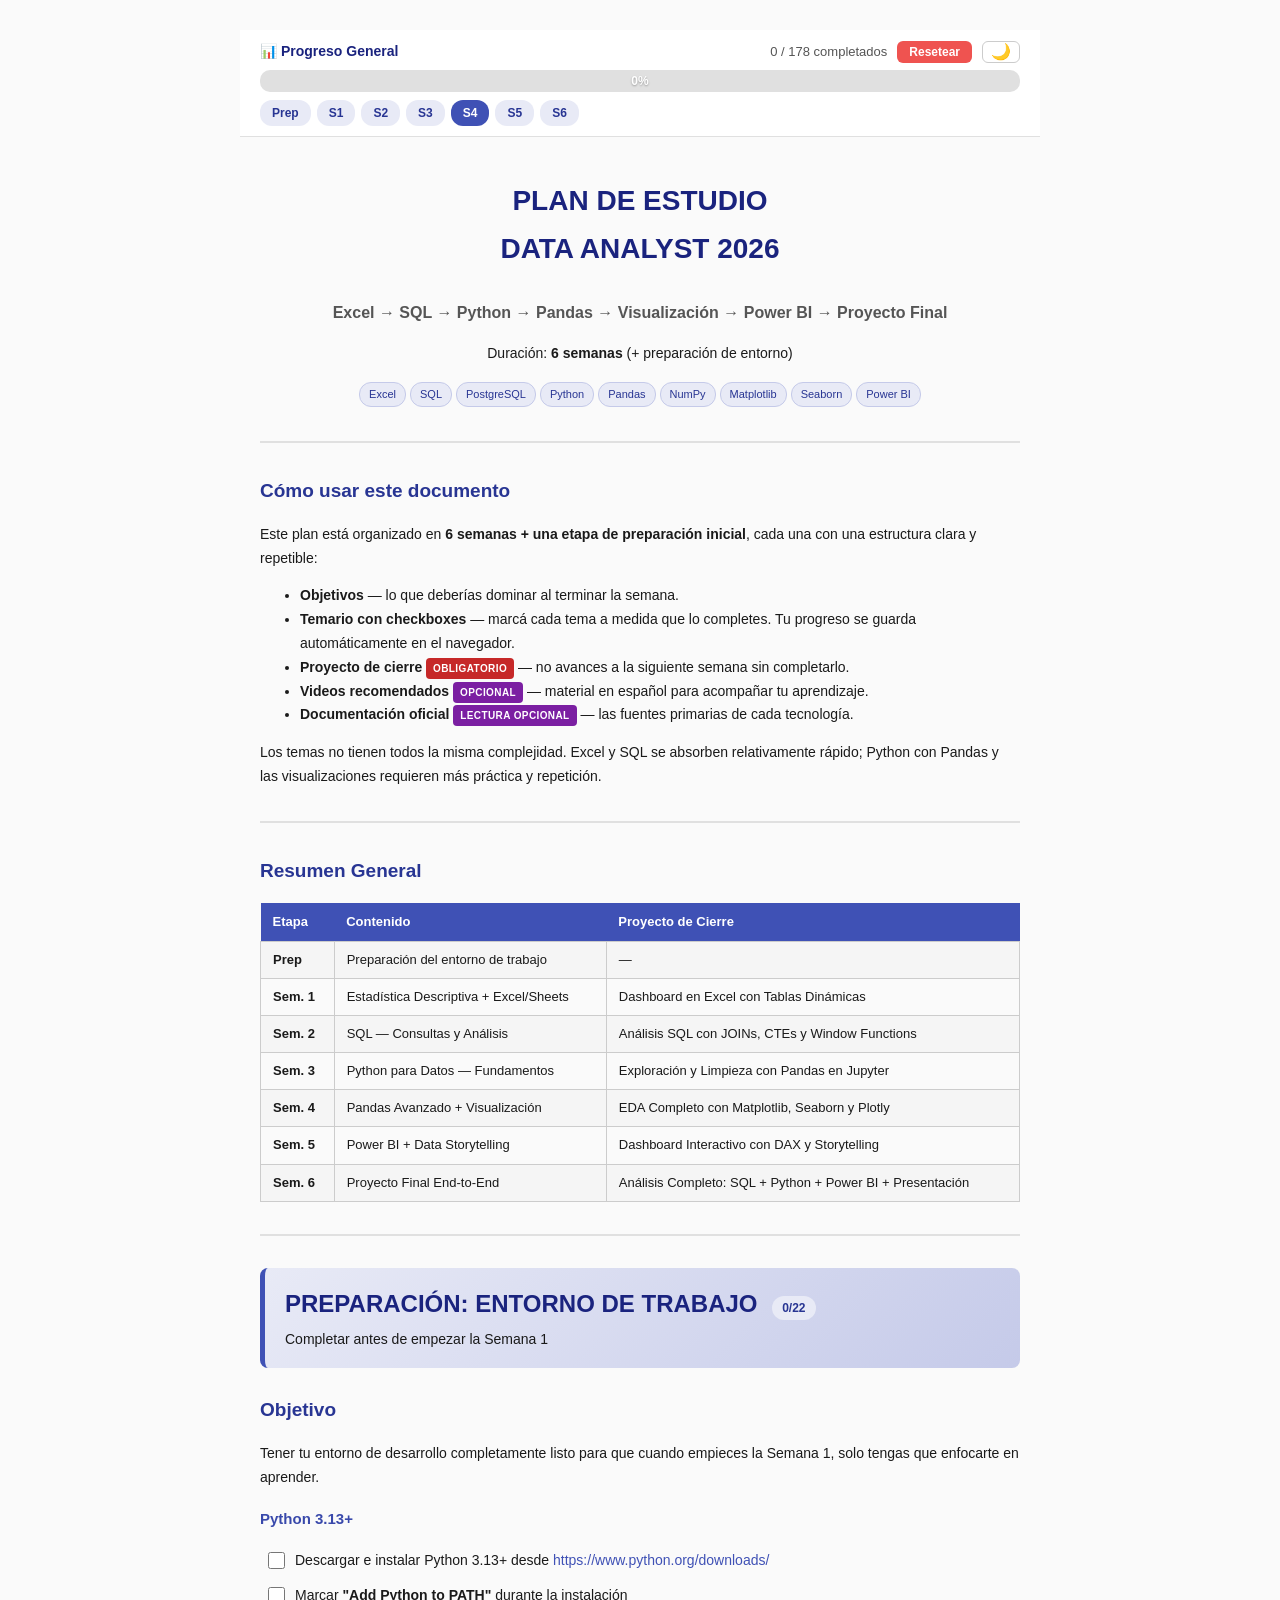
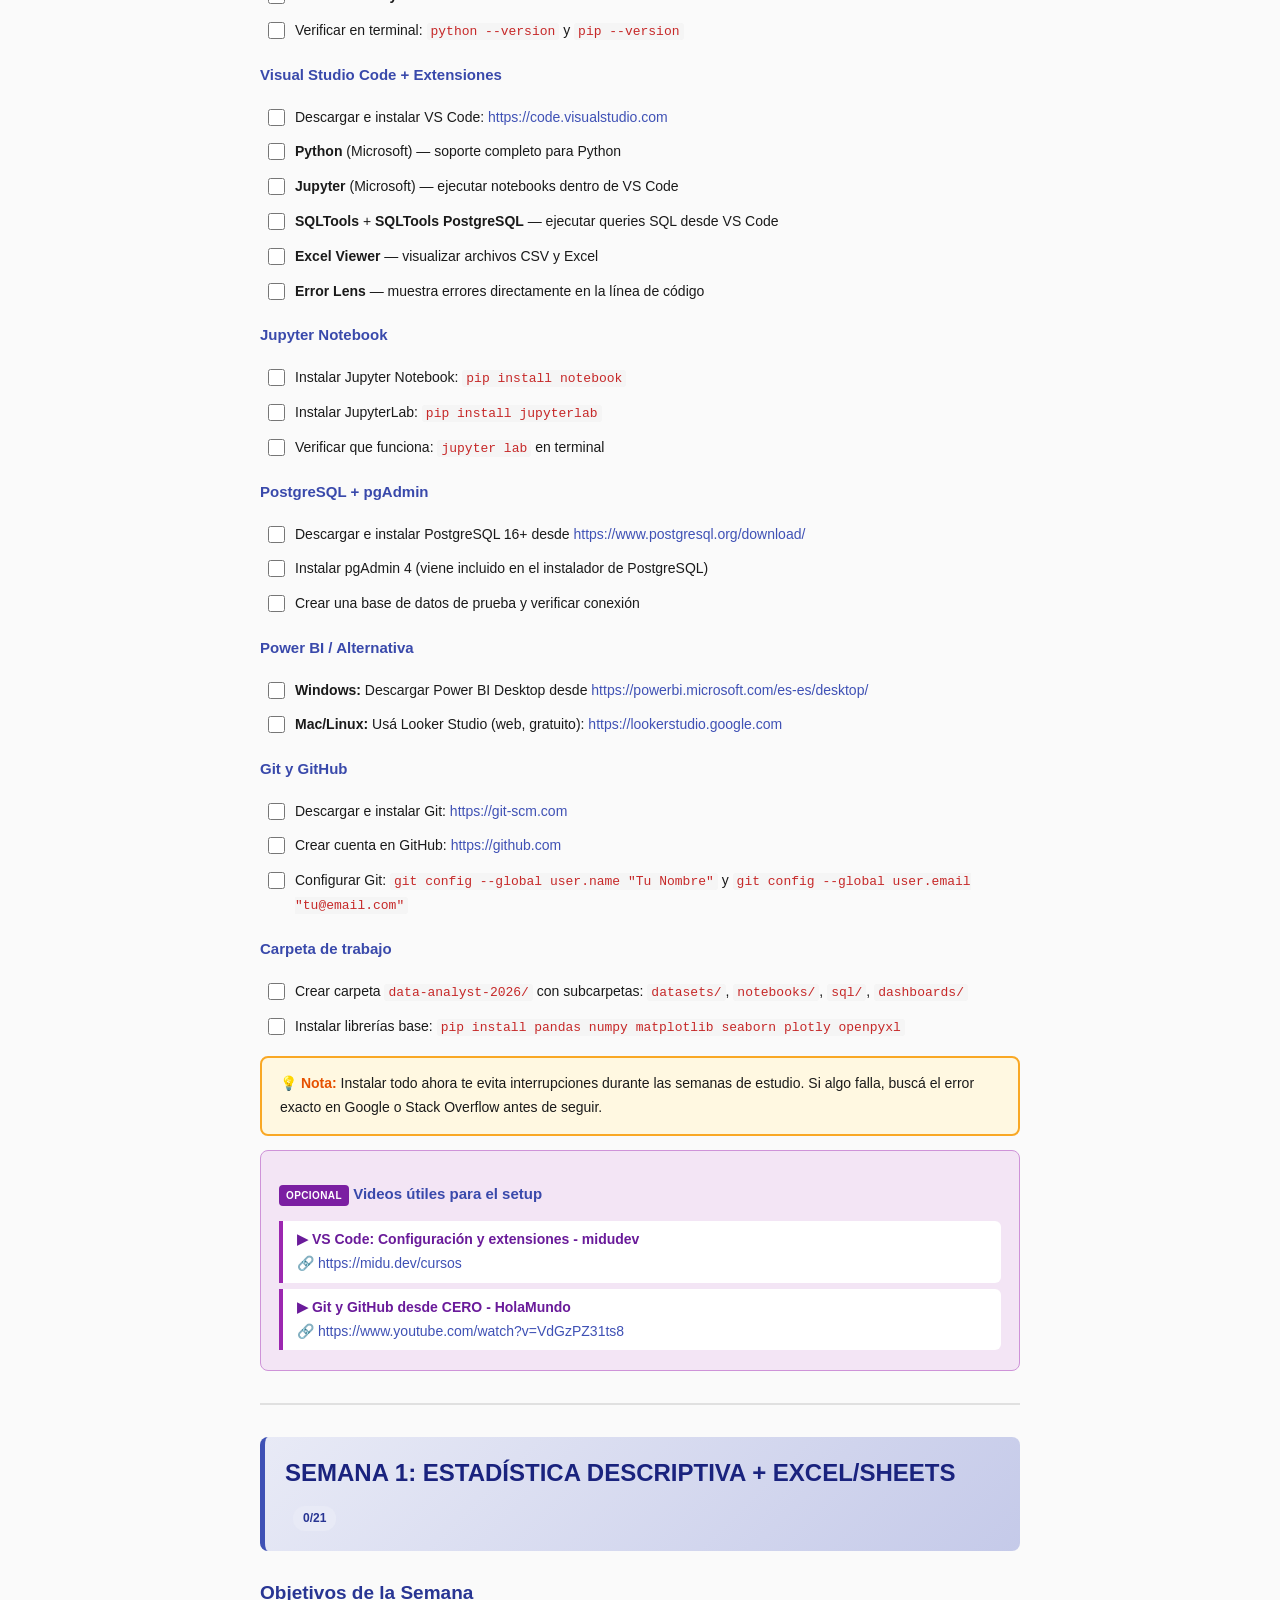
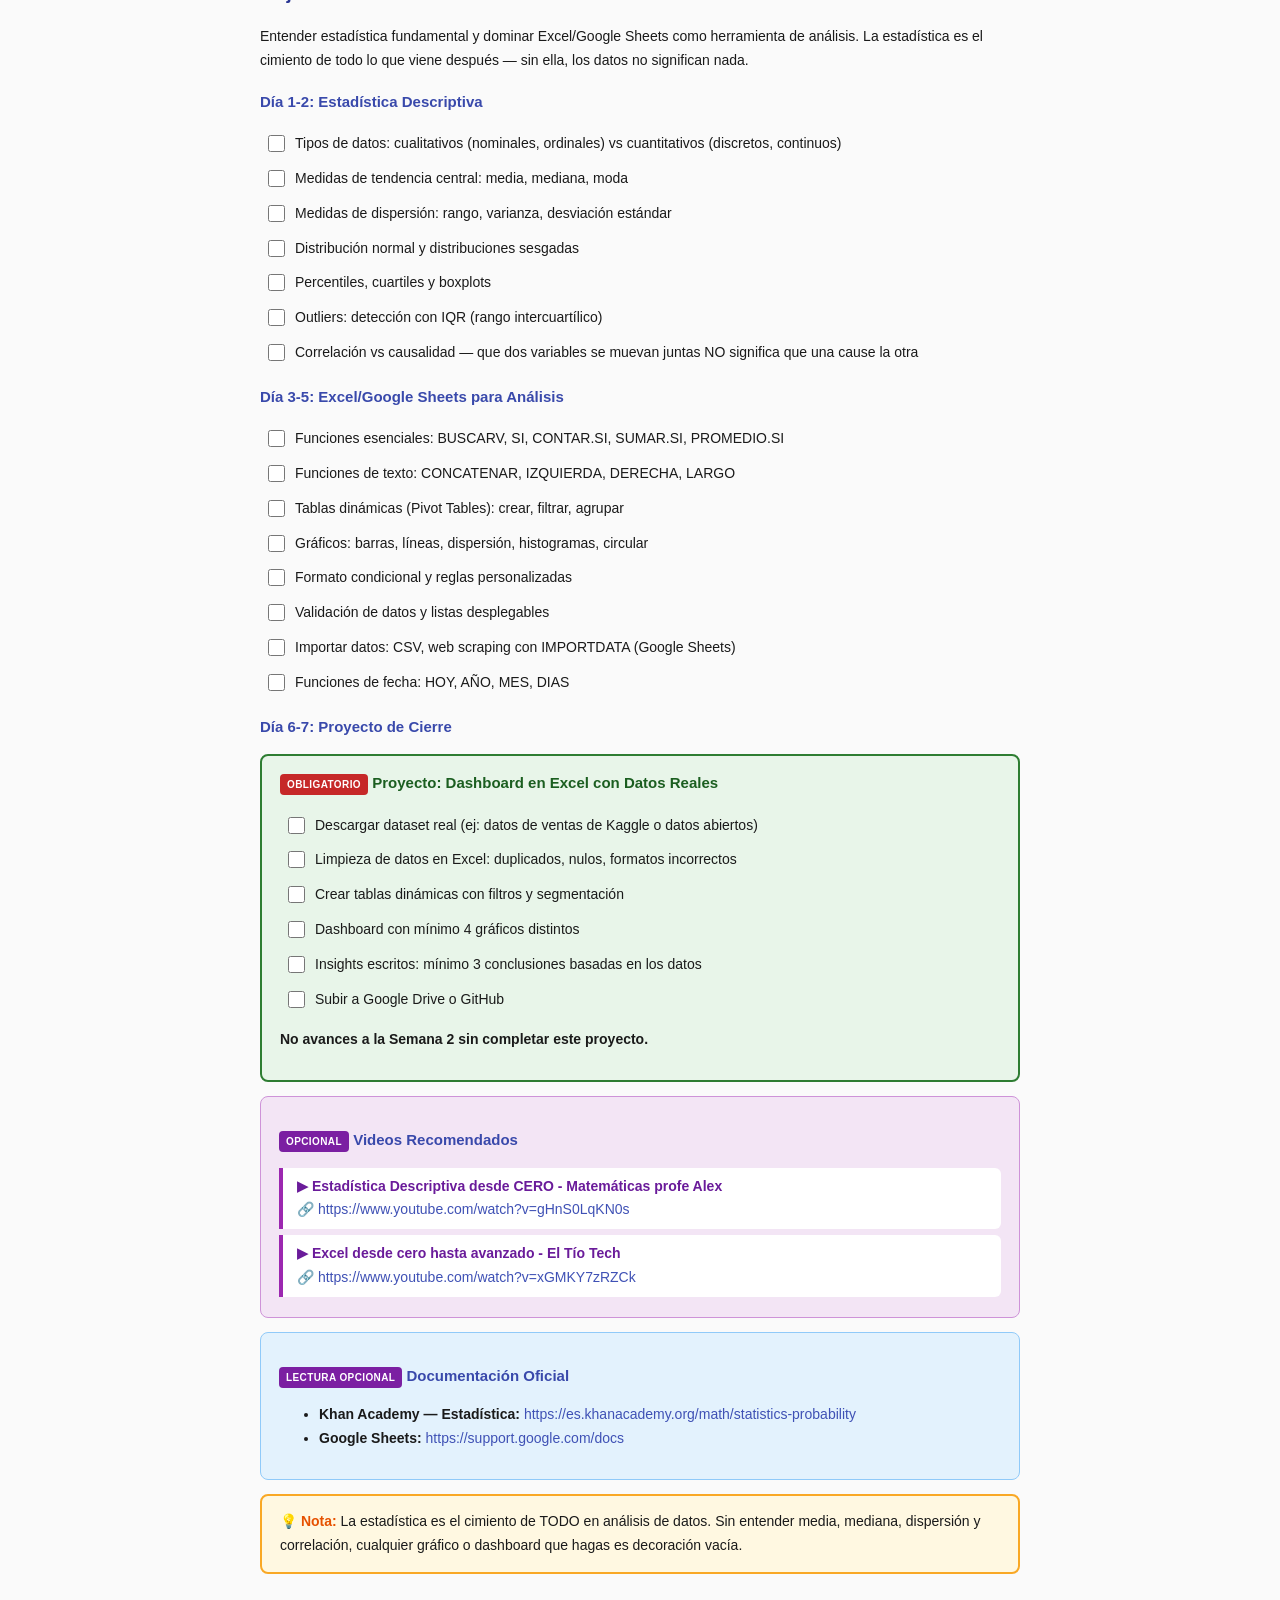
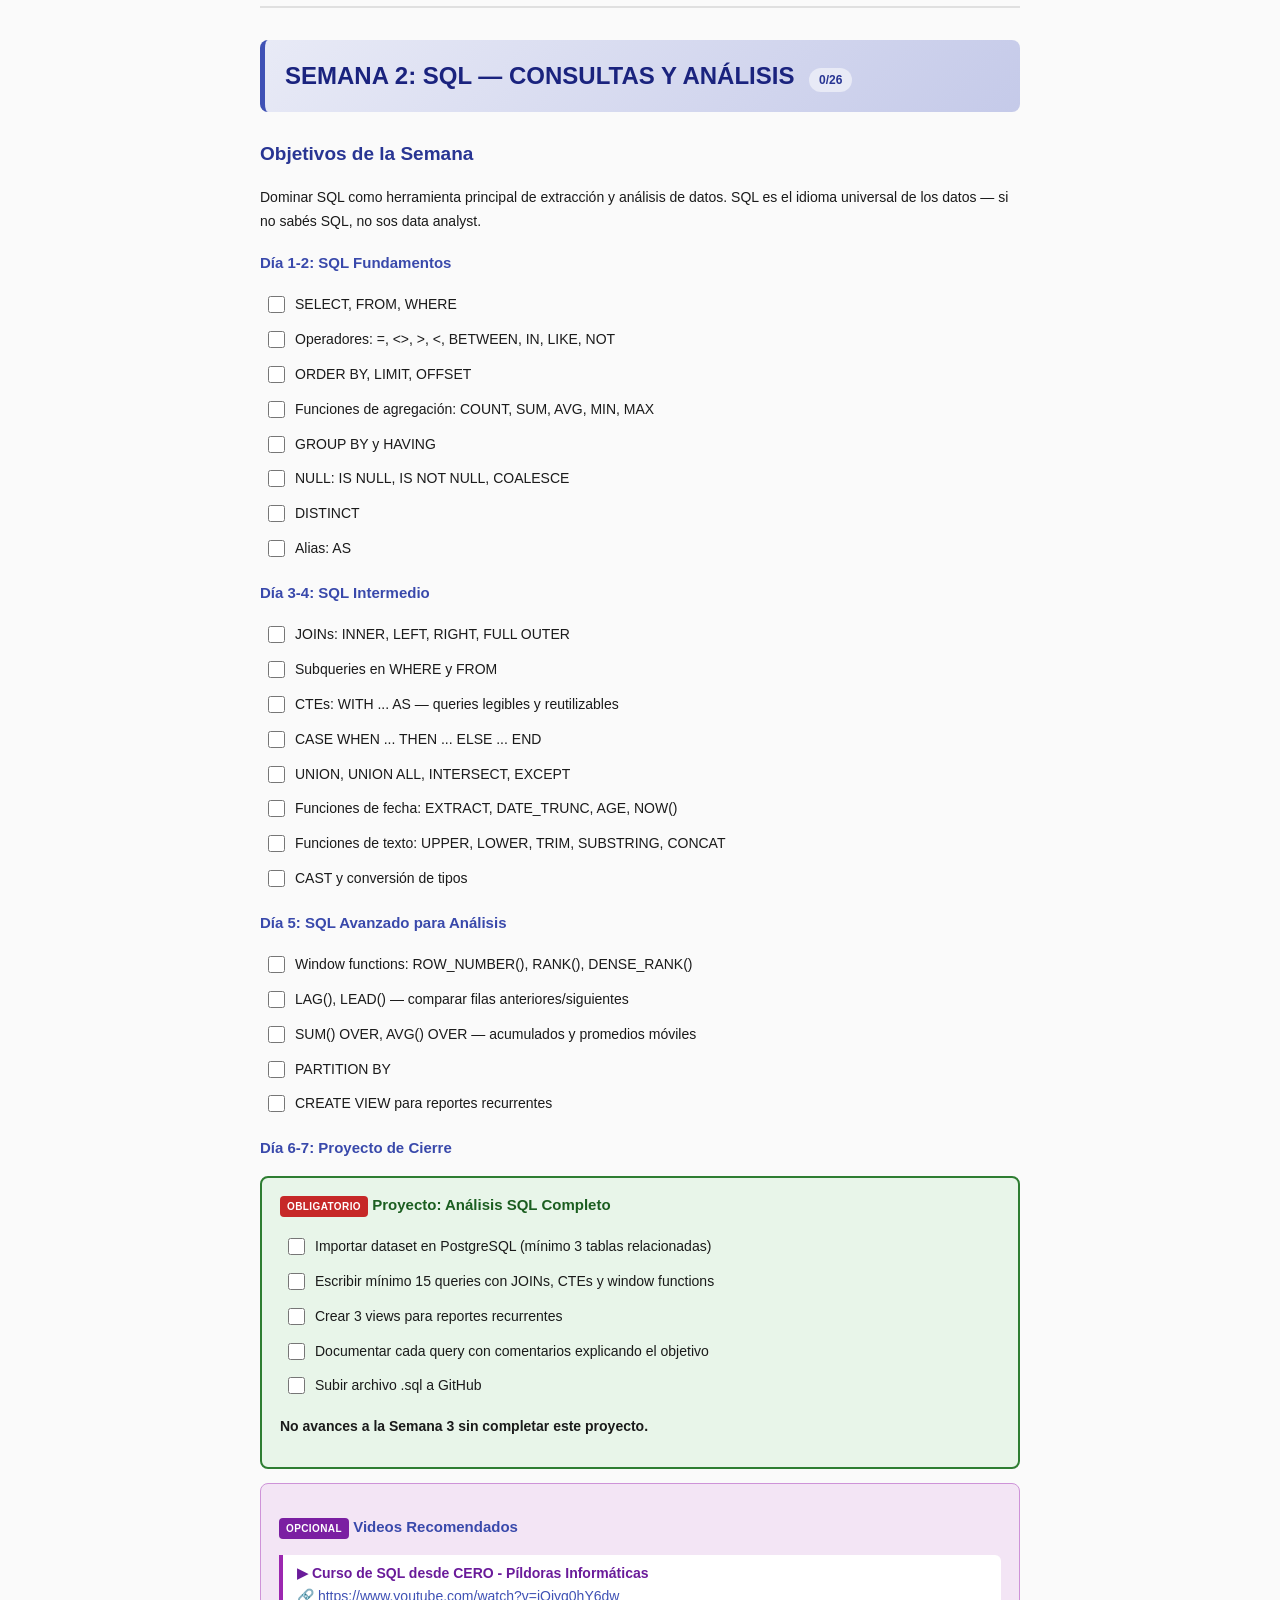
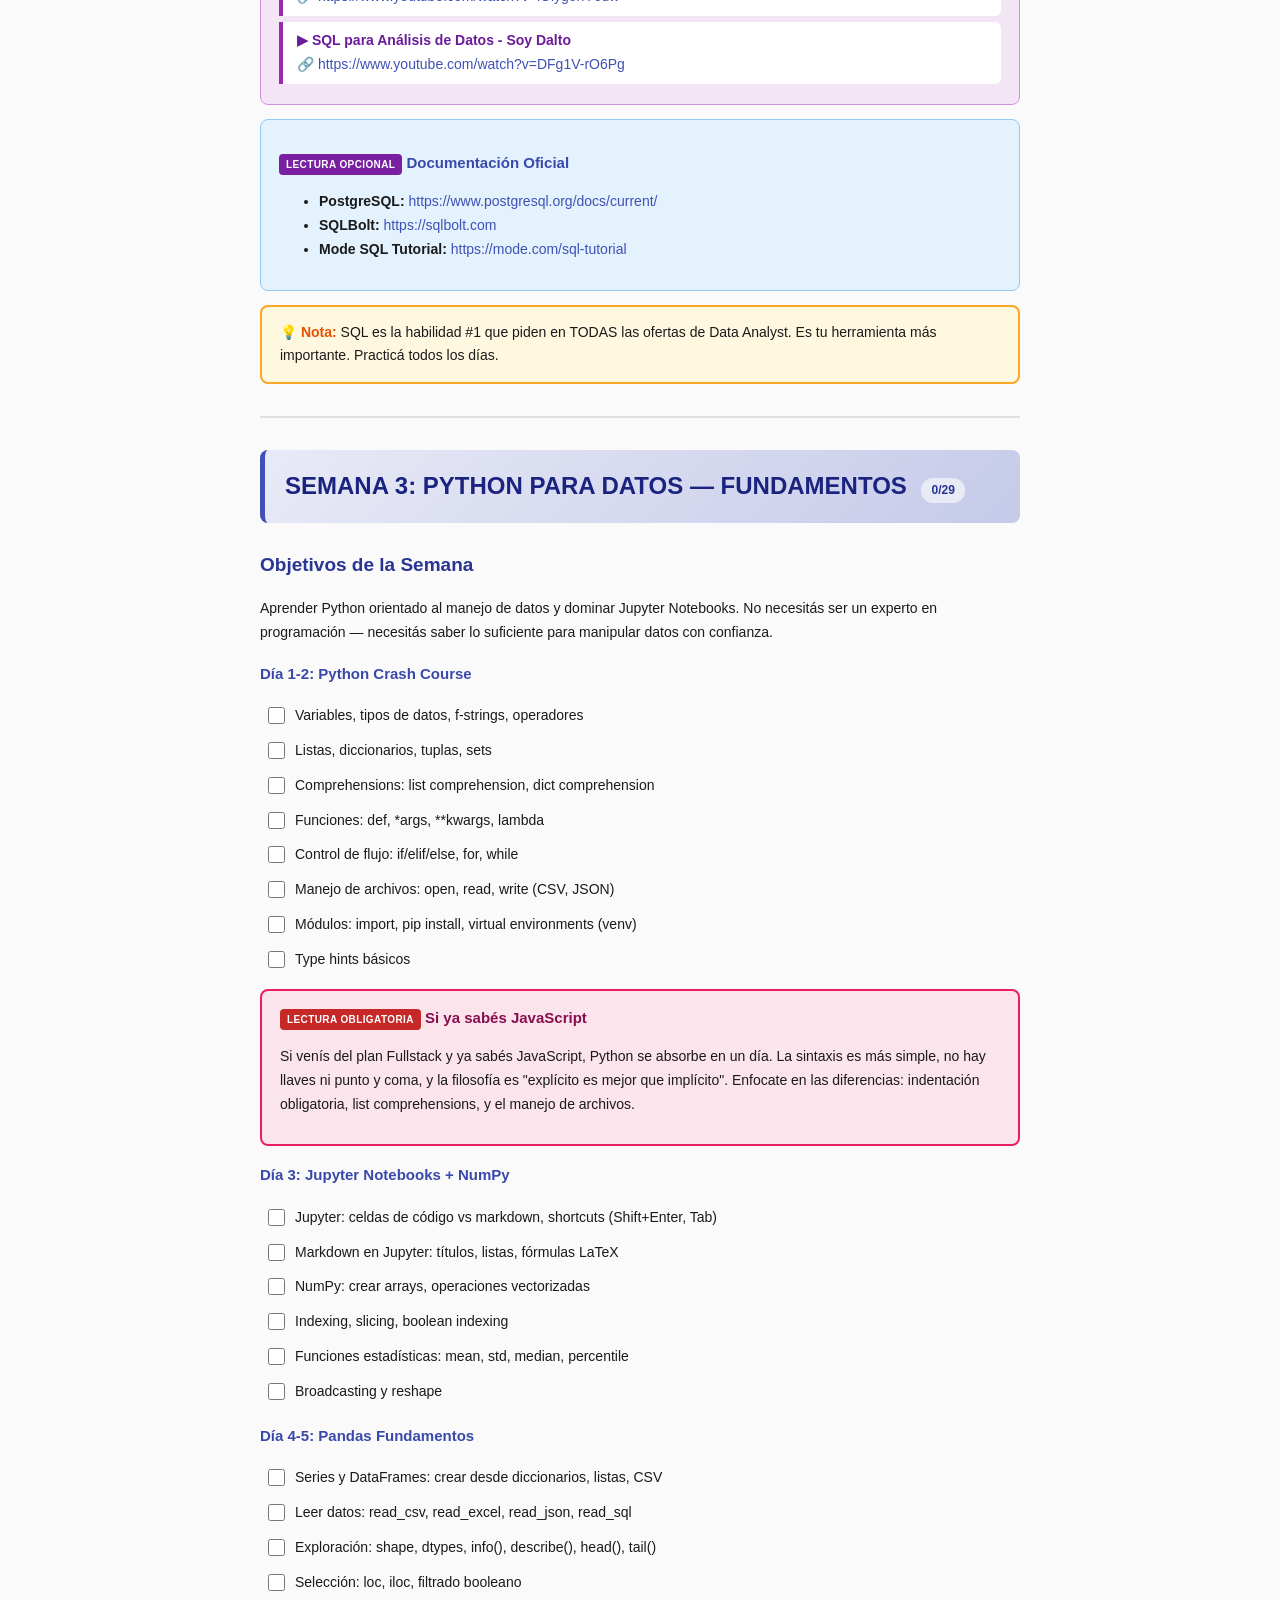
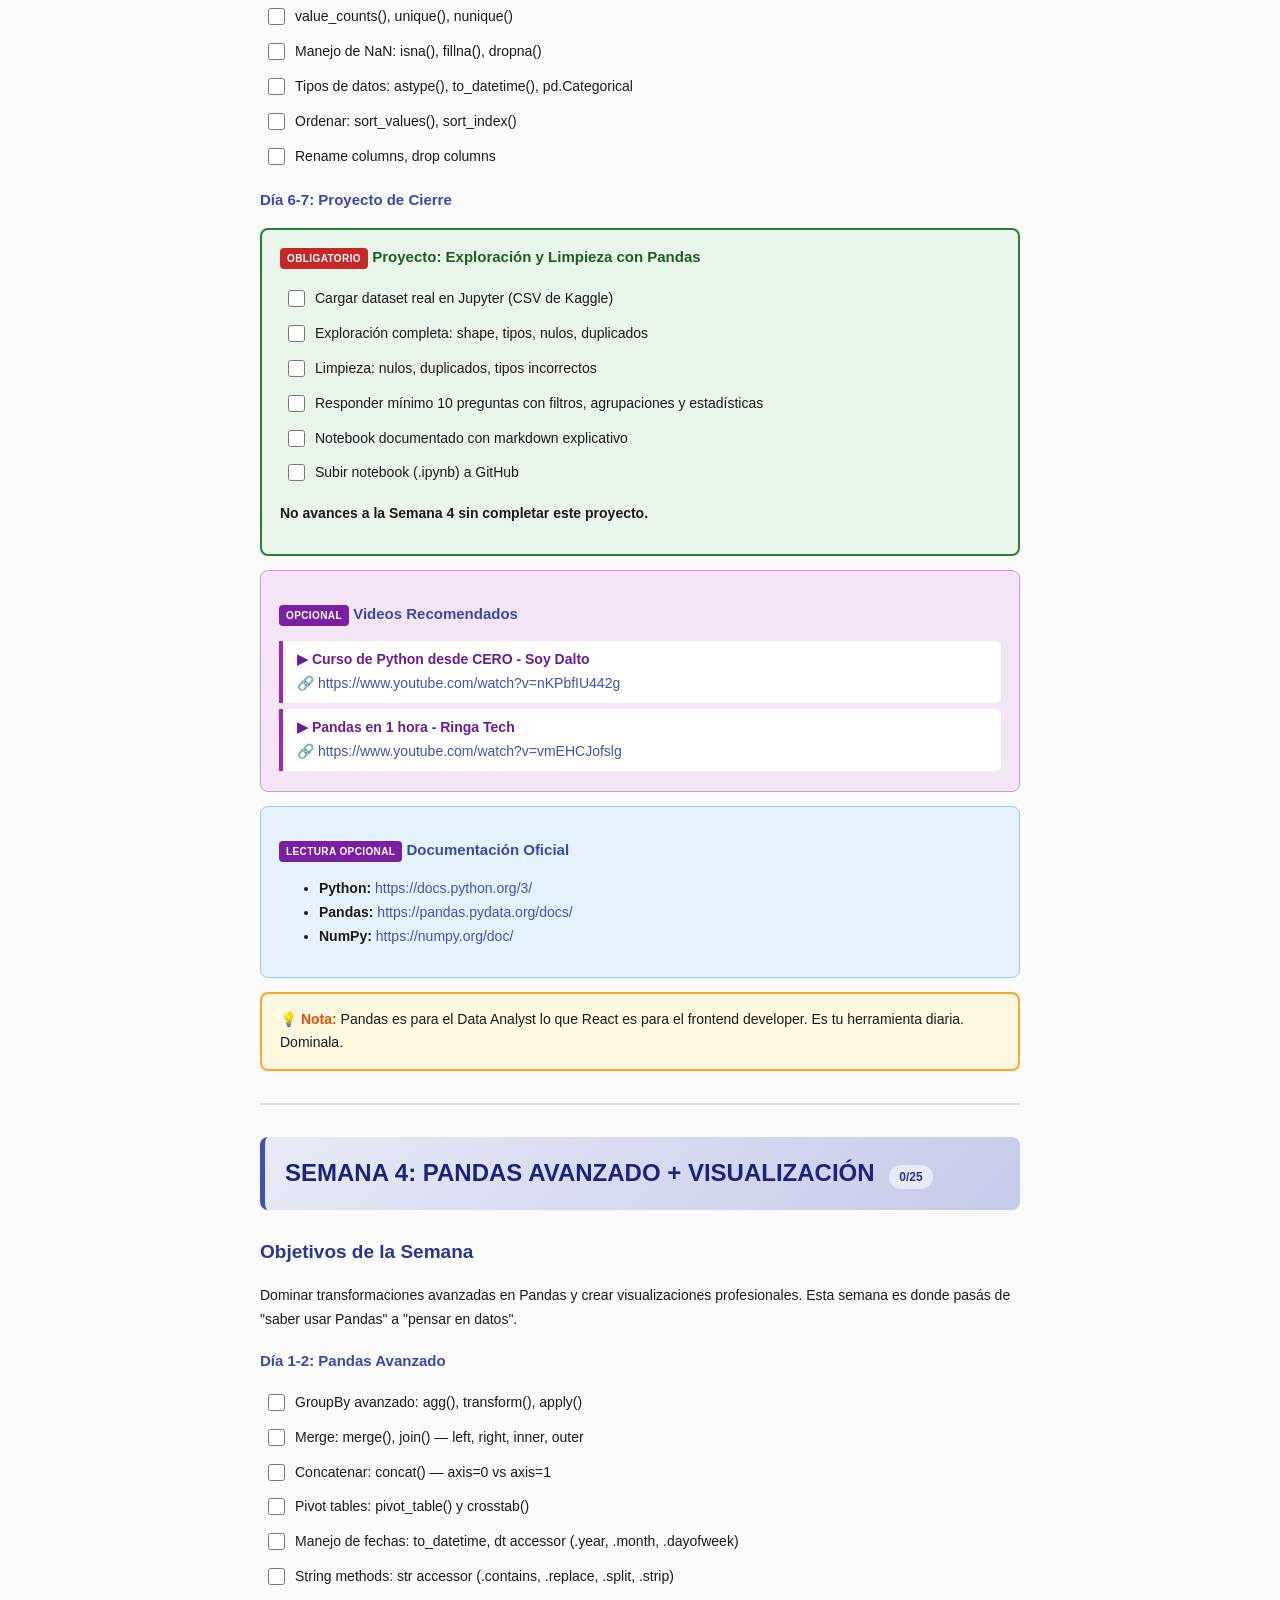
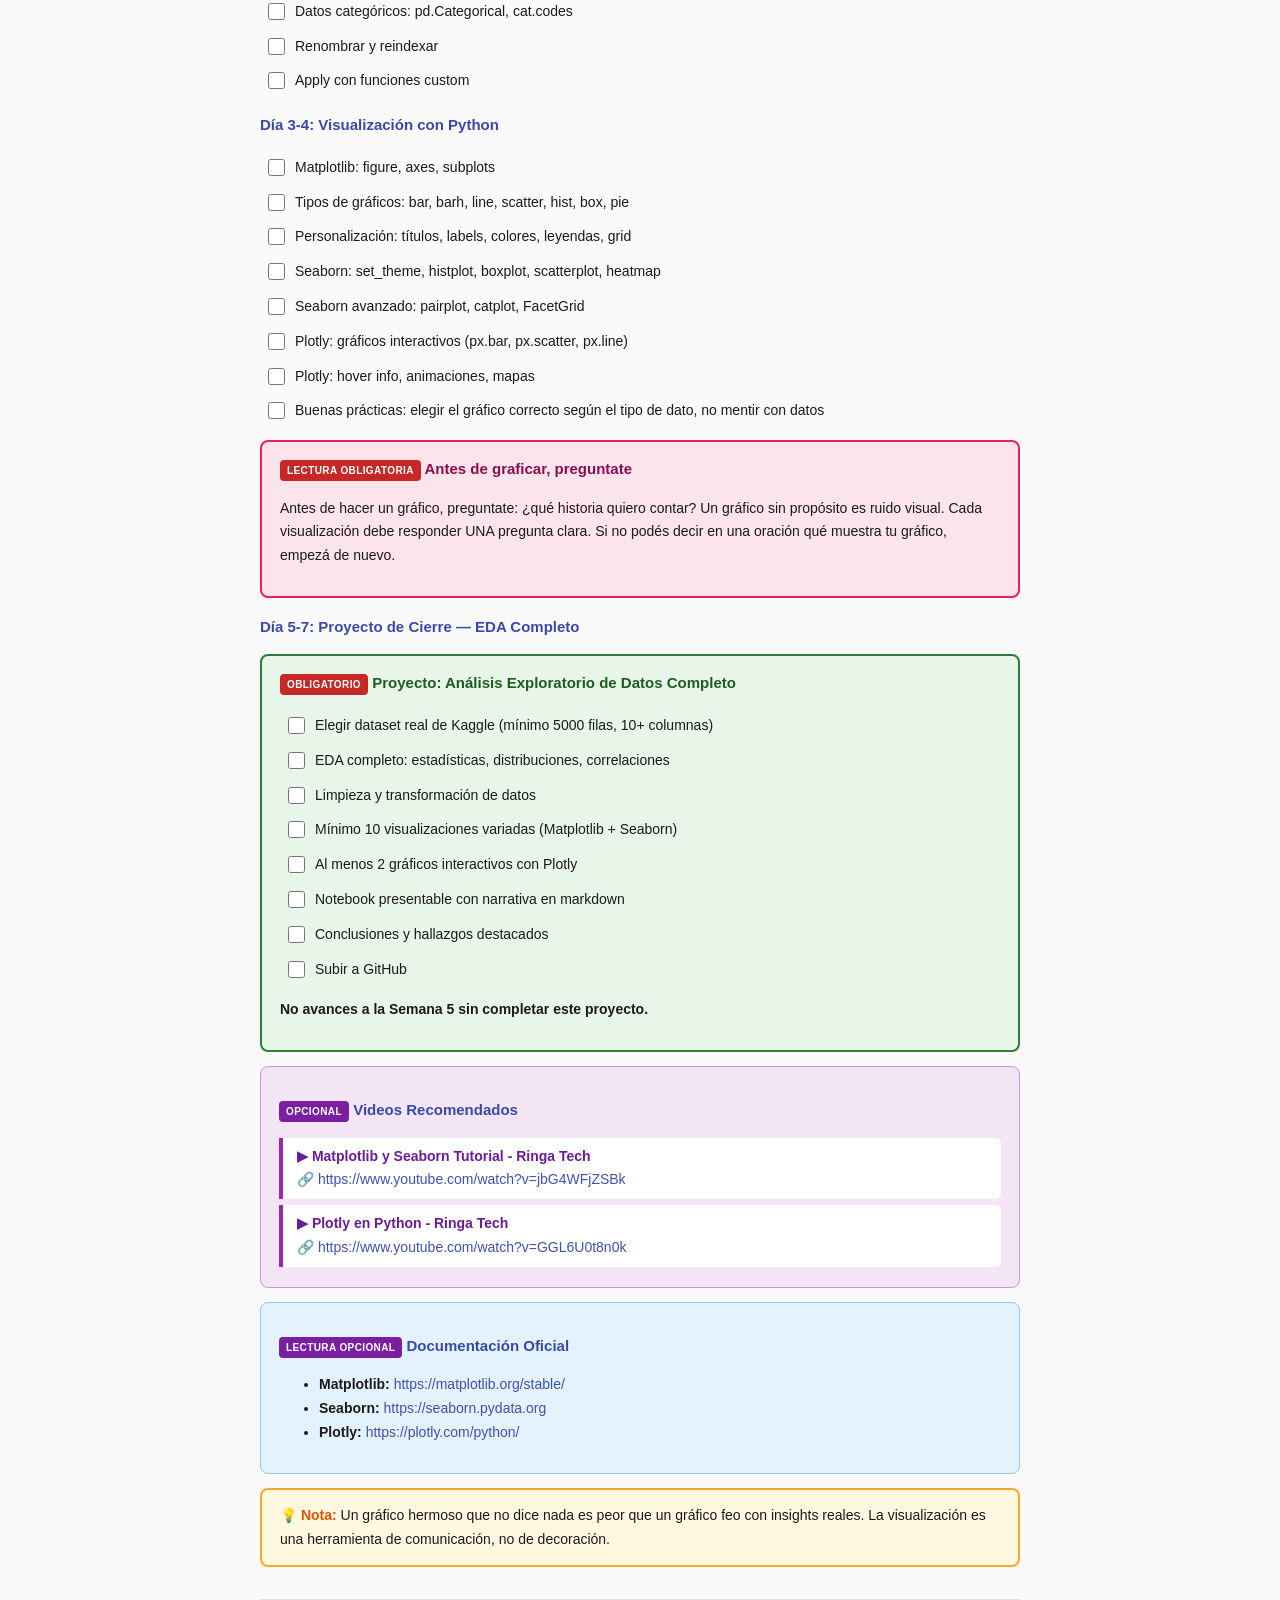
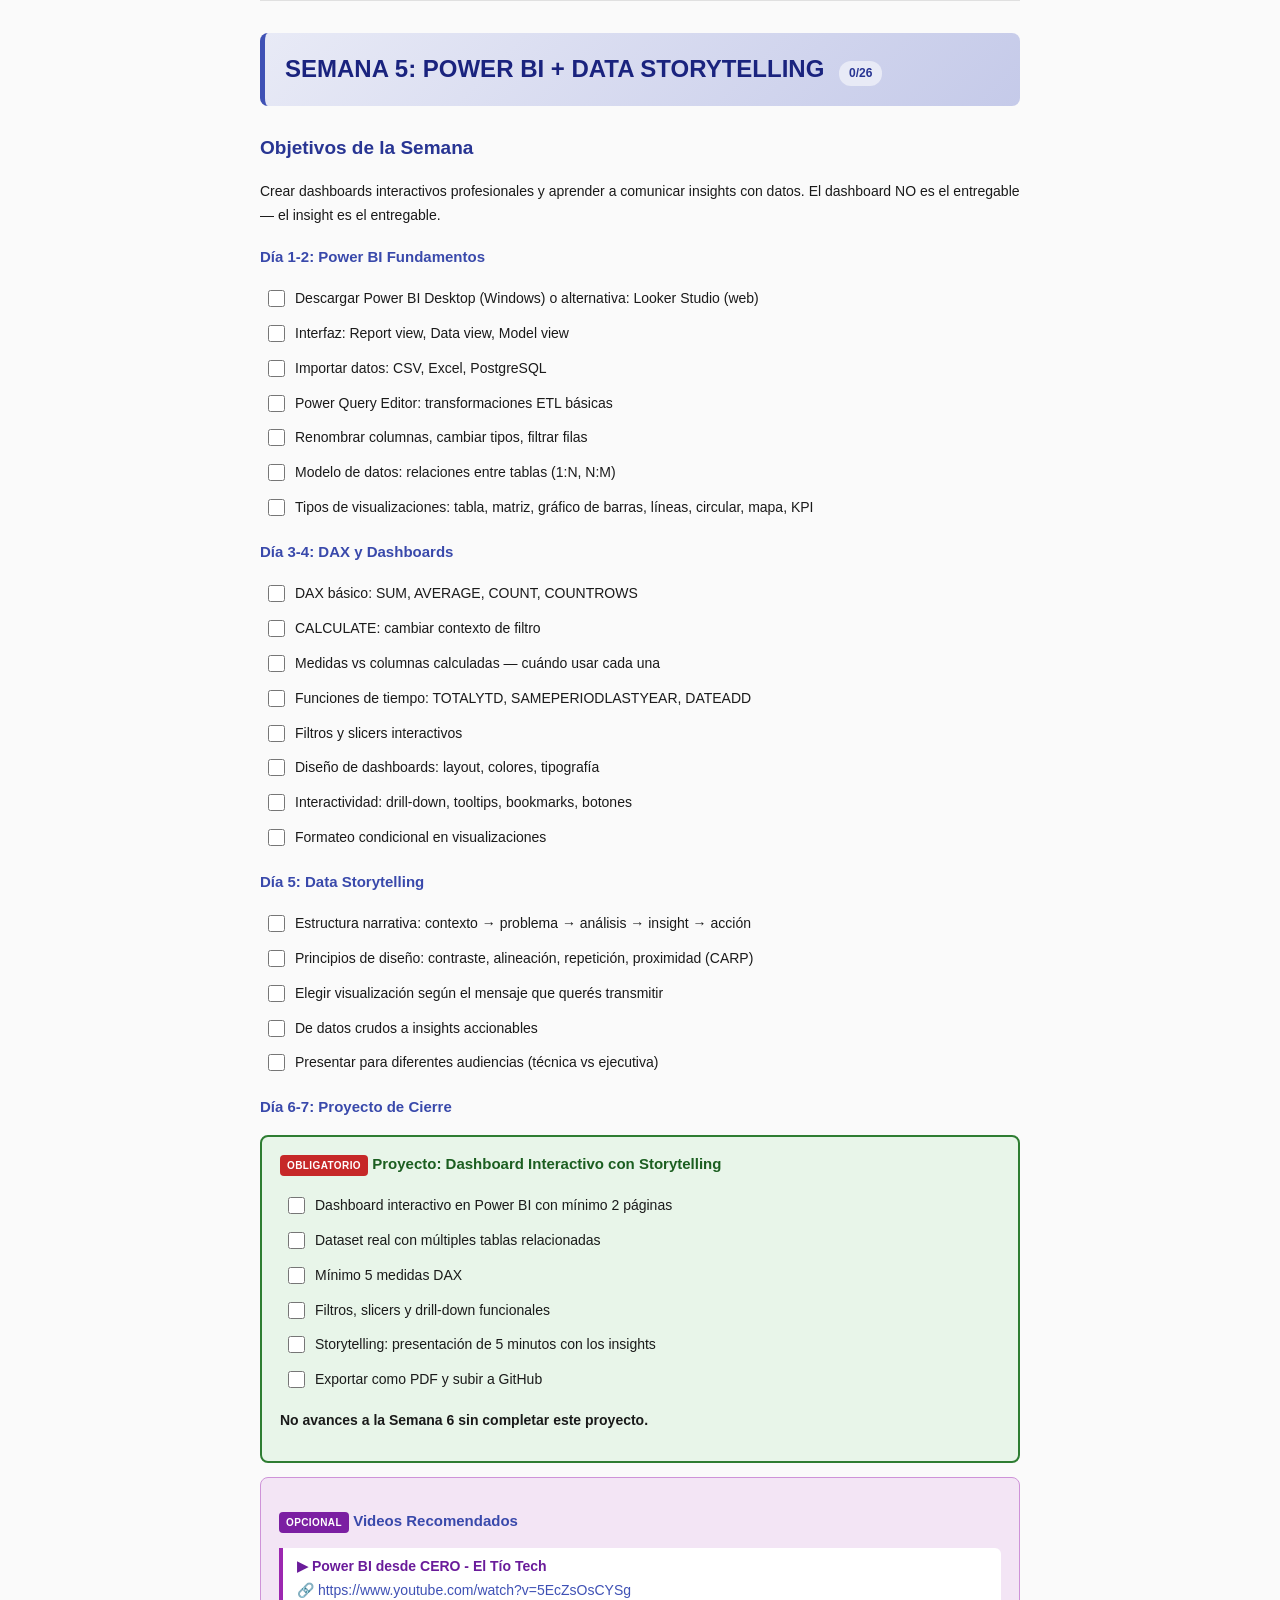
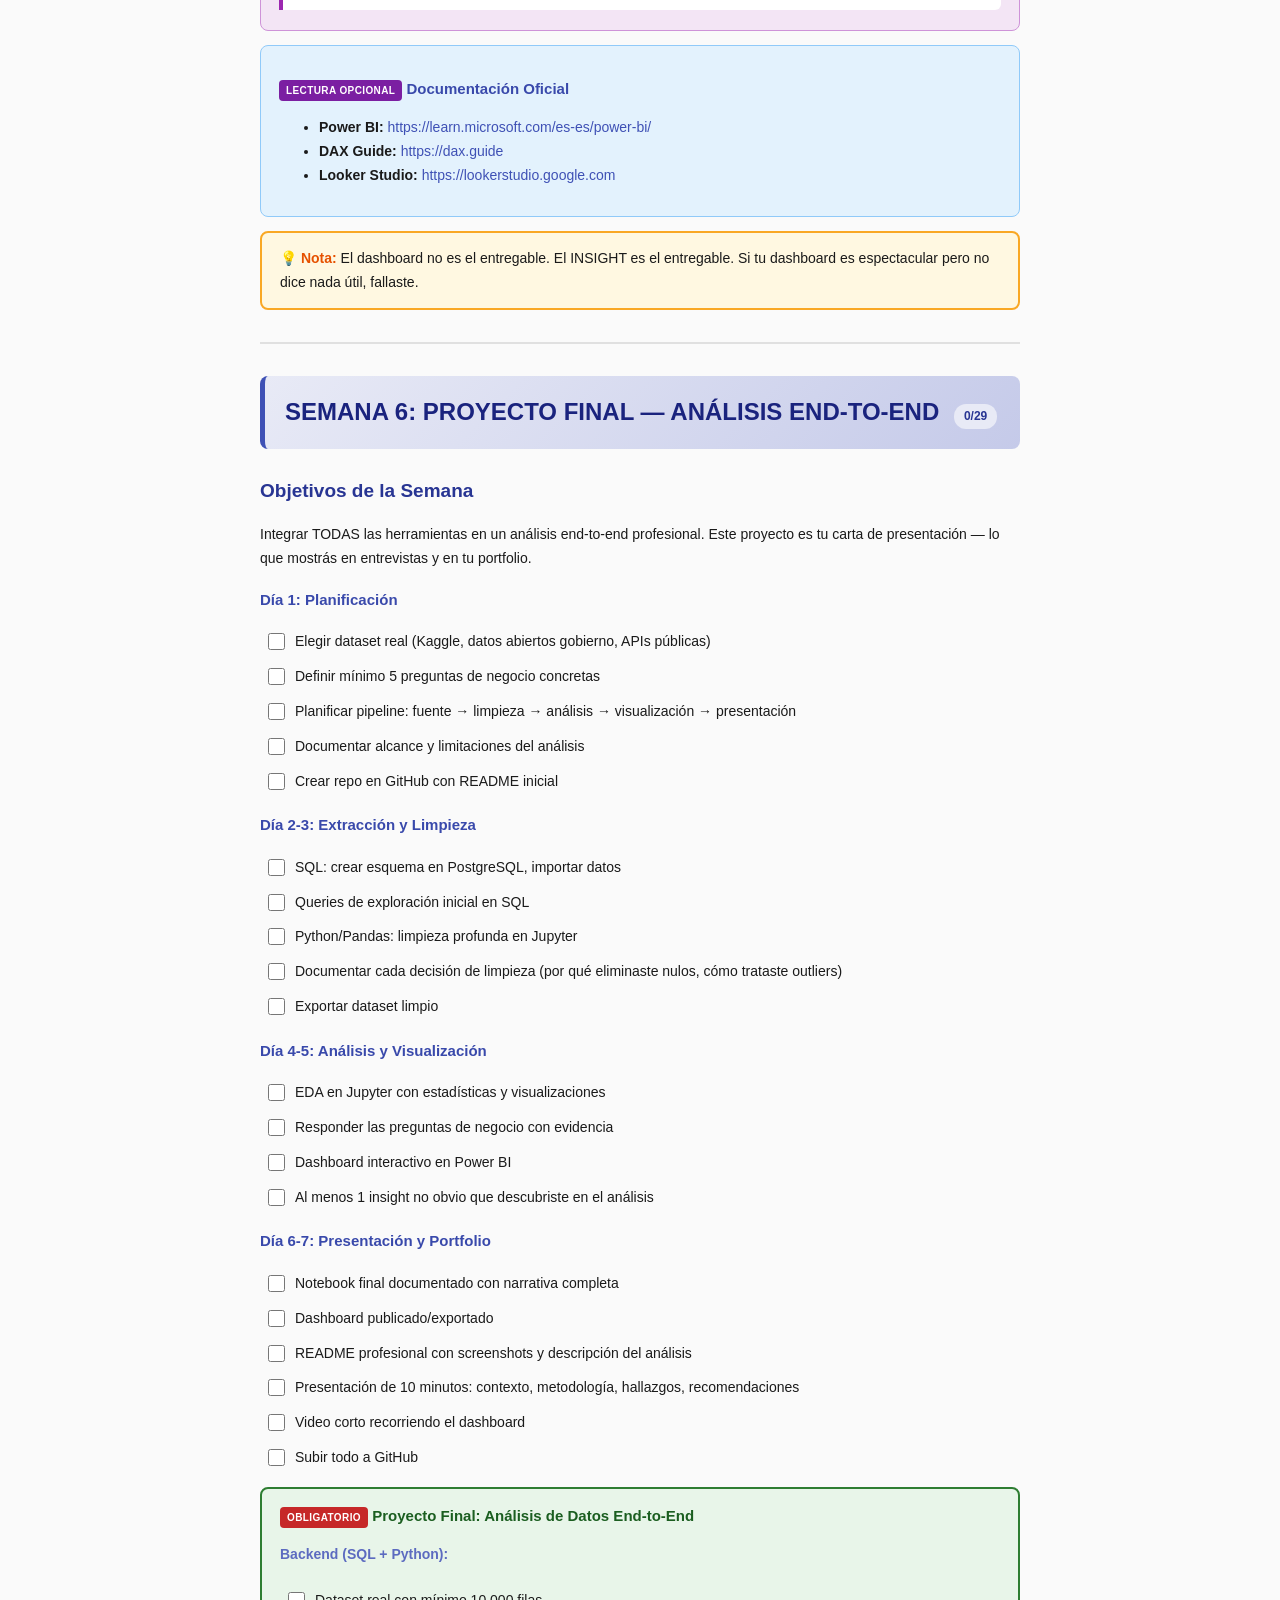
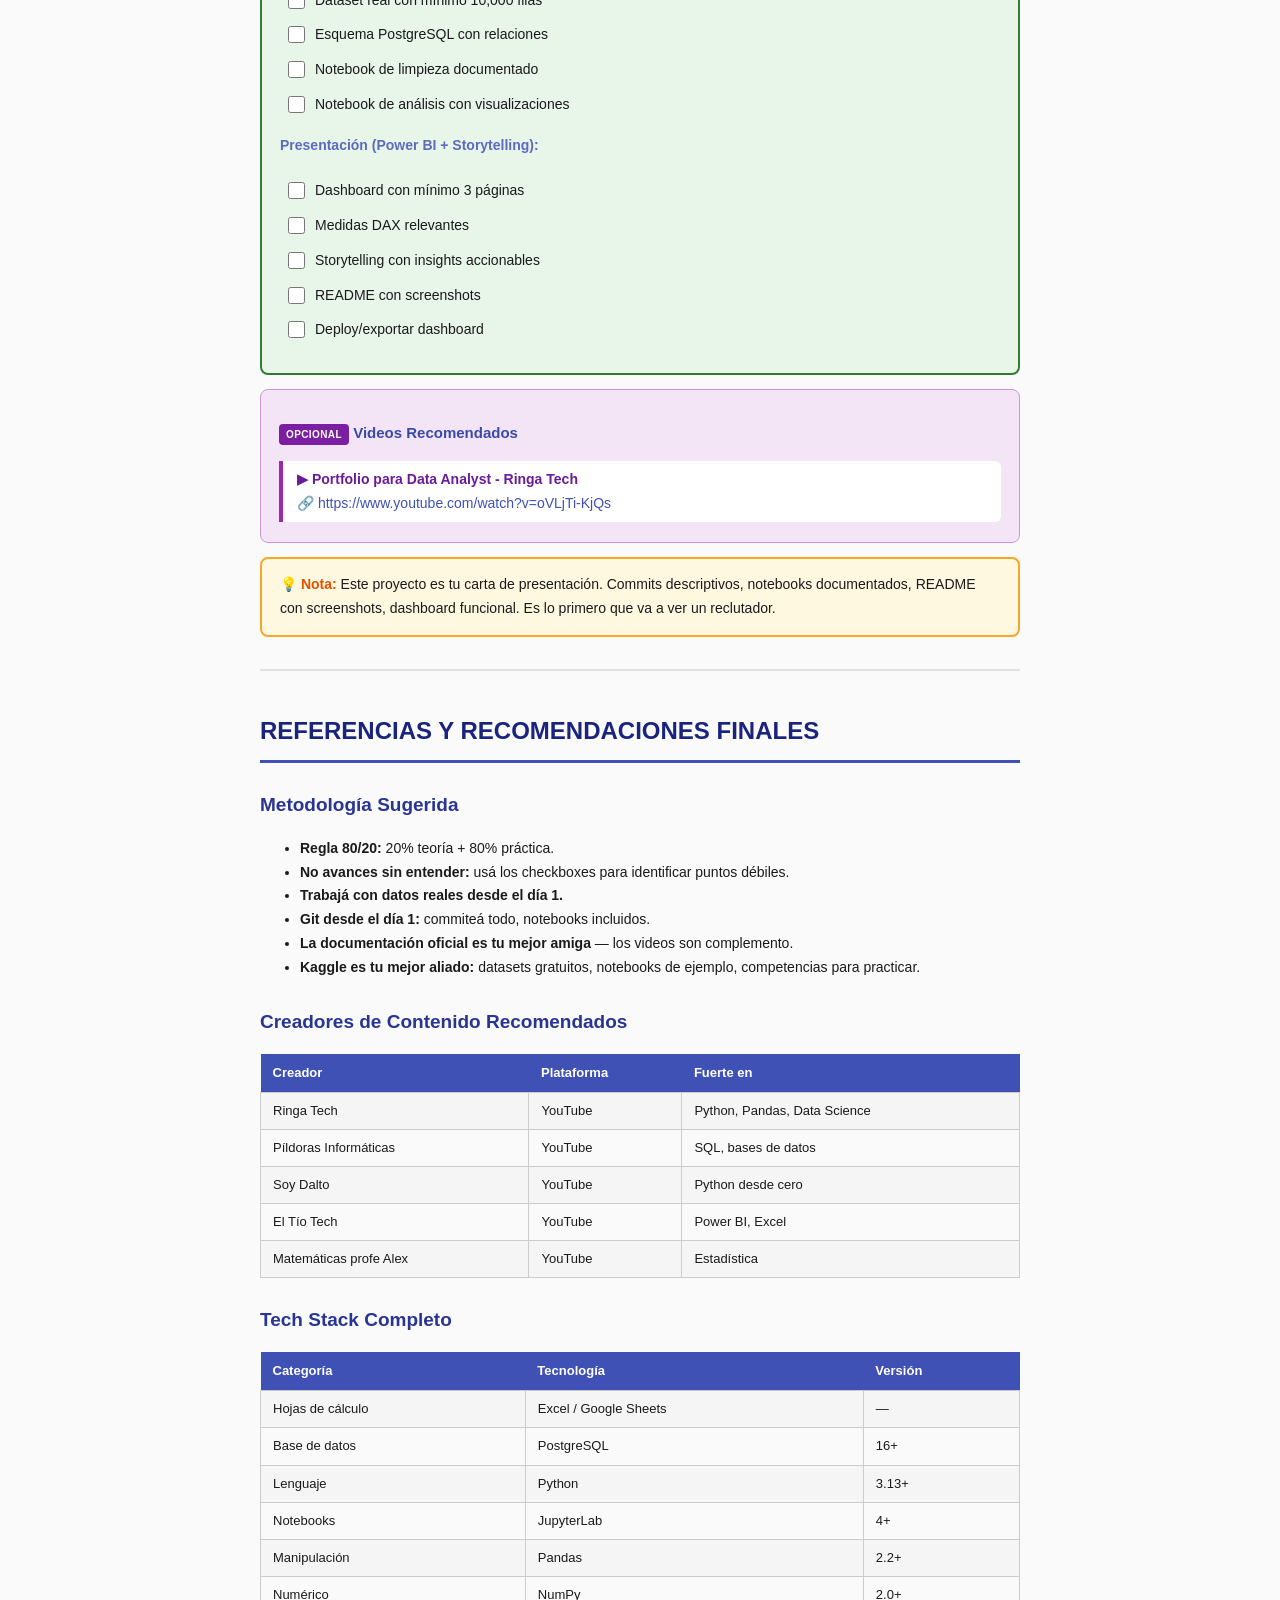
==== data-analyst-2026/index.html @ 5e874040 "feat: add data analyst 2026 guide, per-guide storage keys" ====
<!doctype html>
<html lang="es">
  <head>
    <meta charset="UTF-8" />
    <meta name="viewport" content="width=device-width, initial-scale=1.0" />
    <title>Plan Data Analyst 2026</title>
    <link rel="stylesheet" href="../shared/styles.css" />
  </head>
  <body data-guide="data-analyst-2026">
    <div class="progress-global" id="globalProgress">
      <div class="progress-header">
        <b style="font-size: 14px; color: var(--h1)">📊 Progreso General</b>
        <span class="progress-meta">
          <span id="globalCount" style="font-size: 13px; color: var(--text-muted)"></span>
          <button class="reset-btn" onclick="resetProgress()">Resetear</button>
          <button class="theme-toggle" id="themeToggle" title="Cambiar tema"></button>
        </span>
      </div>
      <div class="progress-bar-wrap">
        <div class="progress-bar-fill" id="globalBar" style="width: 0%"></div>
        <div class="progress-text" id="globalPercent">0%</div>
      </div>
      <nav class="section-nav" id="sectionNav">
        <a href="#sec-prep" class="nav-chip" data-nav="sec-prep">Prep</a>
        <a href="#sec-s1" class="nav-chip" data-nav="sec-s1">S1</a>
        <a href="#sec-s2" class="nav-chip" data-nav="sec-s2">S2</a>
        <a href="#sec-s3" class="nav-chip" data-nav="sec-s3">S3</a>
        <a href="#sec-s4" class="nav-chip" data-nav="sec-s4">S4</a>
        <a href="#sec-s5" class="nav-chip" data-nav="sec-s5">S5</a>
        <a href="#sec-s6" class="nav-chip" data-nav="sec-s6">S6</a>
      </nav>
    </div>

    <div class="ctr">
      <h1 style="font-size: 28px; border: none">
        PLAN DE ESTUDIO<br />DATA ANALYST 2026
      </h1>
      <p style="font-size: 16px; color: var(--text-muted)">
        <b
          >Excel → SQL → Python → Pandas → Visualización → Power BI → Proyecto
          Final</b
        >
      </p>
      <p>Duración: <b>6 semanas</b> (+ preparación de entorno)</p>
      <p>
        <span class="tg">Excel</span><span class="tg">SQL</span
        ><span class="tg">PostgreSQL</span><span class="tg">Python</span
        ><span class="tg">Pandas</span><span class="tg">NumPy</span
        ><span class="tg">Matplotlib</span><span class="tg">Seaborn</span
        ><span class="tg">Power BI</span>
      </p>
    </div>
    <hr />

    <h2>Cómo usar este documento</h2>
    <p>
      Este plan está organizado en
      <b>6 semanas + una etapa de preparación inicial</b>, cada una con una
      estructura clara y repetible:
    </p>
    <ul>
      <li><b>Objetivos</b> — lo que deberías dominar al terminar la semana.</li>
      <li>
        <b>Temario con checkboxes</b> — marcá cada tema a medida que lo
        completes. Tu progreso se guarda automáticamente en el navegador.
      </li>
      <li>
        <b>Proyecto de cierre</b> <span class="mt">Obligatorio</span> — no
        avances a la siguiente semana sin completarlo.
      </li>
      <li>
        <b>Videos recomendados</b> <span class="ot">Opcional</span> — material
        en español para acompañar tu aprendizaje.
      </li>
      <li>
        <b>Documentación oficial</b> <span class="ot">Lectura Opcional</span> —
        las fuentes primarias de cada tecnología.
      </li>
    </ul>
    <p>
      Los temas no tienen todos la misma complejidad. Excel y SQL se absorben
      relativamente rápido; Python con Pandas y las visualizaciones requieren más
      práctica y repetición.
    </p>

    <hr />

    <h2>Resumen General</h2>
    <table>
      <tr>
        <th>Etapa</th>
        <th>Contenido</th>
        <th>Proyecto de Cierre</th>
      </tr>
      <tr>
        <td><b>Prep</b></td>
        <td>Preparación del entorno de trabajo</td>
        <td>—</td>
      </tr>
      <tr>
        <td><b>Sem. 1</b></td>
        <td>Estadística Descriptiva + Excel/Sheets</td>
        <td>Dashboard en Excel con Tablas Dinámicas</td>
      </tr>
      <tr>
        <td><b>Sem. 2</b></td>
        <td>SQL — Consultas y Análisis</td>
        <td>Análisis SQL con JOINs, CTEs y Window Functions</td>
      </tr>
      <tr>
        <td><b>Sem. 3</b></td>
        <td>Python para Datos — Fundamentos</td>
        <td>Exploración y Limpieza con Pandas en Jupyter</td>
      </tr>
      <tr>
        <td><b>Sem. 4</b></td>
        <td>Pandas Avanzado + Visualización</td>
        <td>EDA Completo con Matplotlib, Seaborn y Plotly</td>
      </tr>
      <tr>
        <td><b>Sem. 5</b></td>
        <td>Power BI + Data Storytelling</td>
        <td>Dashboard Interactivo con DAX y Storytelling</td>
      </tr>
      <tr>
        <td><b>Sem. 6</b></td>
        <td>Proyecto Final End-to-End</td>
        <td>Análisis Completo: SQL + Python + Power BI + Presentación</td>
      </tr>
    </table>

    <hr />

    <!-- ===================== PREPARACIÓN ===================== -->
    <div class="mh" id="sec-prep">
      <h1>
        PREPARACIÓN: ENTORNO DE TRABAJO
        <span class="section-progress" id="sp-prep"></span>
      </h1>
      <p>Completar antes de empezar la Semana 1</p>
    </div>

    <h2>Objetivo</h2>
    <p>
      Tener tu entorno de desarrollo completamente listo para que cuando
      empieces la Semana 1, solo tengas que enfocarte en aprender.
    </p>

    <h3>Python 3.13+</h3>
    <ul class="cl" data-section="prep">
      <li>
        <div class="ci">
          <input type="checkbox" id="cb-prep-0" /><label for="cb-prep-0"
            >Descargar e instalar Python 3.13+ desde
            https://www.python.org/downloads/</label
          >
        </div>
      </li>
      <li>
        <div class="ci">
          <input type="checkbox" id="cb-prep-1" /><label for="cb-prep-1"
            >Marcar <b>"Add Python to PATH"</b> durante la instalación</label
          >
        </div>
      </li>
      <li>
        <div class="ci">
          <input type="checkbox" id="cb-prep-2" /><label for="cb-prep-2"
            >Verificar en terminal: <code>python --version</code> y
            <code>pip --version</code></label
          >
        </div>
      </li>
    </ul>

    <h3>Visual Studio Code + Extensiones</h3>
    <ul class="cl" data-section="prep">
      <li>
        <div class="ci">
          <input type="checkbox" id="cb-prep-3" /><label for="cb-prep-3"
            >Descargar e instalar VS Code: https://code.visualstudio.com</label
          >
        </div>
      </li>
      <li>
        <div class="ci">
          <input type="checkbox" id="cb-prep-4" /><label for="cb-prep-4"
            ><b>Python</b> (Microsoft) — soporte completo para Python</label
          >
        </div>
      </li>
      <li>
        <div class="ci">
          <input type="checkbox" id="cb-prep-5" /><label for="cb-prep-5"
            ><b>Jupyter</b> (Microsoft) — ejecutar notebooks dentro de VS
            Code</label
          >
        </div>
      </li>
      <li>
        <div class="ci">
          <input type="checkbox" id="cb-prep-6" /><label for="cb-prep-6"
            ><b>SQLTools</b> + <b>SQLTools PostgreSQL</b> — ejecutar queries
            SQL desde VS Code</label
          >
        </div>
      </li>
      <li>
        <div class="ci">
          <input type="checkbox" id="cb-prep-7" /><label for="cb-prep-7"
            ><b>Excel Viewer</b> — visualizar archivos CSV y Excel</label
          >
        </div>
      </li>
      <li>
        <div class="ci">
          <input type="checkbox" id="cb-prep-8" /><label for="cb-prep-8"
            ><b>Error Lens</b> — muestra errores directamente en la línea de
            código</label
          >
        </div>
      </li>
    </ul>

    <h3>Jupyter Notebook</h3>
    <ul class="cl" data-section="prep">
      <li>
        <div class="ci">
          <input type="checkbox" id="cb-prep-9" /><label for="cb-prep-9"
            >Instalar Jupyter Notebook: <code>pip install notebook</code></label
          >
        </div>
      </li>
      <li>
        <div class="ci">
          <input type="checkbox" id="cb-prep-10" /><label for="cb-prep-10"
            >Instalar JupyterLab: <code>pip install jupyterlab</code></label
          >
        </div>
      </li>
      <li>
        <div class="ci">
          <input type="checkbox" id="cb-prep-11" /><label for="cb-prep-11"
            >Verificar que funciona: <code>jupyter lab</code> en terminal</label
          >
        </div>
      </li>
    </ul>

    <h3>PostgreSQL + pgAdmin</h3>
    <ul class="cl" data-section="prep">
      <li>
        <div class="ci">
          <input type="checkbox" id="cb-prep-12" /><label for="cb-prep-12"
            >Descargar e instalar PostgreSQL 16+ desde
            https://www.postgresql.org/download/</label
          >
        </div>
      </li>
      <li>
        <div class="ci">
          <input type="checkbox" id="cb-prep-13" /><label for="cb-prep-13"
            >Instalar pgAdmin 4 (viene incluido en el instalador de
            PostgreSQL)</label
          >
        </div>
      </li>
      <li>
        <div class="ci">
          <input type="checkbox" id="cb-prep-14" /><label for="cb-prep-14"
            >Crear una base de datos de prueba y verificar conexión</label
          >
        </div>
      </li>
    </ul>

    <h3>Power BI / Alternativa</h3>
    <ul class="cl" data-section="prep">
      <li>
        <div class="ci">
          <input type="checkbox" id="cb-prep-15" /><label for="cb-prep-15"
            ><b>Windows:</b> Descargar Power BI Desktop desde
            https://powerbi.microsoft.com/es-es/desktop/</label
          >
        </div>
      </li>
      <li>
        <div class="ci">
          <input type="checkbox" id="cb-prep-16" /><label for="cb-prep-16"
            ><b>Mac/Linux:</b> Usá Looker Studio (web, gratuito):
            https://lookerstudio.google.com</label
          >
        </div>
      </li>
    </ul>

    <h3>Git y GitHub</h3>
    <ul class="cl" data-section="prep">
      <li>
        <div class="ci">
          <input type="checkbox" id="cb-prep-17" /><label for="cb-prep-17"
            >Descargar e instalar Git: https://git-scm.com</label
          >
        </div>
      </li>
      <li>
        <div class="ci">
          <input type="checkbox" id="cb-prep-18" /><label for="cb-prep-18"
            >Crear cuenta en GitHub: https://github.com</label
          >
        </div>
      </li>
      <li>
        <div class="ci">
          <input type="checkbox" id="cb-prep-19" /><label for="cb-prep-19"
            >Configurar Git:
            <code>git config --global user.name "Tu Nombre"</code> y
            <code>git config --global user.email "tu@email.com"</code></label
          >
        </div>
      </li>
    </ul>

    <h3>Carpeta de trabajo</h3>
    <ul class="cl" data-section="prep">
      <li>
        <div class="ci">
          <input type="checkbox" id="cb-prep-20" /><label for="cb-prep-20"
            >Crear carpeta <code>data-analyst-2026/</code> con subcarpetas:
            <code>datasets/</code>, <code>notebooks/</code>,
            <code>sql/</code>, <code>dashboards/</code></label
          >
        </div>
      </li>
      <li>
        <div class="ci">
          <input type="checkbox" id="cb-prep-21" /><label for="cb-prep-21"
            >Instalar librerías base:
            <code>pip install pandas numpy matplotlib seaborn plotly
            openpyxl</code></label
          >
        </div>
      </li>
    </ul>

    <div class="tb">
      <b>💡 Nota:</b> Instalar todo ahora te evita interrupciones durante las
      semanas de estudio. Si algo falla, buscá el error exacto en Google o
      Stack Overflow antes de seguir.
    </div>

    <div class="vs">
      <h3><span class="ot">Opcional</span> Videos útiles para el setup</h3>
      <div class="vi">
        <b>▶ VS Code: Configuración y extensiones - midudev</b><br />🔗
        https://midu.dev/cursos
      </div>
      <div class="vi">
        <b>▶ Git y GitHub desde CERO - HolaMundo</b><br />🔗
        https://www.youtube.com/watch?v=VdGzPZ31ts8
      </div>
    </div>

    <hr />

    <!-- ===================== SEMANA 1 ===================== -->
    <div class="mh" id="sec-s1">
      <h1>
        SEMANA 1: ESTADÍSTICA DESCRIPTIVA + EXCEL/SHEETS
        <span class="section-progress" id="sp-s1"></span>
      </h1>
    </div>

    <h2>Objetivos de la Semana</h2>
    <p>
      Entender estadística fundamental y dominar Excel/Google Sheets como
      herramienta de análisis. La estadística es el cimiento de todo lo que
      viene después — sin ella, los datos no significan nada.
    </p>

    <h3>Día 1-2: Estadística Descriptiva</h3>
    <ul class="cl" data-section="s1">
      <li>
        <div class="ci">
          <input type="checkbox" id="cb-s1-0" /><label for="cb-s1-0"
            >Tipos de datos: cualitativos (nominales, ordinales) vs
            cuantitativos (discretos, continuos)</label
          >
        </div>
      </li>
      <li>
        <div class="ci">
          <input type="checkbox" id="cb-s1-1" /><label for="cb-s1-1"
            >Medidas de tendencia central: media, mediana, moda</label
          >
        </div>
      </li>
      <li>
        <div class="ci">
          <input type="checkbox" id="cb-s1-2" /><label for="cb-s1-2"
            >Medidas de dispersión: rango, varianza, desviación estándar</label
          >
        </div>
      </li>
      <li>
        <div class="ci">
          <input type="checkbox" id="cb-s1-3" /><label for="cb-s1-3"
            >Distribución normal y distribuciones sesgadas</label
          >
        </div>
      </li>
      <li>
        <div class="ci">
          <input type="checkbox" id="cb-s1-4" /><label for="cb-s1-4"
            >Percentiles, cuartiles y boxplots</label
          >
        </div>
      </li>
      <li>
        <div class="ci">
          <input type="checkbox" id="cb-s1-5" /><label for="cb-s1-5"
            >Outliers: detección con IQR (rango intercuartílico)</label
          >
        </div>
      </li>
      <li>
        <div class="ci">
          <input type="checkbox" id="cb-s1-6" /><label for="cb-s1-6"
            >Correlación vs causalidad — que dos variables se muevan juntas NO
            significa que una cause la otra</label
          >
        </div>
      </li>
    </ul>

    <h3>Día 3-5: Excel/Google Sheets para Análisis</h3>
    <ul class="cl" data-section="s1">
      <li>
        <div class="ci">
          <input type="checkbox" id="cb-s1-7" /><label for="cb-s1-7"
            >Funciones esenciales: BUSCARV, SI, CONTAR.SI, SUMAR.SI,
            PROMEDIO.SI</label
          >
        </div>
      </li>
      <li>
        <div class="ci">
          <input type="checkbox" id="cb-s1-8" /><label for="cb-s1-8"
            >Funciones de texto: CONCATENAR, IZQUIERDA, DERECHA, LARGO</label
          >
        </div>
      </li>
      <li>
        <div class="ci">
          <input type="checkbox" id="cb-s1-9" /><label for="cb-s1-9"
            >Tablas dinámicas (Pivot Tables): crear, filtrar, agrupar</label
          >
        </div>
      </li>
      <li>
        <div class="ci">
          <input type="checkbox" id="cb-s1-10" /><label for="cb-s1-10"
            >Gráficos: barras, líneas, dispersión, histogramas, circular</label
          >
        </div>
      </li>
      <li>
        <div class="ci">
          <input type="checkbox" id="cb-s1-11" /><label for="cb-s1-11"
            >Formato condicional y reglas personalizadas</label
          >
        </div>
      </li>
      <li>
        <div class="ci">
          <input type="checkbox" id="cb-s1-12" /><label for="cb-s1-12"
            >Validación de datos y listas desplegables</label
          >
        </div>
      </li>
      <li>
        <div class="ci">
          <input type="checkbox" id="cb-s1-13" /><label for="cb-s1-13"
            >Importar datos: CSV, web scraping con IMPORTDATA (Google
            Sheets)</label
          >
        </div>
      </li>
      <li>
        <div class="ci">
          <input type="checkbox" id="cb-s1-14" /><label for="cb-s1-14"
            >Funciones de fecha: HOY, AÑO, MES, DIAS</label
          >
        </div>
      </li>
    </ul>

    <h3>Día 6-7: Proyecto de Cierre</h3>
    <div class="pb">
      <h3>
        <span class="mt">Obligatorio</span> Proyecto: Dashboard en Excel con
        Datos Reales
      </h3>
      <ul class="cl" data-section="s1">
        <li>
          <div class="ci">
            <input type="checkbox" id="cb-s1-15" /><label for="cb-s1-15"
              >Descargar dataset real (ej: datos de ventas de Kaggle o datos
              abiertos)</label
            >
          </div>
        </li>
        <li>
          <div class="ci">
            <input type="checkbox" id="cb-s1-16" /><label for="cb-s1-16"
              >Limpieza de datos en Excel: duplicados, nulos, formatos
              incorrectos</label
            >
          </div>
        </li>
        <li>
          <div class="ci">
            <input type="checkbox" id="cb-s1-17" /><label for="cb-s1-17"
              >Crear tablas dinámicas con filtros y segmentación</label
            >
          </div>
        </li>
        <li>
          <div class="ci">
            <input type="checkbox" id="cb-s1-18" /><label for="cb-s1-18"
              >Dashboard con mínimo 4 gráficos distintos</label
            >
          </div>
        </li>
        <li>
          <div class="ci">
            <input type="checkbox" id="cb-s1-19" /><label for="cb-s1-19"
              >Insights escritos: mínimo 3 conclusiones basadas en los
              datos</label
            >
          </div>
        </li>
        <li>
          <div class="ci">
            <input type="checkbox" id="cb-s1-20" /><label for="cb-s1-20"
              >Subir a Google Drive o GitHub</label
            >
          </div>
        </li>
      </ul>
      <p><b>No avances a la Semana 2 sin completar este proyecto.</b></p>
    </div>

    <div class="vs">
      <h3><span class="ot">Opcional</span> Videos Recomendados</h3>
      <div class="vi">
        <b>▶ Estadística Descriptiva desde CERO - Matemáticas profe Alex</b
        ><br />🔗 https://www.youtube.com/watch?v=gHnS0LqKN0s
      </div>
      <div class="vi">
        <b>▶ Excel desde cero hasta avanzado - El Tío Tech</b><br />🔗
        https://www.youtube.com/watch?v=xGMKY7zRZCk
      </div>
    </div>

    <div class="ds">
      <h3><span class="ot">Lectura Opcional</span> Documentación Oficial</h3>
      <ul>
        <li>
          <b>Khan Academy — Estadística:</b>
          https://es.khanacademy.org/math/statistics-probability
        </li>
        <li>
          <b>Google Sheets:</b> https://support.google.com/docs
        </li>
      </ul>
    </div>

    <div class="tb">
      <b>💡 Nota:</b> La estadística es el cimiento de TODO en análisis de
      datos. Sin entender media, mediana, dispersión y correlación, cualquier
      gráfico o dashboard que hagas es decoración vacía.
    </div>

    <hr />

    <!-- ===================== SEMANA 2 ===================== -->
    <div class="mh" id="sec-s2">
      <h1>
        SEMANA 2: SQL — CONSULTAS Y ANÁLISIS
        <span class="section-progress" id="sp-s2"></span>
      </h1>
    </div>

    <h2>Objetivos de la Semana</h2>
    <p>
      Dominar SQL como herramienta principal de extracción y análisis de datos.
      SQL es el idioma universal de los datos — si no sabés SQL, no sos data
      analyst.
    </p>

    <h3>Día 1-2: SQL Fundamentos</h3>
    <ul class="cl" data-section="s2">
      <li>
        <div class="ci">
          <input type="checkbox" id="cb-s2-0" /><label for="cb-s2-0"
            >SELECT, FROM, WHERE</label
          >
        </div>
      </li>
      <li>
        <div class="ci">
          <input type="checkbox" id="cb-s2-1" /><label for="cb-s2-1"
            >Operadores: =, &lt;&gt;, &gt;, &lt;, BETWEEN, IN, LIKE, NOT</label
          >
        </div>
      </li>
      <li>
        <div class="ci">
          <input type="checkbox" id="cb-s2-2" /><label for="cb-s2-2"
            >ORDER BY, LIMIT, OFFSET</label
          >
        </div>
      </li>
      <li>
        <div class="ci">
          <input type="checkbox" id="cb-s2-3" /><label for="cb-s2-3"
            >Funciones de agregación: COUNT, SUM, AVG, MIN, MAX</label
          >
        </div>
      </li>
      <li>
        <div class="ci">
          <input type="checkbox" id="cb-s2-4" /><label for="cb-s2-4"
            >GROUP BY y HAVING</label
          >
        </div>
      </li>
      <li>
        <div class="ci">
          <input type="checkbox" id="cb-s2-5" /><label for="cb-s2-5"
            >NULL: IS NULL, IS NOT NULL, COALESCE</label
          >
        </div>
      </li>
      <li>
        <div class="ci">
          <input type="checkbox" id="cb-s2-6" /><label for="cb-s2-6"
            >DISTINCT</label
          >
        </div>
      </li>
      <li>
        <div class="ci">
          <input type="checkbox" id="cb-s2-7" /><label for="cb-s2-7"
            >Alias: AS</label
          >
        </div>
      </li>
    </ul>

    <h3>Día 3-4: SQL Intermedio</h3>
    <ul class="cl" data-section="s2">
      <li>
        <div class="ci">
          <input type="checkbox" id="cb-s2-8" /><label for="cb-s2-8"
            >JOINs: INNER, LEFT, RIGHT, FULL OUTER</label
          >
        </div>
      </li>
      <li>
        <div class="ci">
          <input type="checkbox" id="cb-s2-9" /><label for="cb-s2-9"
            >Subqueries en WHERE y FROM</label
          >
        </div>
      </li>
      <li>
        <div class="ci">
          <input type="checkbox" id="cb-s2-10" /><label for="cb-s2-10"
            >CTEs: WITH ... AS — queries legibles y reutilizables</label
          >
        </div>
      </li>
      <li>
        <div class="ci">
          <input type="checkbox" id="cb-s2-11" /><label for="cb-s2-11"
            >CASE WHEN ... THEN ... ELSE ... END</label
          >
        </div>
      </li>
      <li>
        <div class="ci">
          <input type="checkbox" id="cb-s2-12" /><label for="cb-s2-12"
            >UNION, UNION ALL, INTERSECT, EXCEPT</label
          >
        </div>
      </li>
      <li>
        <div class="ci">
          <input type="checkbox" id="cb-s2-13" /><label for="cb-s2-13"
            >Funciones de fecha: EXTRACT, DATE_TRUNC, AGE, NOW()</label
          >
        </div>
      </li>
      <li>
        <div class="ci">
          <input type="checkbox" id="cb-s2-14" /><label for="cb-s2-14"
            >Funciones de texto: UPPER, LOWER, TRIM, SUBSTRING, CONCAT</label
          >
        </div>
      </li>
      <li>
        <div class="ci">
          <input type="checkbox" id="cb-s2-15" /><label for="cb-s2-15"
            >CAST y conversión de tipos</label
          >
        </div>
      </li>
    </ul>

    <h3>Día 5: SQL Avanzado para Análisis</h3>
    <ul class="cl" data-section="s2">
      <li>
        <div class="ci">
          <input type="checkbox" id="cb-s2-16" /><label for="cb-s2-16"
            >Window functions: ROW_NUMBER(), RANK(), DENSE_RANK()</label
          >
        </div>
      </li>
      <li>
        <div class="ci">
          <input type="checkbox" id="cb-s2-17" /><label for="cb-s2-17"
            >LAG(), LEAD() — comparar filas anteriores/siguientes</label
          >
        </div>
      </li>
      <li>
        <div class="ci">
          <input type="checkbox" id="cb-s2-18" /><label for="cb-s2-18"
            >SUM() OVER, AVG() OVER — acumulados y promedios móviles</label
          >
        </div>
      </li>
      <li>
        <div class="ci">
          <input type="checkbox" id="cb-s2-19" /><label for="cb-s2-19"
            >PARTITION BY</label
          >
        </div>
      </li>
      <li>
        <div class="ci">
          <input type="checkbox" id="cb-s2-20" /><label for="cb-s2-20"
            >CREATE VIEW para reportes recurrentes</label
          >
        </div>
      </li>
    </ul>

    <h3>Día 6-7: Proyecto de Cierre</h3>
    <div class="pb">
      <h3>
        <span class="mt">Obligatorio</span> Proyecto: Análisis SQL Completo
      </h3>
      <ul class="cl" data-section="s2">
        <li>
          <div class="ci">
            <input type="checkbox" id="cb-s2-21" /><label for="cb-s2-21"
              >Importar dataset en PostgreSQL (mínimo 3 tablas
              relacionadas)</label
            >
          </div>
        </li>
        <li>
          <div class="ci">
            <input type="checkbox" id="cb-s2-22" /><label for="cb-s2-22"
              >Escribir mínimo 15 queries con JOINs, CTEs y window
              functions</label
            >
          </div>
        </li>
        <li>
          <div class="ci">
            <input type="checkbox" id="cb-s2-23" /><label for="cb-s2-23"
              >Crear 3 views para reportes recurrentes</label
            >
          </div>
        </li>
        <li>
          <div class="ci">
            <input type="checkbox" id="cb-s2-24" /><label for="cb-s2-24"
              >Documentar cada query con comentarios explicando el
              objetivo</label
            >
          </div>
        </li>
        <li>
          <div class="ci">
            <input type="checkbox" id="cb-s2-25" /><label for="cb-s2-25"
              >Subir archivo .sql a GitHub</label
            >
          </div>
        </li>
      </ul>
      <p><b>No avances a la Semana 3 sin completar este proyecto.</b></p>
    </div>

    <div class="vs">
      <h3><span class="ot">Opcional</span> Videos Recomendados</h3>
      <div class="vi">
        <b>▶ Curso de SQL desde CERO - Píldoras Informáticas</b><br />🔗
        https://www.youtube.com/watch?v=iOiyg0hY6dw
      </div>
      <div class="vi">
        <b>▶ SQL para Análisis de Datos - Soy Dalto</b><br />🔗
        https://www.youtube.com/watch?v=DFg1V-rO6Pg
      </div>
    </div>

    <div class="ds">
      <h3><span class="ot">Lectura Opcional</span> Documentación Oficial</h3>
      <ul>
        <li>
          <b>PostgreSQL:</b>
          https://www.postgresql.org/docs/current/
        </li>
        <li><b>SQLBolt:</b> https://sqlbolt.com</li>
        <li>
          <b>Mode SQL Tutorial:</b> https://mode.com/sql-tutorial
        </li>
      </ul>
    </div>

    <div class="tb">
      <b>💡 Nota:</b> SQL es la habilidad #1 que piden en TODAS las ofertas de
      Data Analyst. Es tu herramienta más importante. Practicá todos los días.
    </div>

    <hr />

    <!-- ===================== SEMANA 3 ===================== -->
    <div class="mh" id="sec-s3">
      <h1>
        SEMANA 3: PYTHON PARA DATOS — FUNDAMENTOS
        <span class="section-progress" id="sp-s3"></span>
      </h1>
    </div>

    <h2>Objetivos de la Semana</h2>
    <p>
      Aprender Python orientado al manejo de datos y dominar Jupyter Notebooks.
      No necesitás ser un experto en programación — necesitás saber lo
      suficiente para manipular datos con confianza.
    </p>

    <h3>Día 1-2: Python Crash Course</h3>
    <ul class="cl" data-section="s3">
      <li>
        <div class="ci">
          <input type="checkbox" id="cb-s3-0" /><label for="cb-s3-0"
            >Variables, tipos de datos, f-strings, operadores</label
          >
        </div>
      </li>
      <li>
        <div class="ci">
          <input type="checkbox" id="cb-s3-1" /><label for="cb-s3-1"
            >Listas, diccionarios, tuplas, sets</label
          >
        </div>
      </li>
      <li>
        <div class="ci">
          <input type="checkbox" id="cb-s3-2" /><label for="cb-s3-2"
            >Comprehensions: list comprehension, dict comprehension</label
          >
        </div>
      </li>
      <li>
        <div class="ci">
          <input type="checkbox" id="cb-s3-3" /><label for="cb-s3-3"
            >Funciones: def, *args, **kwargs, lambda</label
          >
        </div>
      </li>
      <li>
        <div class="ci">
          <input type="checkbox" id="cb-s3-4" /><label for="cb-s3-4"
            >Control de flujo: if/elif/else, for, while</label
          >
        </div>
      </li>
      <li>
        <div class="ci">
          <input type="checkbox" id="cb-s3-5" /><label for="cb-s3-5"
            >Manejo de archivos: open, read, write (CSV, JSON)</label
          >
        </div>
      </li>
      <li>
        <div class="ci">
          <input type="checkbox" id="cb-s3-6" /><label for="cb-s3-6"
            >Módulos: import, pip install, virtual environments (venv)</label
          >
        </div>
      </li>
      <li>
        <div class="ci">
          <input type="checkbox" id="cb-s3-7" /><label for="cb-s3-7"
            >Type hints básicos</label
          >
        </div>
      </li>
    </ul>

    <div class="sb">
      <h3>
        <span class="mt">Lectura Obligatoria</span> Si ya sabés JavaScript
      </h3>
      <p>
        Si venís del plan Fullstack y ya sabés JavaScript, Python se absorbe en
        un día. La sintaxis es más simple, no hay llaves ni punto y coma, y la
        filosofía es "explícito es mejor que implícito". Enfocate en las
        diferencias: indentación obligatoria, list comprehensions, y el manejo
        de archivos.
      </p>
    </div>

    <h3>Día 3: Jupyter Notebooks + NumPy</h3>
    <ul class="cl" data-section="s3">
      <li>
        <div class="ci">
          <input type="checkbox" id="cb-s3-8" /><label for="cb-s3-8"
            >Jupyter: celdas de código vs markdown, shortcuts (Shift+Enter,
            Tab)</label
          >
        </div>
      </li>
      <li>
        <div class="ci">
          <input type="checkbox" id="cb-s3-9" /><label for="cb-s3-9"
            >Markdown en Jupyter: títulos, listas, fórmulas LaTeX</label
          >
        </div>
      </li>
      <li>
        <div class="ci">
          <input type="checkbox" id="cb-s3-10" /><label for="cb-s3-10"
            >NumPy: crear arrays, operaciones vectorizadas</label
          >
        </div>
      </li>
      <li>
        <div class="ci">
          <input type="checkbox" id="cb-s3-11" /><label for="cb-s3-11"
            >Indexing, slicing, boolean indexing</label
          >
        </div>
      </li>
      <li>
        <div class="ci">
          <input type="checkbox" id="cb-s3-12" /><label for="cb-s3-12"
            >Funciones estadísticas: mean, std, median, percentile</label
          >
        </div>
      </li>
      <li>
        <div class="ci">
          <input type="checkbox" id="cb-s3-13" /><label for="cb-s3-13"
            >Broadcasting y reshape</label
          >
        </div>
      </li>
    </ul>

    <h3>Día 4-5: Pandas Fundamentos</h3>
    <ul class="cl" data-section="s3">
      <li>
        <div class="ci">
          <input type="checkbox" id="cb-s3-14" /><label for="cb-s3-14"
            >Series y DataFrames: crear desde diccionarios, listas, CSV</label
          >
        </div>
      </li>
      <li>
        <div class="ci">
          <input type="checkbox" id="cb-s3-15" /><label for="cb-s3-15"
            >Leer datos: read_csv, read_excel, read_json, read_sql</label
          >
        </div>
      </li>
      <li>
        <div class="ci">
          <input type="checkbox" id="cb-s3-16" /><label for="cb-s3-16"
            >Exploración: shape, dtypes, info(), describe(), head(),
            tail()</label
          >
        </div>
      </li>
      <li>
        <div class="ci">
          <input type="checkbox" id="cb-s3-17" /><label for="cb-s3-17"
            >Selección: loc, iloc, filtrado booleano</label
          >
        </div>
      </li>
      <li>
        <div class="ci">
          <input type="checkbox" id="cb-s3-18" /><label for="cb-s3-18"
            >value_counts(), unique(), nunique()</label
          >
        </div>
      </li>
      <li>
        <div class="ci">
          <input type="checkbox" id="cb-s3-19" /><label for="cb-s3-19"
            >Manejo de NaN: isna(), fillna(), dropna()</label
          >
        </div>
      </li>
      <li>
        <div class="ci">
          <input type="checkbox" id="cb-s3-20" /><label for="cb-s3-20"
            >Tipos de datos: astype(), to_datetime(),
            pd.Categorical</label
          >
        </div>
      </li>
      <li>
        <div class="ci">
          <input type="checkbox" id="cb-s3-21" /><label for="cb-s3-21"
            >Ordenar: sort_values(), sort_index()</label
          >
        </div>
      </li>
      <li>
        <div class="ci">
          <input type="checkbox" id="cb-s3-22" /><label for="cb-s3-22"
            >Rename columns, drop columns</label
          >
        </div>
      </li>
    </ul>

    <h3>Día 6-7: Proyecto de Cierre</h3>
    <div class="pb">
      <h3>
        <span class="mt">Obligatorio</span> Proyecto: Exploración y Limpieza
        con Pandas
      </h3>
      <ul class="cl" data-section="s3">
        <li>
          <div class="ci">
            <input type="checkbox" id="cb-s3-23" /><label for="cb-s3-23"
              >Cargar dataset real en Jupyter (CSV de Kaggle)</label
            >
          </div>
        </li>
        <li>
          <div class="ci">
            <input type="checkbox" id="cb-s3-24" /><label for="cb-s3-24"
              >Exploración completa: shape, tipos, nulos, duplicados</label
            >
          </div>
        </li>
        <li>
          <div class="ci">
            <input type="checkbox" id="cb-s3-25" /><label for="cb-s3-25"
              >Limpieza: nulos, duplicados, tipos incorrectos</label
            >
          </div>
        </li>
        <li>
          <div class="ci">
            <input type="checkbox" id="cb-s3-26" /><label for="cb-s3-26"
              >Responder mínimo 10 preguntas con filtros, agrupaciones y
              estadísticas</label
            >
          </div>
        </li>
        <li>
          <div class="ci">
            <input type="checkbox" id="cb-s3-27" /><label for="cb-s3-27"
              >Notebook documentado con markdown explicativo</label
            >
          </div>
        </li>
        <li>
          <div class="ci">
            <input type="checkbox" id="cb-s3-28" /><label for="cb-s3-28"
              >Subir notebook (.ipynb) a GitHub</label
            >
          </div>
        </li>
      </ul>
      <p><b>No avances a la Semana 4 sin completar este proyecto.</b></p>
    </div>

    <div class="vs">
      <h3><span class="ot">Opcional</span> Videos Recomendados</h3>
      <div class="vi">
        <b>▶ Curso de Python desde CERO - Soy Dalto</b><br />🔗
        https://www.youtube.com/watch?v=nKPbfIU442g
      </div>
      <div class="vi">
        <b>▶ Pandas en 1 hora - Ringa Tech</b><br />🔗
        https://www.youtube.com/watch?v=vmEHCJofslg
      </div>
    </div>

    <div class="ds">
      <h3><span class="ot">Lectura Opcional</span> Documentación Oficial</h3>
      <ul>
        <li><b>Python:</b> https://docs.python.org/3/</li>
        <li><b>Pandas:</b> https://pandas.pydata.org/docs/</li>
        <li><b>NumPy:</b> https://numpy.org/doc/</li>
      </ul>
    </div>

    <div class="tb">
      <b>💡 Nota:</b> Pandas es para el Data Analyst lo que React es para el
      frontend developer. Es tu herramienta diaria. Dominala.
    </div>

    <hr />

    <!-- ===================== SEMANA 4 ===================== -->
    <div class="mh" id="sec-s4">
      <h1>
        SEMANA 4: PANDAS AVANZADO + VISUALIZACIÓN
        <span class="section-progress" id="sp-s4"></span>
      </h1>
    </div>

    <h2>Objetivos de la Semana</h2>
    <p>
      Dominar transformaciones avanzadas en Pandas y crear visualizaciones
      profesionales. Esta semana es donde pasás de "saber usar Pandas" a
      "pensar en datos".
    </p>

    <h3>Día 1-2: Pandas Avanzado</h3>
    <ul class="cl" data-section="s4">
      <li>
        <div class="ci">
          <input type="checkbox" id="cb-s4-0" /><label for="cb-s4-0"
            >GroupBy avanzado: agg(), transform(), apply()</label
          >
        </div>
      </li>
      <li>
        <div class="ci">
          <input type="checkbox" id="cb-s4-1" /><label for="cb-s4-1"
            >Merge: merge(), join() — left, right, inner, outer</label
          >
        </div>
      </li>
      <li>
        <div class="ci">
          <input type="checkbox" id="cb-s4-2" /><label for="cb-s4-2"
            >Concatenar: concat() — axis=0 vs axis=1</label
          >
        </div>
      </li>
      <li>
        <div class="ci">
          <input type="checkbox" id="cb-s4-3" /><label for="cb-s4-3"
            >Pivot tables: pivot_table() y crosstab()</label
          >
        </div>
      </li>
      <li>
        <div class="ci">
          <input type="checkbox" id="cb-s4-4" /><label for="cb-s4-4"
            >Manejo de fechas: to_datetime, dt accessor (.year, .month,
            .dayofweek)</label
          >
        </div>
      </li>
      <li>
        <div class="ci">
          <input type="checkbox" id="cb-s4-5" /><label for="cb-s4-5"
            >String methods: str accessor (.contains, .replace, .split,
            .strip)</label
          >
        </div>
      </li>
      <li>
        <div class="ci">
          <input type="checkbox" id="cb-s4-6" /><label for="cb-s4-6"
            >Datos categóricos: pd.Categorical, cat.codes</label
          >
        </div>
      </li>
      <li>
        <div class="ci">
          <input type="checkbox" id="cb-s4-7" /><label for="cb-s4-7"
            >Renombrar y reindexar</label
          >
        </div>
      </li>
      <li>
        <div class="ci">
          <input type="checkbox" id="cb-s4-8" /><label for="cb-s4-8"
            >Apply con funciones custom</label
          >
        </div>
      </li>
    </ul>

    <h3>Día 3-4: Visualización con Python</h3>
    <ul class="cl" data-section="s4">
      <li>
        <div class="ci">
          <input type="checkbox" id="cb-s4-9" /><label for="cb-s4-9"
            >Matplotlib: figure, axes, subplots</label
          >
        </div>
      </li>
      <li>
        <div class="ci">
          <input type="checkbox" id="cb-s4-10" /><label for="cb-s4-10"
            >Tipos de gráficos: bar, barh, line, scatter, hist, box, pie</label
          >
        </div>
      </li>
      <li>
        <div class="ci">
          <input type="checkbox" id="cb-s4-11" /><label for="cb-s4-11"
            >Personalización: títulos, labels, colores, leyendas, grid</label
          >
        </div>
      </li>
      <li>
        <div class="ci">
          <input type="checkbox" id="cb-s4-12" /><label for="cb-s4-12"
            >Seaborn: set_theme, histplot, boxplot, scatterplot, heatmap</label
          >
        </div>
      </li>
      <li>
        <div class="ci">
          <input type="checkbox" id="cb-s4-13" /><label for="cb-s4-13"
            >Seaborn avanzado: pairplot, catplot, FacetGrid</label
          >
        </div>
      </li>
      <li>
        <div class="ci">
          <input type="checkbox" id="cb-s4-14" /><label for="cb-s4-14"
            >Plotly: gráficos interactivos (px.bar, px.scatter, px.line)</label
          >
        </div>
      </li>
      <li>
        <div class="ci">
          <input type="checkbox" id="cb-s4-15" /><label for="cb-s4-15"
            >Plotly: hover info, animaciones, mapas</label
          >
        </div>
      </li>
      <li>
        <div class="ci">
          <input type="checkbox" id="cb-s4-16" /><label for="cb-s4-16"
            >Buenas prácticas: elegir el gráfico correcto según el tipo de
            dato, no mentir con datos</label
          >
        </div>
      </li>
    </ul>

    <div class="sb">
      <h3>
        <span class="mt">Lectura Obligatoria</span> Antes de graficar,
        preguntate
      </h3>
      <p>
        Antes de hacer un gráfico, preguntate: ¿qué historia quiero contar?
        Un gráfico sin propósito es ruido visual. Cada visualización debe
        responder UNA pregunta clara. Si no podés decir en una oración qué
        muestra tu gráfico, empezá de nuevo.
      </p>
    </div>

    <h3>Día 5-7: Proyecto de Cierre — EDA Completo</h3>
    <div class="pb">
      <h3>
        <span class="mt">Obligatorio</span> Proyecto: Análisis Exploratorio de
        Datos Completo
      </h3>
      <ul class="cl" data-section="s4">
        <li>
          <div class="ci">
            <input type="checkbox" id="cb-s4-17" /><label for="cb-s4-17"
              >Elegir dataset real de Kaggle (mínimo 5000 filas, 10+
              columnas)</label
            >
          </div>
        </li>
        <li>
          <div class="ci">
            <input type="checkbox" id="cb-s4-18" /><label for="cb-s4-18"
              >EDA completo: estadísticas, distribuciones,
              correlaciones</label
            >
          </div>
        </li>
        <li>
          <div class="ci">
            <input type="checkbox" id="cb-s4-19" /><label for="cb-s4-19"
              >Limpieza y transformación de datos</label
            >
          </div>
        </li>
        <li>
          <div class="ci">
            <input type="checkbox" id="cb-s4-20" /><label for="cb-s4-20"
              >Mínimo 10 visualizaciones variadas (Matplotlib +
              Seaborn)</label
            >
          </div>
        </li>
        <li>
          <div class="ci">
            <input type="checkbox" id="cb-s4-21" /><label for="cb-s4-21"
              >Al menos 2 gráficos interactivos con Plotly</label
            >
          </div>
        </li>
        <li>
          <div class="ci">
            <input type="checkbox" id="cb-s4-22" /><label for="cb-s4-22"
              >Notebook presentable con narrativa en markdown</label
            >
          </div>
        </li>
        <li>
          <div class="ci">
            <input type="checkbox" id="cb-s4-23" /><label for="cb-s4-23"
              >Conclusiones y hallazgos destacados</label
            >
          </div>
        </li>
        <li>
          <div class="ci">
            <input type="checkbox" id="cb-s4-24" /><label for="cb-s4-24"
              >Subir a GitHub</label
            >
          </div>
        </li>
      </ul>
      <p><b>No avances a la Semana 5 sin completar este proyecto.</b></p>
    </div>

    <div class="vs">
      <h3><span class="ot">Opcional</span> Videos Recomendados</h3>
      <div class="vi">
        <b>▶ Matplotlib y Seaborn Tutorial - Ringa Tech</b><br />🔗
        https://www.youtube.com/watch?v=jbG4WFjZSBk
      </div>
      <div class="vi">
        <b>▶ Plotly en Python - Ringa Tech</b><br />🔗
        https://www.youtube.com/watch?v=GGL6U0t8n0k
      </div>
    </div>

    <div class="ds">
      <h3><span class="ot">Lectura Opcional</span> Documentación Oficial</h3>
      <ul>
        <li><b>Matplotlib:</b> https://matplotlib.org/stable/</li>
        <li><b>Seaborn:</b> https://seaborn.pydata.org</li>
        <li><b>Plotly:</b> https://plotly.com/python/</li>
      </ul>
    </div>

    <div class="tb">
      <b>💡 Nota:</b> Un gráfico hermoso que no dice nada es peor que un
      gráfico feo con insights reales. La visualización es una herramienta de
      comunicación, no de decoración.
    </div>

    <hr />

    <!-- ===================== SEMANA 5 ===================== -->
    <div class="mh" id="sec-s5">
      <h1>
        SEMANA 5: POWER BI + DATA STORYTELLING
        <span class="section-progress" id="sp-s5"></span>
      </h1>
    </div>

    <h2>Objetivos de la Semana</h2>
    <p>
      Crear dashboards interactivos profesionales y aprender a comunicar
      insights con datos. El dashboard NO es el entregable — el insight es el
      entregable.
    </p>

    <h3>Día 1-2: Power BI Fundamentos</h3>
    <ul class="cl" data-section="s5">
      <li>
        <div class="ci">
          <input type="checkbox" id="cb-s5-0" /><label for="cb-s5-0"
            >Descargar Power BI Desktop (Windows) o alternativa: Looker Studio
            (web)</label
          >
        </div>
      </li>
      <li>
        <div class="ci">
          <input type="checkbox" id="cb-s5-1" /><label for="cb-s5-1"
            >Interfaz: Report view, Data view, Model view</label
          >
        </div>
      </li>
      <li>
        <div class="ci">
          <input type="checkbox" id="cb-s5-2" /><label for="cb-s5-2"
            >Importar datos: CSV, Excel, PostgreSQL</label
          >
        </div>
      </li>
      <li>
        <div class="ci">
          <input type="checkbox" id="cb-s5-3" /><label for="cb-s5-3"
            >Power Query Editor: transformaciones ETL básicas</label
          >
        </div>
      </li>
      <li>
        <div class="ci">
          <input type="checkbox" id="cb-s5-4" /><label for="cb-s5-4"
            >Renombrar columnas, cambiar tipos, filtrar filas</label
          >
        </div>
      </li>
      <li>
        <div class="ci">
          <input type="checkbox" id="cb-s5-5" /><label for="cb-s5-5"
            >Modelo de datos: relaciones entre tablas (1:N, N:M)</label
          >
        </div>
      </li>
      <li>
        <div class="ci">
          <input type="checkbox" id="cb-s5-6" /><label for="cb-s5-6"
            >Tipos de visualizaciones: tabla, matriz, gráfico de barras,
            líneas, circular, mapa, KPI</label
          >
        </div>
      </li>
    </ul>

    <h3>Día 3-4: DAX y Dashboards</h3>
    <ul class="cl" data-section="s5">
      <li>
        <div class="ci">
          <input type="checkbox" id="cb-s5-7" /><label for="cb-s5-7"
            >DAX básico: SUM, AVERAGE, COUNT, COUNTROWS</label
          >
        </div>
      </li>
      <li>
        <div class="ci">
          <input type="checkbox" id="cb-s5-8" /><label for="cb-s5-8"
            >CALCULATE: cambiar contexto de filtro</label
          >
        </div>
      </li>
      <li>
        <div class="ci">
          <input type="checkbox" id="cb-s5-9" /><label for="cb-s5-9"
            >Medidas vs columnas calculadas — cuándo usar cada una</label
          >
        </div>
      </li>
      <li>
        <div class="ci">
          <input type="checkbox" id="cb-s5-10" /><label for="cb-s5-10"
            >Funciones de tiempo: TOTALYTD, SAMEPERIODLASTYEAR,
            DATEADD</label
          >
        </div>
      </li>
      <li>
        <div class="ci">
          <input type="checkbox" id="cb-s5-11" /><label for="cb-s5-11"
            >Filtros y slicers interactivos</label
          >
        </div>
      </li>
      <li>
        <div class="ci">
          <input type="checkbox" id="cb-s5-12" /><label for="cb-s5-12"
            >Diseño de dashboards: layout, colores, tipografía</label
          >
        </div>
      </li>
      <li>
        <div class="ci">
          <input type="checkbox" id="cb-s5-13" /><label for="cb-s5-13"
            >Interactividad: drill-down, tooltips, bookmarks, botones</label
          >
        </div>
      </li>
      <li>
        <div class="ci">
          <input type="checkbox" id="cb-s5-14" /><label for="cb-s5-14"
            >Formateo condicional en visualizaciones</label
          >
        </div>
      </li>
    </ul>

    <h3>Día 5: Data Storytelling</h3>
    <ul class="cl" data-section="s5">
      <li>
        <div class="ci">
          <input type="checkbox" id="cb-s5-15" /><label for="cb-s5-15"
            >Estructura narrativa: contexto → problema → análisis → insight →
            acción</label
          >
        </div>
      </li>
      <li>
        <div class="ci">
          <input type="checkbox" id="cb-s5-16" /><label for="cb-s5-16"
            >Principios de diseño: contraste, alineación, repetición,
            proximidad (CARP)</label
          >
        </div>
      </li>
      <li>
        <div class="ci">
          <input type="checkbox" id="cb-s5-17" /><label for="cb-s5-17"
            >Elegir visualización según el mensaje que querés transmitir</label
          >
        </div>
      </li>
      <li>
        <div class="ci">
          <input type="checkbox" id="cb-s5-18" /><label for="cb-s5-18"
            >De datos crudos a insights accionables</label
          >
        </div>
      </li>
      <li>
        <div class="ci">
          <input type="checkbox" id="cb-s5-19" /><label for="cb-s5-19"
            >Presentar para diferentes audiencias (técnica vs
            ejecutiva)</label
          >
        </div>
      </li>
    </ul>

    <h3>Día 6-7: Proyecto de Cierre</h3>
    <div class="pb">
      <h3>
        <span class="mt">Obligatorio</span> Proyecto: Dashboard Interactivo
        con Storytelling
      </h3>
      <ul class="cl" data-section="s5">
        <li>
          <div class="ci">
            <input type="checkbox" id="cb-s5-20" /><label for="cb-s5-20"
              >Dashboard interactivo en Power BI con mínimo 2 páginas</label
            >
          </div>
        </li>
        <li>
          <div class="ci">
            <input type="checkbox" id="cb-s5-21" /><label for="cb-s5-21"
              >Dataset real con múltiples tablas relacionadas</label
            >
          </div>
        </li>
        <li>
          <div class="ci">
            <input type="checkbox" id="cb-s5-22" /><label for="cb-s5-22"
              >Mínimo 5 medidas DAX</label
            >
          </div>
        </li>
        <li>
          <div class="ci">
            <input type="checkbox" id="cb-s5-23" /><label for="cb-s5-23"
              >Filtros, slicers y drill-down funcionales</label
            >
          </div>
        </li>
        <li>
          <div class="ci">
            <input type="checkbox" id="cb-s5-24" /><label for="cb-s5-24"
              >Storytelling: presentación de 5 minutos con los insights</label
            >
          </div>
        </li>
        <li>
          <div class="ci">
            <input type="checkbox" id="cb-s5-25" /><label for="cb-s5-25"
              >Exportar como PDF y subir a GitHub</label
            >
          </div>
        </li>
      </ul>
      <p><b>No avances a la Semana 6 sin completar este proyecto.</b></p>
    </div>

    <div class="vs">
      <h3><span class="ot">Opcional</span> Videos Recomendados</h3>
      <div class="vi">
        <b>▶ Power BI desde CERO - El Tío Tech</b><br />🔗
        https://www.youtube.com/watch?v=5EcZsOsCYSg
      </div>
    </div>

    <div class="ds">
      <h3><span class="ot">Lectura Opcional</span> Documentación Oficial</h3>
      <ul>
        <li>
          <b>Power BI:</b>
          https://learn.microsoft.com/es-es/power-bi/
        </li>
        <li><b>DAX Guide:</b> https://dax.guide</li>
        <li>
          <b>Looker Studio:</b> https://lookerstudio.google.com
        </li>
      </ul>
    </div>

    <div class="tb">
      <b>💡 Nota:</b> El dashboard no es el entregable. El INSIGHT es el
      entregable. Si tu dashboard es espectacular pero no dice nada útil,
      fallaste.
    </div>

    <hr />

    <!-- ===================== SEMANA 6 ===================== -->
    <div class="mh" id="sec-s6">
      <h1>
        SEMANA 6: PROYECTO FINAL — ANÁLISIS END-TO-END
        <span class="section-progress" id="sp-s6"></span>
      </h1>
    </div>

    <h2>Objetivos de la Semana</h2>
    <p>
      Integrar TODAS las herramientas en un análisis end-to-end profesional.
      Este proyecto es tu carta de presentación — lo que mostrás en entrevistas
      y en tu portfolio.
    </p>

    <h3>Día 1: Planificación</h3>
    <ul class="cl" data-section="s6">
      <li>
        <div class="ci">
          <input type="checkbox" id="cb-s6-0" /><label for="cb-s6-0"
            >Elegir dataset real (Kaggle, datos abiertos gobierno, APIs
            públicas)</label
          >
        </div>
      </li>
      <li>
        <div class="ci">
          <input type="checkbox" id="cb-s6-1" /><label for="cb-s6-1"
            >Definir mínimo 5 preguntas de negocio concretas</label
          >
        </div>
      </li>
      <li>
        <div class="ci">
          <input type="checkbox" id="cb-s6-2" /><label for="cb-s6-2"
            >Planificar pipeline: fuente → limpieza → análisis →
            visualización → presentación</label
          >
        </div>
      </li>
      <li>
        <div class="ci">
          <input type="checkbox" id="cb-s6-3" /><label for="cb-s6-3"
            >Documentar alcance y limitaciones del análisis</label
          >
        </div>
      </li>
      <li>
        <div class="ci">
          <input type="checkbox" id="cb-s6-4" /><label for="cb-s6-4"
            >Crear repo en GitHub con README inicial</label
          >
        </div>
      </li>
    </ul>

    <h3>Día 2-3: Extracción y Limpieza</h3>
    <ul class="cl" data-section="s6">
      <li>
        <div class="ci">
          <input type="checkbox" id="cb-s6-5" /><label for="cb-s6-5"
            >SQL: crear esquema en PostgreSQL, importar datos</label
          >
        </div>
      </li>
      <li>
        <div class="ci">
          <input type="checkbox" id="cb-s6-6" /><label for="cb-s6-6"
            >Queries de exploración inicial en SQL</label
          >
        </div>
      </li>
      <li>
        <div class="ci">
          <input type="checkbox" id="cb-s6-7" /><label for="cb-s6-7"
            >Python/Pandas: limpieza profunda en Jupyter</label
          >
        </div>
      </li>
      <li>
        <div class="ci">
          <input type="checkbox" id="cb-s6-8" /><label for="cb-s6-8"
            >Documentar cada decisión de limpieza (por qué eliminaste nulos,
            cómo trataste outliers)</label
          >
        </div>
      </li>
      <li>
        <div class="ci">
          <input type="checkbox" id="cb-s6-9" /><label for="cb-s6-9"
            >Exportar dataset limpio</label
          >
        </div>
      </li>
    </ul>

    <h3>Día 4-5: Análisis y Visualización</h3>
    <ul class="cl" data-section="s6">
      <li>
        <div class="ci">
          <input type="checkbox" id="cb-s6-10" /><label for="cb-s6-10"
            >EDA en Jupyter con estadísticas y visualizaciones</label
          >
        </div>
      </li>
      <li>
        <div class="ci">
          <input type="checkbox" id="cb-s6-11" /><label for="cb-s6-11"
            >Responder las preguntas de negocio con evidencia</label
          >
        </div>
      </li>
      <li>
        <div class="ci">
          <input type="checkbox" id="cb-s6-12" /><label for="cb-s6-12"
            >Dashboard interactivo en Power BI</label
          >
        </div>
      </li>
      <li>
        <div class="ci">
          <input type="checkbox" id="cb-s6-13" /><label for="cb-s6-13"
            >Al menos 1 insight no obvio que descubriste en el
            análisis</label
          >
        </div>
      </li>
    </ul>

    <h3>Día 6-7: Presentación y Portfolio</h3>
    <ul class="cl" data-section="s6">
      <li>
        <div class="ci">
          <input type="checkbox" id="cb-s6-14" /><label for="cb-s6-14"
            >Notebook final documentado con narrativa completa</label
          >
        </div>
      </li>
      <li>
        <div class="ci">
          <input type="checkbox" id="cb-s6-15" /><label for="cb-s6-15"
            >Dashboard publicado/exportado</label
          >
        </div>
      </li>
      <li>
        <div class="ci">
          <input type="checkbox" id="cb-s6-16" /><label for="cb-s6-16"
            >README profesional con screenshots y descripción del
            análisis</label
          >
        </div>
      </li>
      <li>
        <div class="ci">
          <input type="checkbox" id="cb-s6-17" /><label for="cb-s6-17"
            >Presentación de 10 minutos: contexto, metodología, hallazgos,
            recomendaciones</label
          >
        </div>
      </li>
      <li>
        <div class="ci">
          <input type="checkbox" id="cb-s6-18" /><label for="cb-s6-18"
            >Video corto recorriendo el dashboard</label
          >
        </div>
      </li>
      <li>
        <div class="ci">
          <input type="checkbox" id="cb-s6-19" /><label for="cb-s6-19"
            >Subir todo a GitHub</label
          >
        </div>
      </li>
    </ul>

    <div class="pb">
      <h3>
        <span class="mt">Obligatorio</span> Proyecto Final: Análisis de Datos
        End-to-End
      </h3>
      <h4>Backend (SQL + Python):</h4>
      <ul class="cl" data-section="s6">
        <li>
          <div class="ci">
            <input type="checkbox" id="cb-s6-20" /><label for="cb-s6-20"
              >Dataset real con mínimo 10,000 filas</label
            >
          </div>
        </li>
        <li>
          <div class="ci">
            <input type="checkbox" id="cb-s6-21" /><label for="cb-s6-21"
              >Esquema PostgreSQL con relaciones</label
            >
          </div>
        </li>
        <li>
          <div class="ci">
            <input type="checkbox" id="cb-s6-22" /><label for="cb-s6-22"
              >Notebook de limpieza documentado</label
            >
          </div>
        </li>
        <li>
          <div class="ci">
            <input type="checkbox" id="cb-s6-23" /><label for="cb-s6-23"
              >Notebook de análisis con visualizaciones</label
            >
          </div>
        </li>
      </ul>
      <h4>Presentación (Power BI + Storytelling):</h4>
      <ul class="cl" data-section="s6">
        <li>
          <div class="ci">
            <input type="checkbox" id="cb-s6-24" /><label for="cb-s6-24"
              >Dashboard con mínimo 3 páginas</label
            >
          </div>
        </li>
        <li>
          <div class="ci">
            <input type="checkbox" id="cb-s6-25" /><label for="cb-s6-25"
              >Medidas DAX relevantes</label
            >
          </div>
        </li>
        <li>
          <div class="ci">
            <input type="checkbox" id="cb-s6-26" /><label for="cb-s6-26"
              >Storytelling con insights accionables</label
            >
          </div>
        </li>
        <li>
          <div class="ci">
            <input type="checkbox" id="cb-s6-27" /><label for="cb-s6-27"
              >README con screenshots</label
            >
          </div>
        </li>
        <li>
          <div class="ci">
            <input type="checkbox" id="cb-s6-28" /><label for="cb-s6-28"
              >Deploy/exportar dashboard</label
            >
          </div>
        </li>
      </ul>
    </div>

    <div class="vs">
      <h3><span class="ot">Opcional</span> Videos Recomendados</h3>
      <div class="vi">
        <b>▶ Portfolio para Data Analyst - Ringa Tech</b><br />🔗
        https://www.youtube.com/watch?v=oVLjTi-KjQs
      </div>
    </div>

    <div class="tb">
      <b>💡 Nota:</b> Este proyecto es tu carta de presentación. Commits
      descriptivos, notebooks documentados, README con screenshots, dashboard
      funcional. Es lo primero que va a ver un reclutador.
    </div>

    <hr />

    <h1>REFERENCIAS Y RECOMENDACIONES FINALES</h1>

    <h2>Metodología Sugerida</h2>
    <ul>
      <li><b>Regla 80/20:</b> 20% teoría + 80% práctica.</li>
      <li>
        <b>No avances sin entender:</b> usá los checkboxes para identificar
        puntos débiles.
      </li>
      <li><b>Trabajá con datos reales desde el día 1.</b></li>
      <li><b>Git desde el día 1:</b> commiteá todo, notebooks incluidos.</li>
      <li>
        <b>La documentación oficial es tu mejor amiga</b> — los videos son
        complemento.
      </li>
      <li>
        <b>Kaggle es tu mejor aliado:</b> datasets gratuitos, notebooks de
        ejemplo, competencias para practicar.
      </li>
    </ul>

    <h2>Creadores de Contenido Recomendados</h2>
    <table>
      <tr>
        <th>Creador</th>
        <th>Plataforma</th>
        <th>Fuerte en</th>
      </tr>
      <tr>
        <td>Ringa Tech</td>
        <td>YouTube</td>
        <td>Python, Pandas, Data Science</td>
      </tr>
      <tr>
        <td>Píldoras Informáticas</td>
        <td>YouTube</td>
        <td>SQL, bases de datos</td>
      </tr>
      <tr>
        <td>Soy Dalto</td>
        <td>YouTube</td>
        <td>Python desde cero</td>
      </tr>
      <tr>
        <td>El Tío Tech</td>
        <td>YouTube</td>
        <td>Power BI, Excel</td>
      </tr>
      <tr>
        <td>Matemáticas profe Alex</td>
        <td>YouTube</td>
        <td>Estadística</td>
      </tr>
    </table>

    <h2>Tech Stack Completo</h2>
    <table>
      <tr>
        <th>Categoría</th>
        <th>Tecnología</th>
        <th>Versión</th>
      </tr>
      <tr>
        <td>Hojas de cálculo</td>
        <td>Excel / Google Sheets</td>
        <td>—</td>
      </tr>
      <tr>
        <td>Base de datos</td>
        <td>PostgreSQL</td>
        <td>16+</td>
      </tr>
      <tr>
        <td>Lenguaje</td>
        <td>Python</td>
        <td>3.13+</td>
      </tr>
      <tr>
        <td>Notebooks</td>
        <td>JupyterLab</td>
        <td>4+</td>
      </tr>
      <tr>
        <td>Manipulación</td>
        <td>Pandas</td>
        <td>2.2+</td>
      </tr>
      <tr>
        <td>Numérico</td>
        <td>NumPy</td>
        <td>2.0+</td>
      </tr>
      <tr>
        <td>Visualización</td>
        <td>Matplotlib</td>
        <td>3.9+</td>
      </tr>
      <tr>
        <td>Vis. Estadística</td>
        <td>Seaborn</td>
        <td>0.13+</td>
      </tr>
      <tr>
        <td>Vis. Interactiva</td>
        <td>Plotly</td>
        <td>6+</td>
      </tr>
      <tr>
        <td>BI / Dashboards</td>
        <td>Power BI Desktop</td>
        <td>—</td>
      </tr>
      <tr>
        <td>Alternativa BI</td>
        <td>Looker Studio</td>
        <td>—</td>
      </tr>
    </table>

    <br />
    <div
      style="
        text-align: center;
        padding: 28px;
        background: var(--accent-light);
        border-radius: 12px;
      "
    >
      <p style="font-size: 18px; font-weight: 700; color: var(--h2)">
        ¡Éxitos en tu camino como Data Analyst! 📊
      </p>
      <p style="color: var(--h4)">
        Tu progreso se guarda automáticamente en este navegador
      </p>
    </div>

    <script src="../shared/app.js"></script>
  </body>
</html>
---- shared/styles.css ----
/* ===== Theme variables ===== */
:root {
  --bg: #fafafa;
  --bg-surface: #fff;
  --text: #1a1a1a;
  --text-muted: #555;
  --text-faded: #999;
  --border: #e0e0e0;
  --border-light: #ccc;

  /* Headings */
  --h1: #1a237e;
  --h2: #283593;
  --h3: #3949ab;
  --h4: #5c6bc0;

  /* Accent */
  --accent: #3f51b5;
  --accent-light: #e8eaf6;
  --accent-mid: #c5cae9;
  --accent-dark: #1a237e;
  --accent-fill: linear-gradient(90deg, #3f51b5, #7c4dff);

  /* Blocks */
  --mh-bg: linear-gradient(135deg, #e8eaf6, #c5cae9);
  --pb-bg: #e8f5e9;
  --pb-border: #2e7d32;
  --pb-title: #1b5e20;
  --tb-bg: #fff8e1;
  --tb-border: #f9a825;
  --tb-accent: #e65100;
  --vs-bg: #f3e5f5;
  --vs-border: #ce93d8;
  --vi-bg: #fff;
  --vi-border: #9c27b0;
  --vi-title: #6a1b9a;
  --ds-bg: #e3f2fd;
  --ds-border: #90caf9;
  --sb-bg: #fce4ec;
  --sb-border: #e91e63;
  --sb-title: #880e4f;

  /* Table */
  --th-bg: #3f51b5;
  --tr-even: #f5f5f5;

  /* Code */
  --code-bg: #f5f5f5;
  --code-color: #c62828;

  /* Tags */
  --tg-bg: #e8eaf6;
  --tg-color: #283593;
  --tg-border: #c5cae9;
}

[data-theme='dark'] {
  --bg: #121212;
  --bg-surface: #1e1e1e;
  --text: #e0e0e0;
  --text-muted: #aaa;
  --text-faded: #666;
  --border: #333;
  --border-light: #444;

  --h1: #9fa8da;
  --h2: #b0bec5;
  --h3: #90caf9;
  --h4: #b39ddb;

  --accent: #7c4dff;
  --accent-light: #1a1a2e;
  --accent-mid: #2a2a4a;
  --accent-dark: #b39ddb;
  --accent-fill: linear-gradient(90deg, #7c4dff, #b388ff);

  --mh-bg: linear-gradient(135deg, #1a1a2e, #2a2a4a);
  --pb-bg: #1b2e1b;
  --pb-border: #4caf50;
  --pb-title: #81c784;
  --tb-bg: #2e2a1b;
  --tb-border: #ffc107;
  --tb-accent: #ffb74d;
  --vs-bg: #2a1a2e;
  --vs-border: #ab47bc;
  --vi-bg: #1e1e1e;
  --vi-border: #ce93d8;
  --vi-title: #ce93d8;
  --ds-bg: #1a2a3e;
  --ds-border: #42a5f5;
  --sb-bg: #2e1a1e;
  --sb-border: #f06292;
  --sb-title: #f48fb1;

  --th-bg: #37474f;
  --tr-even: #252525;

  --code-bg: #2a2a2a;
  --code-color: #ff8a80;

  --tg-bg: #1a1a2e;
  --tg-color: #b0bec5;
  --tg-border: #444;
}

/* ===== Base ===== */
* {
  box-sizing: border-box;
}
body {
  font-family: 'Segoe UI', Calibri, Arial, sans-serif;
  max-width: 800px;
  margin: 30px auto;
  padding: 0 20px;
  color: var(--text);
  line-height: 1.7;
  font-size: 14px;
  background: var(--bg);
  transition: background 0.3s, color 0.3s;
}
h1 {
  color: var(--h1);
  border-bottom: 3px solid var(--accent);
  padding-bottom: 8px;
  font-size: 24px;
  margin-top: 40px;
}
h2 {
  color: var(--h2);
  font-size: 19px;
  margin-top: 26px;
}
h3 {
  color: var(--h3);
  font-size: 15px;
  margin-top: 16px;
}
h4 {
  color: var(--h4);
  font-size: 14px;
  margin-top: 12px;
}
table {
  border-collapse: collapse;
  width: 100%;
  margin: 12px 0;
}
th {
  background: var(--th-bg);
  color: #fff;
  padding: 8px 12px;
  text-align: left;
  font-size: 13px;
}
td {
  padding: 7px 12px;
  border: 1px solid var(--border-light);
  font-size: 13px;
}
tr:nth-child(even) {
  background: var(--tr-even);
}
a {
  color: var(--accent);
  text-decoration: none;
  word-break: break-all;
}
a:hover {
  text-decoration: underline;
  color: var(--accent-dark);
}
code {
  background: var(--code-bg);
  padding: 1px 4px;
  border-radius: 3px;
  font-size: 13px;
  color: var(--code-color);
}
hr {
  border: none;
  border-top: 2px solid var(--border);
  margin: 32px 0;
}

/* ===== Content blocks ===== */
.mh {
  background: var(--mh-bg);
  padding: 16px 20px;
  border-radius: 8px;
  margin: 32px 0 12px;
  border-left: 5px solid var(--accent);
}
.mh h1 {
  border: none;
  margin: 0;
  padding: 0;
}
.mh p {
  margin: 4px 0 0;
}
.pb {
  background: var(--pb-bg);
  border: 2px solid var(--pb-border);
  border-radius: 8px;
  padding: 14px 18px;
  margin: 14px 0;
}
.pb h3 {
  color: var(--pb-title);
  margin-top: 0;
}
.tb {
  background: var(--tb-bg);
  border: 2px solid var(--tb-border);
  border-radius: 8px;
  padding: 14px 18px;
  margin: 14px 0;
}
.tb b {
  color: var(--tb-accent);
}
.vs {
  background: var(--vs-bg);
  border: 1px solid var(--vs-border);
  border-radius: 8px;
  padding: 14px 18px;
  margin: 14px 0;
}
.vi {
  border-left: 4px solid var(--vi-border);
  padding: 7px 14px;
  margin: 6px 0;
  background: var(--vi-bg);
  border-radius: 0 6px 6px 0;
}
.vi b {
  color: var(--vi-title);
}
.ds {
  background: var(--ds-bg);
  border: 1px solid var(--ds-border);
  border-radius: 8px;
  padding: 14px 18px;
  margin: 14px 0;
}
.sb {
  background: var(--sb-bg);
  border: 2px solid var(--sb-border);
  border-radius: 8px;
  padding: 14px 18px;
  margin: 14px 0;
}
.sb h3 {
  color: var(--sb-title);
  margin-top: 0;
}

/* ===== Tags & badges ===== */
.mt {
  display: inline-block;
  background: #c62828;
  color: #fff;
  font-size: 10px;
  font-weight: 700;
  padding: 2px 7px;
  border-radius: 4px;
  text-transform: uppercase;
  letter-spacing: 0.4px;
}
.ot {
  display: inline-block;
  background: #7b1fa2;
  color: #fff;
  font-size: 10px;
  font-weight: 700;
  padding: 2px 7px;
  border-radius: 4px;
  text-transform: uppercase;
  letter-spacing: 0.4px;
}
.nt {
  display: inline-block;
  background: #e91e63;
  color: #fff;
  font-size: 10px;
  font-weight: 700;
  padding: 2px 7px;
  border-radius: 4px;
}
.st {
  display: inline-block;
  background: #00695c;
  color: #fff;
  font-size: 10px;
  font-weight: 700;
  padding: 2px 7px;
  border-radius: 4px;
  text-transform: uppercase;
}
.tg {
  display: inline-block;
  background: var(--tg-bg);
  color: var(--tg-color);
  padding: 2px 9px;
  border-radius: 12px;
  font-size: 11px;
  margin: 2px;
  border: 1px solid var(--tg-border);
}

/* ===== Checklist ===== */
.cl {
  list-style: none;
  padding-left: 4px;
}
.cl li {
  margin-bottom: 5px;
}
.ci {
  display: flex;
  align-items: flex-start;
  gap: 7px;
  padding: 3px 0;
}
.ci input[type='checkbox'] {
  margin-top: 3px;
  width: 17px;
  height: 17px;
  cursor: pointer;
  accent-color: var(--accent);
}
.ci label {
  cursor: pointer;
  flex: 1;
}
.ci.done label {
  text-decoration: line-through;
  color: var(--text-faded);
}
.ctr {
  text-align: center;
}

/* ===== Progress bar ===== */
.progress-global {
  position: sticky;
  top: 0;
  z-index: 100;
  background: var(--bg-surface);
  border-bottom: 1px solid var(--border);
  padding: 10px 20px;
  margin: 0 -20px;
  transition: background 0.3s;
}
.progress-bar-wrap {
  background: var(--border);
  border-radius: 10px;
  height: 22px;
  overflow: hidden;
  position: relative;
}
.progress-bar-fill {
  background: var(--accent-fill);
  height: 100%;
  border-radius: 10px;
  transition: width 0.4s ease;
  min-width: 0;
}
.progress-text {
  position: absolute;
  top: 0;
  left: 0;
  right: 0;
  text-align: center;
  line-height: 22px;
  font-size: 12px;
  font-weight: 700;
  color: #fff;
  text-shadow: 0 1px 2px rgba(0, 0, 0, 0.3);
}
.section-progress {
  display: inline-block;
  background: var(--accent-light);
  color: var(--h2);
  font-size: 12px;
  font-weight: 600;
  padding: 2px 10px;
  border-radius: 12px;
  margin-left: 8px;
}

/* ===== Progress header ===== */
.progress-header {
  display: flex;
  align-items: center;
  justify-content: space-between;
  margin-bottom: 6px;
}
.progress-meta {
  display: flex;
  align-items: center;
  gap: 10px;
}

/* ===== Section nav ===== */
.section-nav {
  display: flex;
  gap: 6px;
  margin-top: 8px;
  overflow-x: auto;
}
.nav-chip {
  padding: 3px 12px;
  border-radius: 12px;
  font-size: 12px;
  font-weight: 600;
  background: var(--accent-light);
  color: var(--h2);
  text-decoration: none;
  white-space: nowrap;
  transition: background 0.2s, color 0.2s;
}
.nav-chip:hover {
  background: var(--accent-mid);
  text-decoration: none;
}
.nav-chip.active {
  background: var(--accent);
  color: #fff;
}

/* ===== Buttons ===== */
.reset-btn {
  background: #ef5350;
  color: #fff;
  border: none;
  padding: 4px 12px;
  border-radius: 6px;
  cursor: pointer;
  font-size: 12px;
  font-weight: 600;
}
.reset-btn:hover {
  background: #c62828;
}

/* ===== Landing page ===== */
.landing-body {
  position: relative;
  max-width: 960px;
}
.landing-hero {
  text-align: center;
  padding: 60px 20px 40px;
  background: var(--accent-fill);
  border-radius: 0 0 24px 24px;
  margin: -30px -20px 0;
  position: relative;
  overflow: hidden;
}
.landing-hero::before {
  content: '';
  position: absolute;
  inset: 0;
  background: radial-gradient(circle at 30% 20%, rgba(255,255,255,0.12) 0%, transparent 60%),
              radial-gradient(circle at 80% 80%, rgba(255,255,255,0.08) 0%, transparent 50%);
}
.landing-hero h1 {
  border: none;
  font-size: 32px;
  margin: 0;
  color: #fff;
  font-weight: 800;
  letter-spacing: -0.5px;
  position: relative;
}
.landing-hero .subtitle {
  color: rgba(255,255,255,0.85);
  font-size: 15px;
  margin-top: 10px;
  position: relative;
}
.landing-hero .landing-theme {
  position: absolute;
  top: 16px;
  right: 16px;
  border-color: rgba(255,255,255,0.3);
  color: #fff;
}
.landing-hero .landing-theme:hover {
  border-color: rgba(255,255,255,0.6);
}
.landing-section-title {
  font-size: 13px;
  text-transform: uppercase;
  letter-spacing: 1.5px;
  color: var(--text-muted);
  font-weight: 700;
  margin: 40px 0 16px;
}
.guides-grid {
  display: grid;
  grid-template-columns: repeat(auto-fill, minmax(320px, 1fr));
  gap: 20px;
}
.guide-card {
  background: var(--bg-surface);
  border: 1px solid var(--border);
  border-radius: 16px;
  padding: 28px;
  transition: border-color 0.2s, transform 0.2s, box-shadow 0.2s;
  text-decoration: none;
  color: var(--text);
  display: flex;
  flex-direction: column;
  gap: 12px;
}
.guide-card:hover {
  border-color: var(--accent);
  transform: translateY(-3px);
  box-shadow: 0 8px 24px rgba(0,0,0,0.08);
  text-decoration: none;
}
[data-theme='dark'] .guide-card:hover {
  box-shadow: 0 8px 24px rgba(0,0,0,0.3);
}
.guide-card-header {
  display: flex;
  align-items: center;
  gap: 12px;
}
.guide-icon {
  width: 44px;
  height: 44px;
  border-radius: 12px;
  display: flex;
  align-items: center;
  justify-content: center;
  font-size: 22px;
  flex-shrink: 0;
}
.guide-card h2 {
  margin: 0;
  font-size: 18px;
  color: var(--h1);
  font-weight: 700;
}
.guide-card-meta {
  font-size: 12px;
  color: var(--text-muted);
  margin: 0;
}
.guide-card p {
  margin: 0;
  font-size: 13px;
  color: var(--text-muted);
  line-height: 1.6;
}
.guide-tags {
  display: flex;
  flex-wrap: wrap;
  gap: 5px;
  margin-top: auto;
}
.guide-card-footer {
  display: flex;
  align-items: center;
  justify-content: space-between;
  margin-top: 4px;
}
.guide-status {
  display: inline-block;
  font-size: 10px;
  font-weight: 700;
  padding: 3px 10px;
  border-radius: 20px;
  text-transform: uppercase;
  letter-spacing: 0.5px;
}
.guide-status.active {
  background: #e8f5e9;
  color: #2e7d32;
}
[data-theme='dark'] .guide-status.active {
  background: #1b2e1b;
  color: #81c784;
}
.guide-status.soon {
  background: var(--accent-light);
  color: var(--text-muted);
}
.guide-arrow {
  font-size: 18px;
  color: var(--accent);
  transition: transform 0.2s;
}
.guide-card:hover .guide-arrow {
  transform: translateX(4px);
}
.landing-footer {
  text-align: center;
  padding: 40px 0 20px;
  font-size: 12px;
  color: var(--text-faded);
}

/* ===== Theme toggle ===== */
.theme-toggle {
  background: none;
  border: 1px solid var(--border-light);
  border-radius: 6px;
  cursor: pointer;
  font-size: 16px;
  padding: 2px 8px;
  line-height: 1;
  transition: border-color 0.2s;
}
.theme-toggle:hover {
  border-color: var(--accent);
}
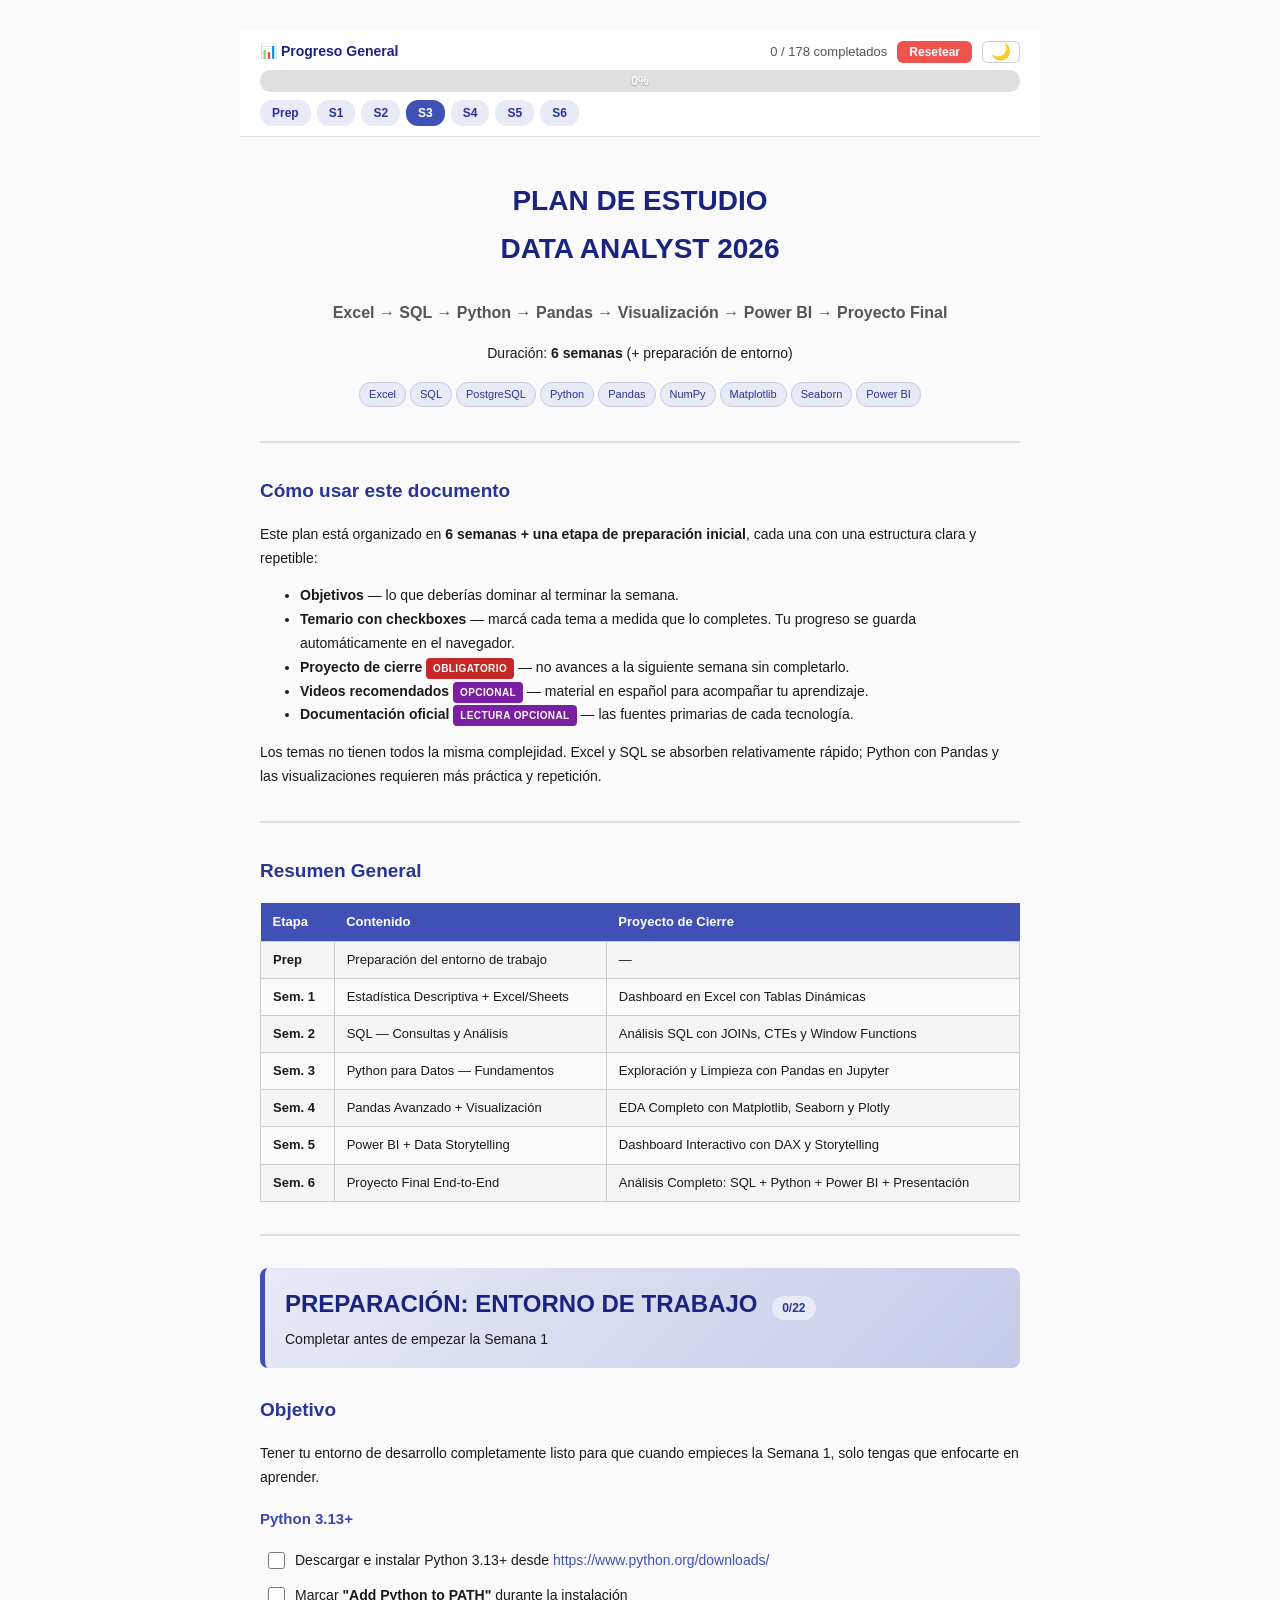
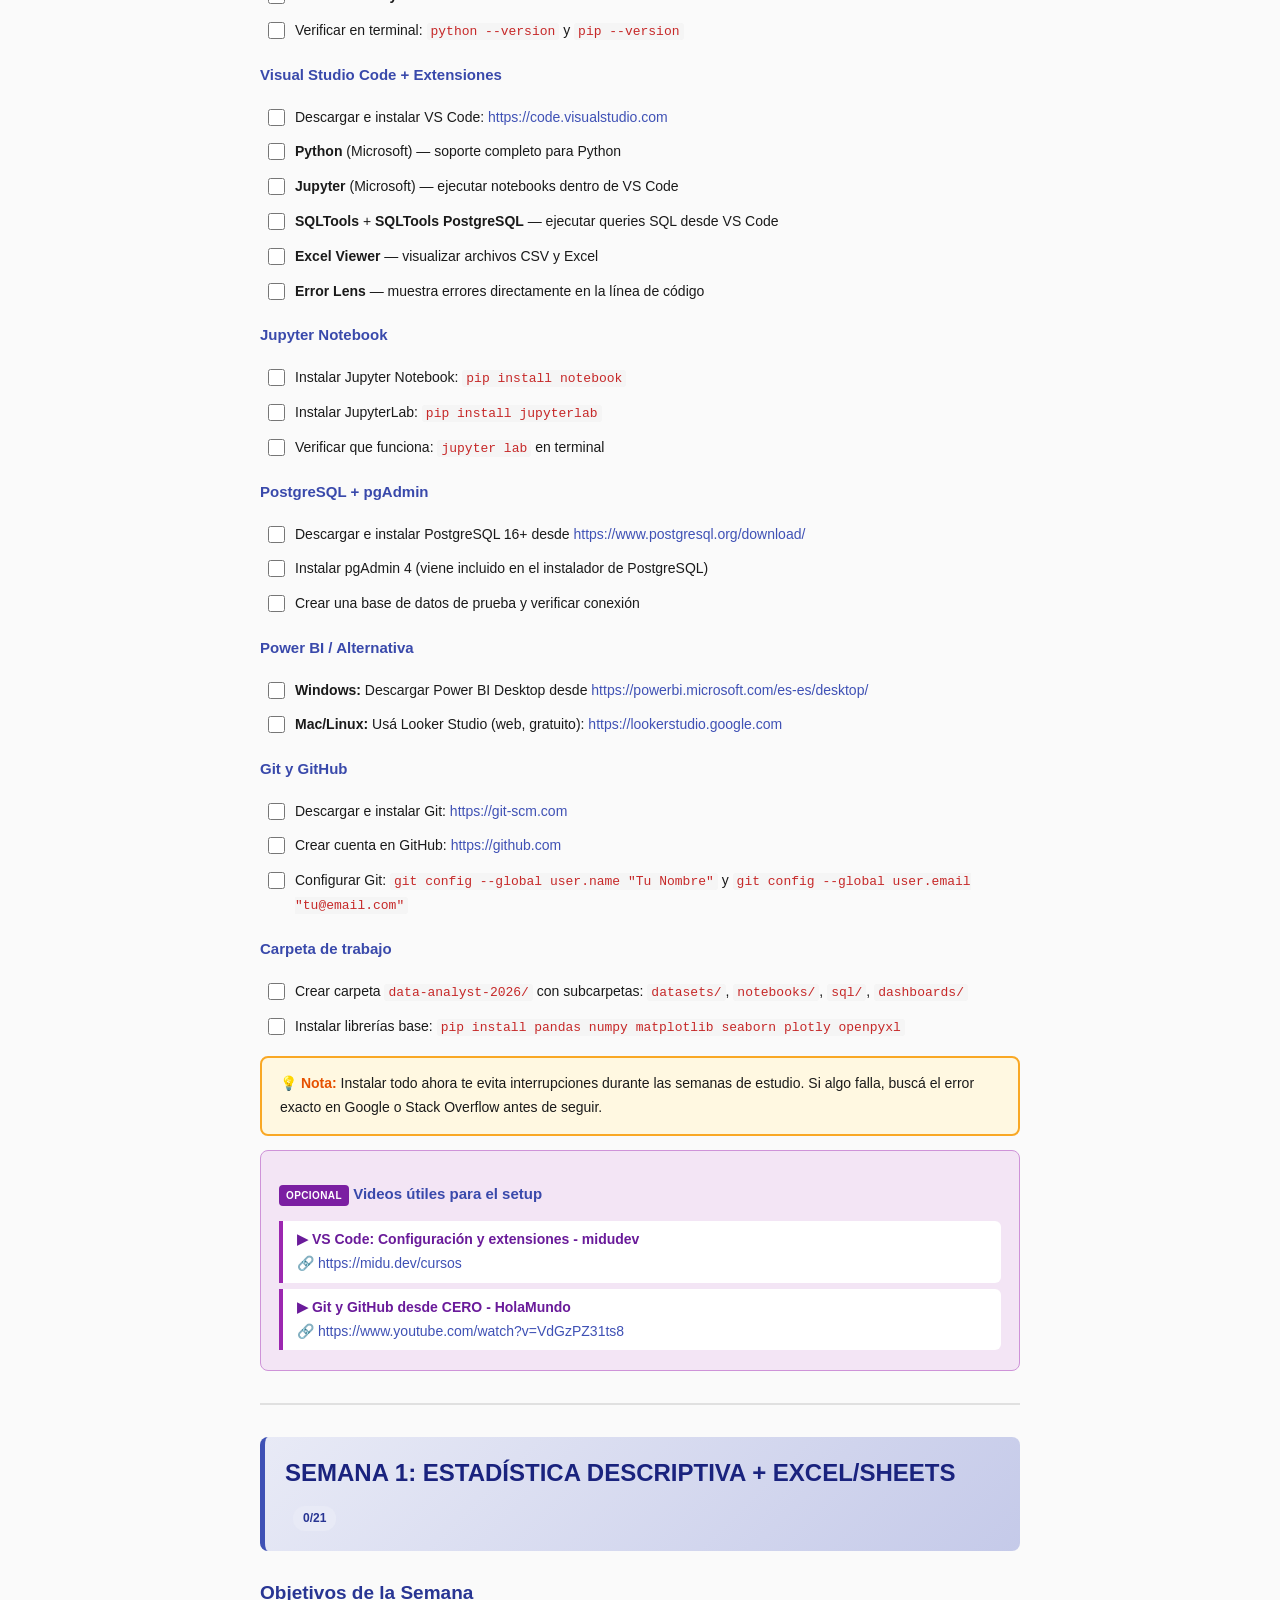
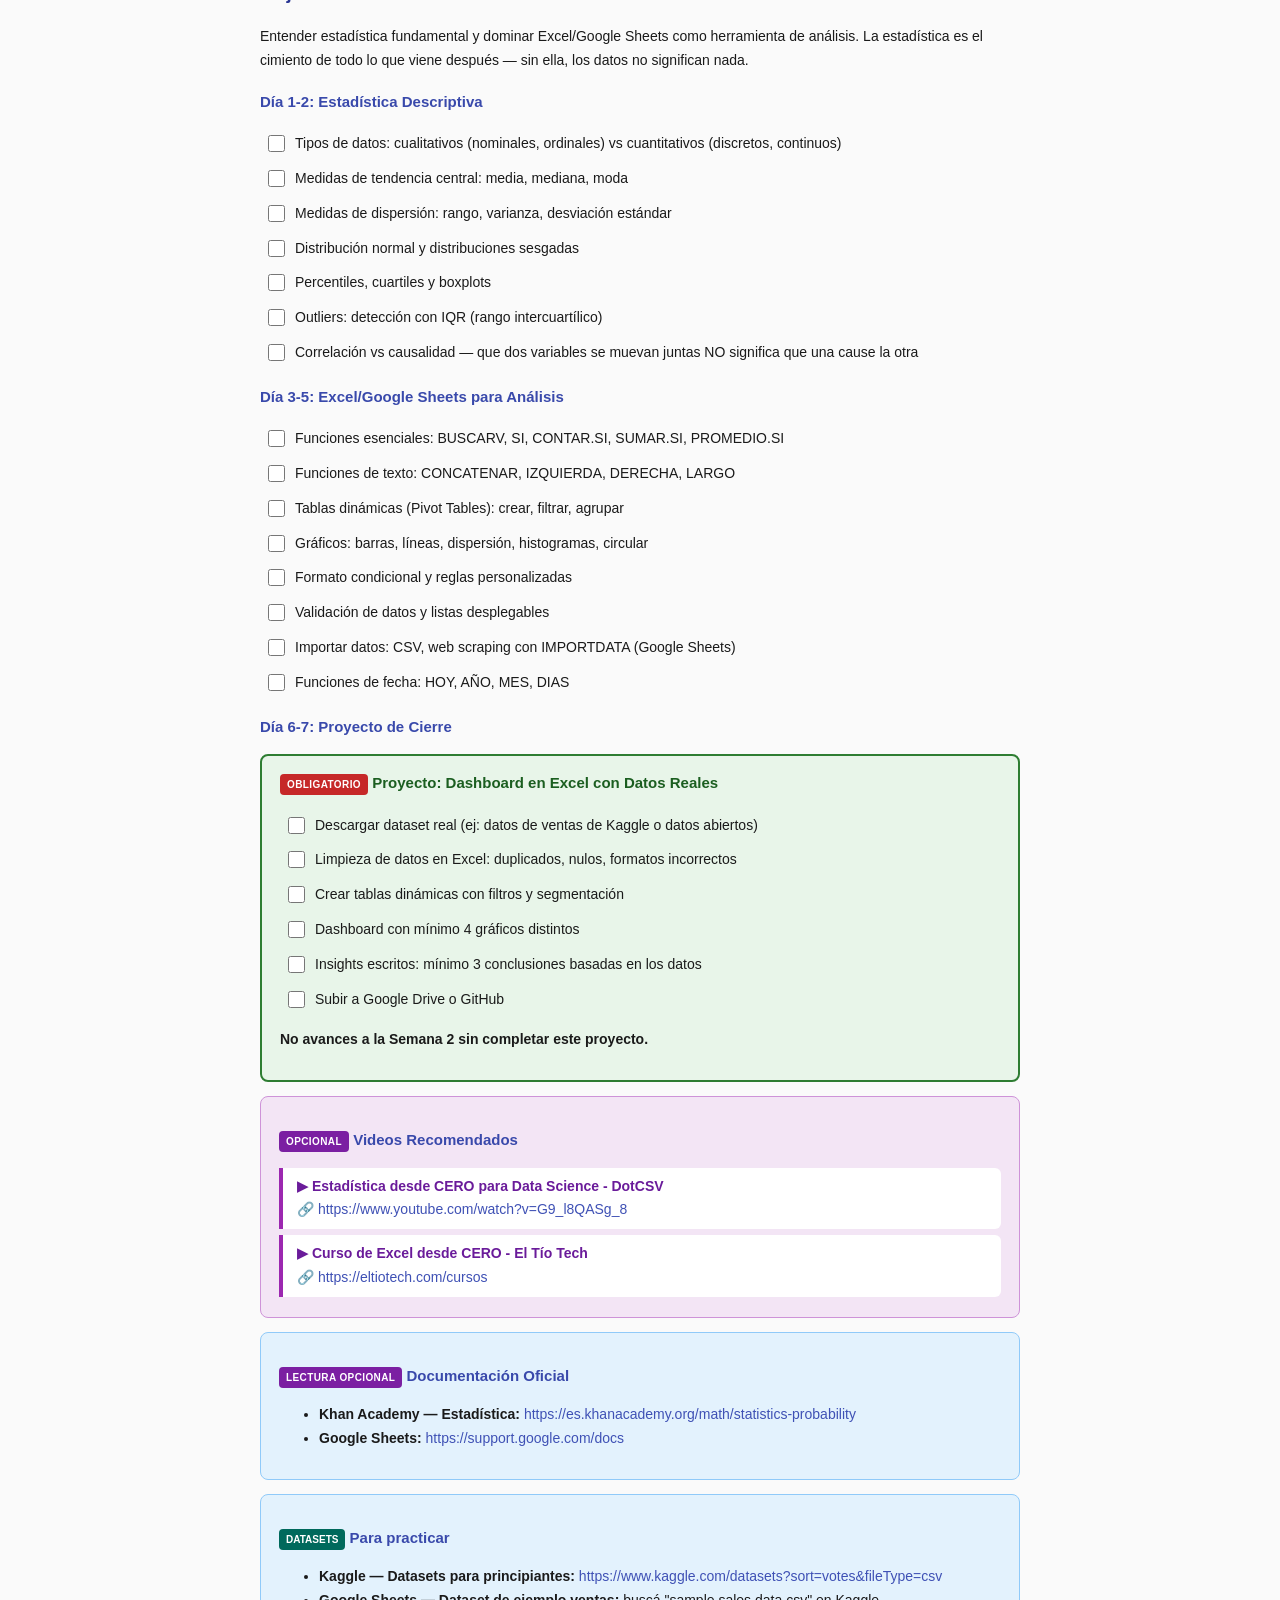
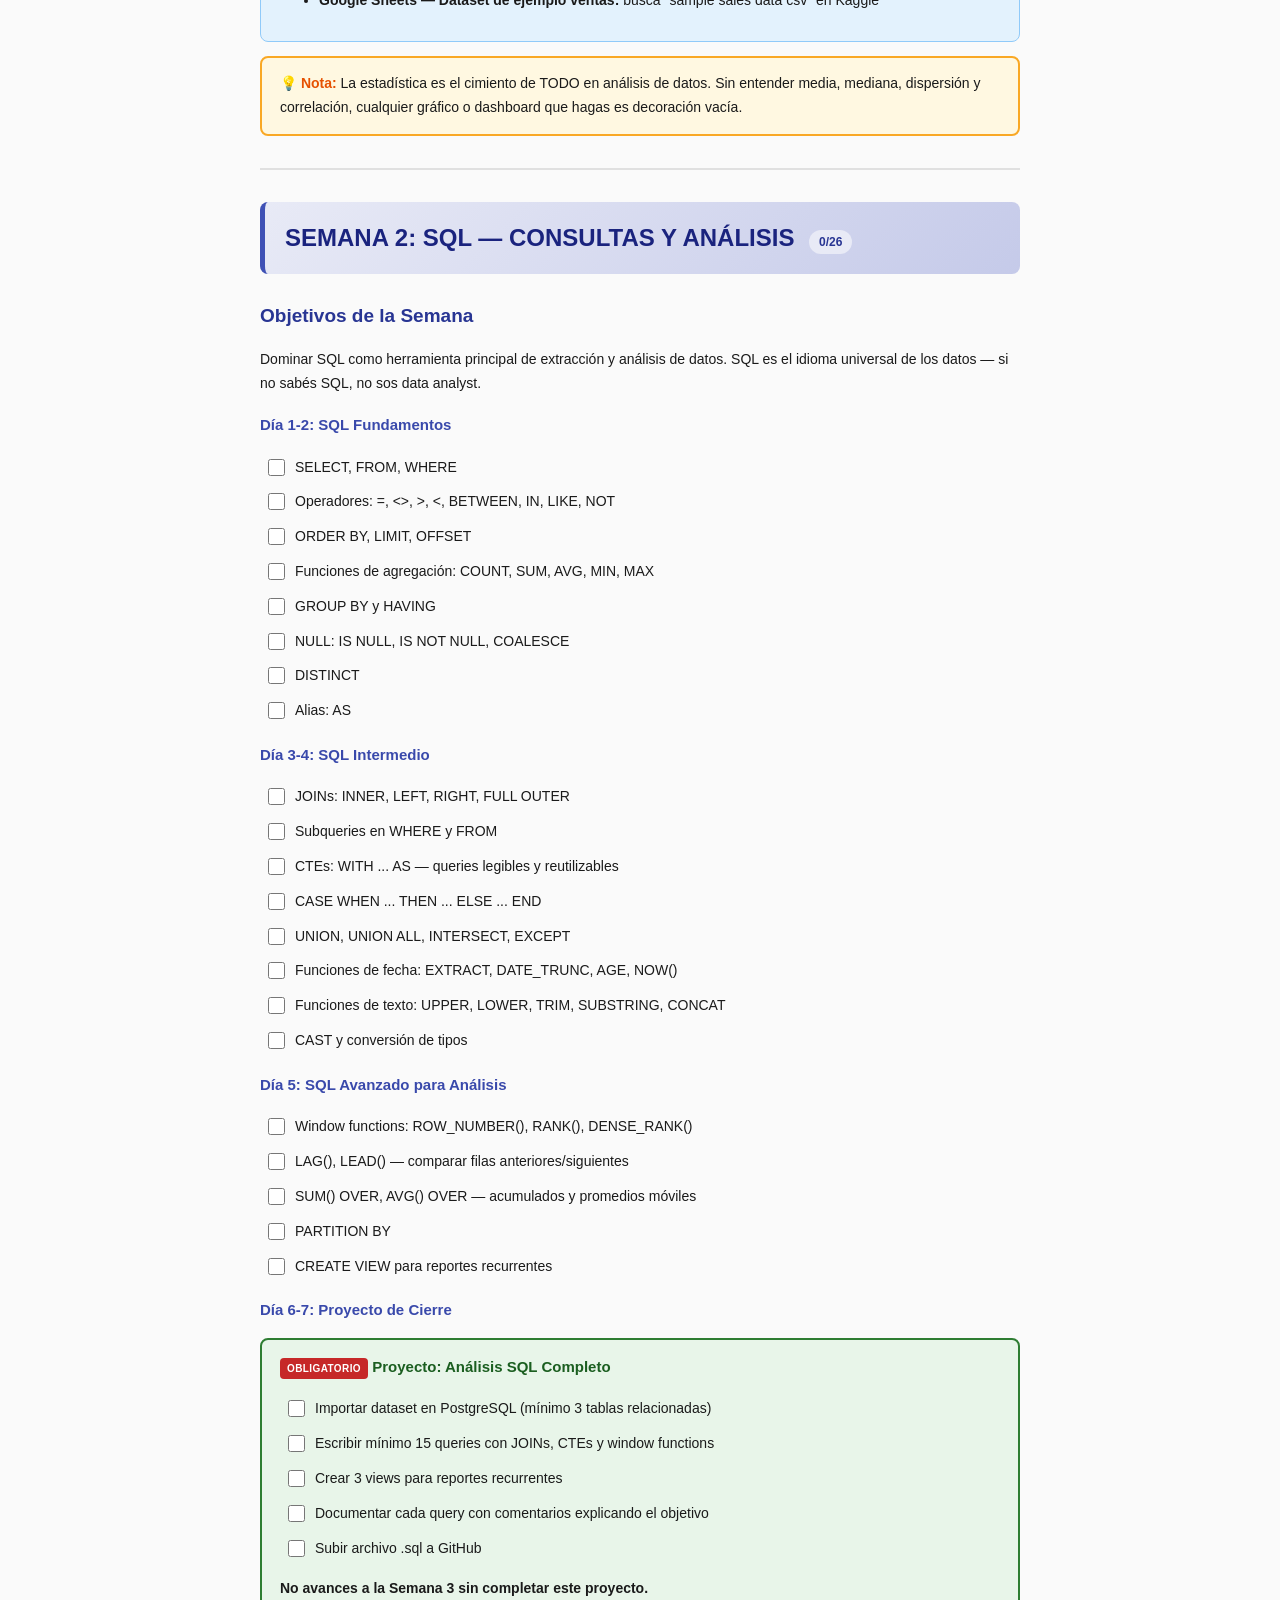
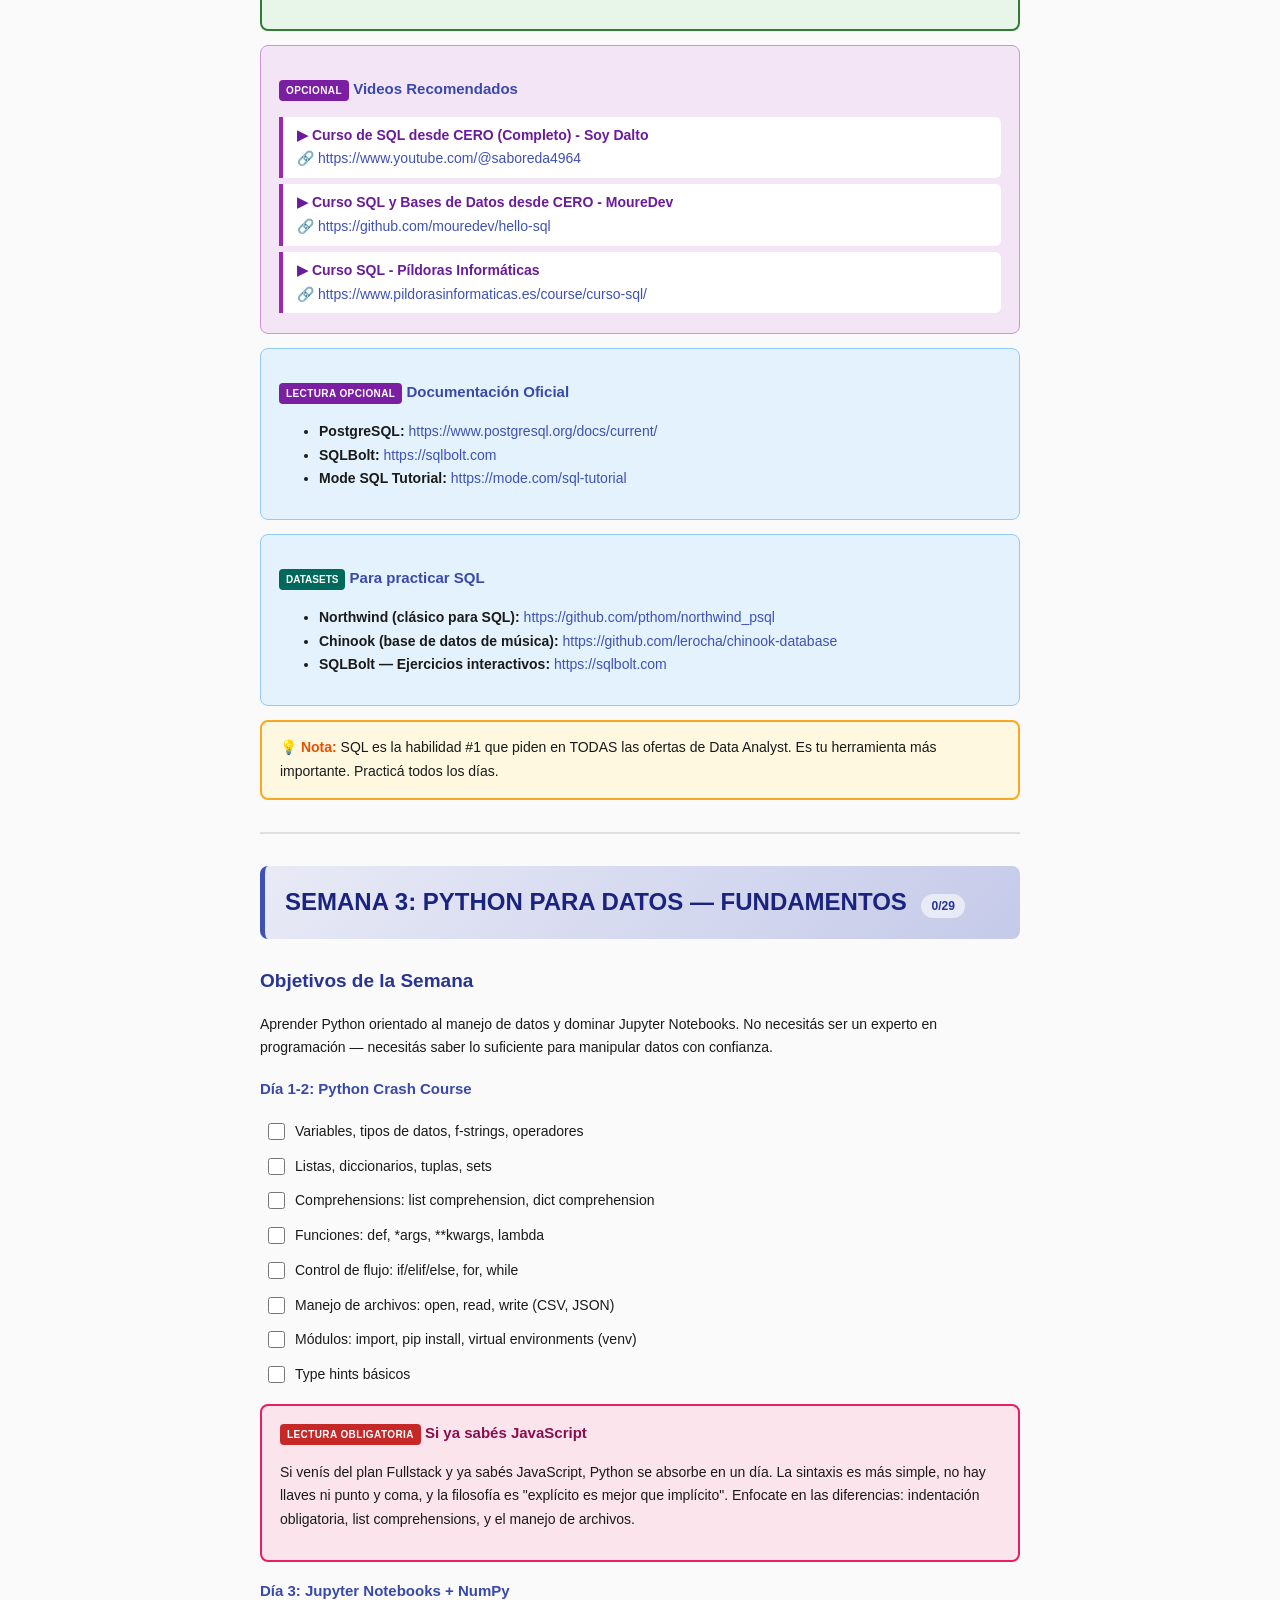
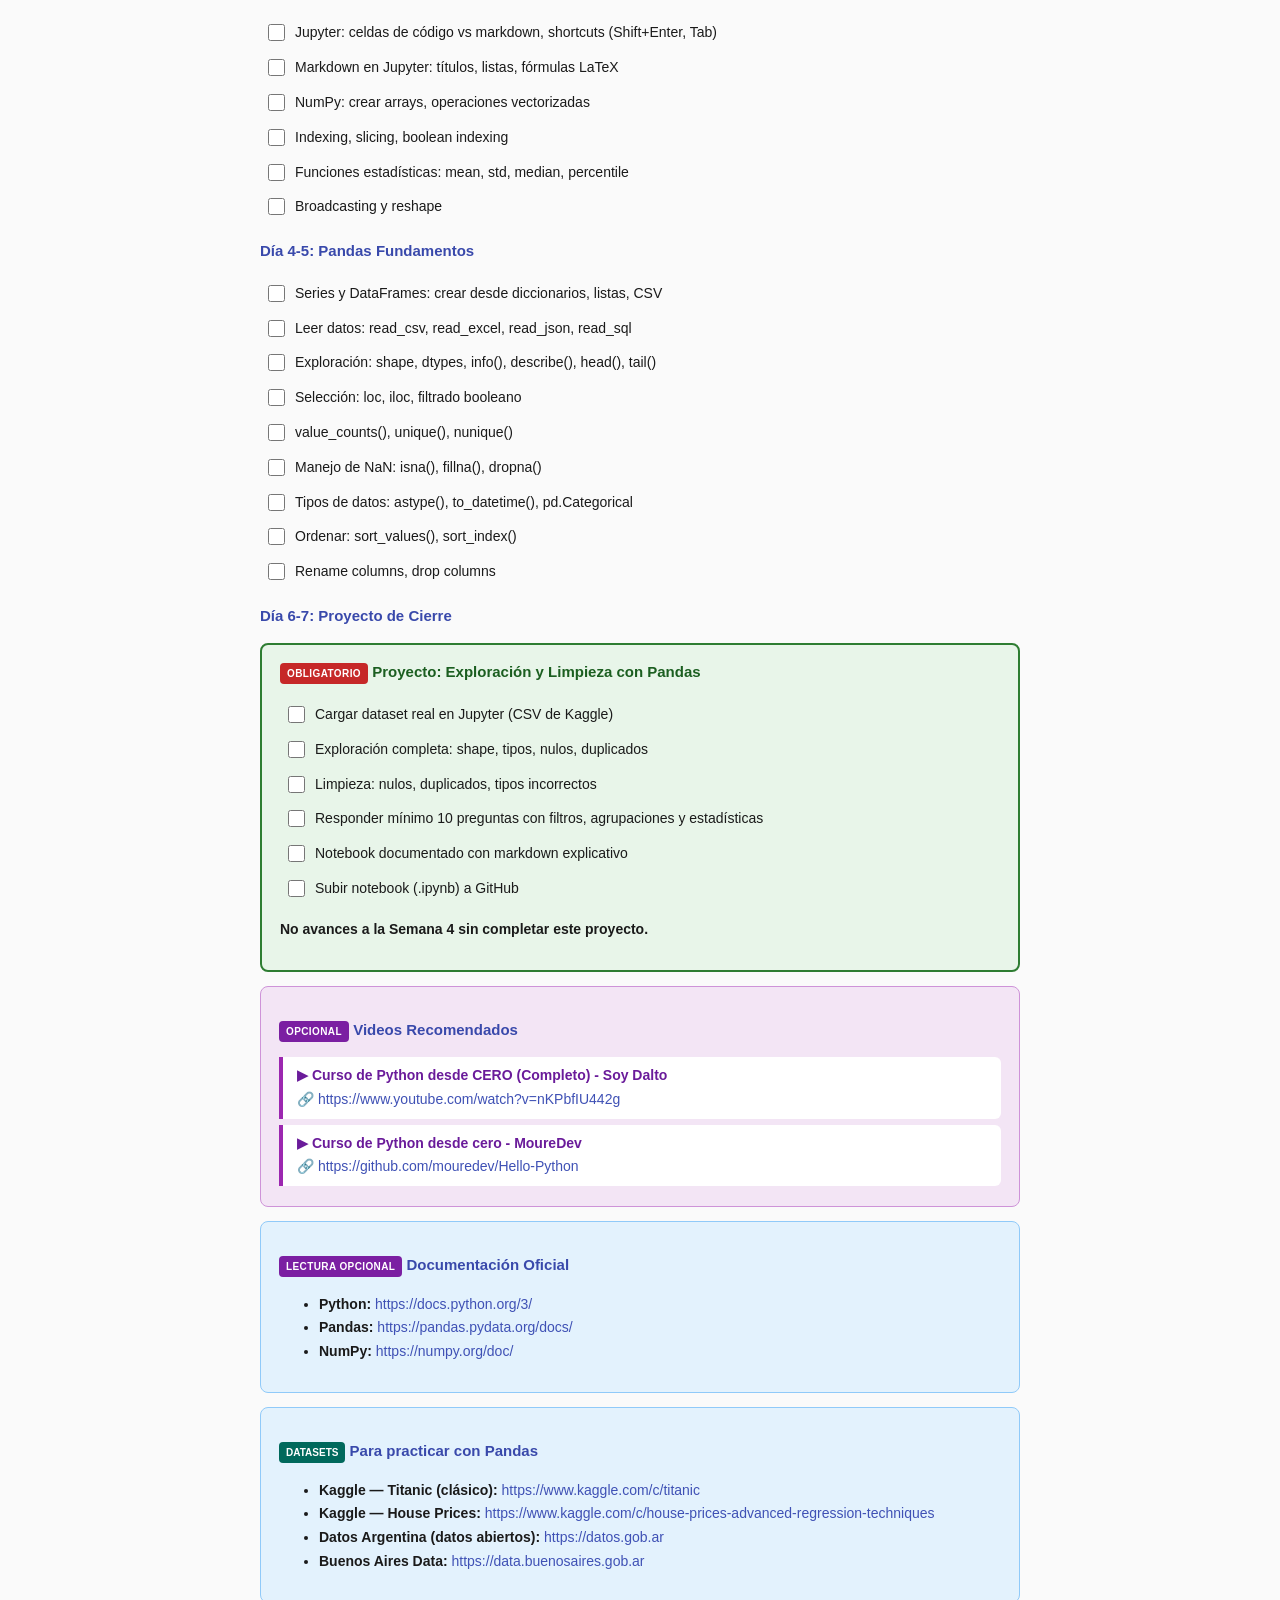
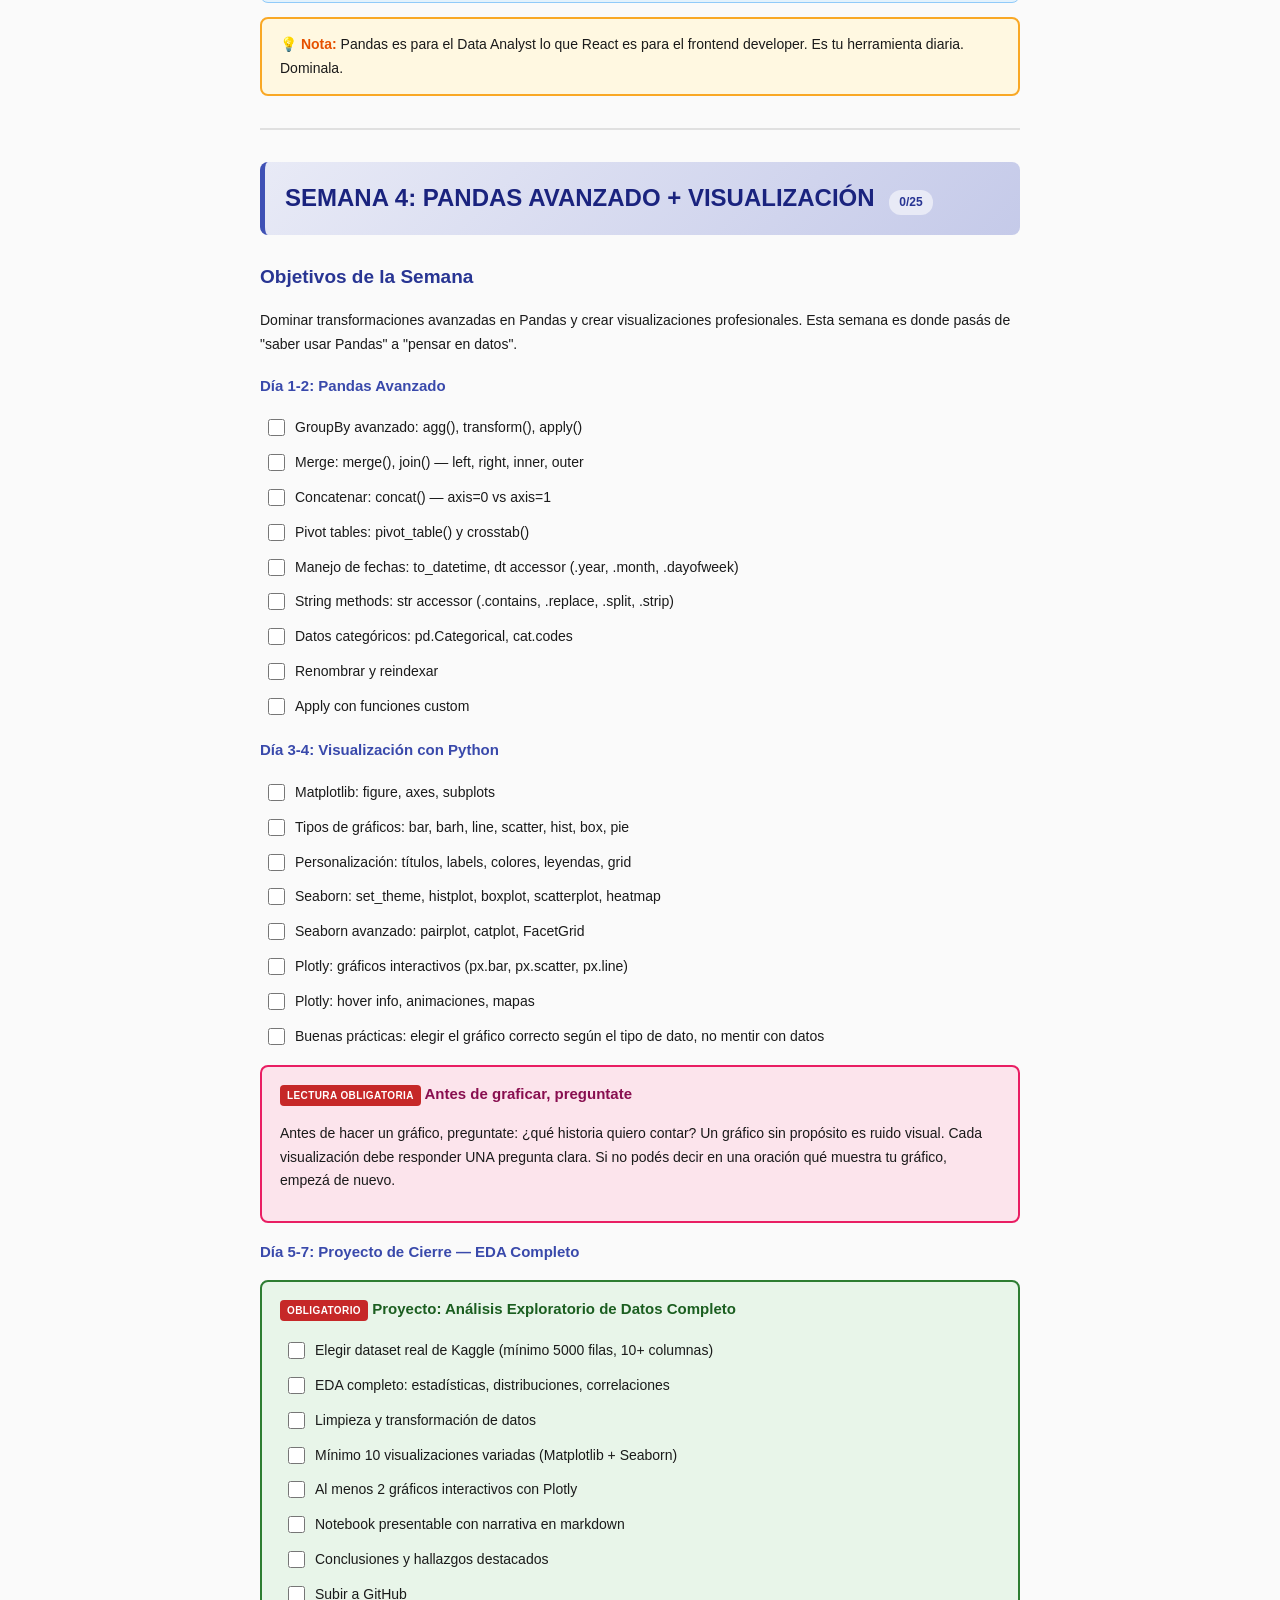
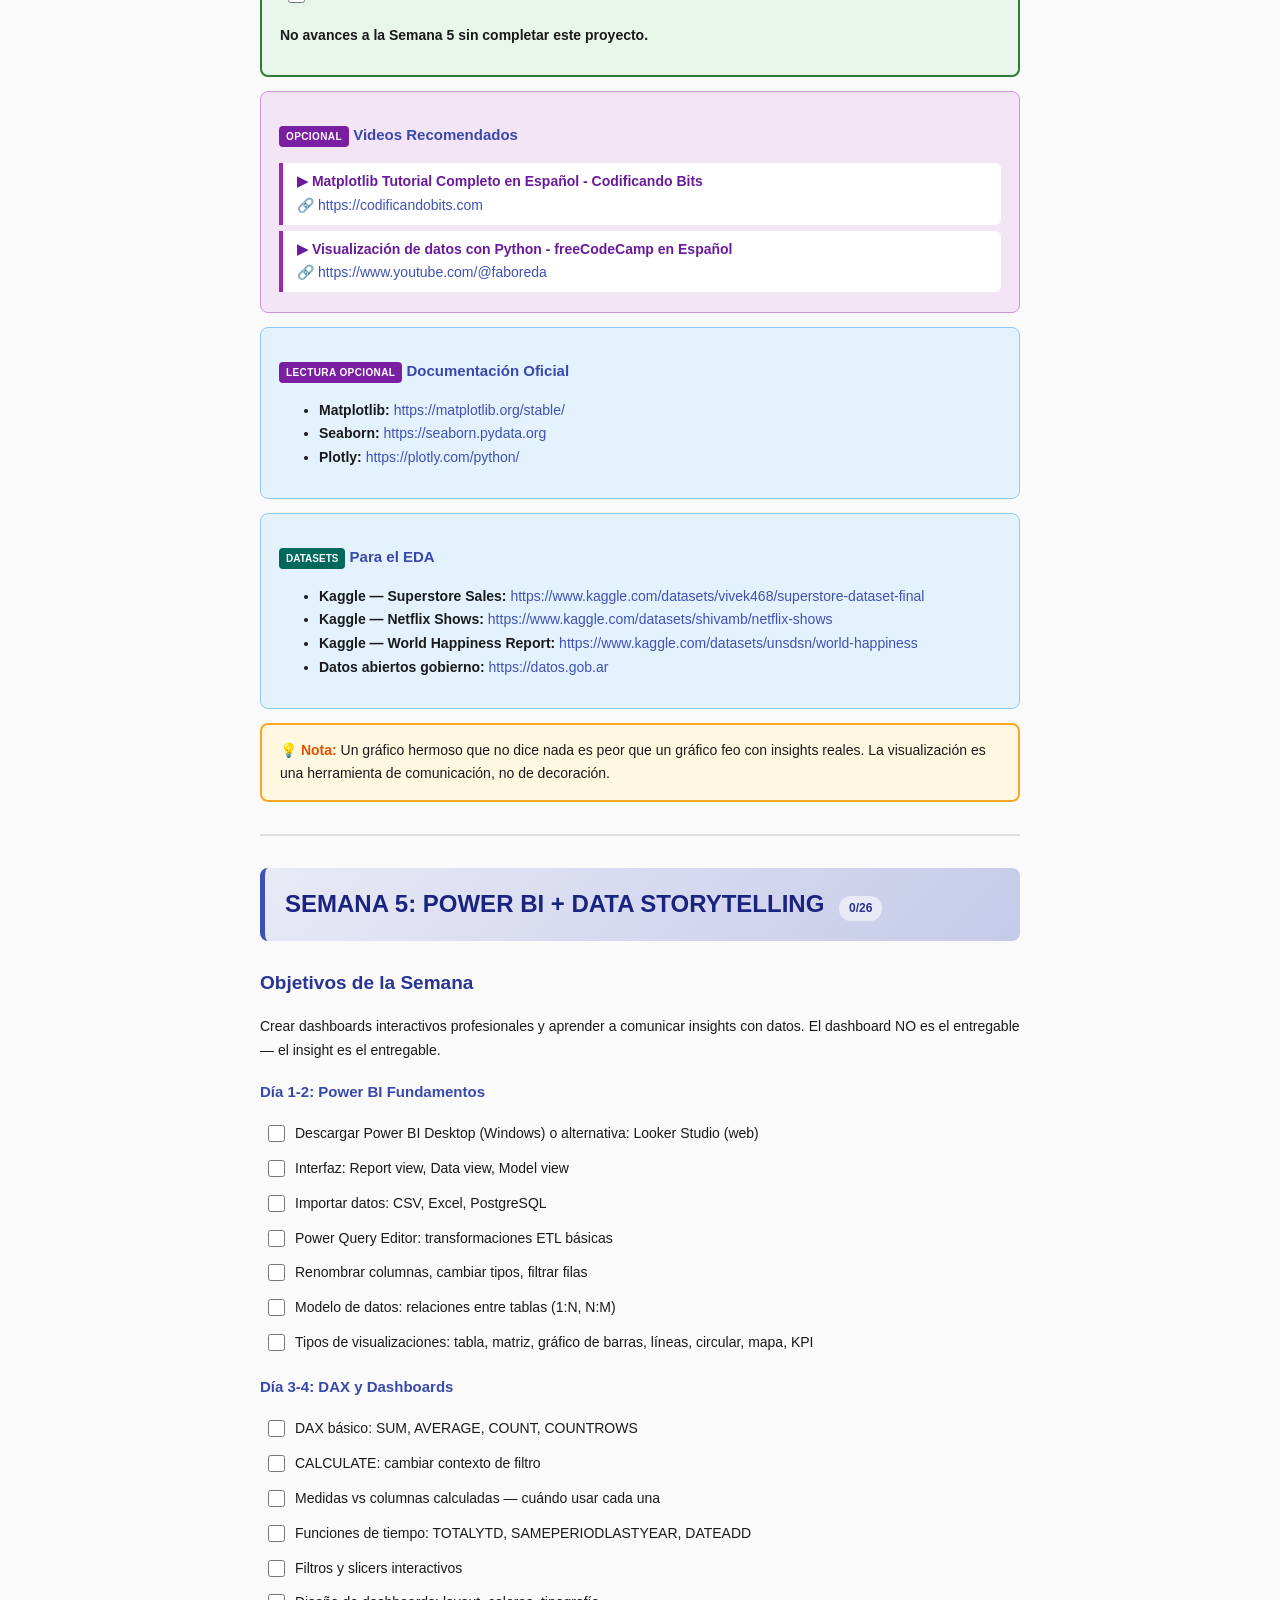
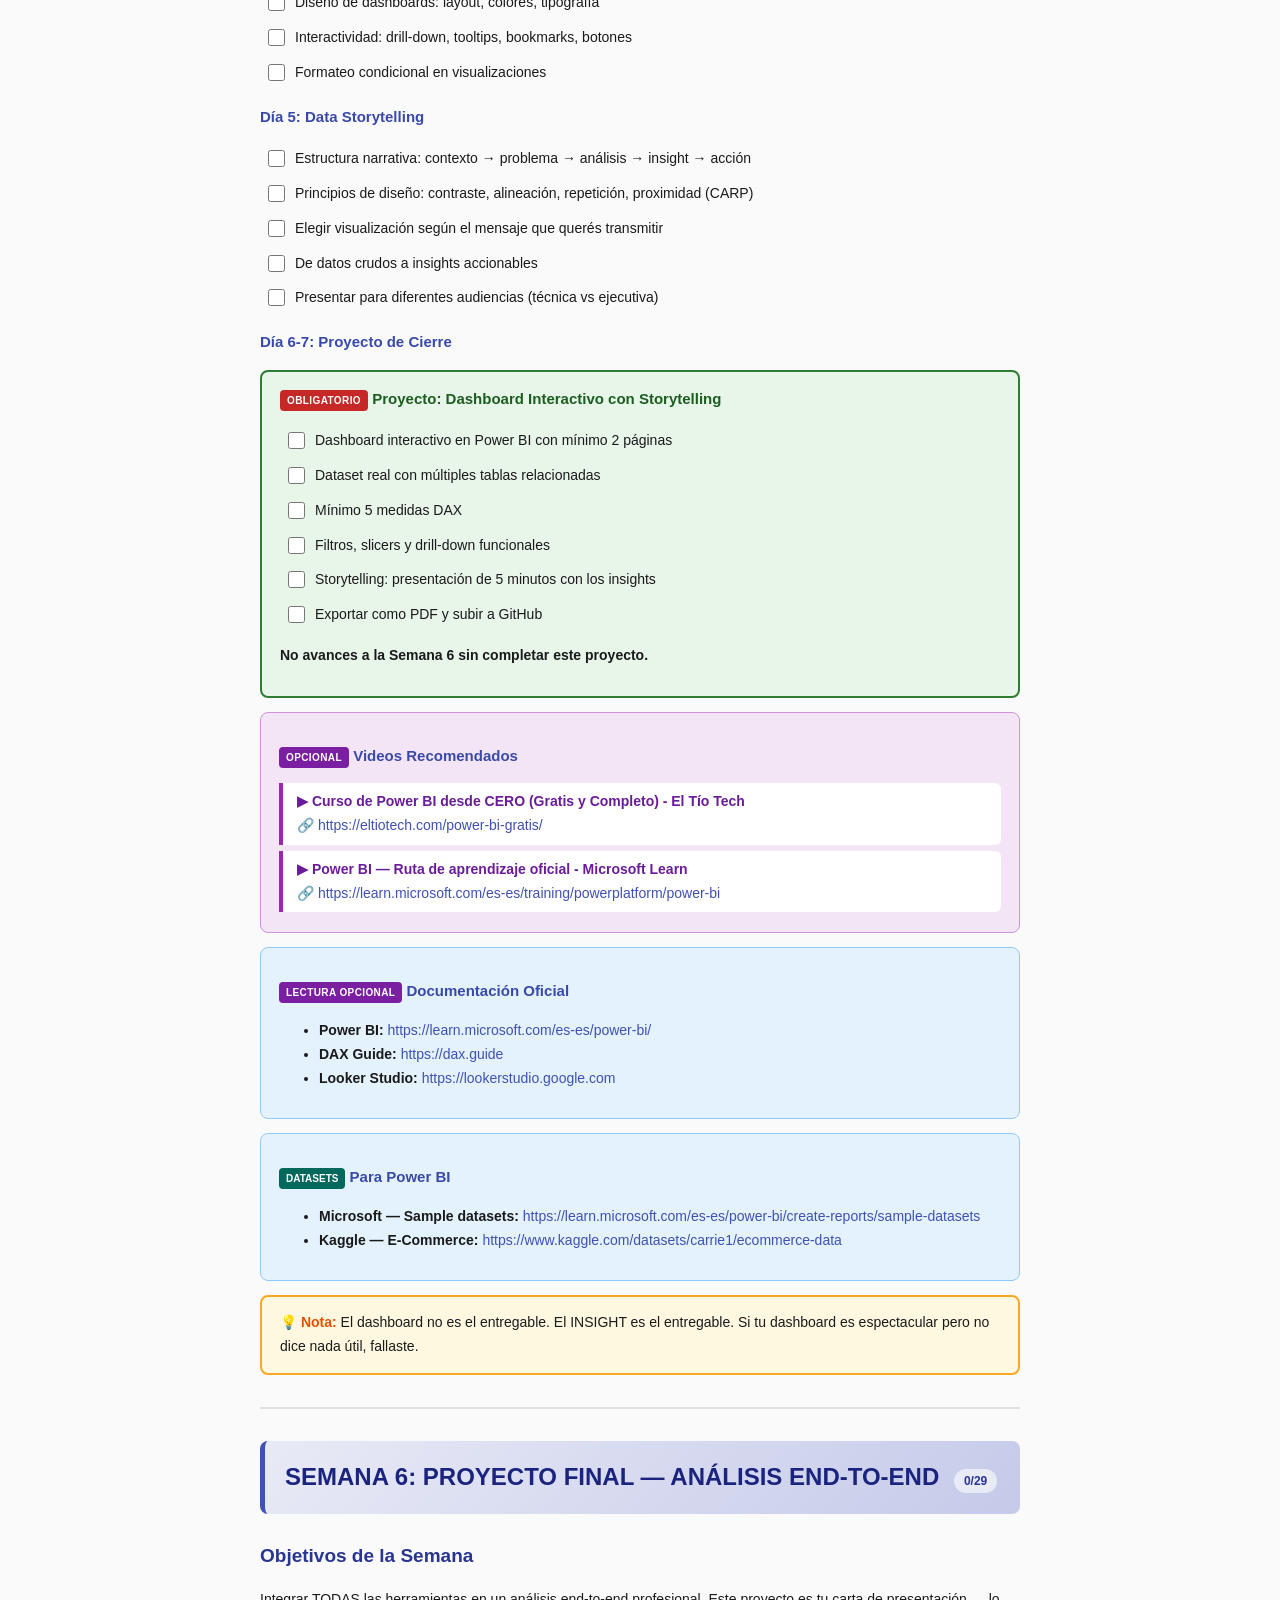
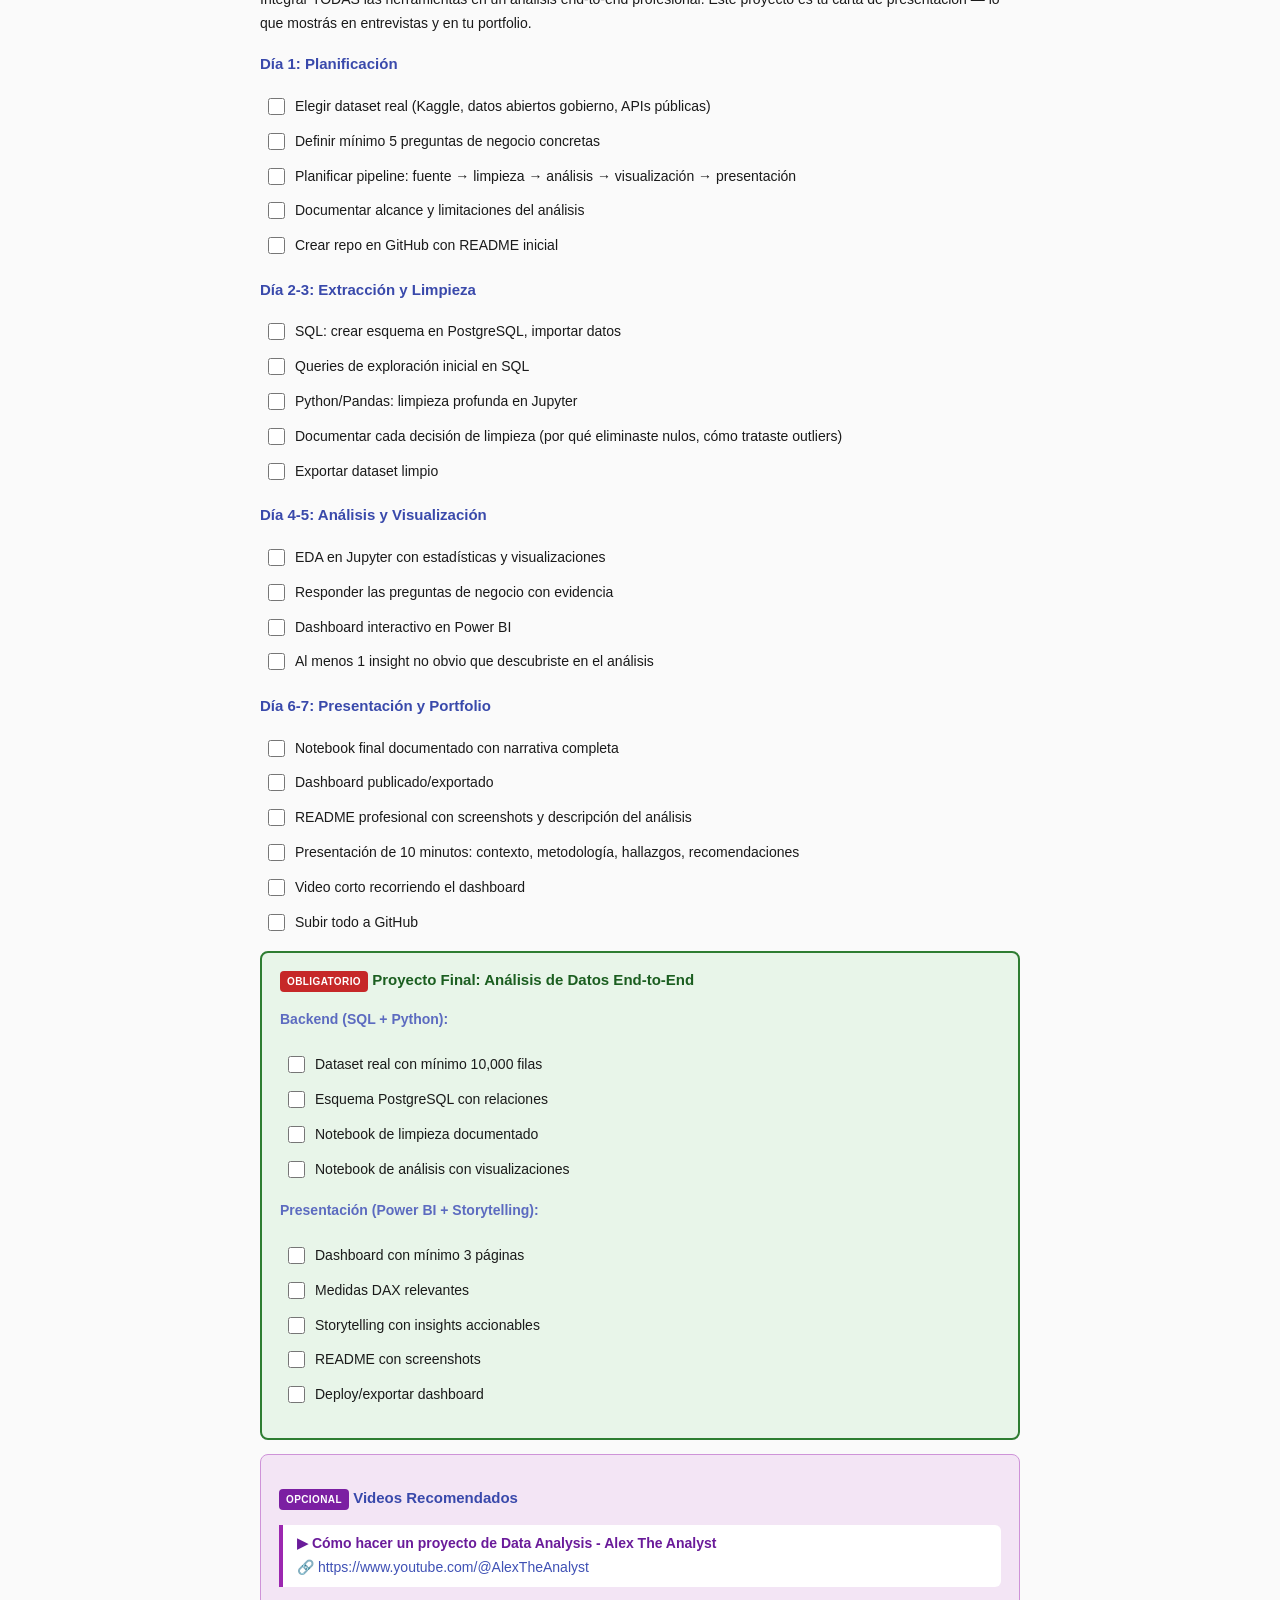
==== commit fed301d0: "fix: replace broken video links, add dataset resources to data analyst guide" ====
--- a/data-analyst-2026/index.html
+++ b/data-analyst-2026/index.html
@@ -554,12 +554,12 @@
     <div class="vs">
       <h3><span class="ot">Opcional</span> Videos Recomendados</h3>
       <div class="vi">
-        <b>▶ Estadística Descriptiva desde CERO - Matemáticas profe Alex</b
-        ><br />🔗 https://www.youtube.com/watch?v=gHnS0LqKN0s
+        <b>▶ Estadística desde CERO para Data Science - DotCSV</b><br />🔗
+        https://www.youtube.com/watch?v=G9_l8QASg_8
       </div>
       <div class="vi">
-        <b>▶ Excel desde cero hasta avanzado - El Tío Tech</b><br />🔗
-        https://www.youtube.com/watch?v=xGMKY7zRZCk
+        <b>▶ Curso de Excel desde CERO - El Tío Tech</b><br />🔗
+        https://eltiotech.com/cursos
       </div>
     </div>
 
@@ -573,6 +573,14 @@
         <li>
           <b>Google Sheets:</b> https://support.google.com/docs
         </li>
+      </ul>
+    </div>
+
+    <div class="ds">
+      <h3><span class="st">Datasets</span> Para practicar</h3>
+      <ul>
+        <li><b>Kaggle — Datasets para principiantes:</b> https://www.kaggle.com/datasets?sort=votes&fileType=csv</li>
+        <li><b>Google Sheets — Dataset de ejemplo ventas:</b> buscá "sample sales data csv" en Kaggle</li>
       </ul>
     </div>
 
@@ -809,12 +817,16 @@
     <div class="vs">
       <h3><span class="ot">Opcional</span> Videos Recomendados</h3>
       <div class="vi">
-        <b>▶ Curso de SQL desde CERO - Píldoras Informáticas</b><br />🔗
-        https://www.youtube.com/watch?v=iOiyg0hY6dw
+        <b>▶ Curso de SQL desde CERO (Completo) - Soy Dalto</b><br />🔗
+        https://www.youtube.com/@saboreda4964
       </div>
       <div class="vi">
-        <b>▶ SQL para Análisis de Datos - Soy Dalto</b><br />🔗
-        https://www.youtube.com/watch?v=DFg1V-rO6Pg
+        <b>▶ Curso SQL y Bases de Datos desde CERO - MoureDev</b><br />🔗
+        https://github.com/mouredev/hello-sql
+      </div>
+      <div class="vi">
+        <b>▶ Curso SQL - Píldoras Informáticas</b><br />🔗
+        https://www.pildorasinformaticas.es/course/curso-sql/
       </div>
     </div>
 
@@ -829,6 +841,15 @@
         <li>
           <b>Mode SQL Tutorial:</b> https://mode.com/sql-tutorial
         </li>
+      </ul>
+    </div>
+
+    <div class="ds">
+      <h3><span class="st">Datasets</span> Para practicar SQL</h3>
+      <ul>
+        <li><b>Northwind (clásico para SQL):</b> https://github.com/pthom/northwind_psql</li>
+        <li><b>Chinook (base de datos de música):</b> https://github.com/lerocha/chinook-database</li>
+        <li><b>SQLBolt — Ejercicios interactivos:</b> https://sqlbolt.com</li>
       </ul>
     </div>
 
@@ -1100,12 +1121,12 @@
     <div class="vs">
       <h3><span class="ot">Opcional</span> Videos Recomendados</h3>
       <div class="vi">
-        <b>▶ Curso de Python desde CERO - Soy Dalto</b><br />🔗
+        <b>▶ Curso de Python desde CERO (Completo) - Soy Dalto</b><br />🔗
         https://www.youtube.com/watch?v=nKPbfIU442g
       </div>
       <div class="vi">
-        <b>▶ Pandas en 1 hora - Ringa Tech</b><br />🔗
-        https://www.youtube.com/watch?v=vmEHCJofslg
+        <b>▶ Curso de Python desde cero - MoureDev</b><br />🔗
+        https://github.com/mouredev/Hello-Python
       </div>
     </div>
 
@@ -1115,6 +1136,16 @@
         <li><b>Python:</b> https://docs.python.org/3/</li>
         <li><b>Pandas:</b> https://pandas.pydata.org/docs/</li>
         <li><b>NumPy:</b> https://numpy.org/doc/</li>
+      </ul>
+    </div>
+
+    <div class="ds">
+      <h3><span class="st">Datasets</span> Para practicar con Pandas</h3>
+      <ul>
+        <li><b>Kaggle — Titanic (clásico):</b> https://www.kaggle.com/c/titanic</li>
+        <li><b>Kaggle — House Prices:</b> https://www.kaggle.com/c/house-prices-advanced-regression-techniques</li>
+        <li><b>Datos Argentina (datos abiertos):</b> https://datos.gob.ar</li>
+        <li><b>Buenos Aires Data:</b> https://data.buenosaires.gob.ar</li>
       </ul>
     </div>
 
@@ -1356,12 +1387,12 @@
     <div class="vs">
       <h3><span class="ot">Opcional</span> Videos Recomendados</h3>
       <div class="vi">
-        <b>▶ Matplotlib y Seaborn Tutorial - Ringa Tech</b><br />🔗
-        https://www.youtube.com/watch?v=jbG4WFjZSBk
+        <b>▶ Matplotlib Tutorial Completo en Español - Codificando Bits</b><br />🔗
+        https://codificandobits.com
       </div>
       <div class="vi">
-        <b>▶ Plotly en Python - Ringa Tech</b><br />🔗
-        https://www.youtube.com/watch?v=GGL6U0t8n0k
+        <b>▶ Visualización de datos con Python - freeCodeCamp en Español</b><br />🔗
+        https://www.youtube.com/@faboreda
       </div>
     </div>
 
@@ -1374,6 +1405,16 @@
       </ul>
     </div>
 
+    <div class="ds">
+      <h3><span class="st">Datasets</span> Para el EDA</h3>
+      <ul>
+        <li><b>Kaggle — Superstore Sales:</b> https://www.kaggle.com/datasets/vivek468/superstore-dataset-final</li>
+        <li><b>Kaggle — Netflix Shows:</b> https://www.kaggle.com/datasets/shivamb/netflix-shows</li>
+        <li><b>Kaggle — World Happiness Report:</b> https://www.kaggle.com/datasets/unsdsn/world-happiness</li>
+        <li><b>Datos abiertos gobierno:</b> https://datos.gob.ar</li>
+      </ul>
+    </div>
+
     <div class="tb">
       <b>💡 Nota:</b> Un gráfico hermoso que no dice nada es peor que un
       gráfico feo con insights reales. La visualización es una herramienta de
@@ -1611,8 +1652,12 @@
     <div class="vs">
       <h3><span class="ot">Opcional</span> Videos Recomendados</h3>
       <div class="vi">
-        <b>▶ Power BI desde CERO - El Tío Tech</b><br />🔗
-        https://www.youtube.com/watch?v=5EcZsOsCYSg
+        <b>▶ Curso de Power BI desde CERO (Gratis y Completo) - El Tío Tech</b><br />🔗
+        https://eltiotech.com/power-bi-gratis/
+      </div>
+      <div class="vi">
+        <b>▶ Power BI — Ruta de aprendizaje oficial - Microsoft Learn</b><br />🔗
+        https://learn.microsoft.com/es-es/training/powerplatform/power-bi
       </div>
     </div>
 
@@ -1627,6 +1672,14 @@
         <li>
           <b>Looker Studio:</b> https://lookerstudio.google.com
         </li>
+      </ul>
+    </div>
+
+    <div class="ds">
+      <h3><span class="st">Datasets</span> Para Power BI</h3>
+      <ul>
+        <li><b>Microsoft — Sample datasets:</b> https://learn.microsoft.com/es-es/power-bi/create-reports/sample-datasets</li>
+        <li><b>Kaggle — E-Commerce:</b> https://www.kaggle.com/datasets/carrie1/ecommerce-data</li>
       </ul>
     </div>
 
@@ -1894,9 +1947,22 @@
     <div class="vs">
       <h3><span class="ot">Opcional</span> Videos Recomendados</h3>
       <div class="vi">
-        <b>▶ Portfolio para Data Analyst - Ringa Tech</b><br />🔗
-        https://www.youtube.com/watch?v=oVLjTi-KjQs
+        <b>▶ Cómo hacer un proyecto de Data Analysis - Alex The Analyst</b><br />🔗
+        https://www.youtube.com/@AlexTheAnalyst
       </div>
+    </div>
+
+    <div class="ds">
+      <h3><span class="st">Datasets</span> Fuentes para el Proyecto Final</h3>
+      <ul>
+        <li><b>Kaggle Datasets:</b> https://www.kaggle.com/datasets</li>
+        <li><b>Datos Argentina:</b> https://datos.gob.ar</li>
+        <li><b>Buenos Aires Data:</b> https://data.buenosaires.gob.ar</li>
+        <li><b>Datos abiertos Colombia:</b> https://www.datos.gov.co</li>
+        <li><b>Datos abiertos México:</b> https://datos.gob.mx</li>
+        <li><b>Our World in Data:</b> https://ourworldindata.org</li>
+        <li><b>Google Dataset Search:</b> https://datasetsearch.research.google.com</li>
+      </ul>
     </div>
 
     <div class="tb">
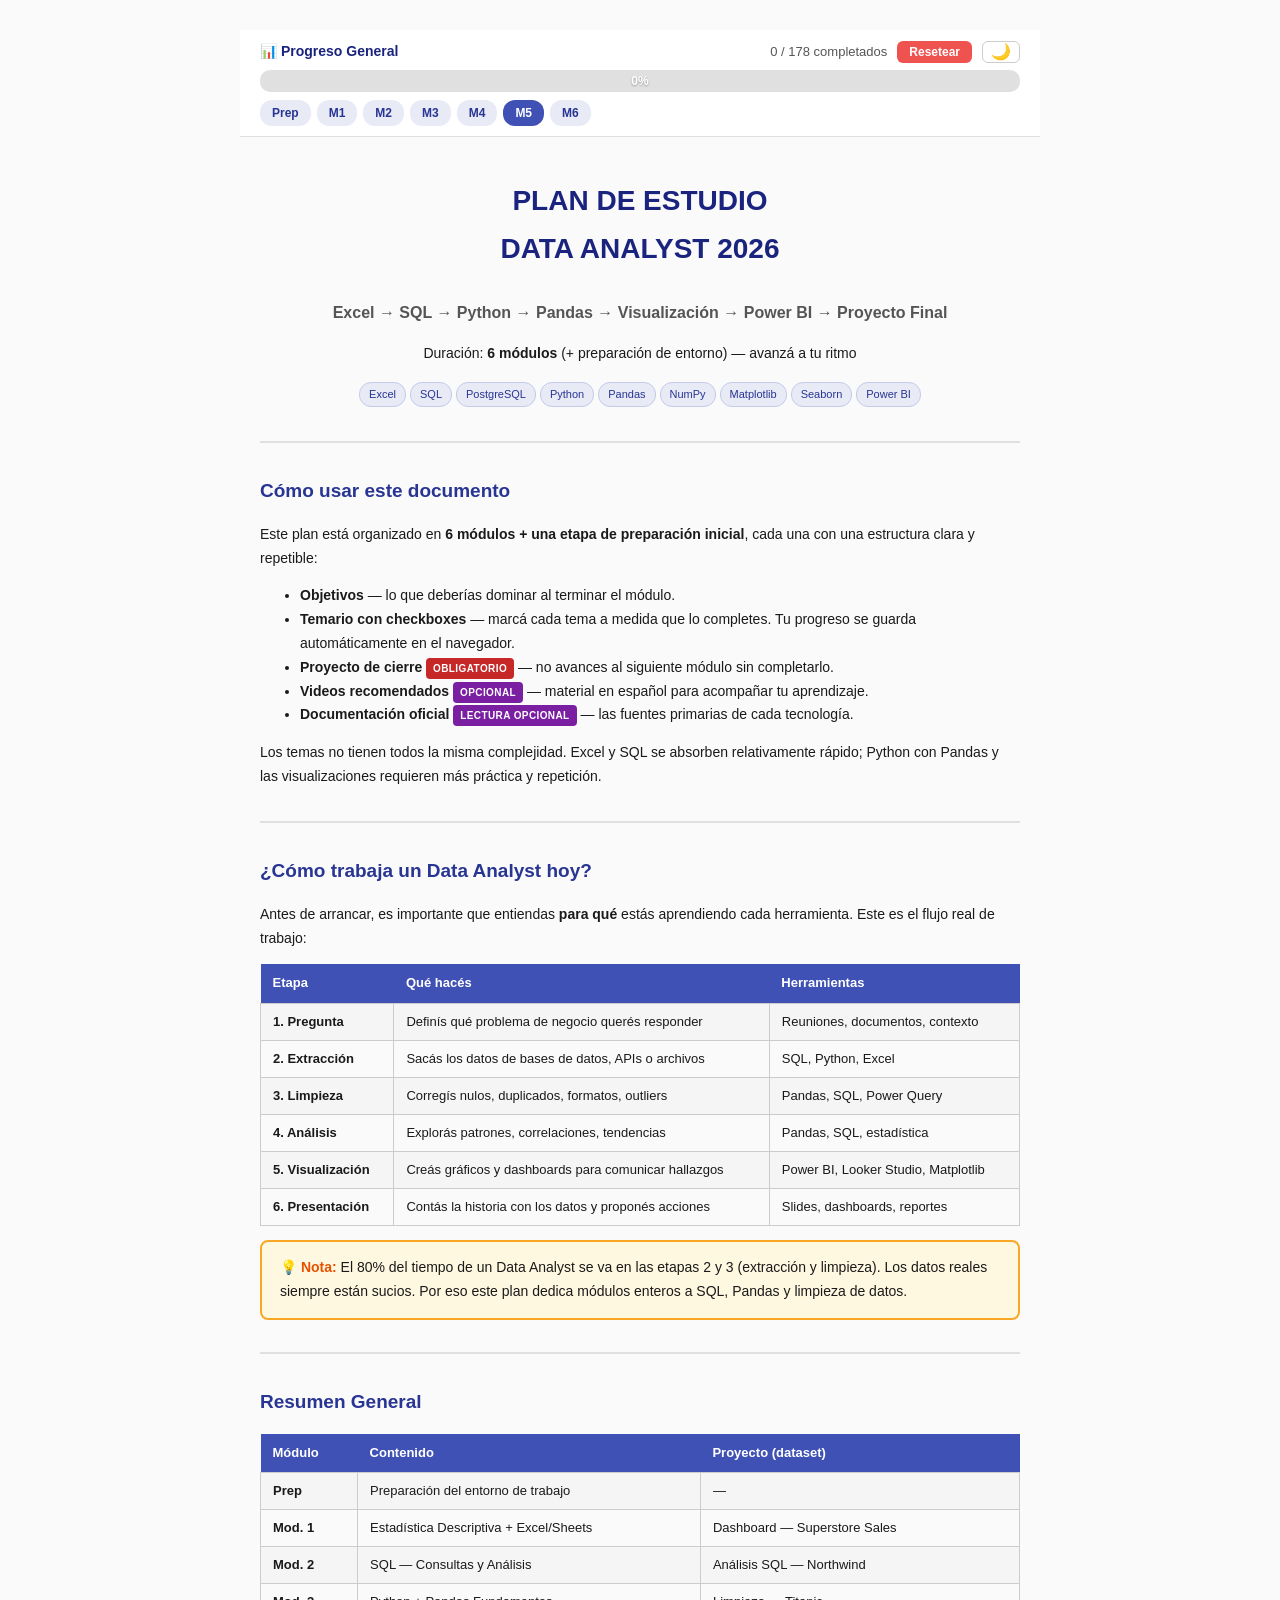
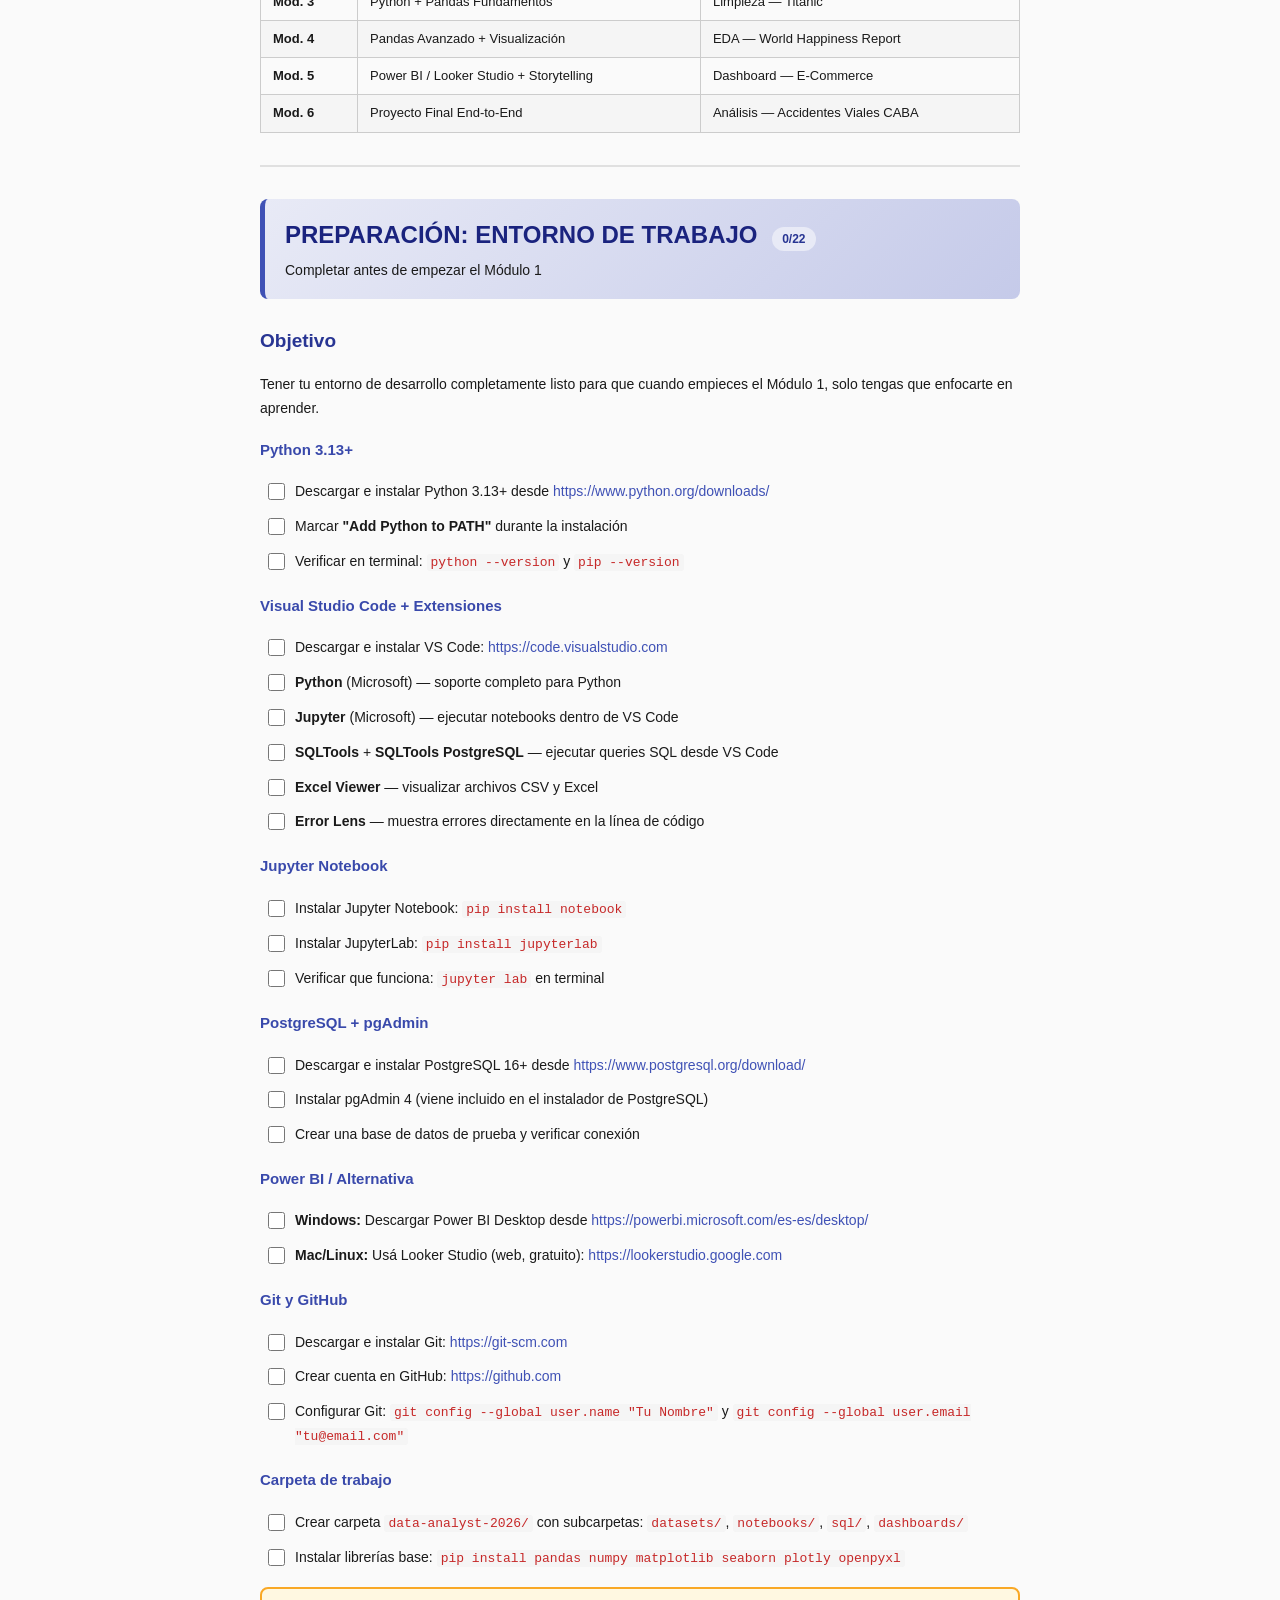
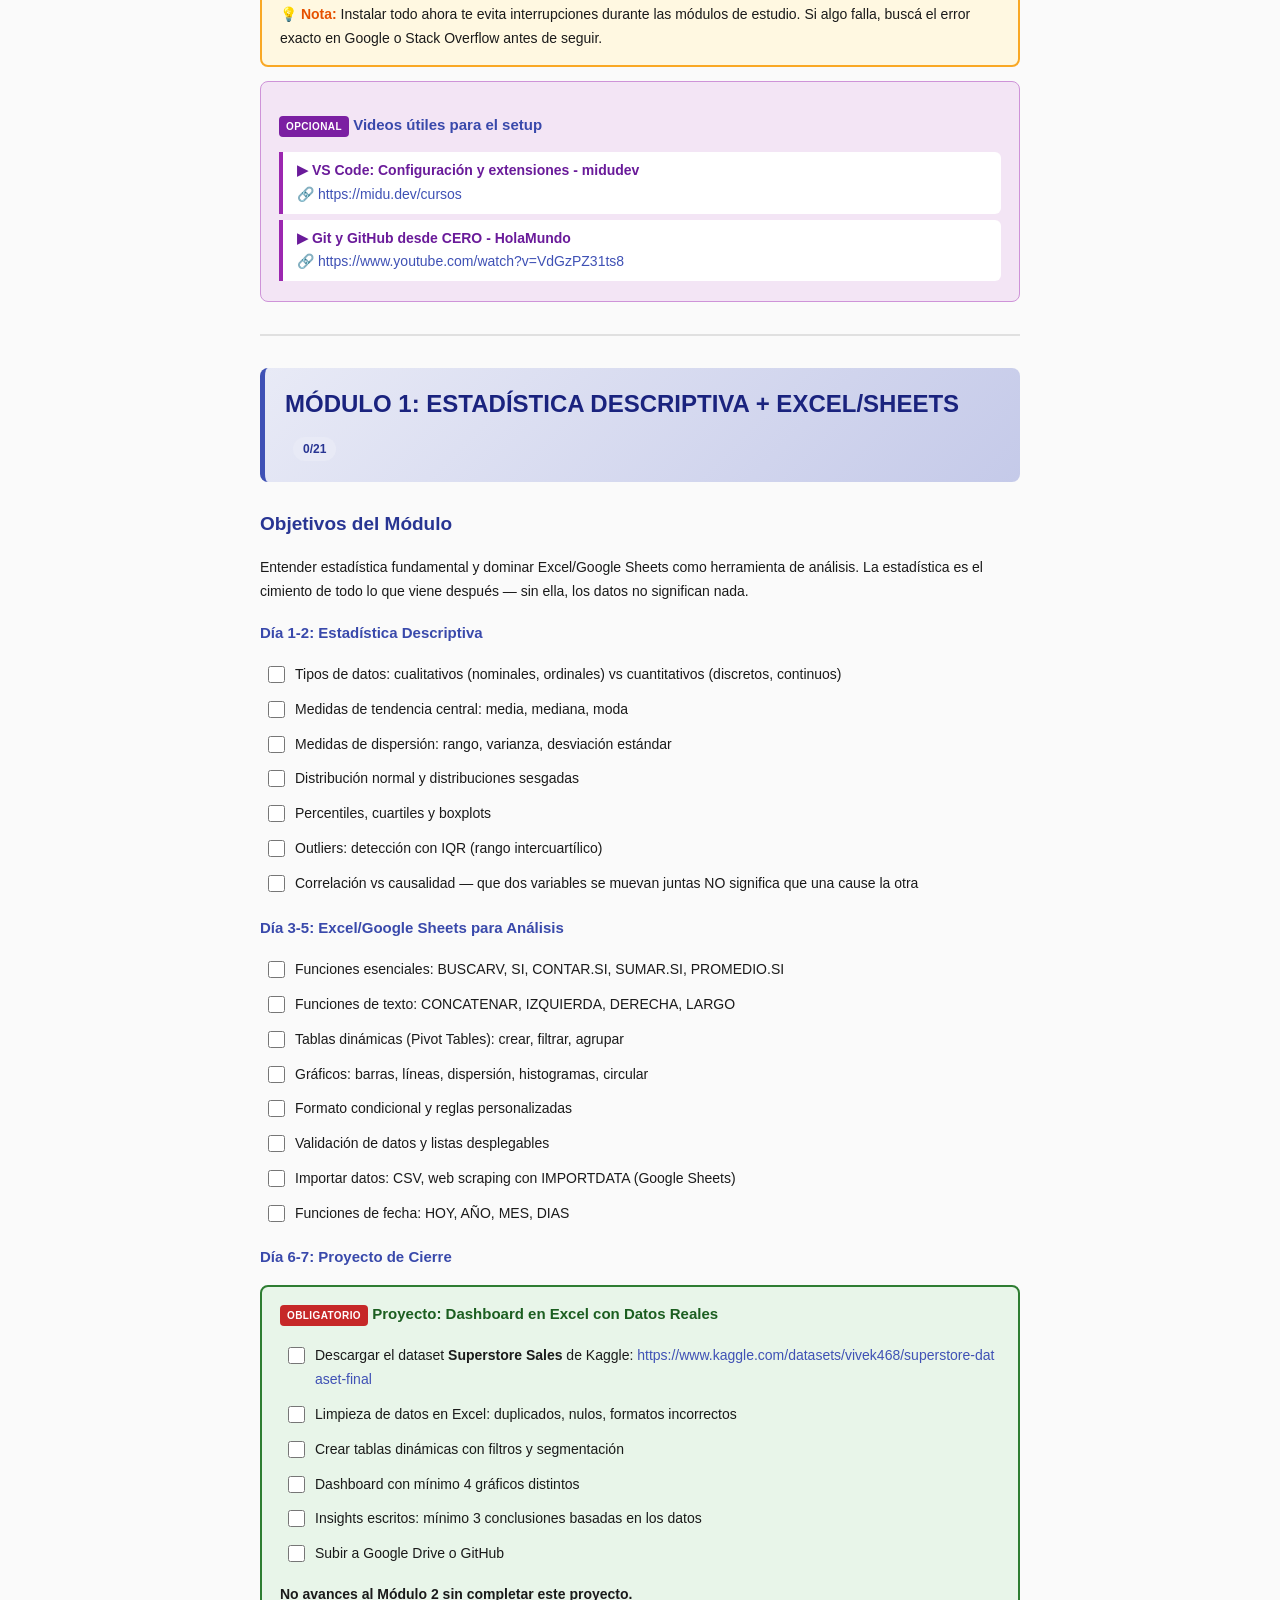
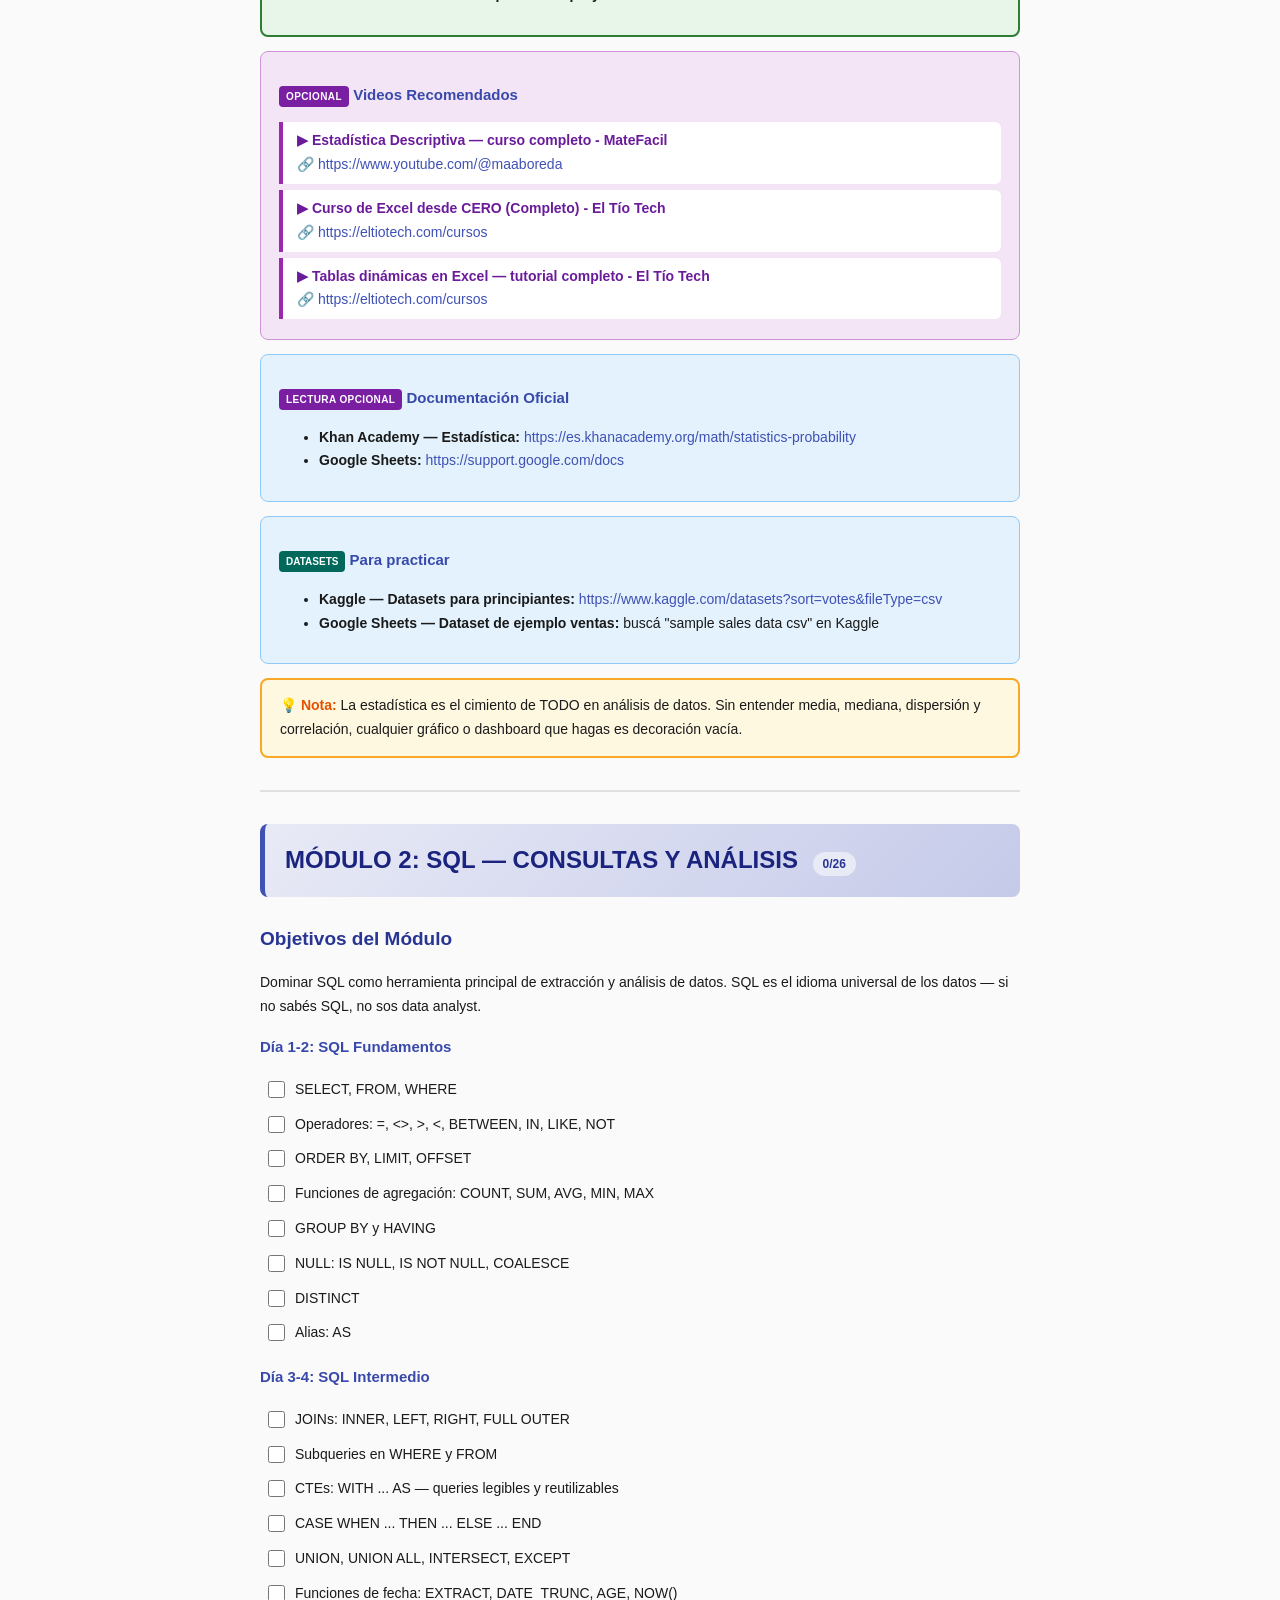
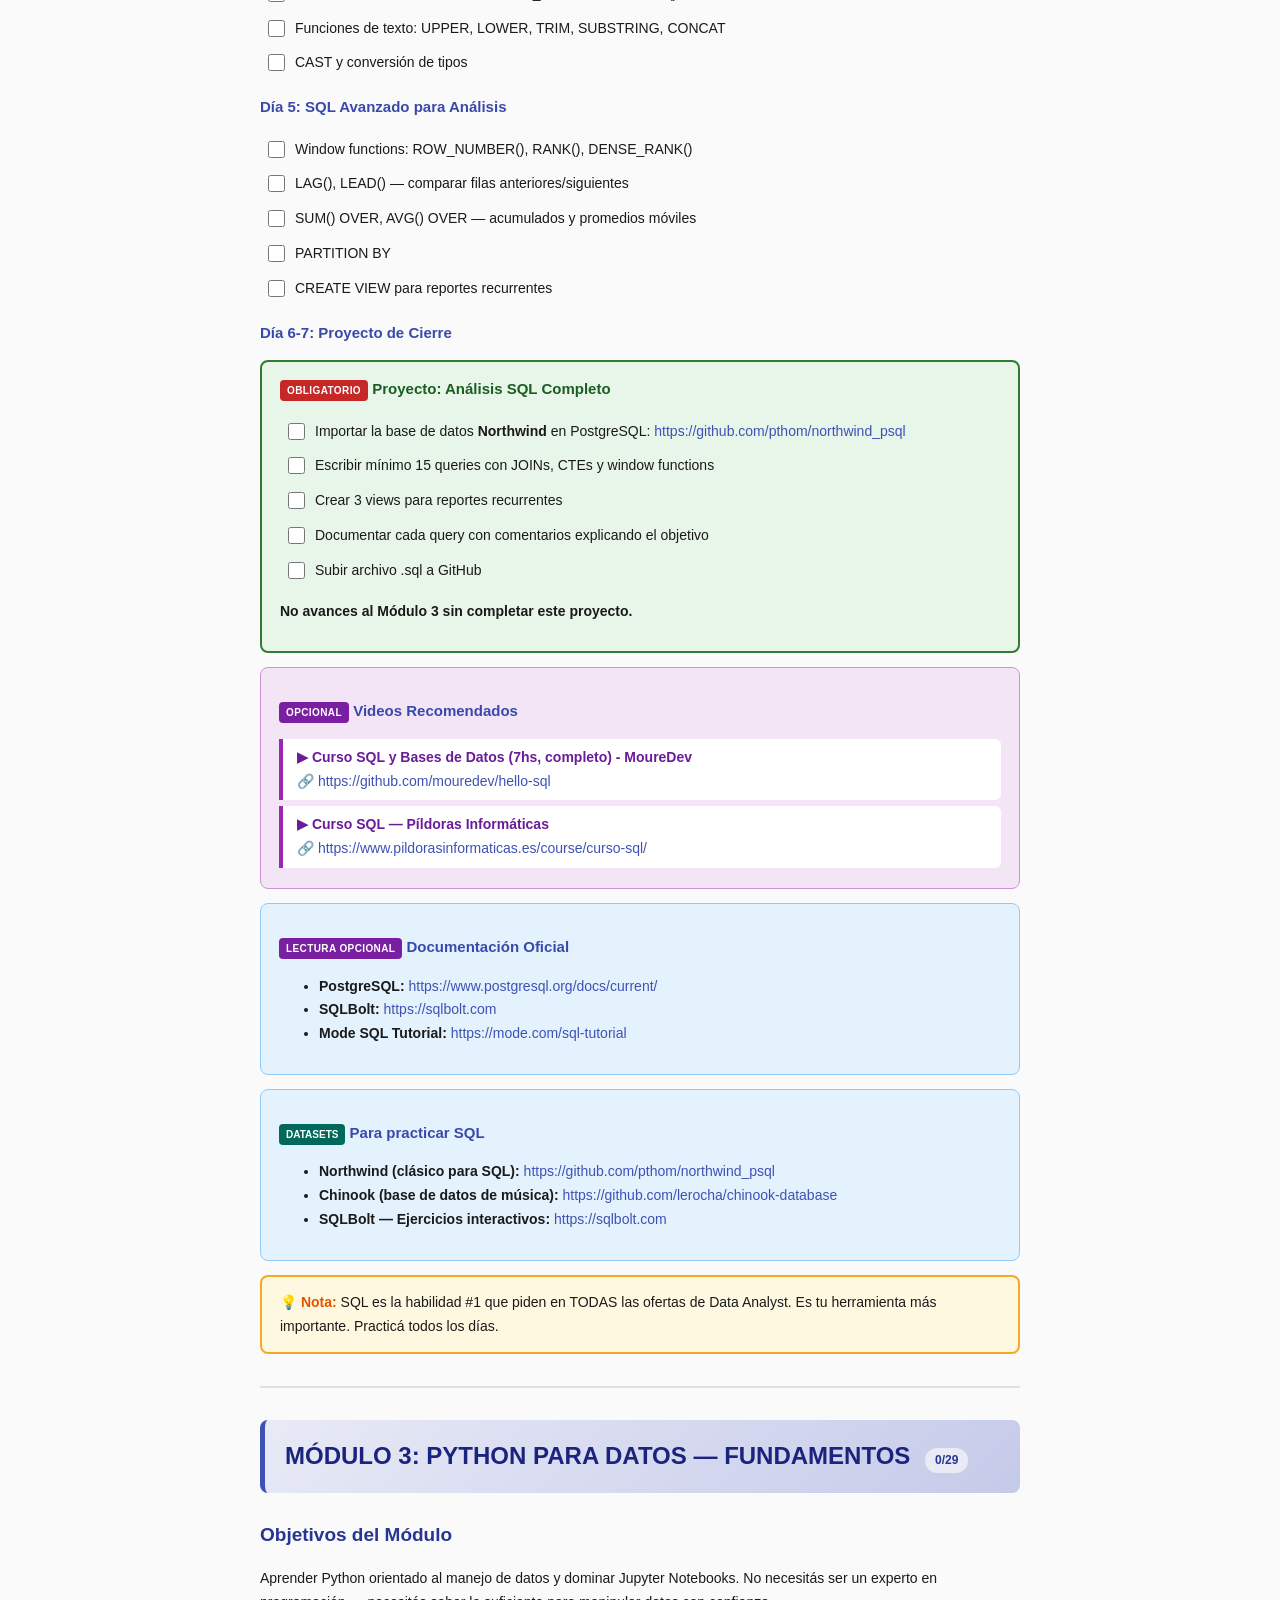
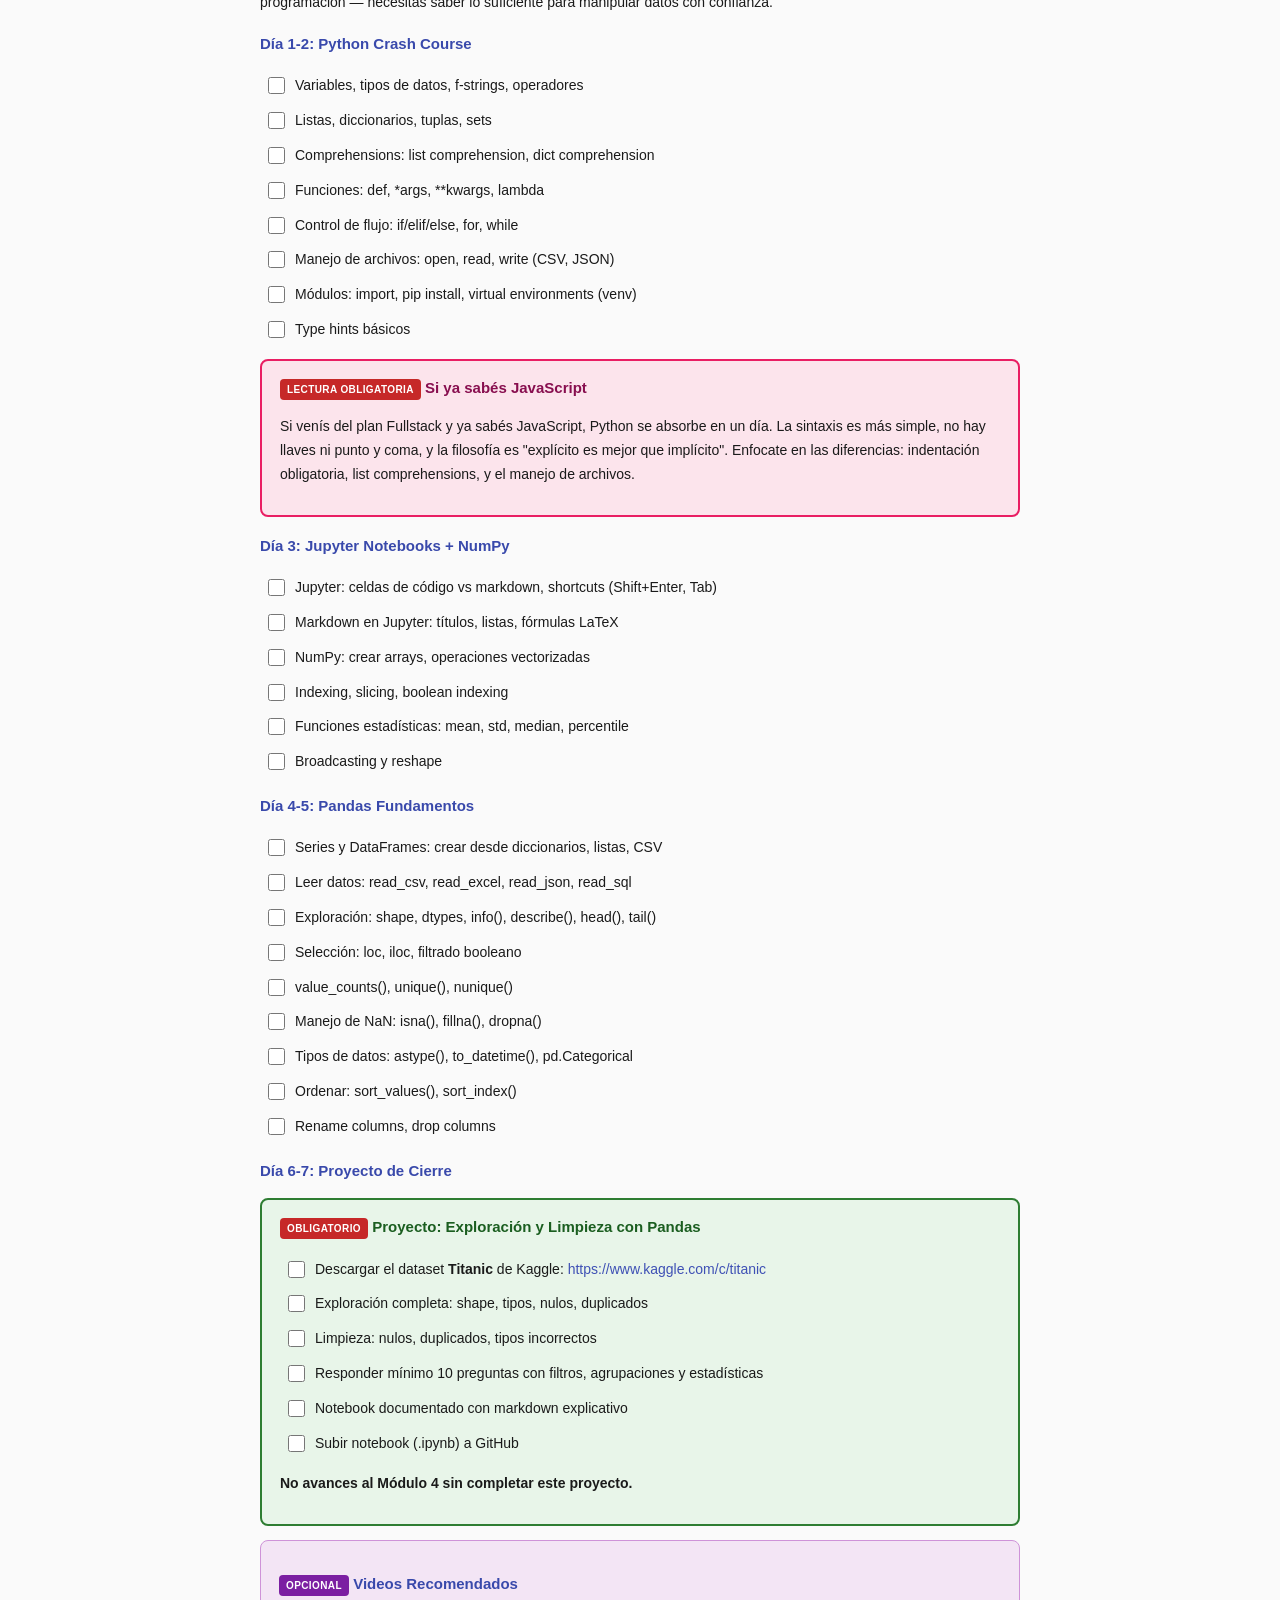
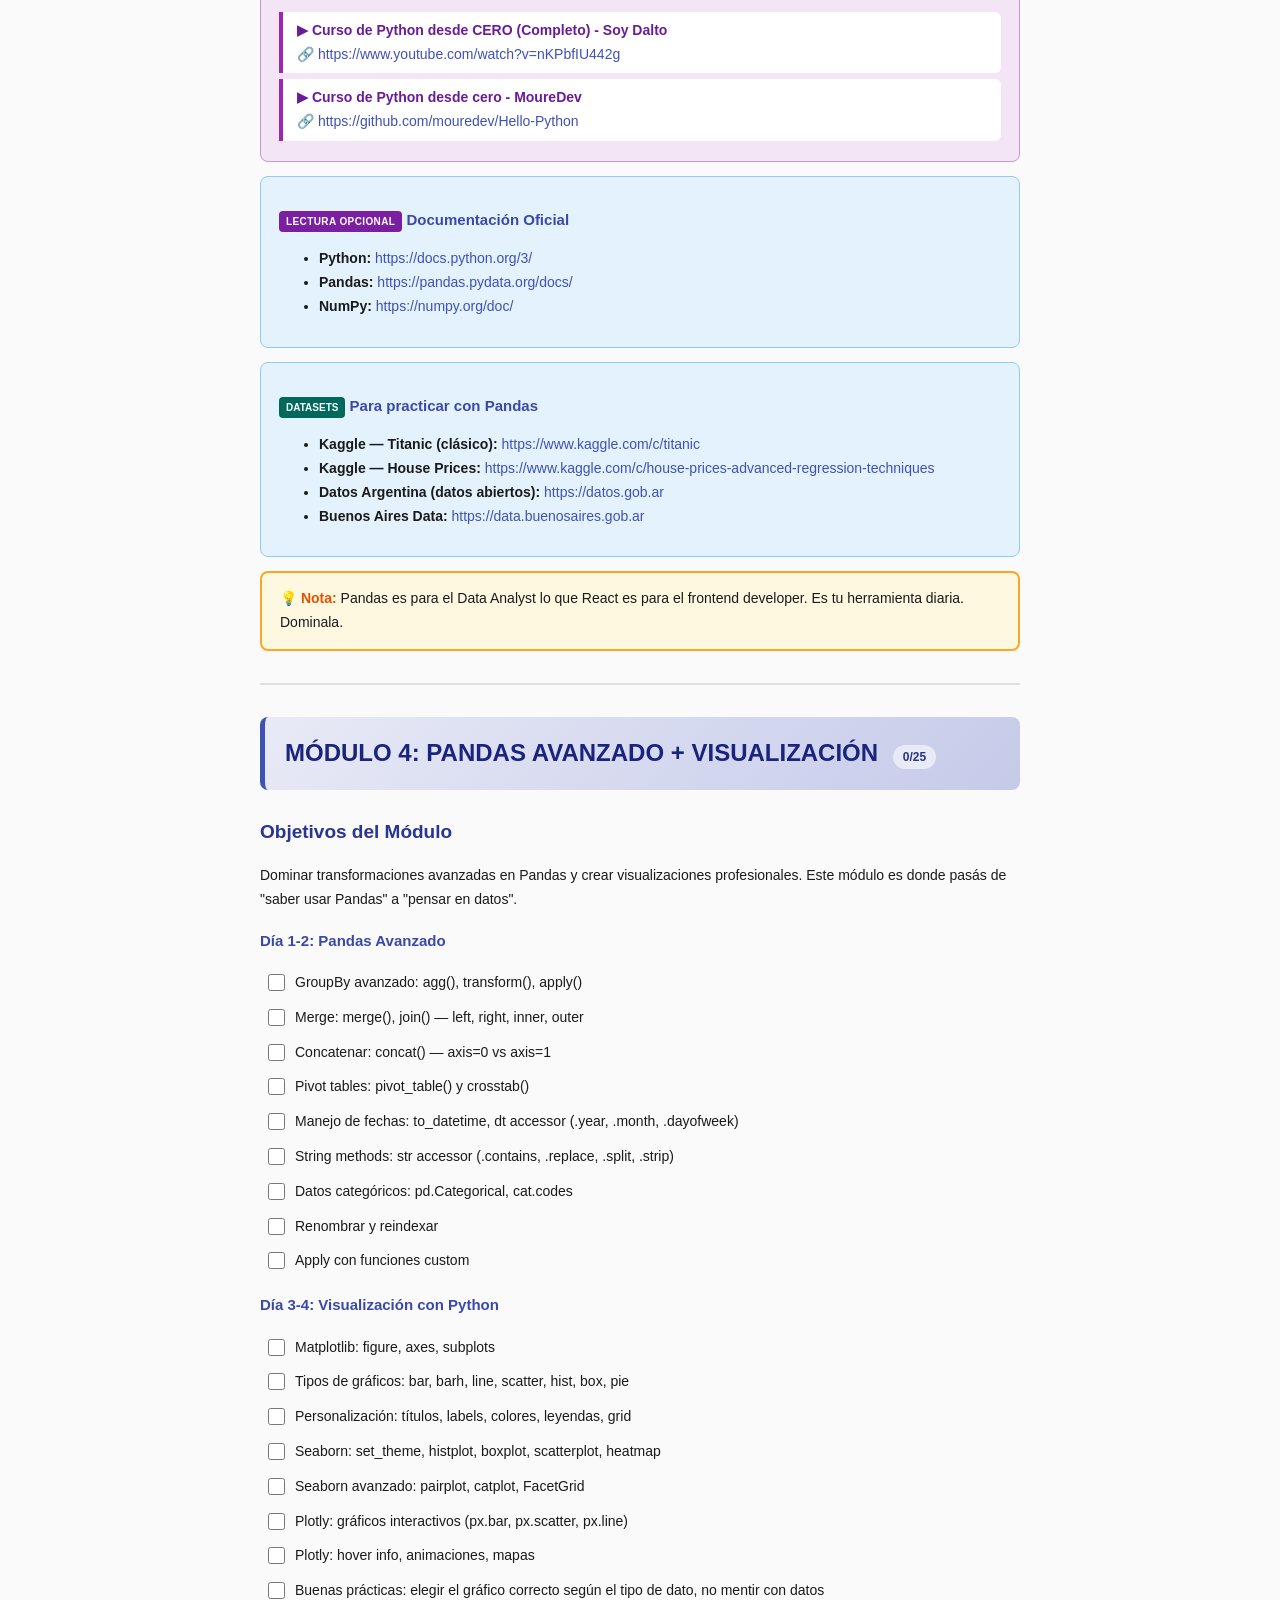
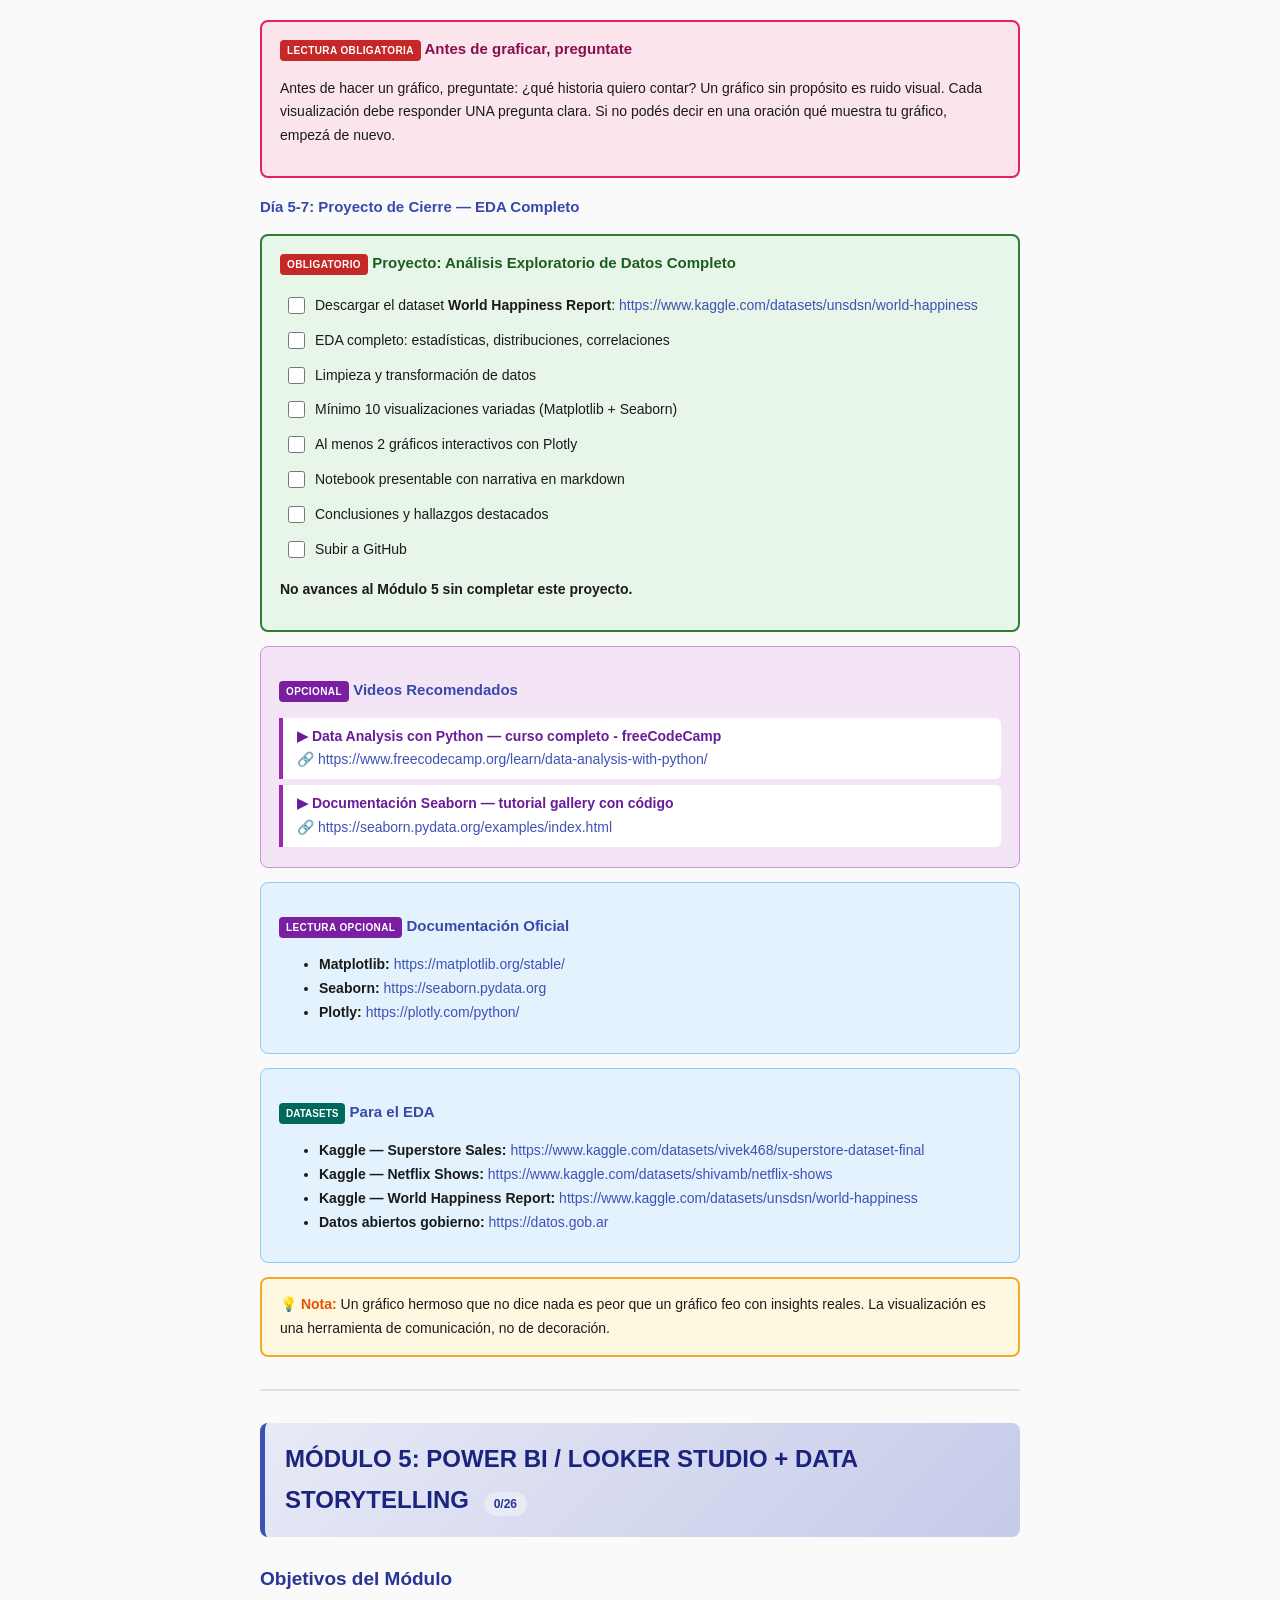
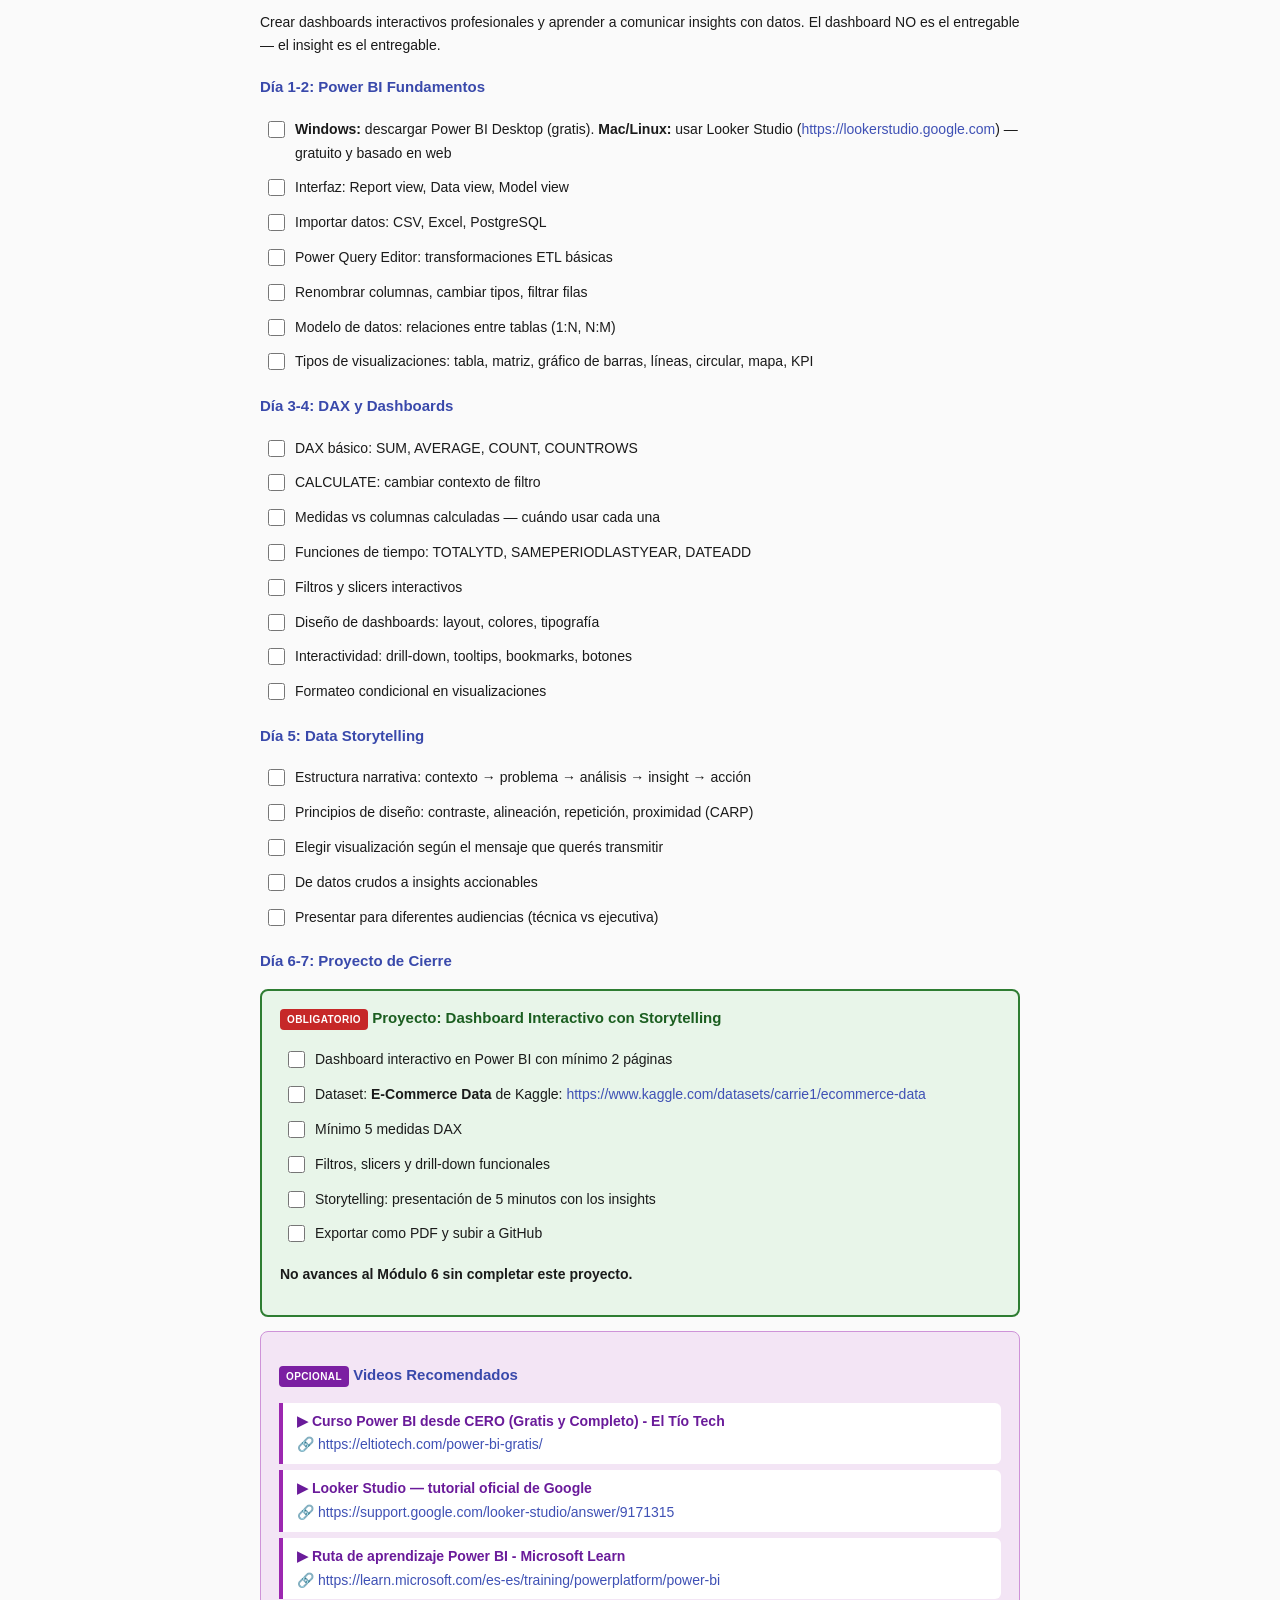
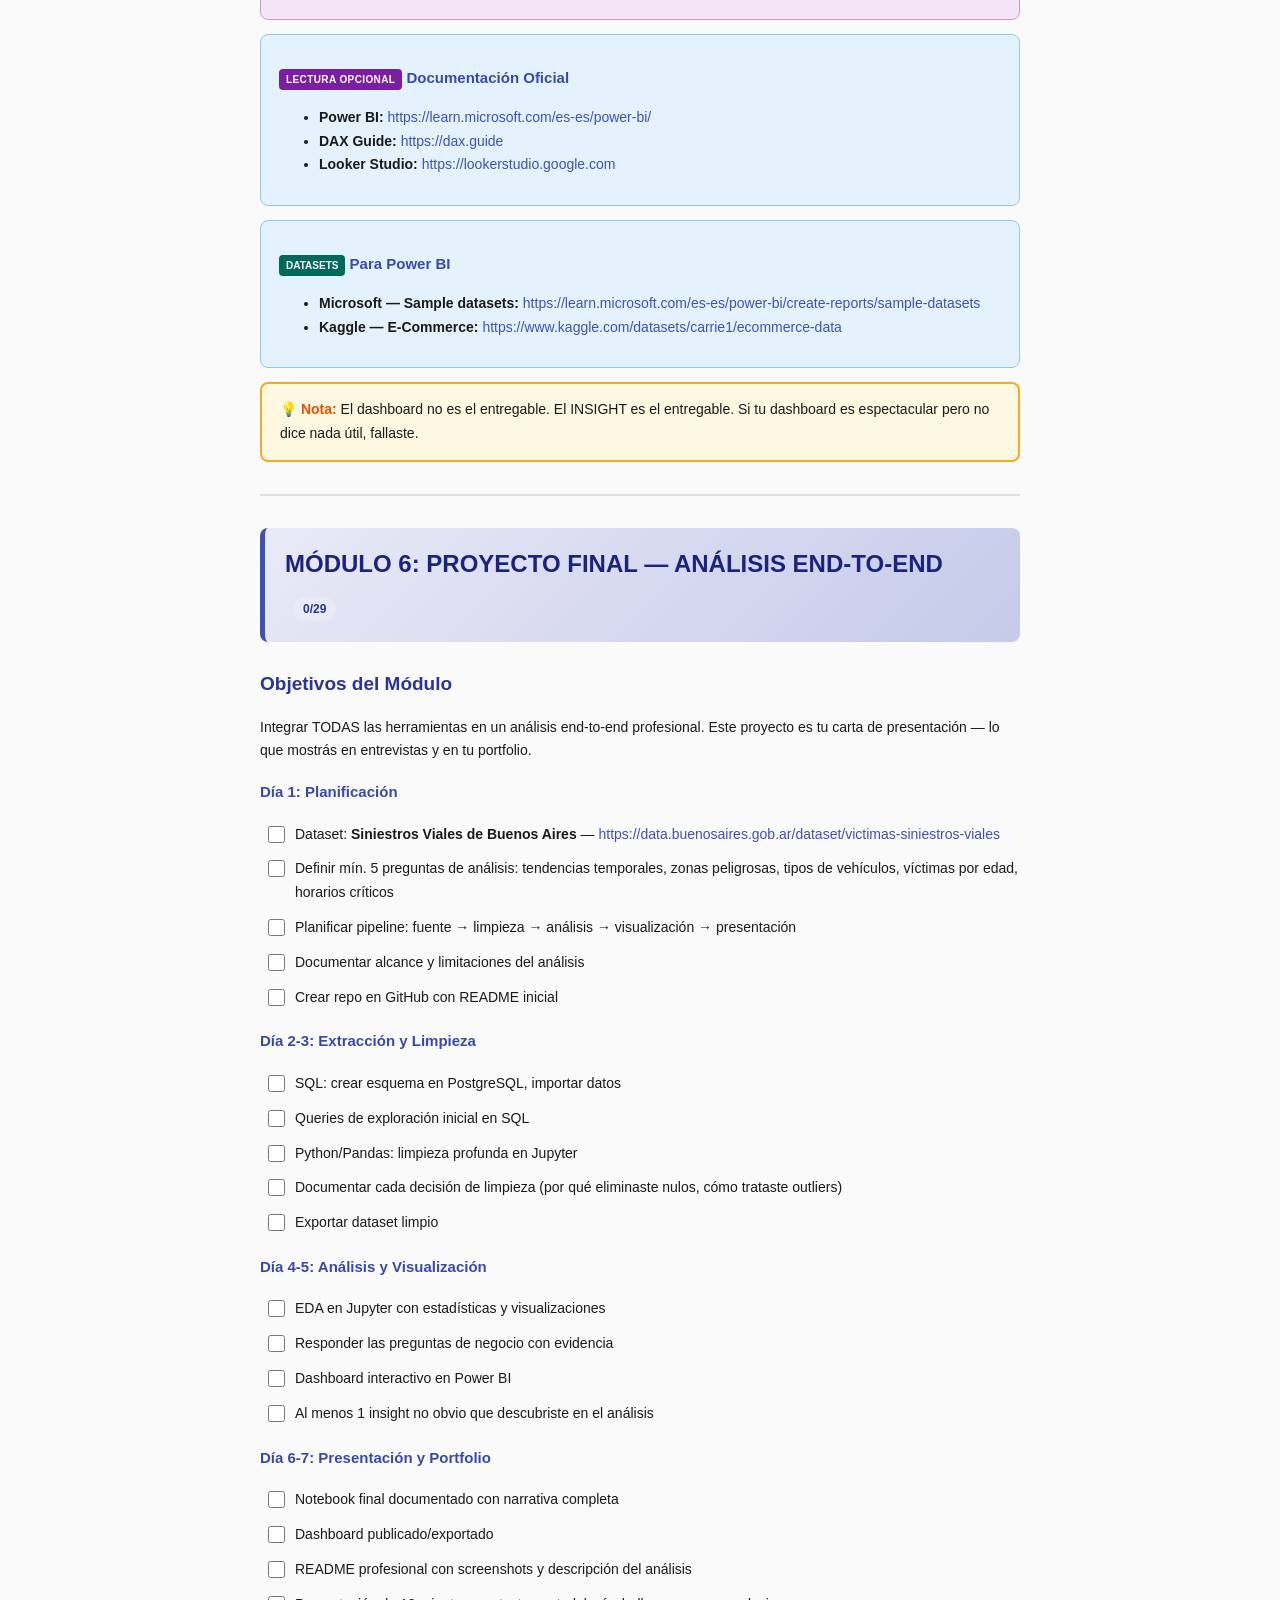
==== commit 5172519a: "refactor: modules instead of weeks, specific datasets, real-world workflow section, verified videos" ====
--- a/data-analyst-2026/index.html
+++ b/data-analyst-2026/index.html
@@ -22,12 +22,12 @@
       </div>
       <nav class="section-nav" id="sectionNav">
         <a href="#sec-prep" class="nav-chip" data-nav="sec-prep">Prep</a>
-        <a href="#sec-s1" class="nav-chip" data-nav="sec-s1">S1</a>
-        <a href="#sec-s2" class="nav-chip" data-nav="sec-s2">S2</a>
-        <a href="#sec-s3" class="nav-chip" data-nav="sec-s3">S3</a>
-        <a href="#sec-s4" class="nav-chip" data-nav="sec-s4">S4</a>
-        <a href="#sec-s5" class="nav-chip" data-nav="sec-s5">S5</a>
-        <a href="#sec-s6" class="nav-chip" data-nav="sec-s6">S6</a>
+        <a href="#sec-s1" class="nav-chip" data-nav="sec-s1">M1</a>
+        <a href="#sec-s2" class="nav-chip" data-nav="sec-s2">M2</a>
+        <a href="#sec-s3" class="nav-chip" data-nav="sec-s3">M3</a>
+        <a href="#sec-s4" class="nav-chip" data-nav="sec-s4">M4</a>
+        <a href="#sec-s5" class="nav-chip" data-nav="sec-s5">M5</a>
+        <a href="#sec-s6" class="nav-chip" data-nav="sec-s6">M6</a>
       </nav>
     </div>
 
@@ -41,7 +41,7 @@
           Final</b
         >
       </p>
-      <p>Duración: <b>6 semanas</b> (+ preparación de entorno)</p>
+      <p>Duración: <b>6 módulos</b> (+ preparación de entorno) — avanzá a tu ritmo</p>
       <p>
         <span class="tg">Excel</span><span class="tg">SQL</span
         ><span class="tg">PostgreSQL</span><span class="tg">Python</span
@@ -55,18 +55,18 @@
     <h2>Cómo usar este documento</h2>
     <p>
       Este plan está organizado en
-      <b>6 semanas + una etapa de preparación inicial</b>, cada una con una
+      <b>6 módulos + una etapa de preparación inicial</b>, cada una con una
       estructura clara y repetible:
     </p>
     <ul>
-      <li><b>Objetivos</b> — lo que deberías dominar al terminar la semana.</li>
+      <li><b>Objetivos</b> — lo que deberías dominar al terminar el módulo.</li>
       <li>
         <b>Temario con checkboxes</b> — marcá cada tema a medida que lo
         completes. Tu progreso se guarda automáticamente en el navegador.
       </li>
       <li>
         <b>Proyecto de cierre</b> <span class="mt">Obligatorio</span> — no
-        avances a la siguiente semana sin completarlo.
+        avances al siguiente módulo sin completarlo.
       </li>
       <li>
         <b>Videos recomendados</b> <span class="ot">Opcional</span> — material
@@ -85,12 +85,62 @@
 
     <hr />
 
+    <h2>¿Cómo trabaja un Data Analyst hoy?</h2>
+    <p>
+      Antes de arrancar, es importante que entiendas <b>para qué</b> estás
+      aprendiendo cada herramienta. Este es el flujo real de trabajo:
+    </p>
+    <table>
+      <tr>
+        <th>Etapa</th>
+        <th>Qué hacés</th>
+        <th>Herramientas</th>
+      </tr>
+      <tr>
+        <td><b>1. Pregunta</b></td>
+        <td>Definís qué problema de negocio querés responder</td>
+        <td>Reuniones, documentos, contexto</td>
+      </tr>
+      <tr>
+        <td><b>2. Extracción</b></td>
+        <td>Sacás los datos de bases de datos, APIs o archivos</td>
+        <td>SQL, Python, Excel</td>
+      </tr>
+      <tr>
+        <td><b>3. Limpieza</b></td>
+        <td>Corregís nulos, duplicados, formatos, outliers</td>
+        <td>Pandas, SQL, Power Query</td>
+      </tr>
+      <tr>
+        <td><b>4. Análisis</b></td>
+        <td>Explorás patrones, correlaciones, tendencias</td>
+        <td>Pandas, SQL, estadística</td>
+      </tr>
+      <tr>
+        <td><b>5. Visualización</b></td>
+        <td>Creás gráficos y dashboards para comunicar hallazgos</td>
+        <td>Power BI, Looker Studio, Matplotlib</td>
+      </tr>
+      <tr>
+        <td><b>6. Presentación</b></td>
+        <td>Contás la historia con los datos y proponés acciones</td>
+        <td>Slides, dashboards, reportes</td>
+      </tr>
+    </table>
+    <div class="tb">
+      <b>💡 Nota:</b> El 80% del tiempo de un Data Analyst se va en las etapas
+      2 y 3 (extracción y limpieza). Los datos reales siempre están sucios.
+      Por eso este plan dedica módulos enteros a SQL, Pandas y limpieza de datos.
+    </div>
+
+    <hr />
+
     <h2>Resumen General</h2>
     <table>
       <tr>
-        <th>Etapa</th>
+        <th>Módulo</th>
         <th>Contenido</th>
-        <th>Proyecto de Cierre</th>
+        <th>Proyecto (dataset)</th>
       </tr>
       <tr>
         <td><b>Prep</b></td>
@@ -98,34 +148,34 @@
         <td>—</td>
       </tr>
       <tr>
-        <td><b>Sem. 1</b></td>
+        <td><b>Mod. 1</b></td>
         <td>Estadística Descriptiva + Excel/Sheets</td>
-        <td>Dashboard en Excel con Tablas Dinámicas</td>
-      </tr>
-      <tr>
-        <td><b>Sem. 2</b></td>
+        <td>Dashboard — Superstore Sales</td>
+      </tr>
+      <tr>
+        <td><b>Mod. 2</b></td>
         <td>SQL — Consultas y Análisis</td>
-        <td>Análisis SQL con JOINs, CTEs y Window Functions</td>
-      </tr>
-      <tr>
-        <td><b>Sem. 3</b></td>
-        <td>Python para Datos — Fundamentos</td>
-        <td>Exploración y Limpieza con Pandas en Jupyter</td>
-      </tr>
-      <tr>
-        <td><b>Sem. 4</b></td>
+        <td>Análisis SQL — Northwind</td>
+      </tr>
+      <tr>
+        <td><b>Mod. 3</b></td>
+        <td>Python + Pandas Fundamentos</td>
+        <td>Limpieza — Titanic</td>
+      </tr>
+      <tr>
+        <td><b>Mod. 4</b></td>
         <td>Pandas Avanzado + Visualización</td>
-        <td>EDA Completo con Matplotlib, Seaborn y Plotly</td>
-      </tr>
-      <tr>
-        <td><b>Sem. 5</b></td>
-        <td>Power BI + Data Storytelling</td>
-        <td>Dashboard Interactivo con DAX y Storytelling</td>
-      </tr>
-      <tr>
-        <td><b>Sem. 6</b></td>
+        <td>EDA — World Happiness Report</td>
+      </tr>
+      <tr>
+        <td><b>Mod. 5</b></td>
+        <td>Power BI / Looker Studio + Storytelling</td>
+        <td>Dashboard — E-Commerce</td>
+      </tr>
+      <tr>
+        <td><b>Mod. 6</b></td>
         <td>Proyecto Final End-to-End</td>
-        <td>Análisis Completo: SQL + Python + Power BI + Presentación</td>
+        <td>Análisis — Accidentes Viales CABA</td>
       </tr>
     </table>
 
@@ -137,13 +187,13 @@
         PREPARACIÓN: ENTORNO DE TRABAJO
         <span class="section-progress" id="sp-prep"></span>
       </h1>
-      <p>Completar antes de empezar la Semana 1</p>
+      <p>Completar antes de empezar el Módulo 1</p>
     </div>
 
     <h2>Objetivo</h2>
     <p>
       Tener tu entorno de desarrollo completamente listo para que cuando
-      empieces la Semana 1, solo tengas que enfocarte en aprender.
+      empieces el Módulo 1, solo tengas que enfocarte en aprender.
     </p>
 
     <h3>Python 3.13+</h3>
@@ -345,7 +395,7 @@
 
     <div class="tb">
       <b>💡 Nota:</b> Instalar todo ahora te evita interrupciones durante las
-      semanas de estudio. Si algo falla, buscá el error exacto en Google o
+      módulos de estudio. Si algo falla, buscá el error exacto en Google o
       Stack Overflow antes de seguir.
     </div>
 
@@ -363,15 +413,15 @@
 
     <hr />
 
-    <!-- ===================== SEMANA 1 ===================== -->
+    <!-- ===================== MÓDULO 1 ===================== -->
     <div class="mh" id="sec-s1">
       <h1>
-        SEMANA 1: ESTADÍSTICA DESCRIPTIVA + EXCEL/SHEETS
+        MÓDULO 1: ESTADÍSTICA DESCRIPTIVA + EXCEL/SHEETS
         <span class="section-progress" id="sp-s1"></span>
       </h1>
     </div>
 
-    <h2>Objetivos de la Semana</h2>
+    <h2>Objetivos del Módulo</h2>
     <p>
       Entender estadística fundamental y dominar Excel/Google Sheets como
       herramienta de análisis. La estadística es el cimiento de todo lo que
@@ -505,8 +555,7 @@
         <li>
           <div class="ci">
             <input type="checkbox" id="cb-s1-15" /><label for="cb-s1-15"
-              >Descargar dataset real (ej: datos de ventas de Kaggle o datos
-              abiertos)</label
+              >Descargar el dataset <b>Superstore Sales</b> de Kaggle: https://www.kaggle.com/datasets/vivek468/superstore-dataset-final</label
             >
           </div>
         </li>
@@ -548,17 +597,21 @@
           </div>
         </li>
       </ul>
-      <p><b>No avances a la Semana 2 sin completar este proyecto.</b></p>
+      <p><b>No avances al Módulo 2 sin completar este proyecto.</b></p>
     </div>
 
     <div class="vs">
       <h3><span class="ot">Opcional</span> Videos Recomendados</h3>
       <div class="vi">
-        <b>▶ Estadística desde CERO para Data Science - DotCSV</b><br />🔗
-        https://www.youtube.com/watch?v=G9_l8QASg_8
+        <b>▶ Estadística Descriptiva — curso completo - MateFacil</b><br />🔗
+        https://www.youtube.com/@maaboreda
       </div>
       <div class="vi">
-        <b>▶ Curso de Excel desde CERO - El Tío Tech</b><br />🔗
+        <b>▶ Curso de Excel desde CERO (Completo) - El Tío Tech</b><br />🔗
+        https://eltiotech.com/cursos
+      </div>
+      <div class="vi">
+        <b>▶ Tablas dinámicas en Excel — tutorial completo - El Tío Tech</b><br />🔗
         https://eltiotech.com/cursos
       </div>
     </div>
@@ -592,15 +645,15 @@
 
     <hr />
 
-    <!-- ===================== SEMANA 2 ===================== -->
+    <!-- ===================== MÓDULO 2 ===================== -->
     <div class="mh" id="sec-s2">
       <h1>
-        SEMANA 2: SQL — CONSULTAS Y ANÁLISIS
+        MÓDULO 2: SQL — CONSULTAS Y ANÁLISIS
         <span class="section-progress" id="sp-s2"></span>
       </h1>
     </div>
 
-    <h2>Objetivos de la Semana</h2>
+    <h2>Objetivos del Módulo</h2>
     <p>
       Dominar SQL como herramienta principal de extracción y análisis de datos.
       SQL es el idioma universal de los datos — si no sabés SQL, no sos data
@@ -775,8 +828,7 @@
         <li>
           <div class="ci">
             <input type="checkbox" id="cb-s2-21" /><label for="cb-s2-21"
-              >Importar dataset en PostgreSQL (mínimo 3 tablas
-              relacionadas)</label
+              >Importar la base de datos <b>Northwind</b> en PostgreSQL: https://github.com/pthom/northwind_psql</label
             >
           </div>
         </li>
@@ -811,21 +863,17 @@
           </div>
         </li>
       </ul>
-      <p><b>No avances a la Semana 3 sin completar este proyecto.</b></p>
+      <p><b>No avances al Módulo 3 sin completar este proyecto.</b></p>
     </div>
 
     <div class="vs">
       <h3><span class="ot">Opcional</span> Videos Recomendados</h3>
       <div class="vi">
-        <b>▶ Curso de SQL desde CERO (Completo) - Soy Dalto</b><br />🔗
-        https://www.youtube.com/@saboreda4964
-      </div>
-      <div class="vi">
-        <b>▶ Curso SQL y Bases de Datos desde CERO - MoureDev</b><br />🔗
+        <b>▶ Curso SQL y Bases de Datos (7hs, completo) - MoureDev</b><br />🔗
         https://github.com/mouredev/hello-sql
       </div>
       <div class="vi">
-        <b>▶ Curso SQL - Píldoras Informáticas</b><br />🔗
+        <b>▶ Curso SQL — Píldoras Informáticas</b><br />🔗
         https://www.pildorasinformaticas.es/course/curso-sql/
       </div>
     </div>
@@ -860,15 +908,15 @@
 
     <hr />
 
-    <!-- ===================== SEMANA 3 ===================== -->
+    <!-- ===================== MÓDULO 3 ===================== -->
     <div class="mh" id="sec-s3">
       <h1>
-        SEMANA 3: PYTHON PARA DATOS — FUNDAMENTOS
+        MÓDULO 3: PYTHON PARA DATOS — FUNDAMENTOS
         <span class="section-progress" id="sp-s3"></span>
       </h1>
     </div>
 
-    <h2>Objetivos de la Semana</h2>
+    <h2>Objetivos del Módulo</h2>
     <p>
       Aprender Python orientado al manejo de datos y dominar Jupyter Notebooks.
       No necesitás ser un experto en programación — necesitás saber lo
@@ -1074,7 +1122,7 @@
         <li>
           <div class="ci">
             <input type="checkbox" id="cb-s3-23" /><label for="cb-s3-23"
-              >Cargar dataset real en Jupyter (CSV de Kaggle)</label
+              >Descargar el dataset <b>Titanic</b> de Kaggle: https://www.kaggle.com/c/titanic</label
             >
           </div>
         </li>
@@ -1115,7 +1163,7 @@
           </div>
         </li>
       </ul>
-      <p><b>No avances a la Semana 4 sin completar este proyecto.</b></p>
+      <p><b>No avances al Módulo 4 sin completar este proyecto.</b></p>
     </div>
 
     <div class="vs">
@@ -1156,18 +1204,18 @@
 
     <hr />
 
-    <!-- ===================== SEMANA 4 ===================== -->
+    <!-- ===================== MÓDULO 4 ===================== -->
     <div class="mh" id="sec-s4">
       <h1>
-        SEMANA 4: PANDAS AVANZADO + VISUALIZACIÓN
+        MÓDULO 4: PANDAS AVANZADO + VISUALIZACIÓN
         <span class="section-progress" id="sp-s4"></span>
       </h1>
     </div>
 
-    <h2>Objetivos de la Semana</h2>
+    <h2>Objetivos del Módulo</h2>
     <p>
       Dominar transformaciones avanzadas en Pandas y crear visualizaciones
-      profesionales. Esta semana es donde pasás de "saber usar Pandas" a
+      profesionales. Este módulo es donde pasás de "saber usar Pandas" a
       "pensar en datos".
     </p>
 
@@ -1324,8 +1372,7 @@
         <li>
           <div class="ci">
             <input type="checkbox" id="cb-s4-17" /><label for="cb-s4-17"
-              >Elegir dataset real de Kaggle (mínimo 5000 filas, 10+
-              columnas)</label
+              >Descargar el dataset <b>World Happiness Report</b>: https://www.kaggle.com/datasets/unsdsn/world-happiness</label
             >
           </div>
         </li>
@@ -1381,18 +1428,18 @@
           </div>
         </li>
       </ul>
-      <p><b>No avances a la Semana 5 sin completar este proyecto.</b></p>
+      <p><b>No avances al Módulo 5 sin completar este proyecto.</b></p>
     </div>
 
     <div class="vs">
       <h3><span class="ot">Opcional</span> Videos Recomendados</h3>
       <div class="vi">
-        <b>▶ Matplotlib Tutorial Completo en Español - Codificando Bits</b><br />🔗
-        https://codificandobits.com
+        <b>▶ Data Analysis con Python — curso completo - freeCodeCamp</b><br />🔗
+        https://www.freecodecamp.org/learn/data-analysis-with-python/
       </div>
       <div class="vi">
-        <b>▶ Visualización de datos con Python - freeCodeCamp en Español</b><br />🔗
-        https://www.youtube.com/@faboreda
+        <b>▶ Documentación Seaborn — tutorial gallery con código</b><br />🔗
+        https://seaborn.pydata.org/examples/index.html
       </div>
     </div>
 
@@ -1423,15 +1470,15 @@
 
     <hr />
 
-    <!-- ===================== SEMANA 5 ===================== -->
+    <!-- ===================== MÓDULO 5 ===================== -->
     <div class="mh" id="sec-s5">
       <h1>
-        SEMANA 5: POWER BI + DATA STORYTELLING
+        MÓDULO 5: POWER BI / LOOKER STUDIO + DATA STORYTELLING
         <span class="section-progress" id="sp-s5"></span>
       </h1>
     </div>
 
-    <h2>Objetivos de la Semana</h2>
+    <h2>Objetivos del Módulo</h2>
     <p>
       Crear dashboards interactivos profesionales y aprender a comunicar
       insights con datos. El dashboard NO es el entregable — el insight es el
@@ -1443,8 +1490,7 @@
       <li>
         <div class="ci">
           <input type="checkbox" id="cb-s5-0" /><label for="cb-s5-0"
-            >Descargar Power BI Desktop (Windows) o alternativa: Looker Studio
-            (web)</label
+            ><b>Windows:</b> descargar Power BI Desktop (gratis). <b>Mac/Linux:</b> usar Looker Studio (https://lookerstudio.google.com) — gratuito y basado en web</label
           >
         </div>
       </li>
@@ -1613,7 +1659,7 @@
         <li>
           <div class="ci">
             <input type="checkbox" id="cb-s5-21" /><label for="cb-s5-21"
-              >Dataset real con múltiples tablas relacionadas</label
+              >Dataset: <b>E-Commerce Data</b> de Kaggle: https://www.kaggle.com/datasets/carrie1/ecommerce-data</label
             >
           </div>
         </li>
@@ -1646,17 +1692,21 @@
           </div>
         </li>
       </ul>
-      <p><b>No avances a la Semana 6 sin completar este proyecto.</b></p>
+      <p><b>No avances al Módulo 6 sin completar este proyecto.</b></p>
     </div>
 
     <div class="vs">
       <h3><span class="ot">Opcional</span> Videos Recomendados</h3>
       <div class="vi">
-        <b>▶ Curso de Power BI desde CERO (Gratis y Completo) - El Tío Tech</b><br />🔗
+        <b>▶ Curso Power BI desde CERO (Gratis y Completo) - El Tío Tech</b><br />🔗
         https://eltiotech.com/power-bi-gratis/
       </div>
       <div class="vi">
-        <b>▶ Power BI — Ruta de aprendizaje oficial - Microsoft Learn</b><br />🔗
+        <b>▶ Looker Studio — tutorial oficial de Google</b><br />🔗
+        https://support.google.com/looker-studio/answer/9171315
+      </div>
+      <div class="vi">
+        <b>▶ Ruta de aprendizaje Power BI - Microsoft Learn</b><br />🔗
         https://learn.microsoft.com/es-es/training/powerplatform/power-bi
       </div>
     </div>
@@ -1691,15 +1741,15 @@
 
     <hr />
 
-    <!-- ===================== SEMANA 6 ===================== -->
+    <!-- ===================== MÓDULO 6 ===================== -->
     <div class="mh" id="sec-s6">
       <h1>
-        SEMANA 6: PROYECTO FINAL — ANÁLISIS END-TO-END
+        MÓDULO 6: PROYECTO FINAL — ANÁLISIS END-TO-END
         <span class="section-progress" id="sp-s6"></span>
       </h1>
     </div>
 
-    <h2>Objetivos de la Semana</h2>
+    <h2>Objetivos del Módulo</h2>
     <p>
       Integrar TODAS las herramientas en un análisis end-to-end profesional.
       Este proyecto es tu carta de presentación — lo que mostrás en entrevistas
@@ -1711,15 +1761,14 @@
       <li>
         <div class="ci">
           <input type="checkbox" id="cb-s6-0" /><label for="cb-s6-0"
-            >Elegir dataset real (Kaggle, datos abiertos gobierno, APIs
-            públicas)</label
+            >Dataset: <b>Siniestros Viales de Buenos Aires</b> — https://data.buenosaires.gob.ar/dataset/victimas-siniestros-viales</label
           >
         </div>
       </li>
       <li>
         <div class="ci">
           <input type="checkbox" id="cb-s6-1" /><label for="cb-s6-1"
-            >Definir mínimo 5 preguntas de negocio concretas</label
+            >Definir mín. 5 preguntas de análisis: tendencias temporales, zonas peligrosas, tipos de vehículos, víctimas por edad, horarios críticos</label
           >
         </div>
       </li>
@@ -1947,8 +1996,12 @@
     <div class="vs">
       <h3><span class="ot">Opcional</span> Videos Recomendados</h3>
       <div class="vi">
-        <b>▶ Cómo hacer un proyecto de Data Analysis - Alex The Analyst</b><br />🔗
+        <b>▶ Data Analyst portfolio — Alex The Analyst (canal)</b><br />🔗
         https://www.youtube.com/@AlexTheAnalyst
+      </div>
+      <div class="vi">
+        <b>▶ Buenos Aires Data — portal de datos abiertos</b><br />🔗
+        https://data.buenosaires.gob.ar
       </div>
     </div>
 
@@ -2002,29 +2055,29 @@
         <th>Fuerte en</th>
       </tr>
       <tr>
-        <td>Ringa Tech</td>
-        <td>YouTube</td>
-        <td>Python, Pandas, Data Science</td>
-      </tr>
-      <tr>
-        <td>Píldoras Informáticas</td>
-        <td>YouTube</td>
-        <td>SQL, bases de datos</td>
-      </tr>
-      <tr>
         <td>Soy Dalto</td>
         <td>YouTube</td>
-        <td>Python desde cero</td>
+        <td>Python, SQL desde cero</td>
+      </tr>
+      <tr>
+        <td>MoureDev</td>
+        <td>YouTube / GitHub</td>
+        <td>Python, SQL, Git</td>
       </tr>
       <tr>
         <td>El Tío Tech</td>
-        <td>YouTube</td>
-        <td>Power BI, Excel</td>
-      </tr>
-      <tr>
-        <td>Matemáticas profe Alex</td>
-        <td>YouTube</td>
-        <td>Estadística</td>
+        <td>YouTube / Web</td>
+        <td>Excel, Power BI</td>
+      </tr>
+      <tr>
+        <td>Píldoras Informáticas</td>
+        <td>YouTube / Web</td>
+        <td>SQL, bases de datos</td>
+      </tr>
+      <tr>
+        <td>freeCodeCamp</td>
+        <td>YouTube / Web</td>
+        <td>Data Analysis con Python</td>
       </tr>
     </table>
 
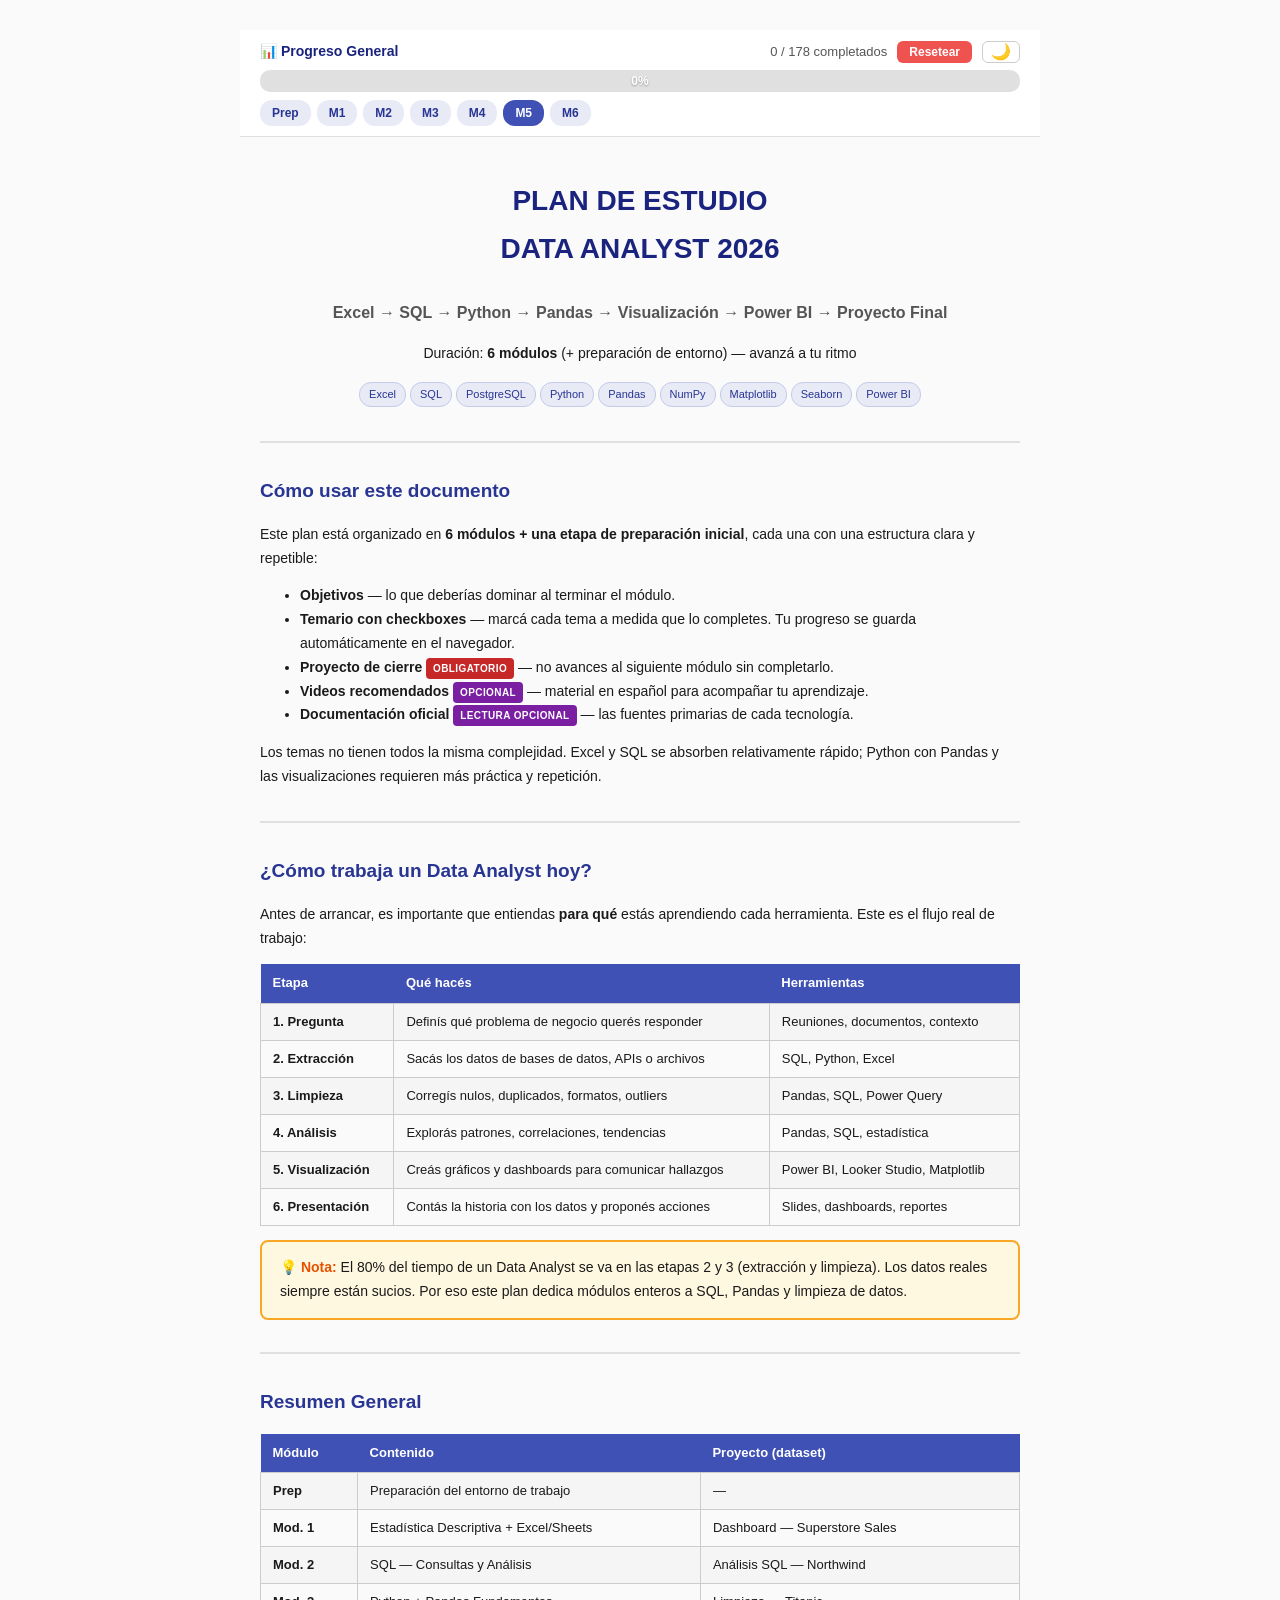
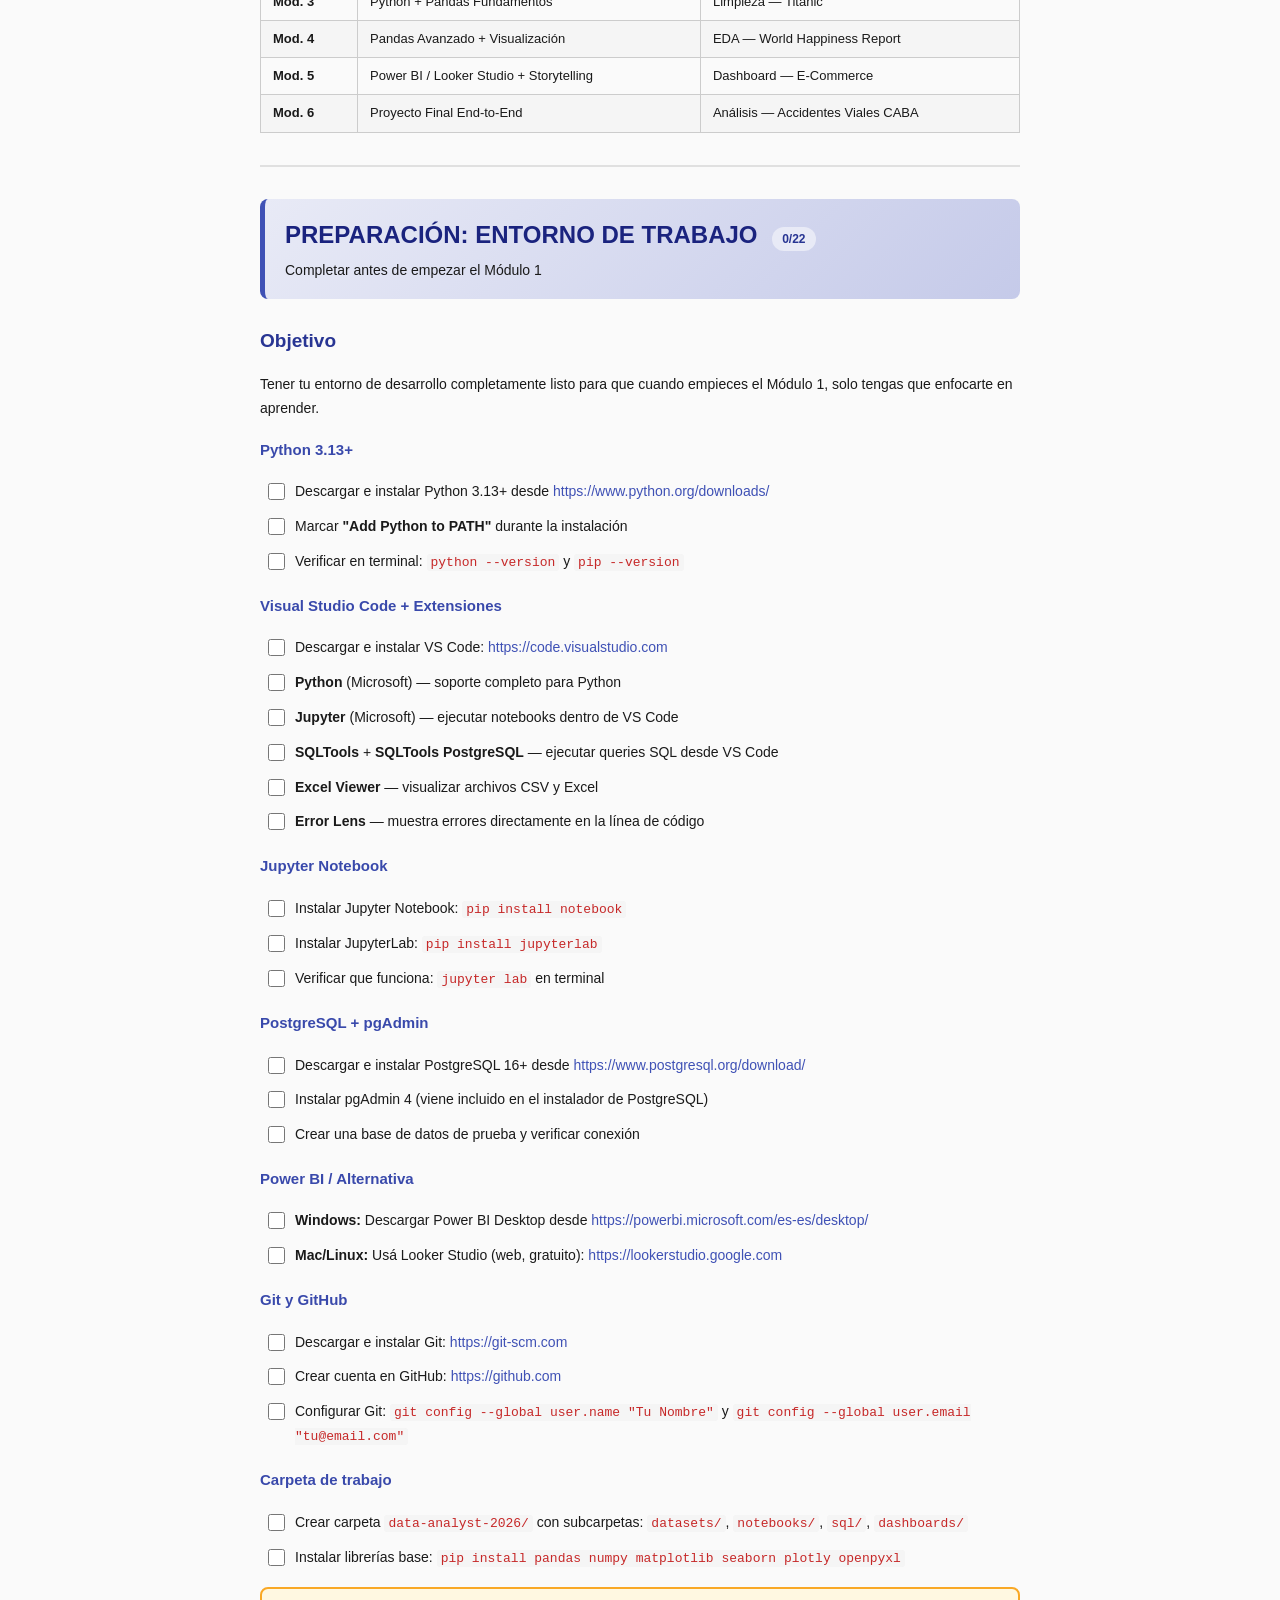
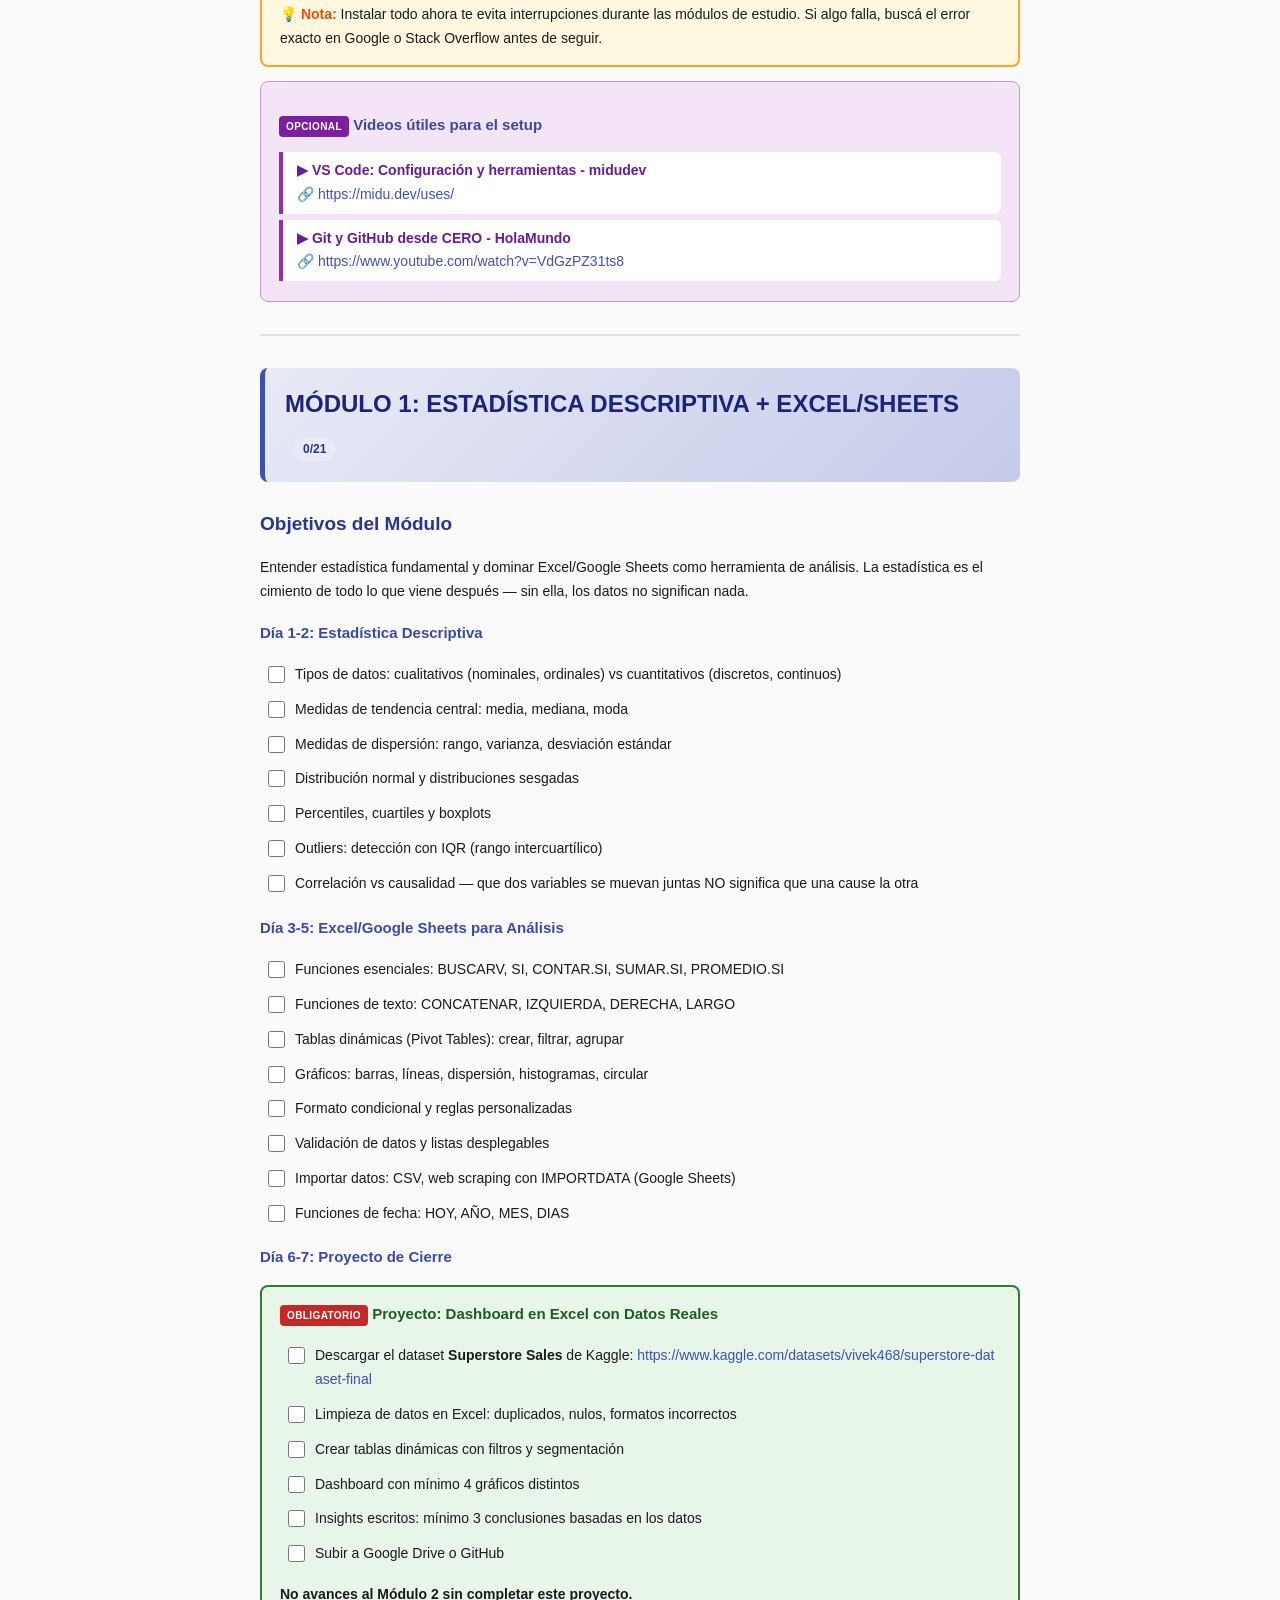
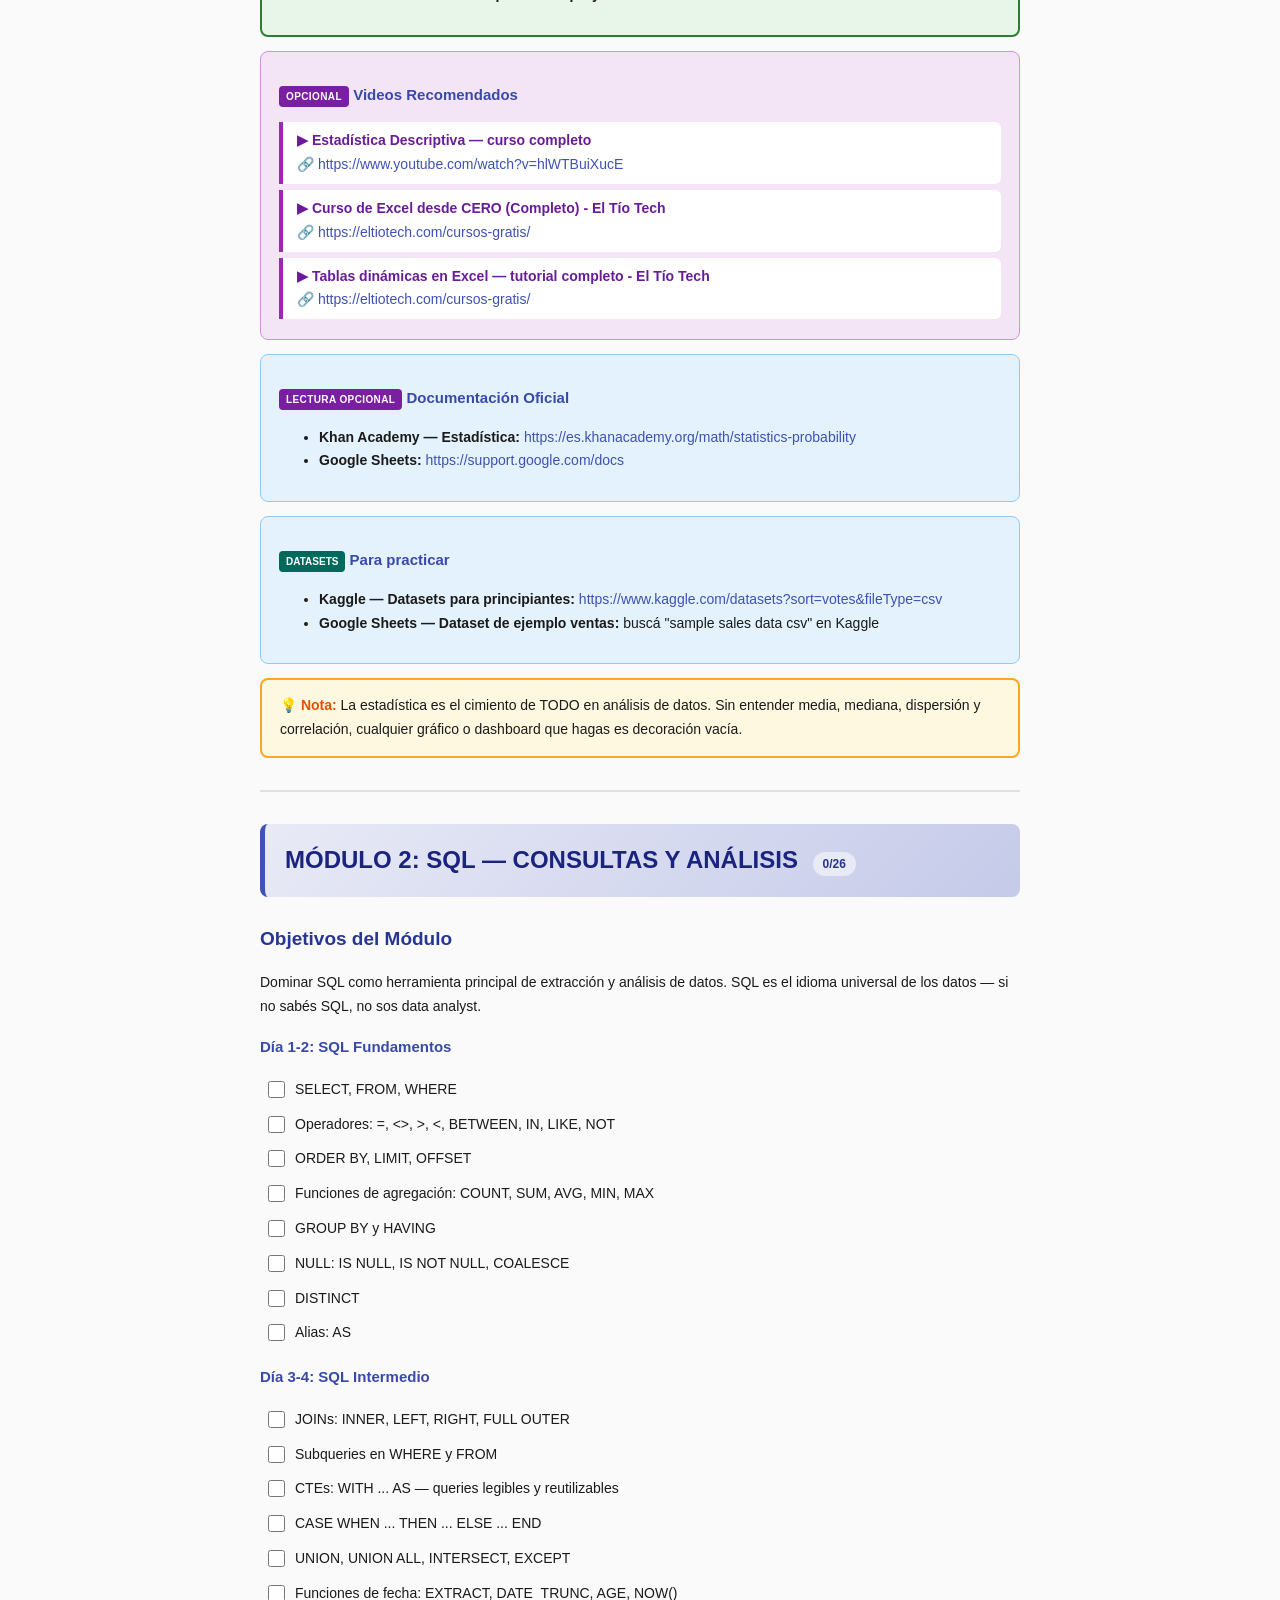
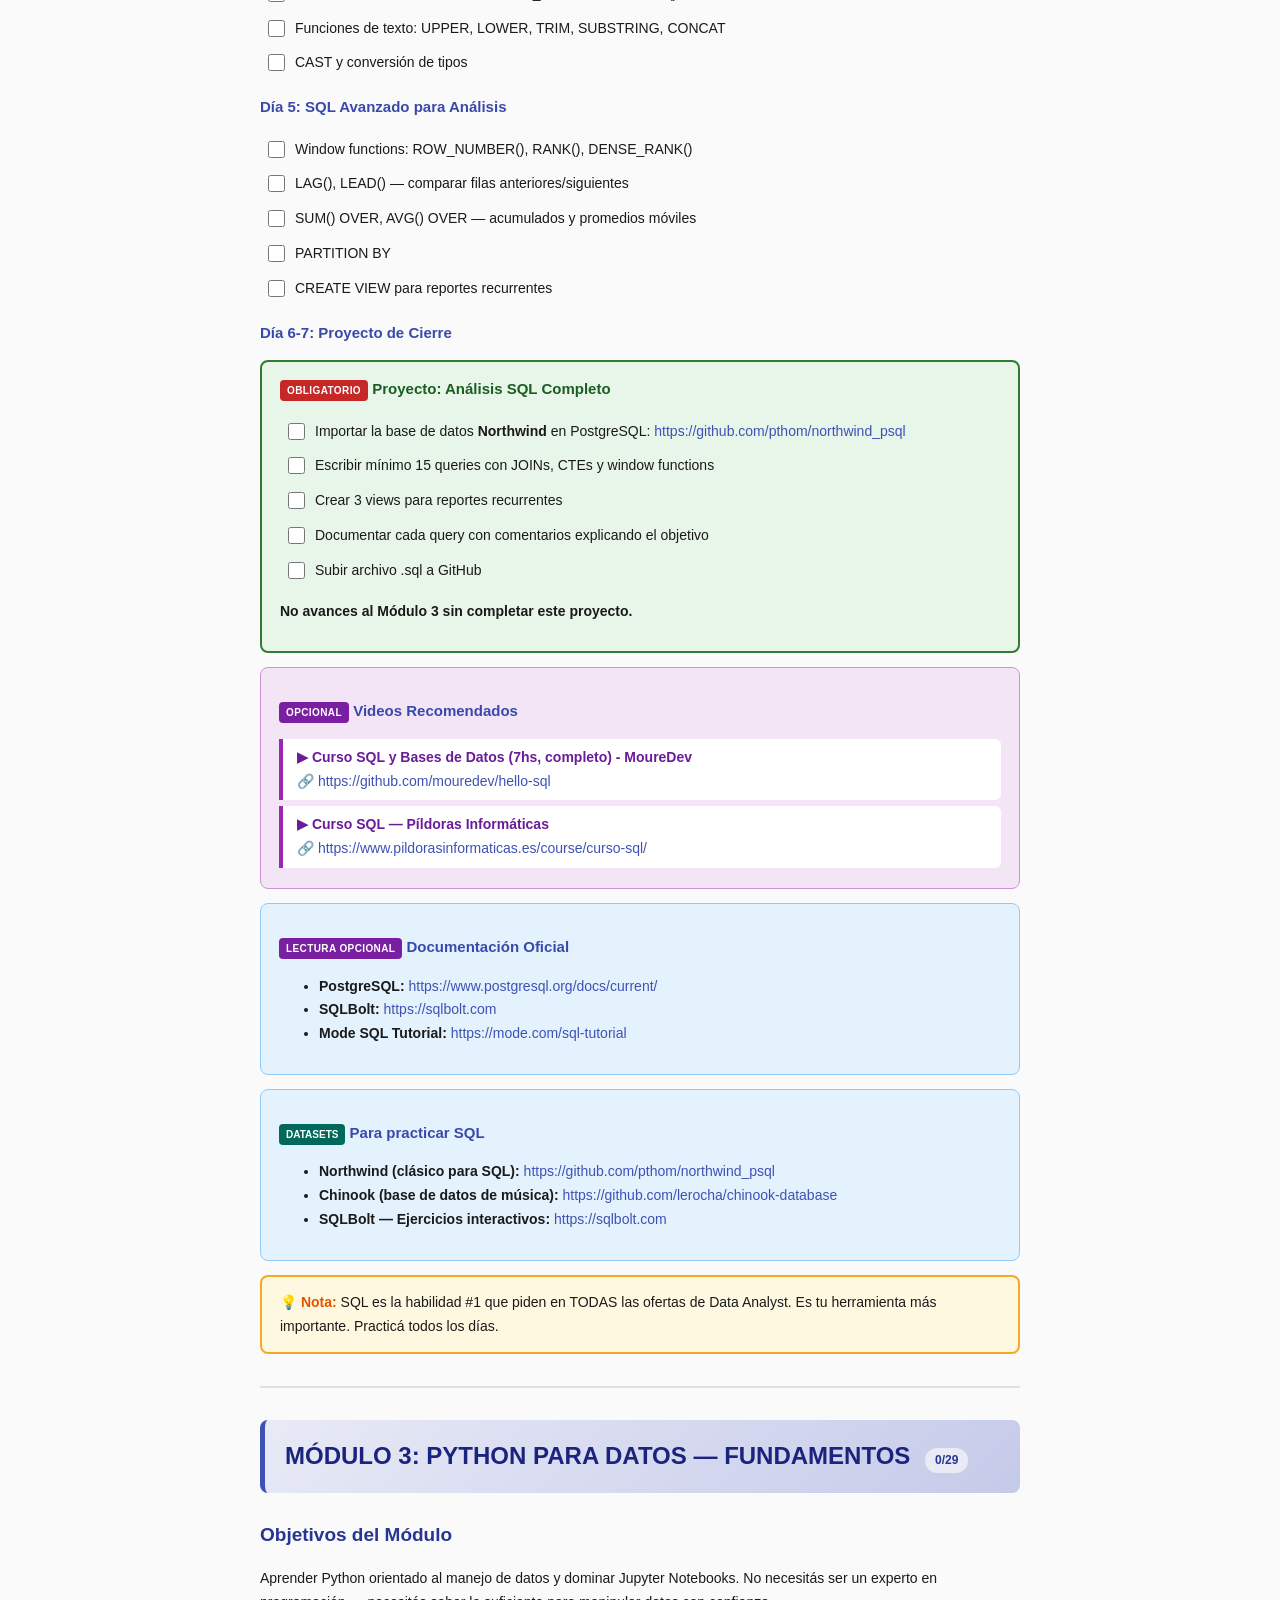
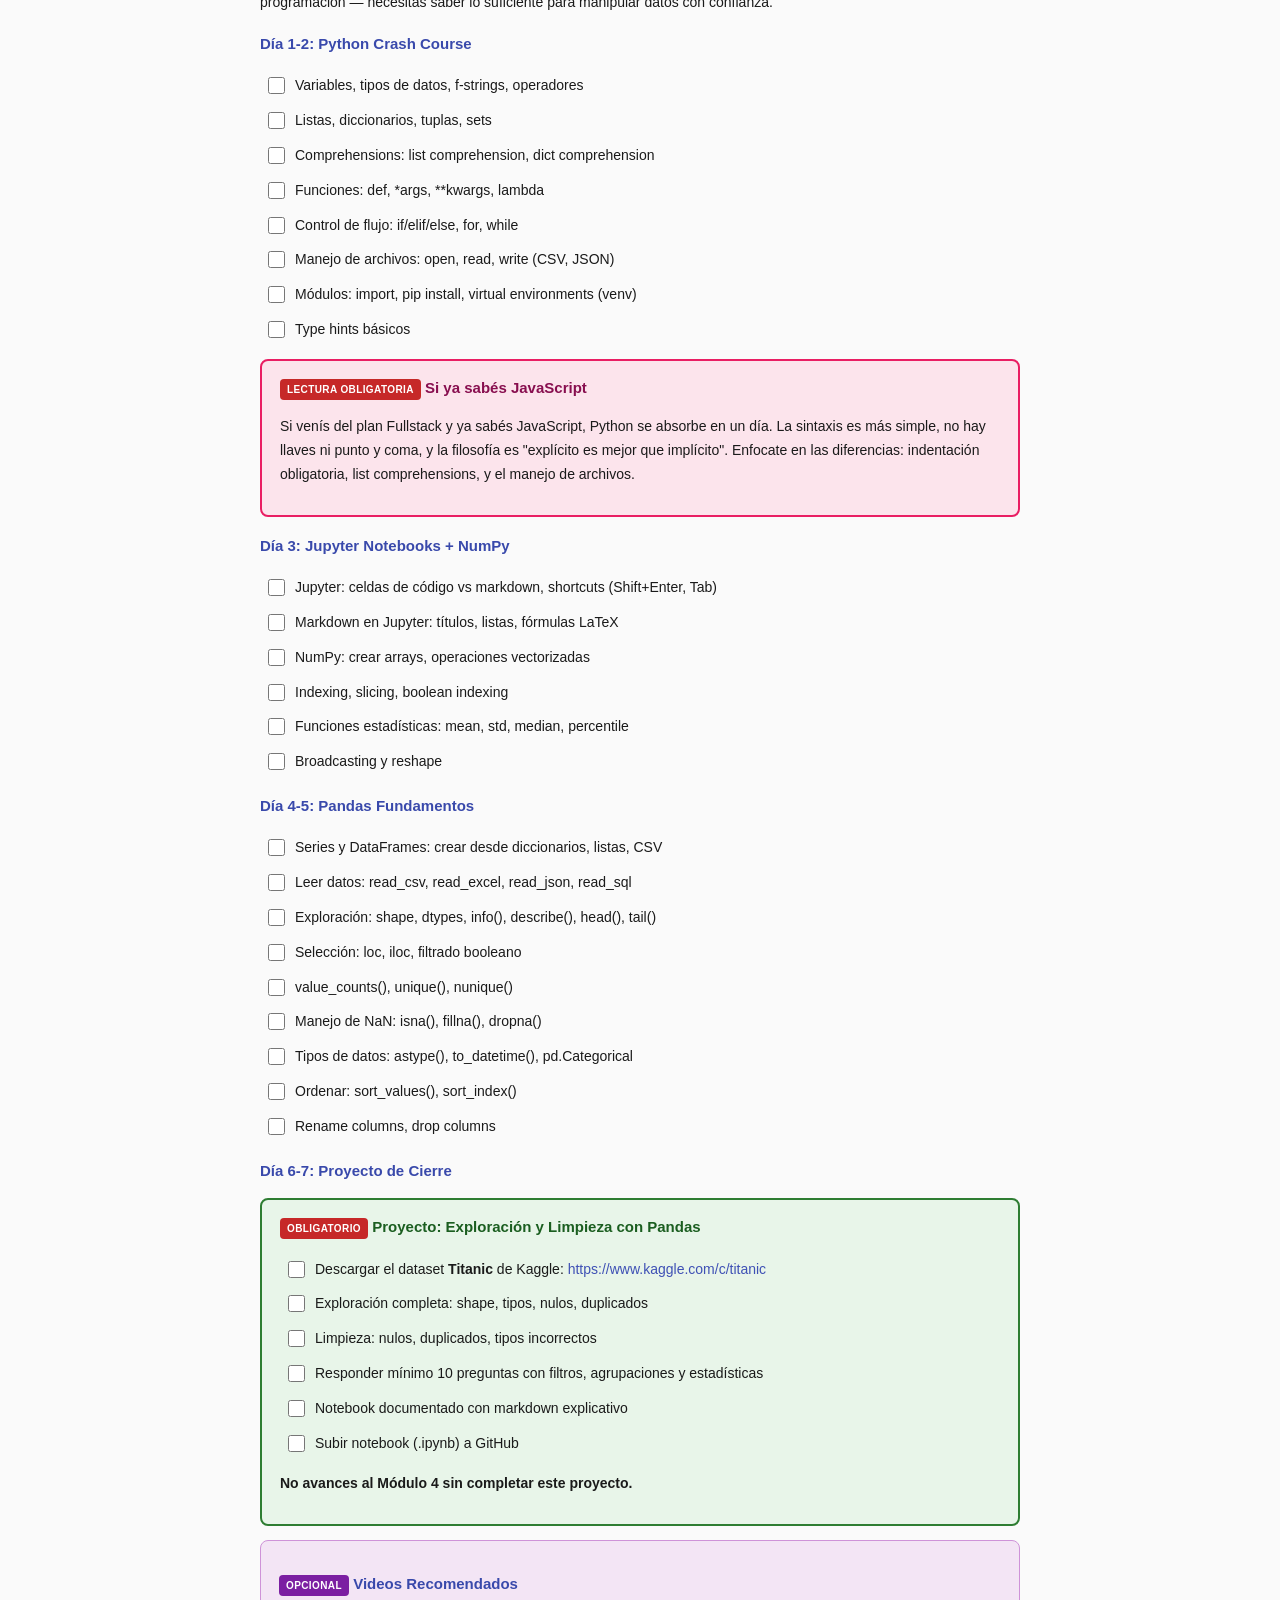
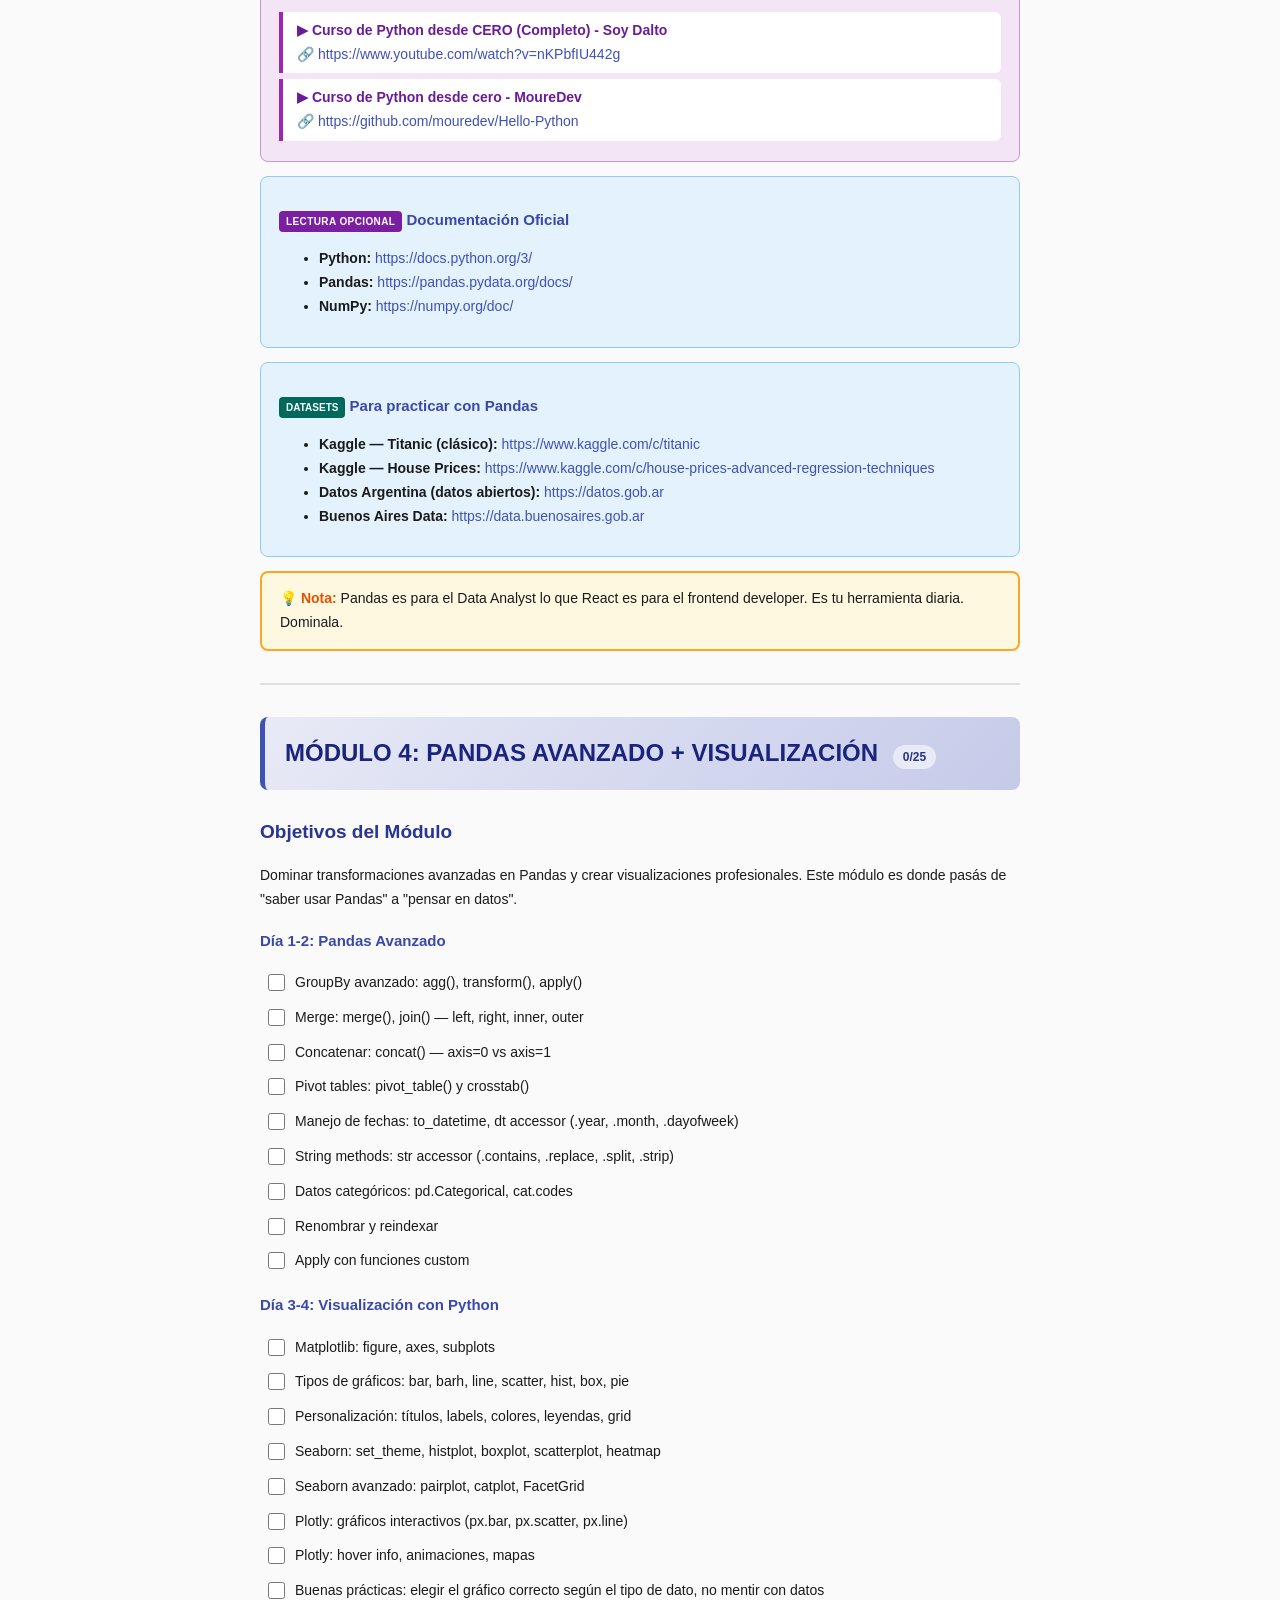
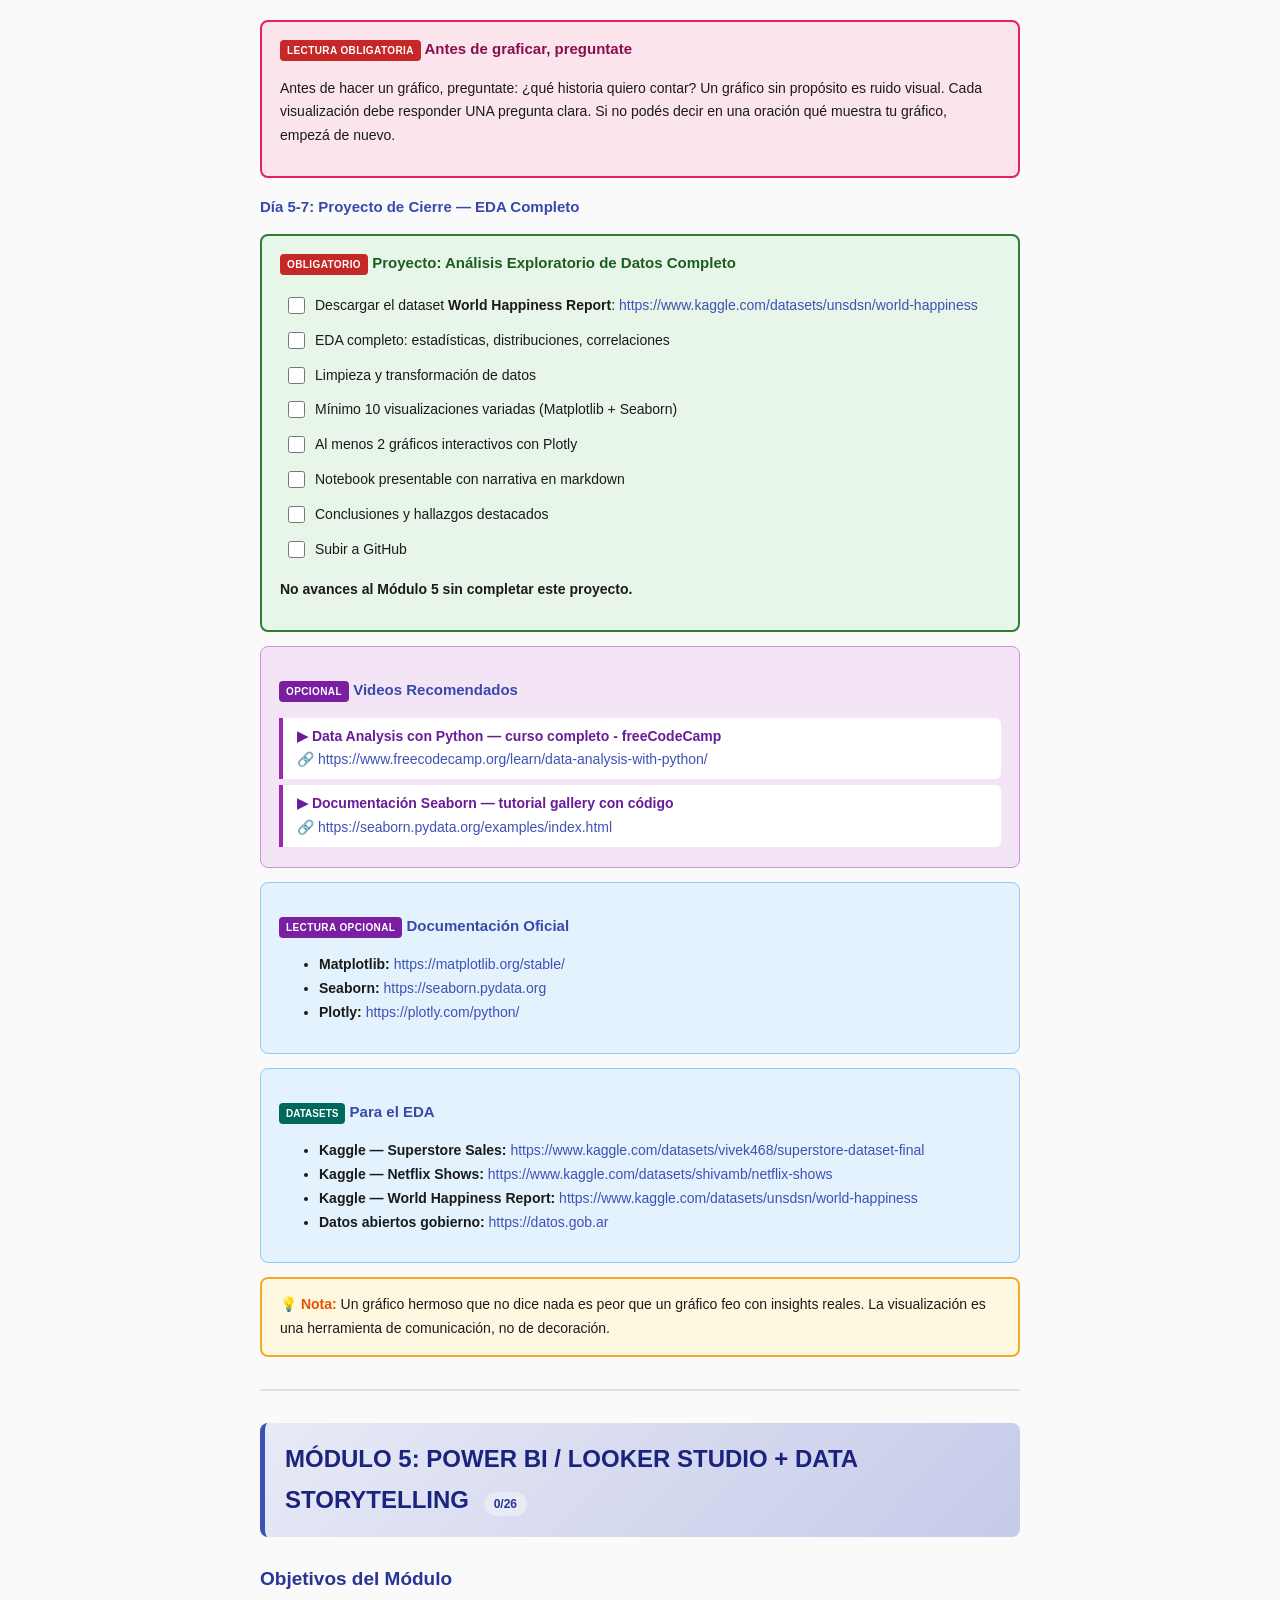
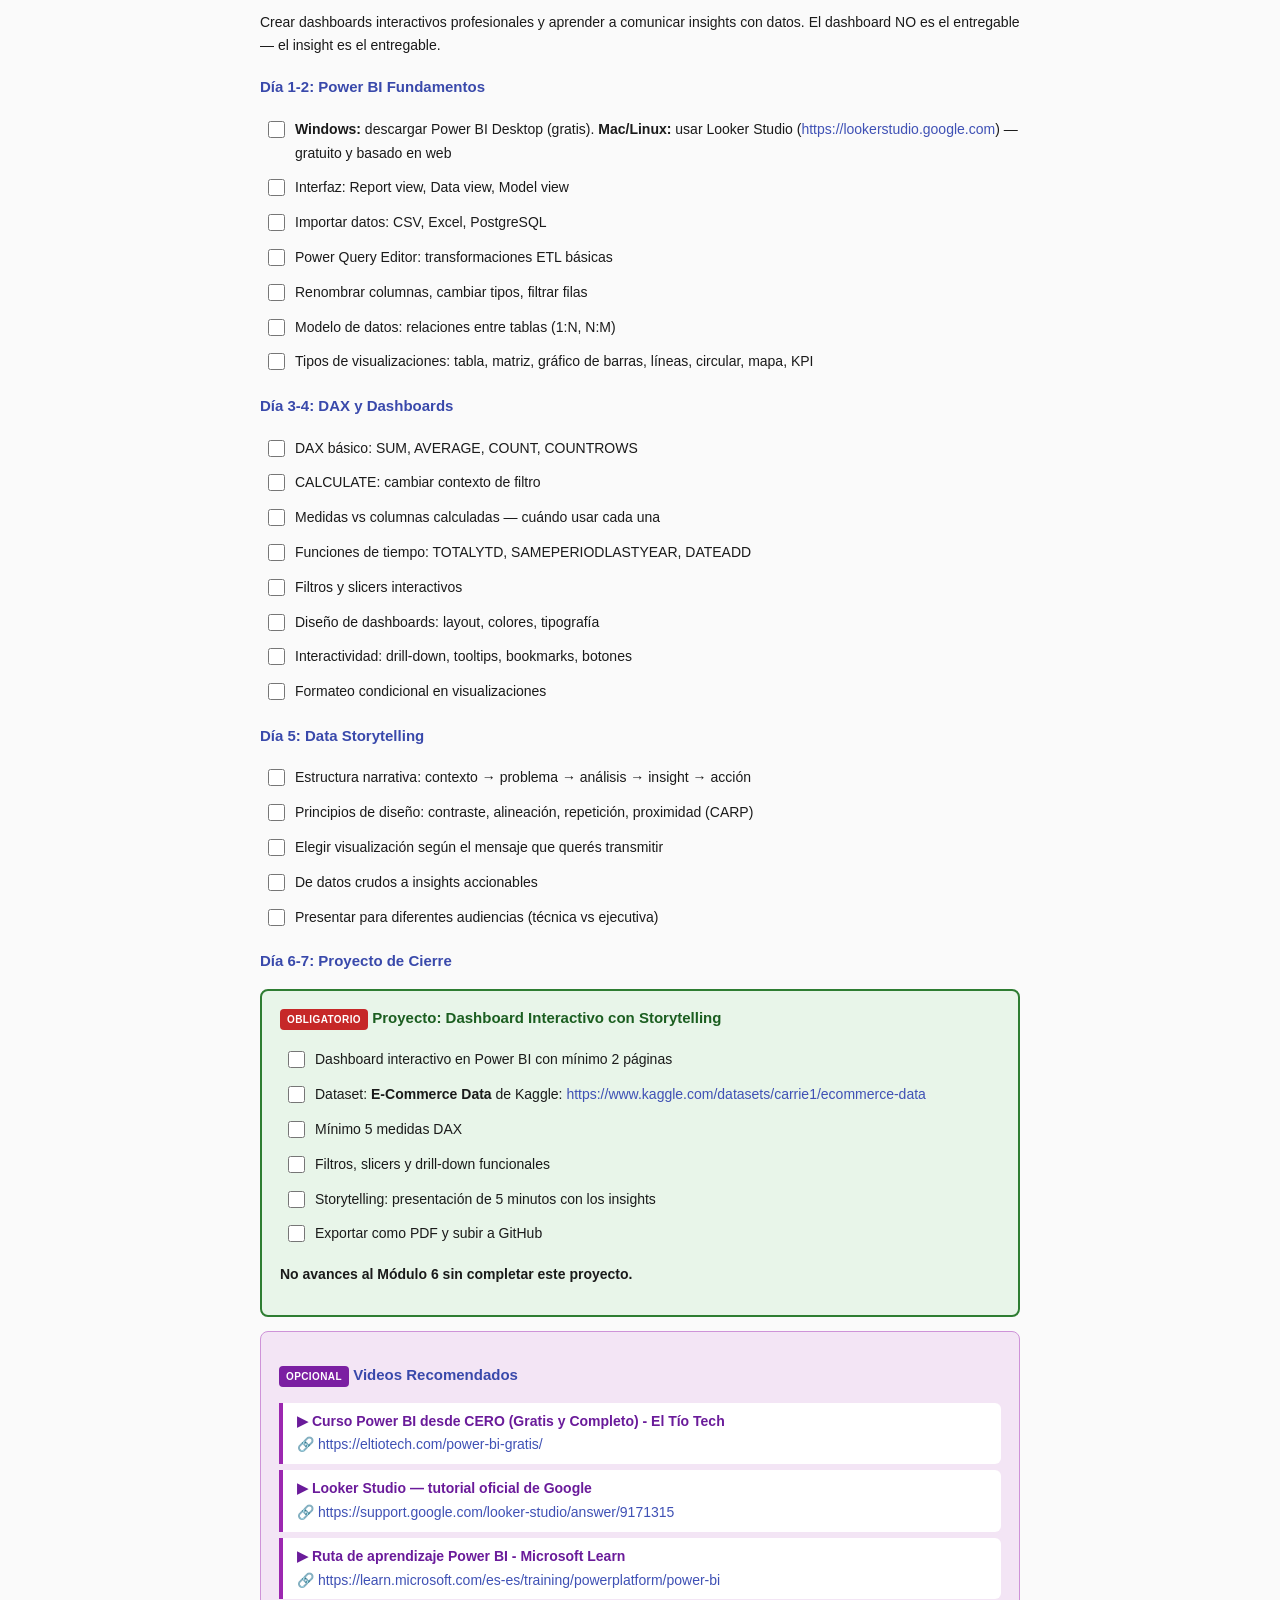
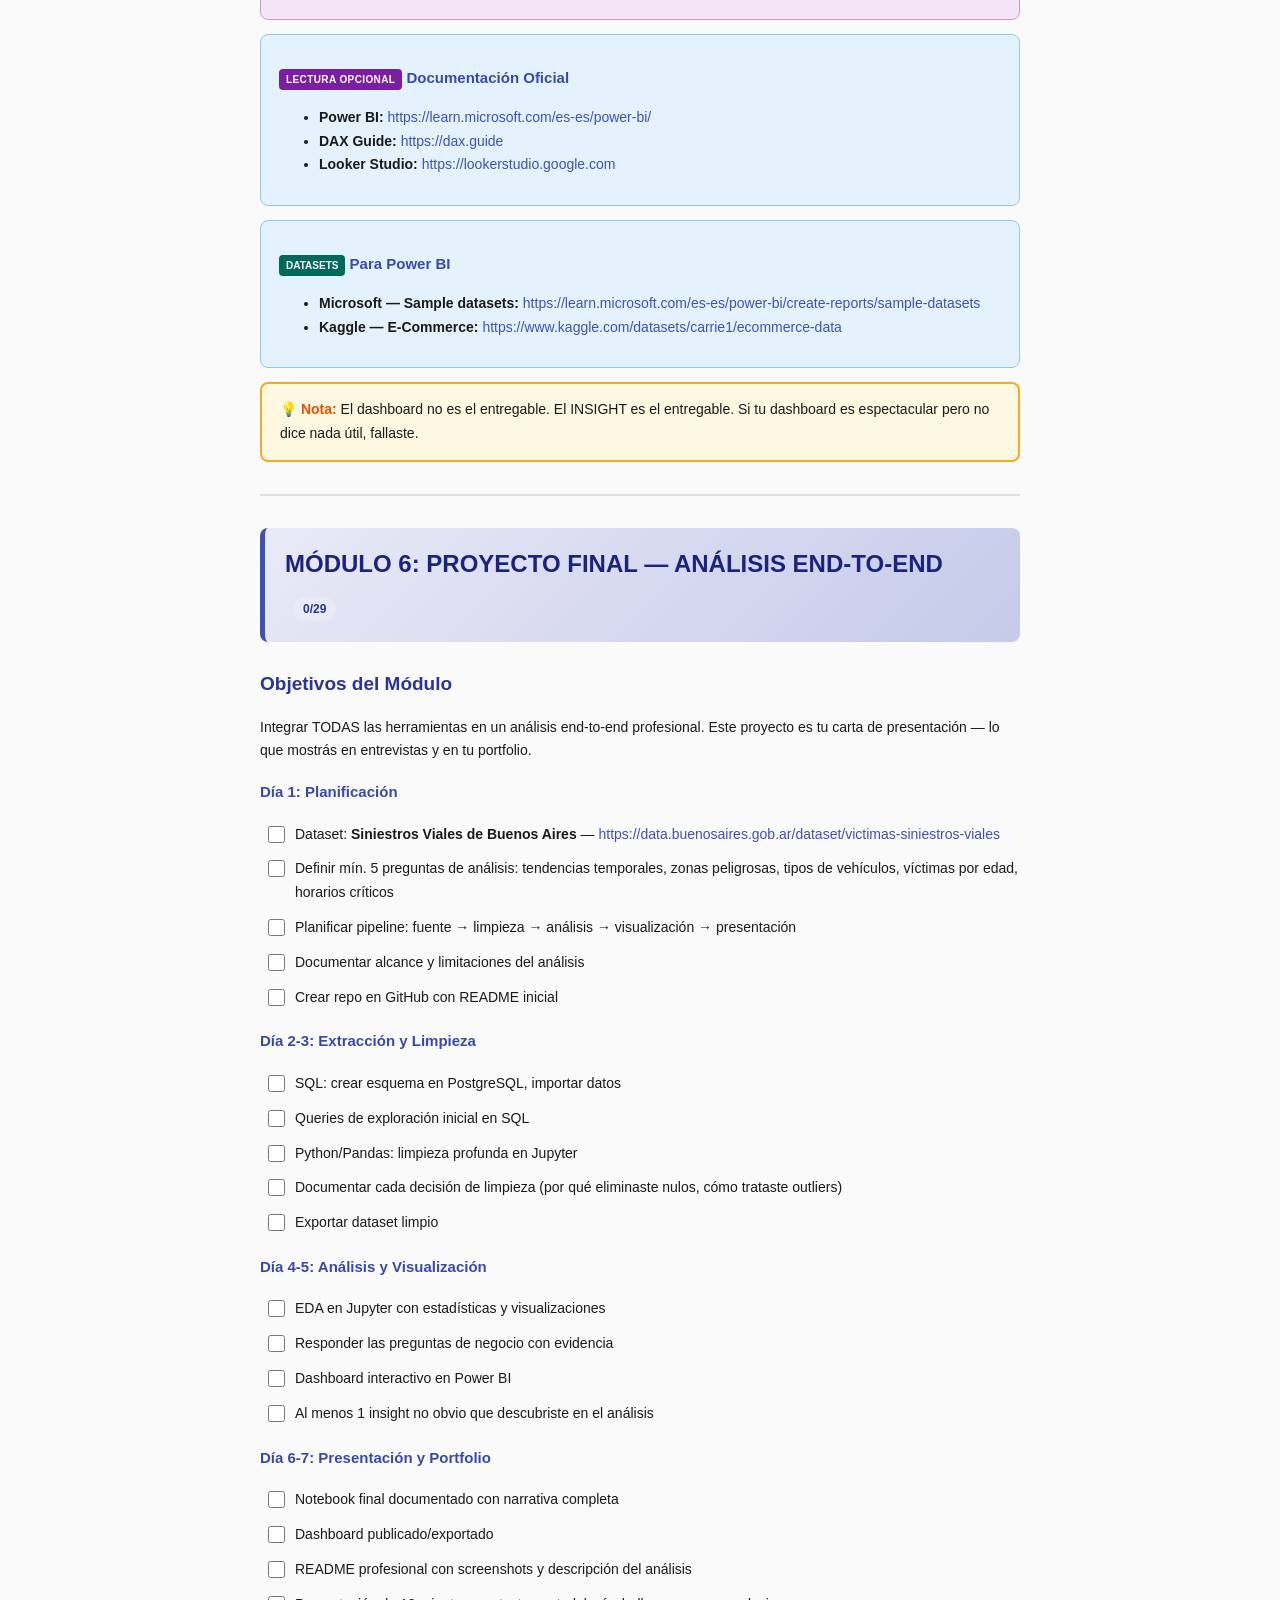
==== commit ebdea470: "style: improve formatting and readability in data analyst 2026 guide" ====
--- a/data-analyst-2026/index.html
+++ b/data-analyst-2026/index.html
@@ -11,9 +11,16 @@
       <div class="progress-header">
         <b style="font-size: 14px; color: var(--h1)">📊 Progreso General</b>
         <span class="progress-meta">
-          <span id="globalCount" style="font-size: 13px; color: var(--text-muted)"></span>
+          <span
+            id="globalCount"
+            style="font-size: 13px; color: var(--text-muted)"
+          ></span>
           <button class="reset-btn" onclick="resetProgress()">Resetear</button>
-          <button class="theme-toggle" id="themeToggle" title="Cambiar tema"></button>
+          <button
+            class="theme-toggle"
+            id="themeToggle"
+            title="Cambiar tema"
+          ></button>
         </span>
       </div>
       <div class="progress-bar-wrap">
@@ -41,7 +48,10 @@
           Final</b
         >
       </p>
-      <p>Duración: <b>6 módulos</b> (+ preparación de entorno) — avanzá a tu ritmo</p>
+      <p>
+        Duración: <b>6 módulos</b> (+ preparación de entorno) — avanzá a tu
+        ritmo
+      </p>
       <p>
         <span class="tg">Excel</span><span class="tg">SQL</span
         ><span class="tg">PostgreSQL</span><span class="tg">Python</span
@@ -79,8 +89,8 @@
     </ul>
     <p>
       Los temas no tienen todos la misma complejidad. Excel y SQL se absorben
-      relativamente rápido; Python con Pandas y las visualizaciones requieren más
-      práctica y repetición.
+      relativamente rápido; Python con Pandas y las visualizaciones requieren
+      más práctica y repetición.
     </p>
 
     <hr />
@@ -128,9 +138,9 @@
       </tr>
     </table>
     <div class="tb">
-      <b>💡 Nota:</b> El 80% del tiempo de un Data Analyst se va en las etapas
-      2 y 3 (extracción y limpieza). Los datos reales siempre están sucios.
-      Por eso este plan dedica módulos enteros a SQL, Pandas y limpieza de datos.
+      <b>💡 Nota:</b> El 80% del tiempo de un Data Analyst se va en las etapas 2
+      y 3 (extracción y limpieza). Los datos reales siempre están sucios. Por
+      eso este plan dedica módulos enteros a SQL, Pandas y limpieza de datos.
     </div>
 
     <hr />
@@ -250,8 +260,8 @@
       <li>
         <div class="ci">
           <input type="checkbox" id="cb-prep-6" /><label for="cb-prep-6"
-            ><b>SQLTools</b> + <b>SQLTools PostgreSQL</b> — ejecutar queries
-            SQL desde VS Code</label
+            ><b>SQLTools</b> + <b>SQLTools PostgreSQL</b> — ejecutar queries SQL
+            desde VS Code</label
           >
         </div>
       </li>
@@ -377,8 +387,8 @@
         <div class="ci">
           <input type="checkbox" id="cb-prep-20" /><label for="cb-prep-20"
             >Crear carpeta <code>data-analyst-2026/</code> con subcarpetas:
-            <code>datasets/</code>, <code>notebooks/</code>,
-            <code>sql/</code>, <code>dashboards/</code></label
+            <code>datasets/</code>, <code>notebooks/</code>, <code>sql/</code>,
+            <code>dashboards/</code></label
           >
         </div>
       </li>
@@ -386,8 +396,9 @@
         <div class="ci">
           <input type="checkbox" id="cb-prep-21" /><label for="cb-prep-21"
             >Instalar librerías base:
-            <code>pip install pandas numpy matplotlib seaborn plotly
-            openpyxl</code></label
+            <code
+              >pip install pandas numpy matplotlib seaborn plotly openpyxl</code
+            ></label
           >
         </div>
       </li>
@@ -395,15 +406,15 @@
 
     <div class="tb">
       <b>💡 Nota:</b> Instalar todo ahora te evita interrupciones durante las
-      módulos de estudio. Si algo falla, buscá el error exacto en Google o
-      Stack Overflow antes de seguir.
+      módulos de estudio. Si algo falla, buscá el error exacto en Google o Stack
+      Overflow antes de seguir.
     </div>
 
     <div class="vs">
       <h3><span class="ot">Opcional</span> Videos útiles para el setup</h3>
       <div class="vi">
-        <b>▶ VS Code: Configuración y extensiones - midudev</b><br />🔗
-        https://midu.dev/cursos
+        <b>▶ VS Code: Configuración y herramientas - midudev</b><br />🔗
+        https://midu.dev/uses/
       </div>
       <div class="vi">
         <b>▶ Git y GitHub desde CERO - HolaMundo</b><br />🔗
@@ -555,7 +566,8 @@
         <li>
           <div class="ci">
             <input type="checkbox" id="cb-s1-15" /><label for="cb-s1-15"
-              >Descargar el dataset <b>Superstore Sales</b> de Kaggle: https://www.kaggle.com/datasets/vivek468/superstore-dataset-final</label
+              >Descargar el dataset <b>Superstore Sales</b> de Kaggle:
+              https://www.kaggle.com/datasets/vivek468/superstore-dataset-final</label
             >
           </div>
         </li>
@@ -603,16 +615,16 @@
     <div class="vs">
       <h3><span class="ot">Opcional</span> Videos Recomendados</h3>
       <div class="vi">
-        <b>▶ Estadística Descriptiva — curso completo - MateFacil</b><br />🔗
-        https://www.youtube.com/@maaboreda
+        <b>▶ Estadística Descriptiva — curso completo</b><br />🔗
+        https://www.youtube.com/watch?v=hlWTBuiXucE
       </div>
       <div class="vi">
         <b>▶ Curso de Excel desde CERO (Completo) - El Tío Tech</b><br />🔗
-        https://eltiotech.com/cursos
+        https://eltiotech.com/cursos-gratis/
       </div>
       <div class="vi">
-        <b>▶ Tablas dinámicas en Excel — tutorial completo - El Tío Tech</b><br />🔗
-        https://eltiotech.com/cursos
+        <b>▶ Tablas dinámicas en Excel — tutorial completo - El Tío Tech</b
+        ><br />🔗 https://eltiotech.com/cursos-gratis/
       </div>
     </div>
 
@@ -623,17 +635,21 @@
           <b>Khan Academy — Estadística:</b>
           https://es.khanacademy.org/math/statistics-probability
         </li>
-        <li>
-          <b>Google Sheets:</b> https://support.google.com/docs
-        </li>
+        <li><b>Google Sheets:</b> https://support.google.com/docs</li>
       </ul>
     </div>
 
     <div class="ds">
       <h3><span class="st">Datasets</span> Para practicar</h3>
       <ul>
-        <li><b>Kaggle — Datasets para principiantes:</b> https://www.kaggle.com/datasets?sort=votes&fileType=csv</li>
-        <li><b>Google Sheets — Dataset de ejemplo ventas:</b> buscá "sample sales data csv" en Kaggle</li>
+        <li>
+          <b>Kaggle — Datasets para principiantes:</b>
+          https://www.kaggle.com/datasets?sort=votes&fileType=csv
+        </li>
+        <li>
+          <b>Google Sheets — Dataset de ejemplo ventas:</b> buscá "sample sales
+          data csv" en Kaggle
+        </li>
       </ul>
     </div>
 
@@ -828,7 +844,8 @@
         <li>
           <div class="ci">
             <input type="checkbox" id="cb-s2-21" /><label for="cb-s2-21"
-              >Importar la base de datos <b>Northwind</b> en PostgreSQL: https://github.com/pthom/northwind_psql</label
+              >Importar la base de datos <b>Northwind</b> en PostgreSQL:
+              https://github.com/pthom/northwind_psql</label
             >
           </div>
         </li>
@@ -886,17 +903,21 @@
           https://www.postgresql.org/docs/current/
         </li>
         <li><b>SQLBolt:</b> https://sqlbolt.com</li>
-        <li>
-          <b>Mode SQL Tutorial:</b> https://mode.com/sql-tutorial
-        </li>
+        <li><b>Mode SQL Tutorial:</b> https://mode.com/sql-tutorial</li>
       </ul>
     </div>
 
     <div class="ds">
       <h3><span class="st">Datasets</span> Para practicar SQL</h3>
       <ul>
-        <li><b>Northwind (clásico para SQL):</b> https://github.com/pthom/northwind_psql</li>
-        <li><b>Chinook (base de datos de música):</b> https://github.com/lerocha/chinook-database</li>
+        <li>
+          <b>Northwind (clásico para SQL):</b>
+          https://github.com/pthom/northwind_psql
+        </li>
+        <li>
+          <b>Chinook (base de datos de música):</b>
+          https://github.com/lerocha/chinook-database
+        </li>
         <li><b>SQLBolt — Ejercicios interactivos:</b> https://sqlbolt.com</li>
       </ul>
     </div>
@@ -1091,8 +1112,7 @@
       <li>
         <div class="ci">
           <input type="checkbox" id="cb-s3-20" /><label for="cb-s3-20"
-            >Tipos de datos: astype(), to_datetime(),
-            pd.Categorical</label
+            >Tipos de datos: astype(), to_datetime(), pd.Categorical</label
           >
         </div>
       </li>
@@ -1115,14 +1135,15 @@
     <h3>Día 6-7: Proyecto de Cierre</h3>
     <div class="pb">
       <h3>
-        <span class="mt">Obligatorio</span> Proyecto: Exploración y Limpieza
-        con Pandas
+        <span class="mt">Obligatorio</span> Proyecto: Exploración y Limpieza con
+        Pandas
       </h3>
       <ul class="cl" data-section="s3">
         <li>
           <div class="ci">
             <input type="checkbox" id="cb-s3-23" /><label for="cb-s3-23"
-              >Descargar el dataset <b>Titanic</b> de Kaggle: https://www.kaggle.com/c/titanic</label
+              >Descargar el dataset <b>Titanic</b> de Kaggle:
+              https://www.kaggle.com/c/titanic</label
             >
           </div>
         </li>
@@ -1190,8 +1211,13 @@
     <div class="ds">
       <h3><span class="st">Datasets</span> Para practicar con Pandas</h3>
       <ul>
-        <li><b>Kaggle — Titanic (clásico):</b> https://www.kaggle.com/c/titanic</li>
-        <li><b>Kaggle — House Prices:</b> https://www.kaggle.com/c/house-prices-advanced-regression-techniques</li>
+        <li>
+          <b>Kaggle — Titanic (clásico):</b> https://www.kaggle.com/c/titanic
+        </li>
+        <li>
+          <b>Kaggle — House Prices:</b>
+          https://www.kaggle.com/c/house-prices-advanced-regression-techniques
+        </li>
         <li><b>Datos Argentina (datos abiertos):</b> https://datos.gob.ar</li>
         <li><b>Buenos Aires Data:</b> https://data.buenosaires.gob.ar</li>
       </ul>
@@ -1215,8 +1241,8 @@
     <h2>Objetivos del Módulo</h2>
     <p>
       Dominar transformaciones avanzadas en Pandas y crear visualizaciones
-      profesionales. Este módulo es donde pasás de "saber usar Pandas" a
-      "pensar en datos".
+      profesionales. Este módulo es donde pasás de "saber usar Pandas" a "pensar
+      en datos".
     </p>
 
     <h3>Día 1-2: Pandas Avanzado</h3>
@@ -1342,8 +1368,8 @@
       <li>
         <div class="ci">
           <input type="checkbox" id="cb-s4-16" /><label for="cb-s4-16"
-            >Buenas prácticas: elegir el gráfico correcto según el tipo de
-            dato, no mentir con datos</label
+            >Buenas prácticas: elegir el gráfico correcto según el tipo de dato,
+            no mentir con datos</label
           >
         </div>
       </li>
@@ -1355,10 +1381,10 @@
         preguntate
       </h3>
       <p>
-        Antes de hacer un gráfico, preguntate: ¿qué historia quiero contar?
-        Un gráfico sin propósito es ruido visual. Cada visualización debe
-        responder UNA pregunta clara. Si no podés decir en una oración qué
-        muestra tu gráfico, empezá de nuevo.
+        Antes de hacer un gráfico, preguntate: ¿qué historia quiero contar? Un
+        gráfico sin propósito es ruido visual. Cada visualización debe responder
+        UNA pregunta clara. Si no podés decir en una oración qué muestra tu
+        gráfico, empezá de nuevo.
       </p>
     </div>
 
@@ -1372,15 +1398,15 @@
         <li>
           <div class="ci">
             <input type="checkbox" id="cb-s4-17" /><label for="cb-s4-17"
-              >Descargar el dataset <b>World Happiness Report</b>: https://www.kaggle.com/datasets/unsdsn/world-happiness</label
+              >Descargar el dataset <b>World Happiness Report</b>:
+              https://www.kaggle.com/datasets/unsdsn/world-happiness</label
             >
           </div>
         </li>
         <li>
           <div class="ci">
             <input type="checkbox" id="cb-s4-18" /><label for="cb-s4-18"
-              >EDA completo: estadísticas, distribuciones,
-              correlaciones</label
+              >EDA completo: estadísticas, distribuciones, correlaciones</label
             >
           </div>
         </li>
@@ -1394,8 +1420,7 @@
         <li>
           <div class="ci">
             <input type="checkbox" id="cb-s4-20" /><label for="cb-s4-20"
-              >Mínimo 10 visualizaciones variadas (Matplotlib +
-              Seaborn)</label
+              >Mínimo 10 visualizaciones variadas (Matplotlib + Seaborn)</label
             >
           </div>
         </li>
@@ -1434,8 +1459,8 @@
     <div class="vs">
       <h3><span class="ot">Opcional</span> Videos Recomendados</h3>
       <div class="vi">
-        <b>▶ Data Analysis con Python — curso completo - freeCodeCamp</b><br />🔗
-        https://www.freecodecamp.org/learn/data-analysis-with-python/
+        <b>▶ Data Analysis con Python — curso completo - freeCodeCamp</b
+        ><br />🔗 https://www.freecodecamp.org/learn/data-analysis-with-python/
       </div>
       <div class="vi">
         <b>▶ Documentación Seaborn — tutorial gallery con código</b><br />🔗
@@ -1455,16 +1480,25 @@
     <div class="ds">
       <h3><span class="st">Datasets</span> Para el EDA</h3>
       <ul>
-        <li><b>Kaggle — Superstore Sales:</b> https://www.kaggle.com/datasets/vivek468/superstore-dataset-final</li>
-        <li><b>Kaggle — Netflix Shows:</b> https://www.kaggle.com/datasets/shivamb/netflix-shows</li>
-        <li><b>Kaggle — World Happiness Report:</b> https://www.kaggle.com/datasets/unsdsn/world-happiness</li>
+        <li>
+          <b>Kaggle — Superstore Sales:</b>
+          https://www.kaggle.com/datasets/vivek468/superstore-dataset-final
+        </li>
+        <li>
+          <b>Kaggle — Netflix Shows:</b>
+          https://www.kaggle.com/datasets/shivamb/netflix-shows
+        </li>
+        <li>
+          <b>Kaggle — World Happiness Report:</b>
+          https://www.kaggle.com/datasets/unsdsn/world-happiness
+        </li>
         <li><b>Datos abiertos gobierno:</b> https://datos.gob.ar</li>
       </ul>
     </div>
 
     <div class="tb">
-      <b>💡 Nota:</b> Un gráfico hermoso que no dice nada es peor que un
-      gráfico feo con insights reales. La visualización es una herramienta de
+      <b>💡 Nota:</b> Un gráfico hermoso que no dice nada es peor que un gráfico
+      feo con insights reales. La visualización es una herramienta de
       comunicación, no de decoración.
     </div>
 
@@ -1490,7 +1524,9 @@
       <li>
         <div class="ci">
           <input type="checkbox" id="cb-s5-0" /><label for="cb-s5-0"
-            ><b>Windows:</b> descargar Power BI Desktop (gratis). <b>Mac/Linux:</b> usar Looker Studio (https://lookerstudio.google.com) — gratuito y basado en web</label
+            ><b>Windows:</b> descargar Power BI Desktop (gratis).
+            <b>Mac/Linux:</b> usar Looker Studio
+            (https://lookerstudio.google.com) — gratuito y basado en web</label
           >
         </div>
       </li>
@@ -1532,8 +1568,8 @@
       <li>
         <div class="ci">
           <input type="checkbox" id="cb-s5-6" /><label for="cb-s5-6"
-            >Tipos de visualizaciones: tabla, matriz, gráfico de barras,
-            líneas, circular, mapa, KPI</label
+            >Tipos de visualizaciones: tabla, matriz, gráfico de barras, líneas,
+            circular, mapa, KPI</label
           >
         </div>
       </li>
@@ -1565,8 +1601,7 @@
       <li>
         <div class="ci">
           <input type="checkbox" id="cb-s5-10" /><label for="cb-s5-10"
-            >Funciones de tiempo: TOTALYTD, SAMEPERIODLASTYEAR,
-            DATEADD</label
+            >Funciones de tiempo: TOTALYTD, SAMEPERIODLASTYEAR, DATEADD</label
           >
         </div>
       </li>
@@ -1613,8 +1648,8 @@
       <li>
         <div class="ci">
           <input type="checkbox" id="cb-s5-16" /><label for="cb-s5-16"
-            >Principios de diseño: contraste, alineación, repetición,
-            proximidad (CARP)</label
+            >Principios de diseño: contraste, alineación, repetición, proximidad
+            (CARP)</label
           >
         </div>
       </li>
@@ -1635,8 +1670,7 @@
       <li>
         <div class="ci">
           <input type="checkbox" id="cb-s5-19" /><label for="cb-s5-19"
-            >Presentar para diferentes audiencias (técnica vs
-            ejecutiva)</label
+            >Presentar para diferentes audiencias (técnica vs ejecutiva)</label
           >
         </div>
       </li>
@@ -1645,8 +1679,8 @@
     <h3>Día 6-7: Proyecto de Cierre</h3>
     <div class="pb">
       <h3>
-        <span class="mt">Obligatorio</span> Proyecto: Dashboard Interactivo
-        con Storytelling
+        <span class="mt">Obligatorio</span> Proyecto: Dashboard Interactivo con
+        Storytelling
       </h3>
       <ul class="cl" data-section="s5">
         <li>
@@ -1659,7 +1693,8 @@
         <li>
           <div class="ci">
             <input type="checkbox" id="cb-s5-21" /><label for="cb-s5-21"
-              >Dataset: <b>E-Commerce Data</b> de Kaggle: https://www.kaggle.com/datasets/carrie1/ecommerce-data</label
+              >Dataset: <b>E-Commerce Data</b> de Kaggle:
+              https://www.kaggle.com/datasets/carrie1/ecommerce-data</label
             >
           </div>
         </li>
@@ -1698,8 +1733,8 @@
     <div class="vs">
       <h3><span class="ot">Opcional</span> Videos Recomendados</h3>
       <div class="vi">
-        <b>▶ Curso Power BI desde CERO (Gratis y Completo) - El Tío Tech</b><br />🔗
-        https://eltiotech.com/power-bi-gratis/
+        <b>▶ Curso Power BI desde CERO (Gratis y Completo) - El Tío Tech</b
+        ><br />🔗 https://eltiotech.com/power-bi-gratis/
       </div>
       <div class="vi">
         <b>▶ Looker Studio — tutorial oficial de Google</b><br />🔗
@@ -1719,17 +1754,21 @@
           https://learn.microsoft.com/es-es/power-bi/
         </li>
         <li><b>DAX Guide:</b> https://dax.guide</li>
-        <li>
-          <b>Looker Studio:</b> https://lookerstudio.google.com
-        </li>
+        <li><b>Looker Studio:</b> https://lookerstudio.google.com</li>
       </ul>
     </div>
 
     <div class="ds">
       <h3><span class="st">Datasets</span> Para Power BI</h3>
       <ul>
-        <li><b>Microsoft — Sample datasets:</b> https://learn.microsoft.com/es-es/power-bi/create-reports/sample-datasets</li>
-        <li><b>Kaggle — E-Commerce:</b> https://www.kaggle.com/datasets/carrie1/ecommerce-data</li>
+        <li>
+          <b>Microsoft — Sample datasets:</b>
+          https://learn.microsoft.com/es-es/power-bi/create-reports/sample-datasets
+        </li>
+        <li>
+          <b>Kaggle — E-Commerce:</b>
+          https://www.kaggle.com/datasets/carrie1/ecommerce-data
+        </li>
       </ul>
     </div>
 
@@ -1761,22 +1800,25 @@
       <li>
         <div class="ci">
           <input type="checkbox" id="cb-s6-0" /><label for="cb-s6-0"
-            >Dataset: <b>Siniestros Viales de Buenos Aires</b> — https://data.buenosaires.gob.ar/dataset/victimas-siniestros-viales</label
+            >Dataset: <b>Siniestros Viales de Buenos Aires</b> —
+            https://data.buenosaires.gob.ar/dataset/victimas-siniestros-viales</label
           >
         </div>
       </li>
       <li>
         <div class="ci">
           <input type="checkbox" id="cb-s6-1" /><label for="cb-s6-1"
-            >Definir mín. 5 preguntas de análisis: tendencias temporales, zonas peligrosas, tipos de vehículos, víctimas por edad, horarios críticos</label
+            >Definir mín. 5 preguntas de análisis: tendencias temporales, zonas
+            peligrosas, tipos de vehículos, víctimas por edad, horarios
+            críticos</label
           >
         </div>
       </li>
       <li>
         <div class="ci">
           <input type="checkbox" id="cb-s6-2" /><label for="cb-s6-2"
-            >Planificar pipeline: fuente → limpieza → análisis →
-            visualización → presentación</label
+            >Planificar pipeline: fuente → limpieza → análisis → visualización →
+            presentación</label
           >
         </div>
       </li>
@@ -1862,8 +1904,7 @@
       <li>
         <div class="ci">
           <input type="checkbox" id="cb-s6-13" /><label for="cb-s6-13"
-            >Al menos 1 insight no obvio que descubriste en el
-            análisis</label
+            >Al menos 1 insight no obvio que descubriste en el análisis</label
           >
         </div>
       </li>
@@ -2014,7 +2055,10 @@
         <li><b>Datos abiertos Colombia:</b> https://www.datos.gov.co</li>
         <li><b>Datos abiertos México:</b> https://datos.gob.mx</li>
         <li><b>Our World in Data:</b> https://ourworldindata.org</li>
-        <li><b>Google Dataset Search:</b> https://datasetsearch.research.google.com</li>
+        <li>
+          <b>Google Dataset Search:</b>
+          https://datasetsearch.research.google.com
+        </li>
       </ul>
     </div>
 
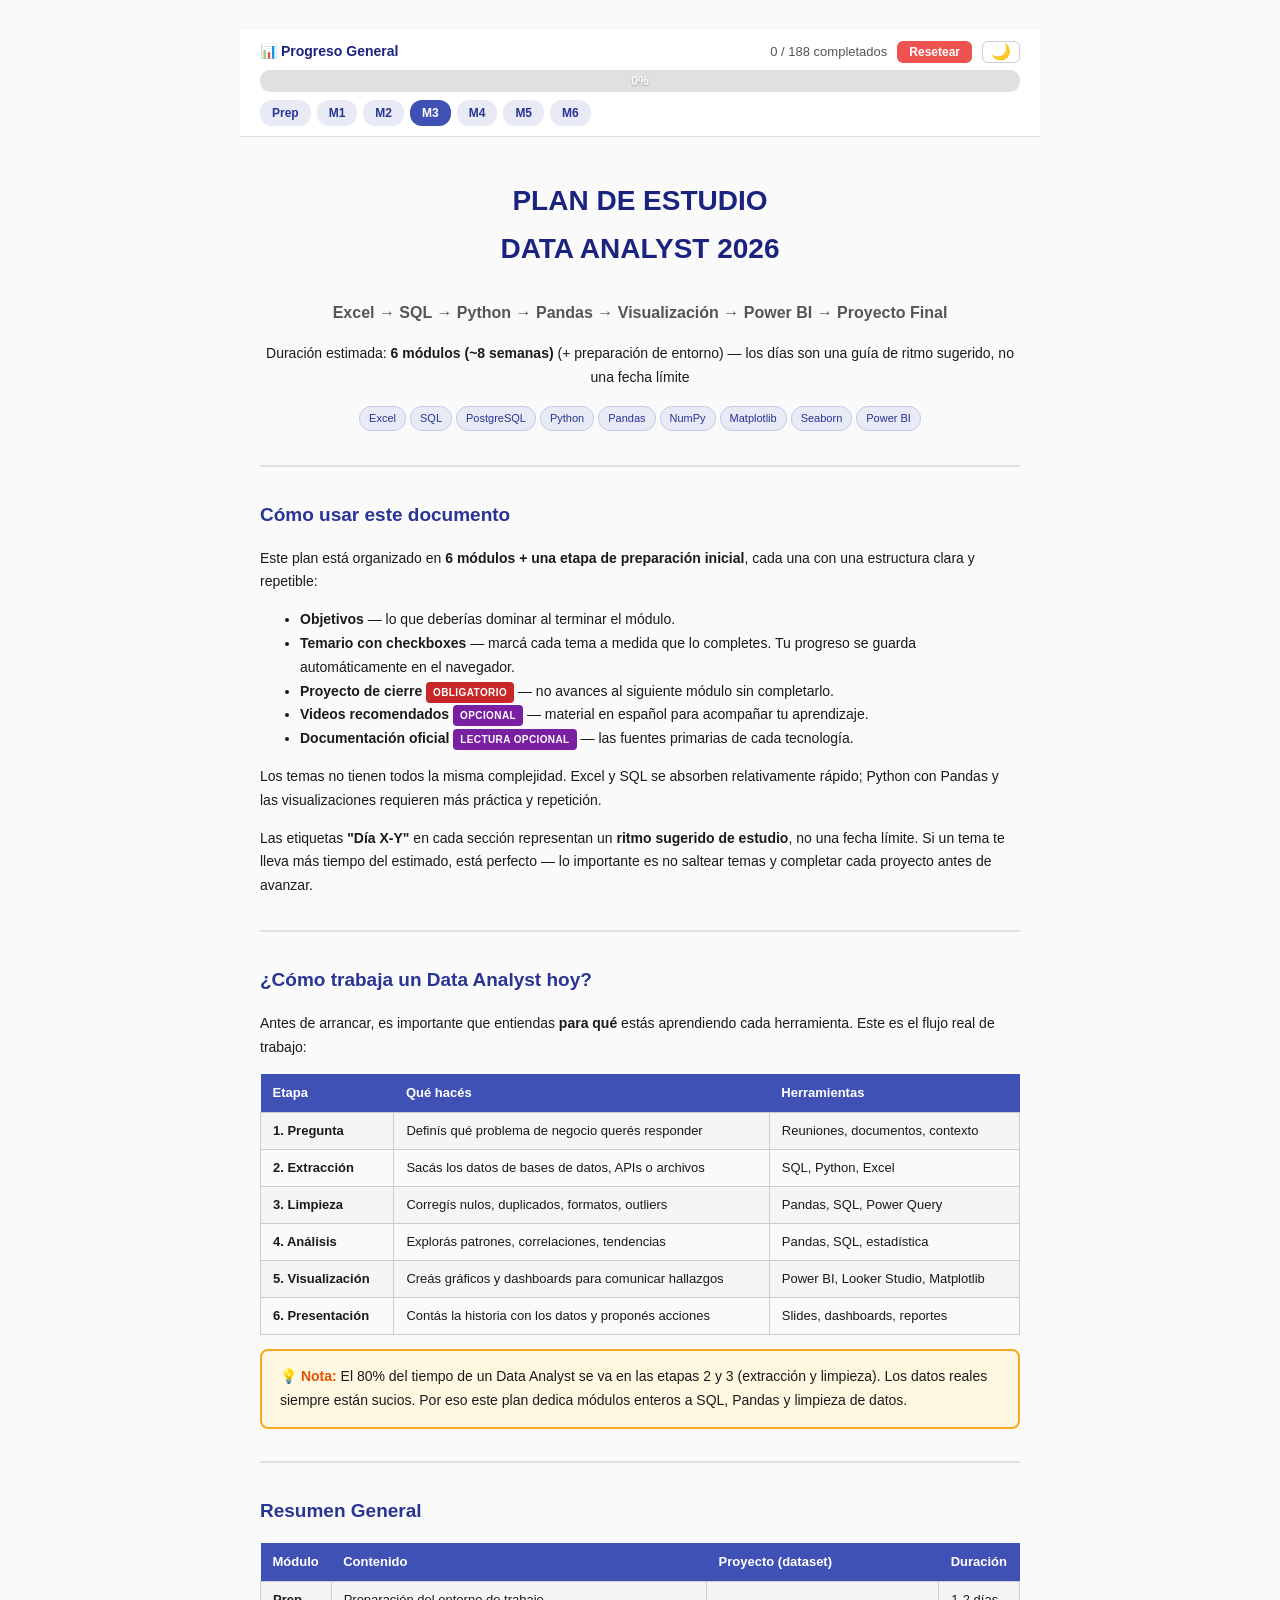
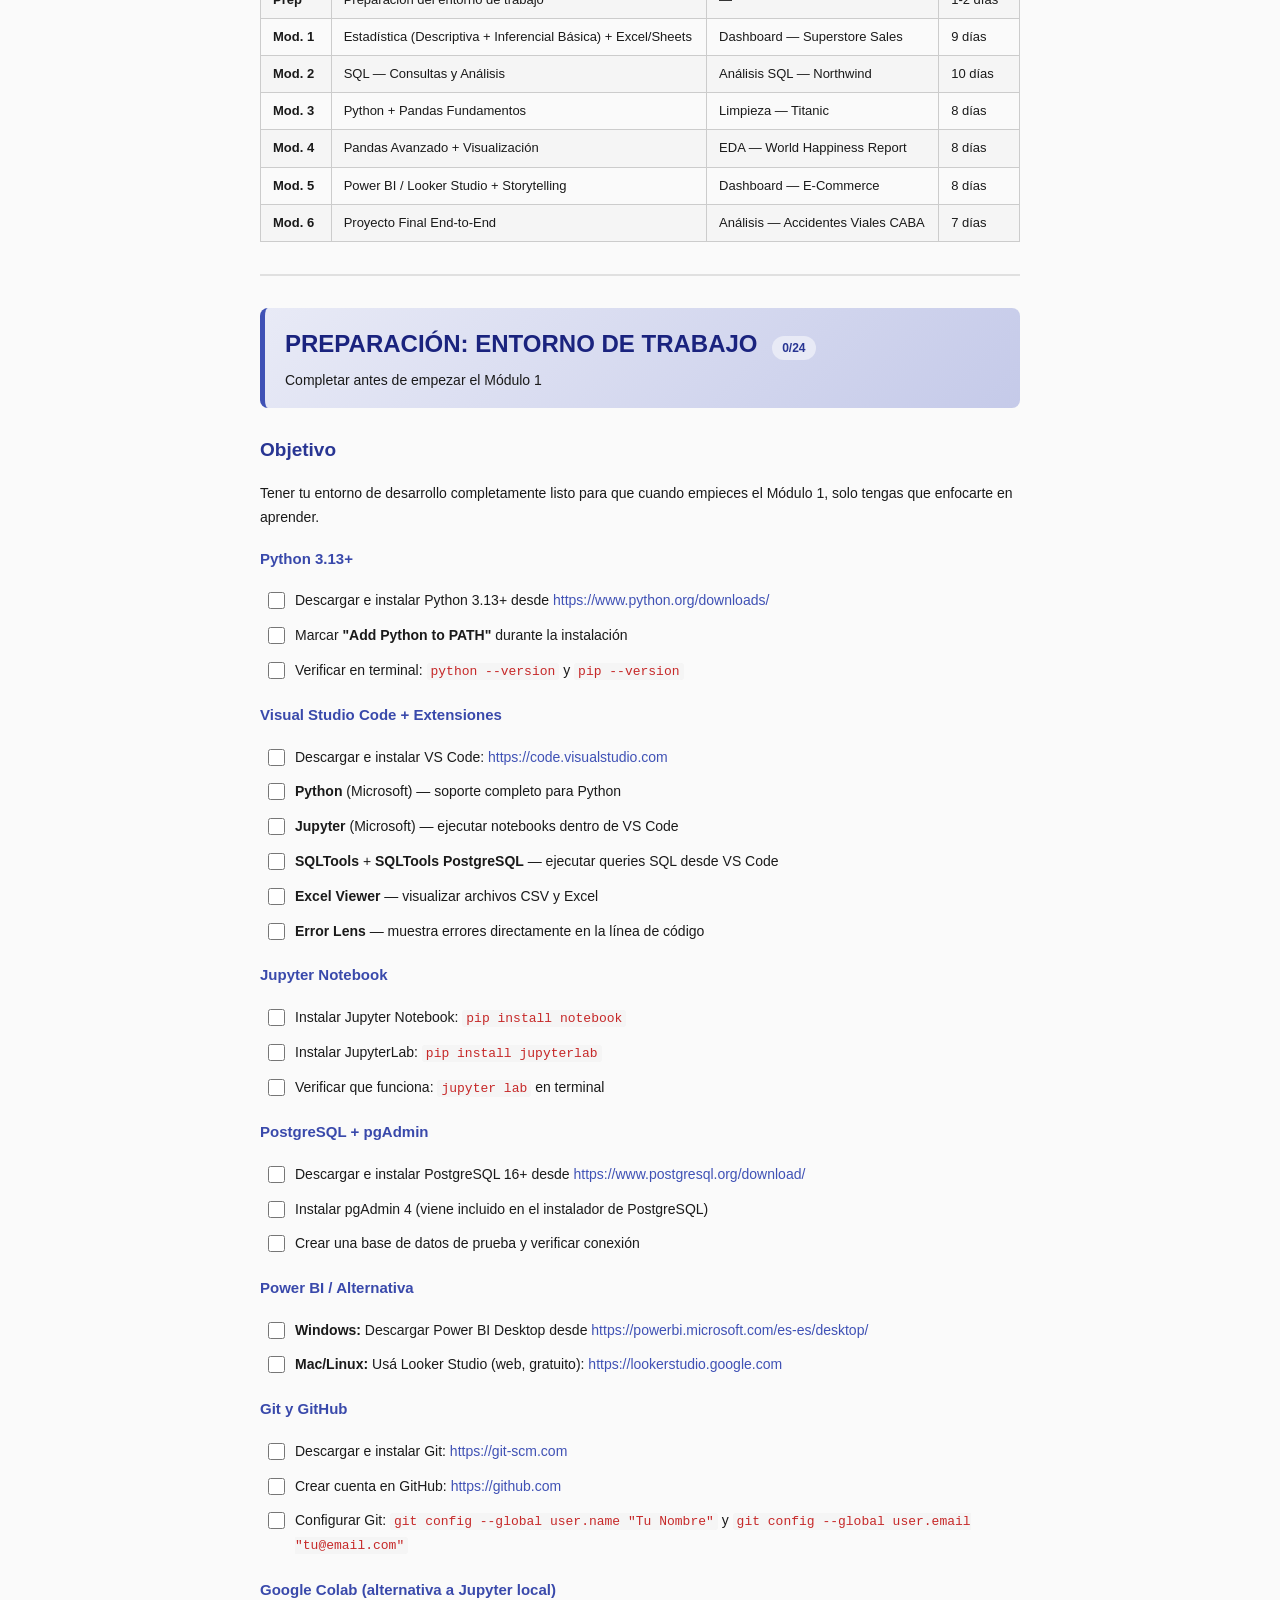
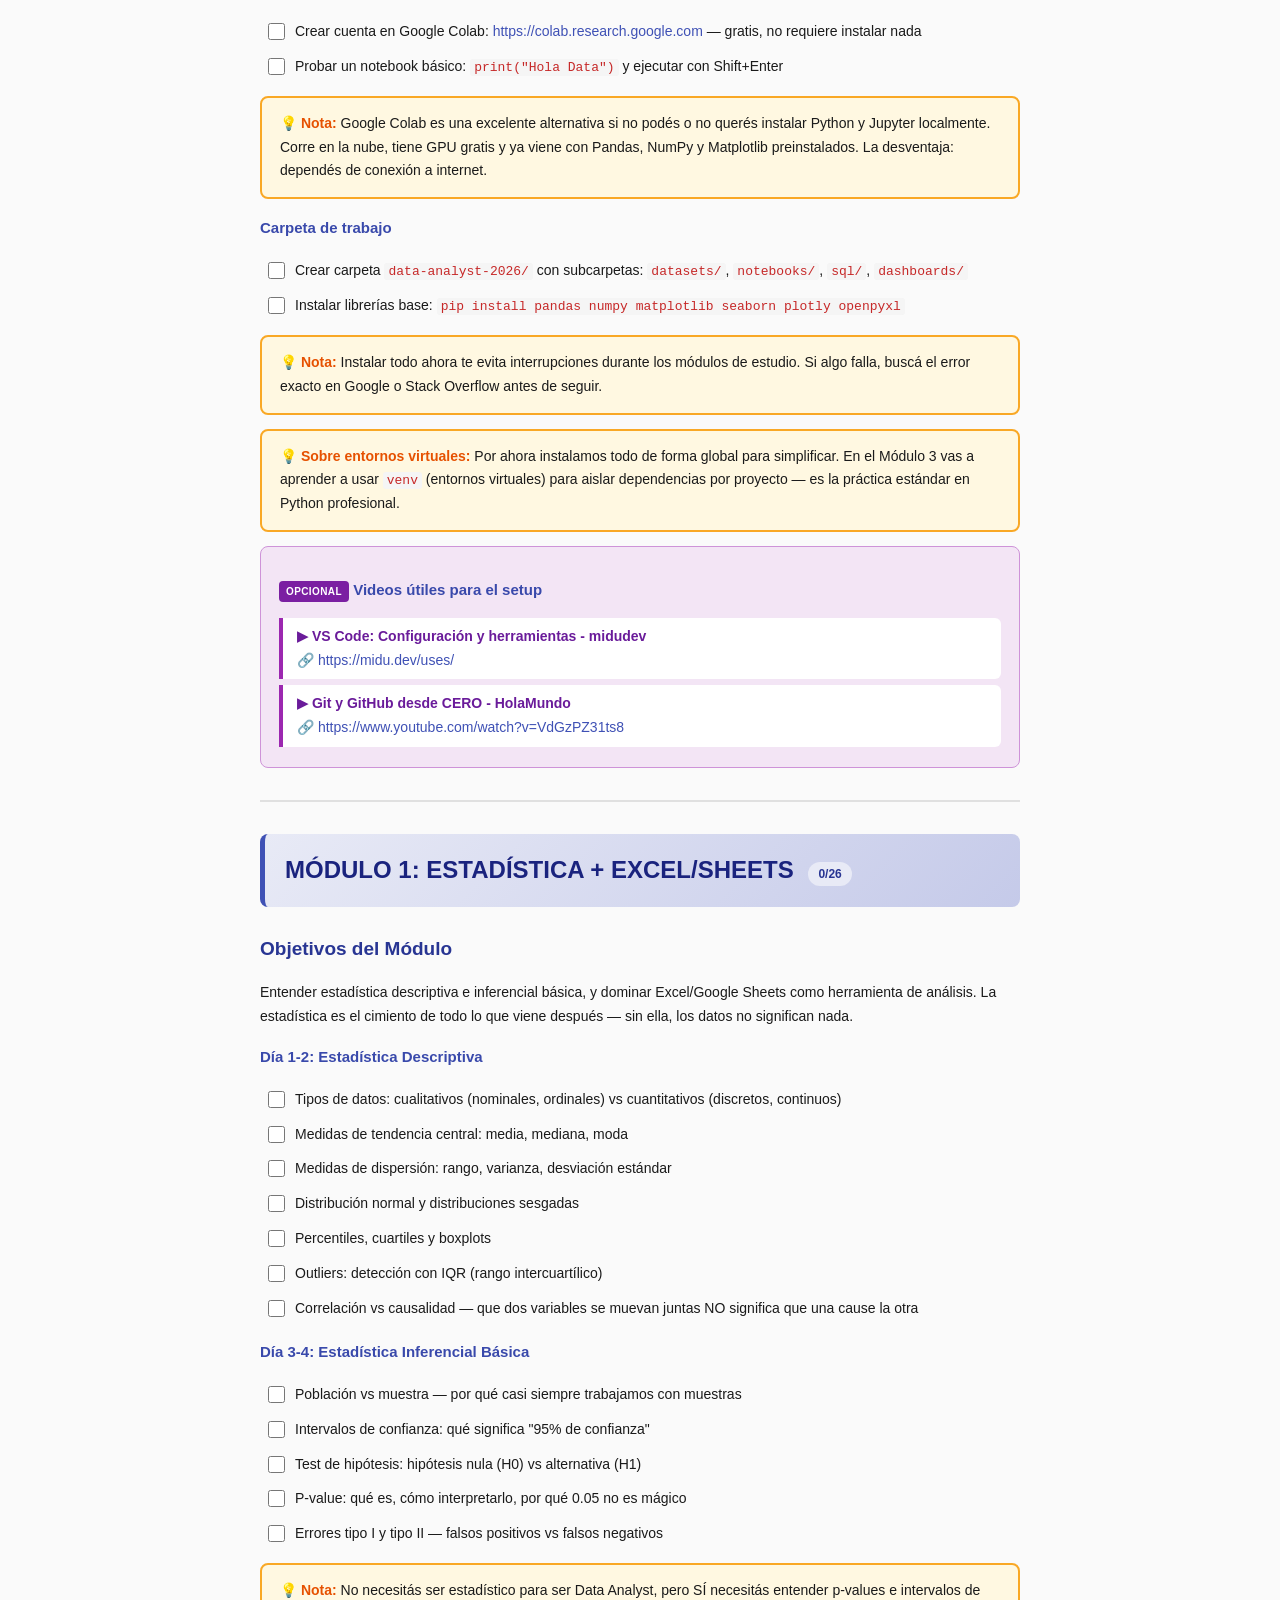
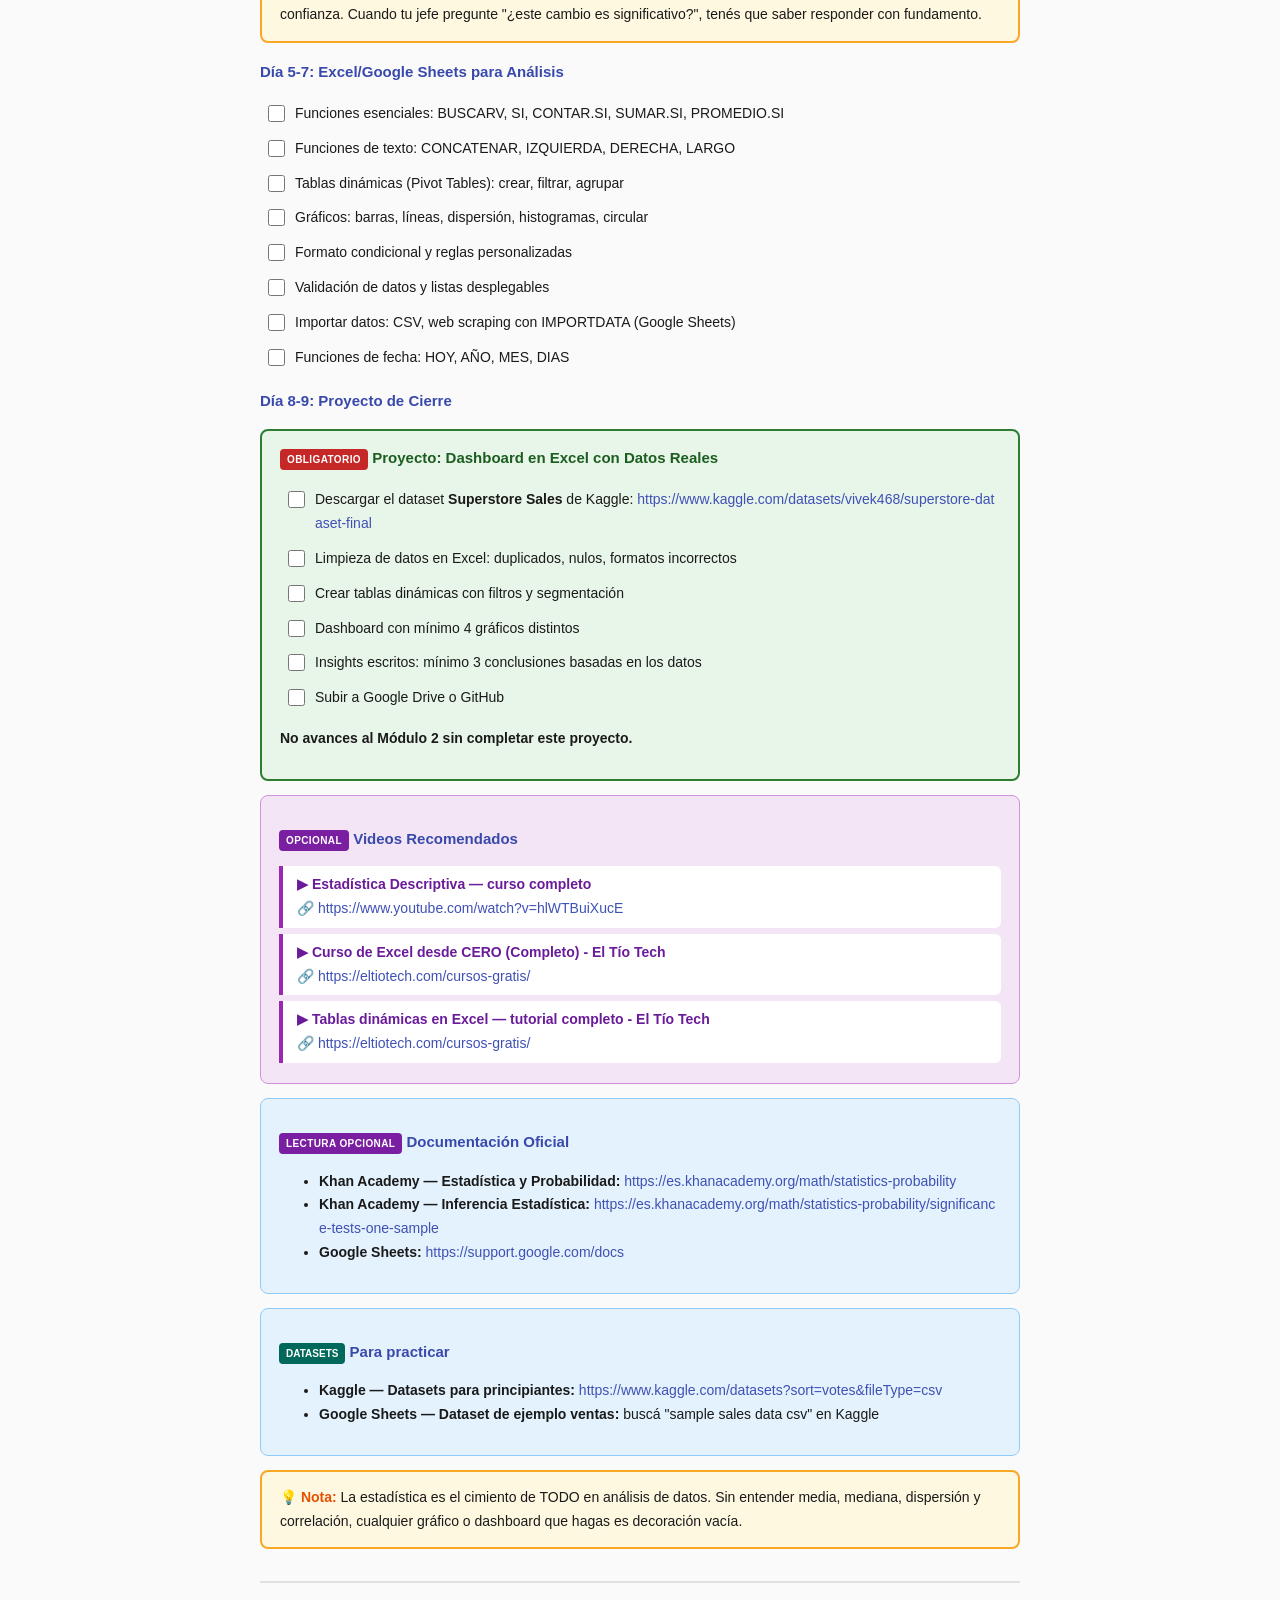
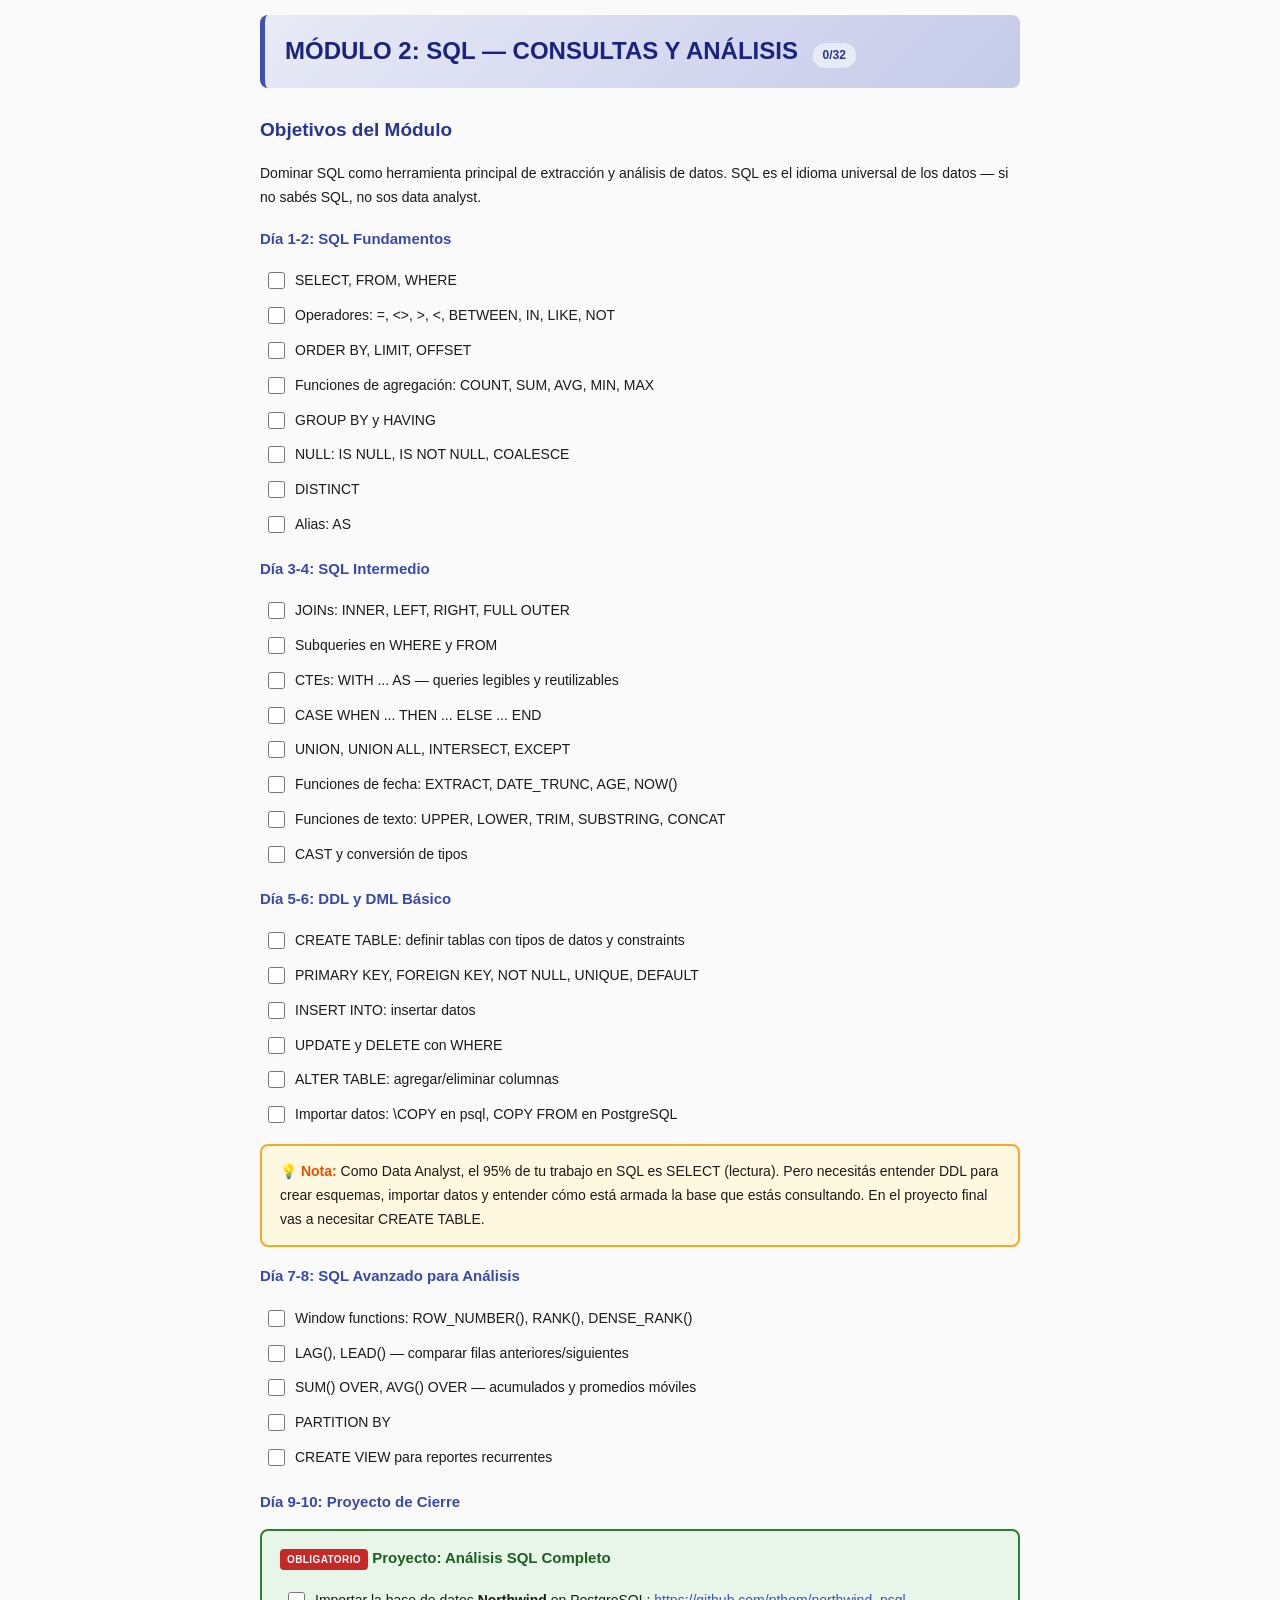
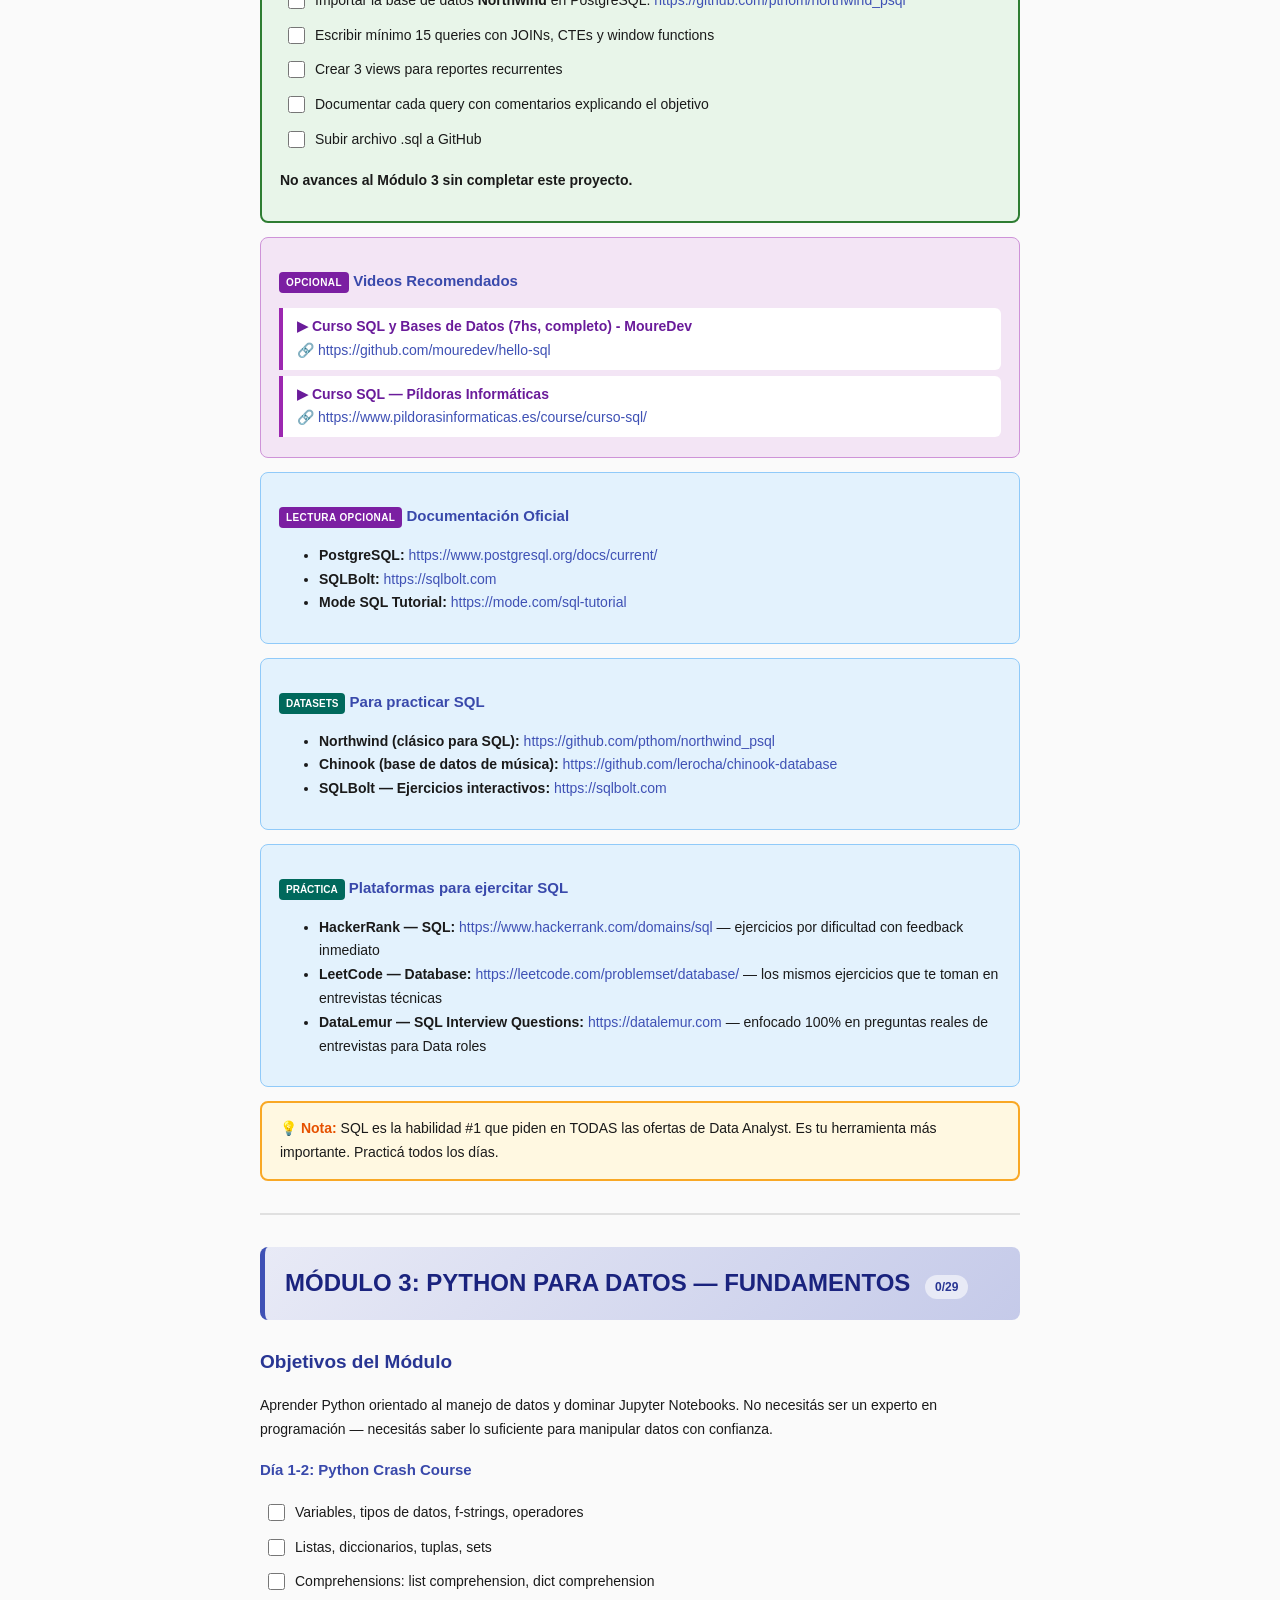
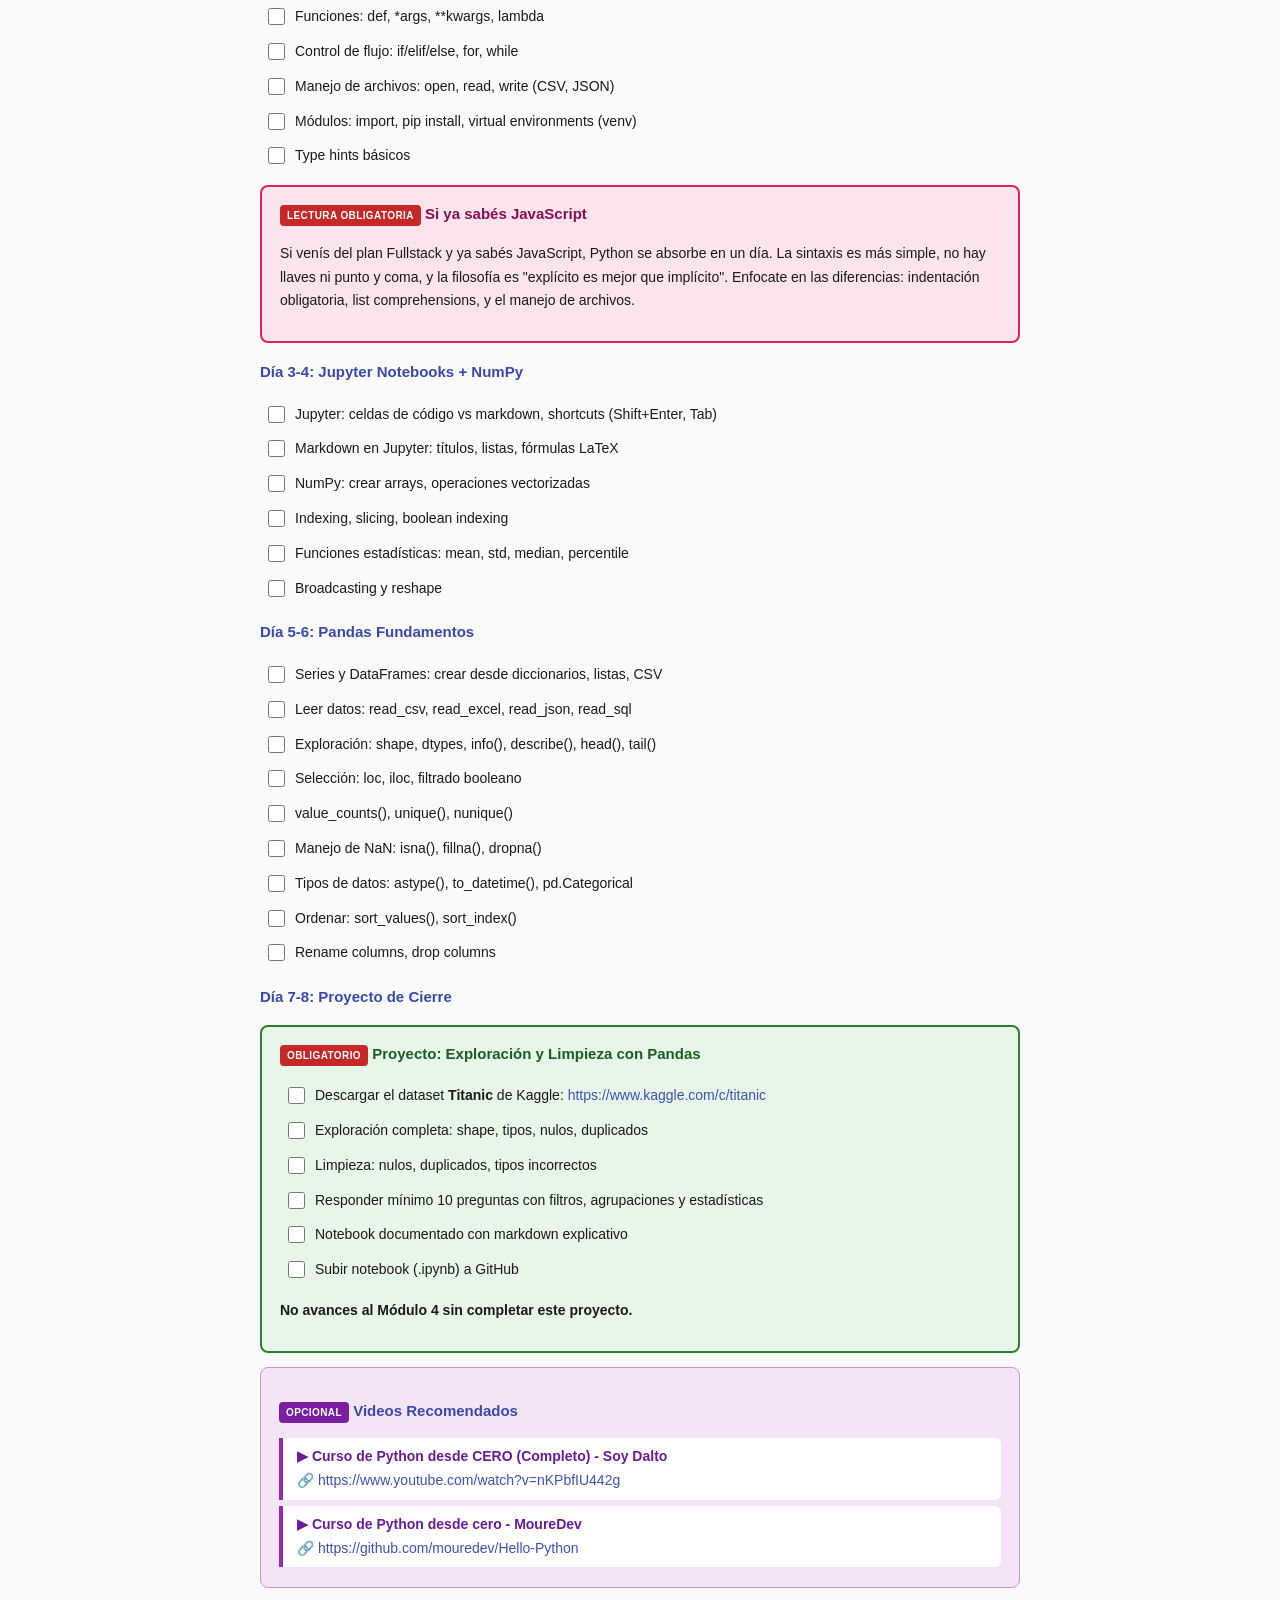
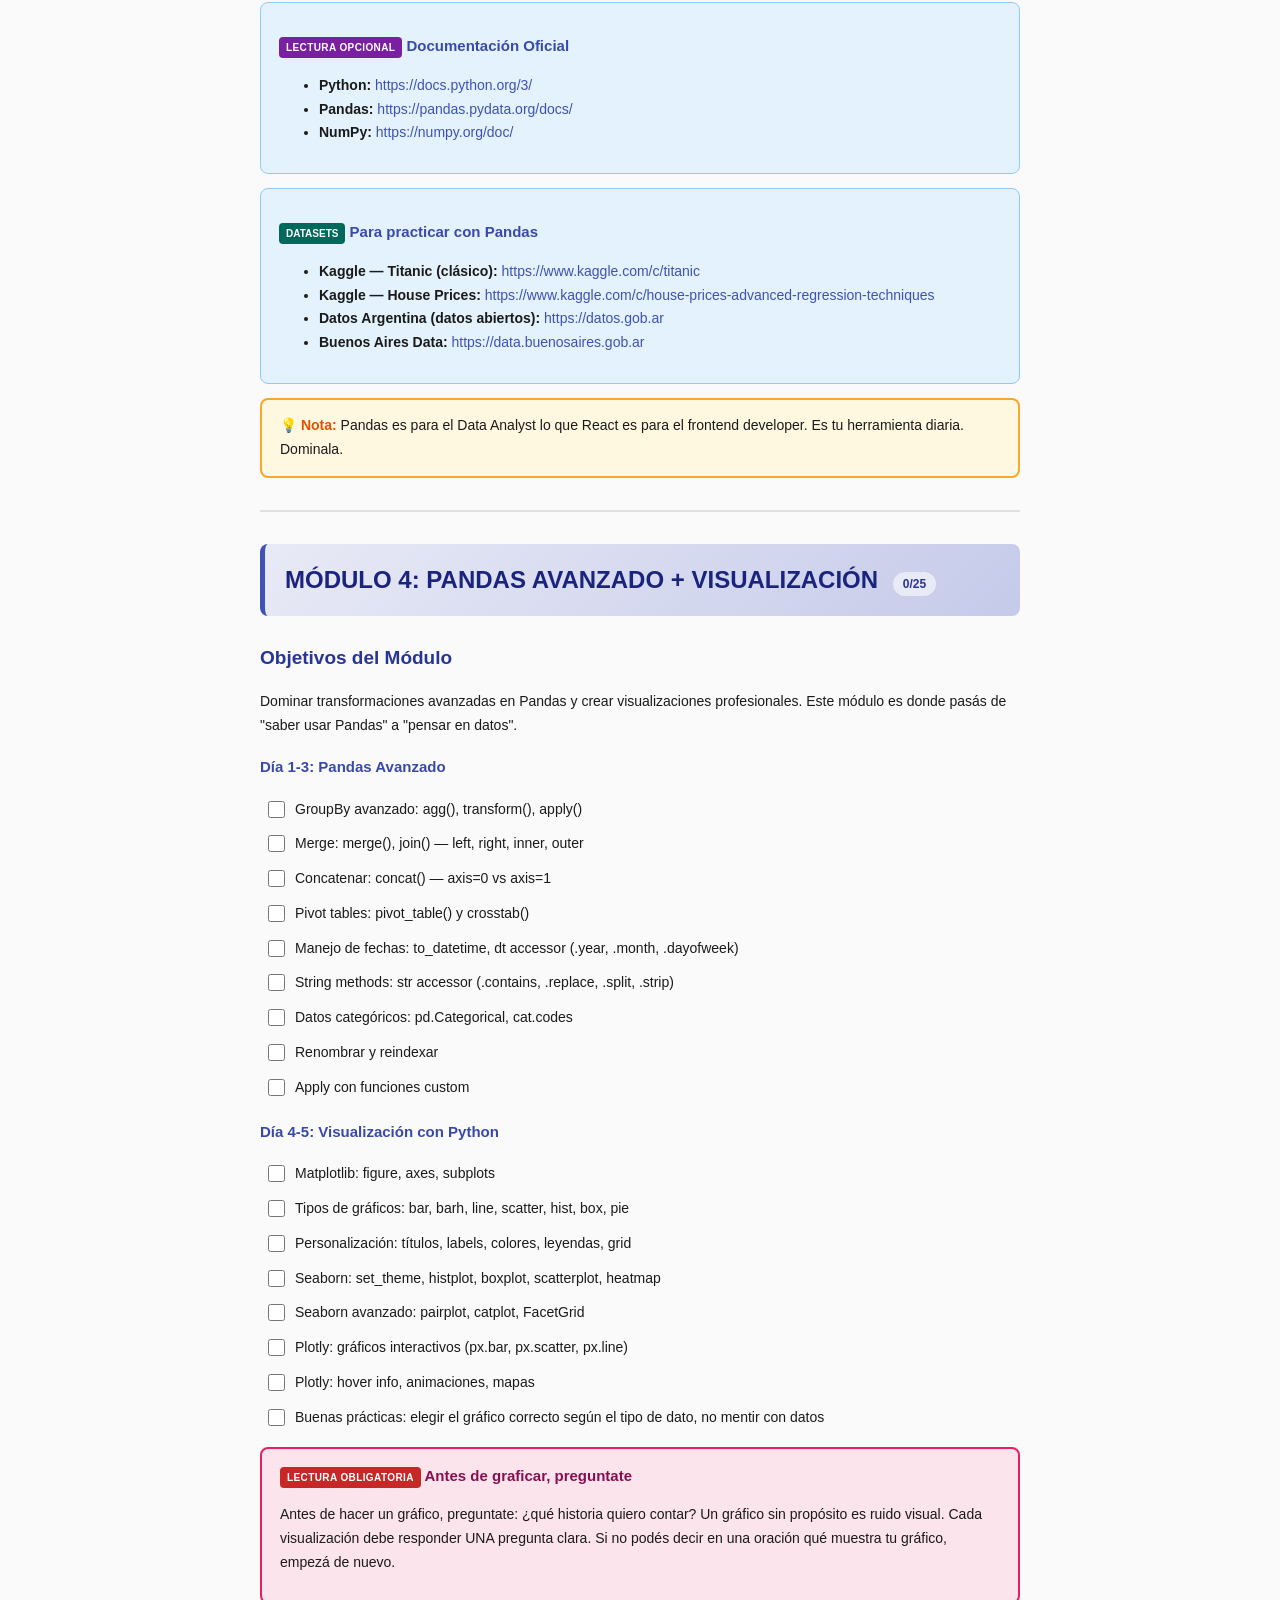
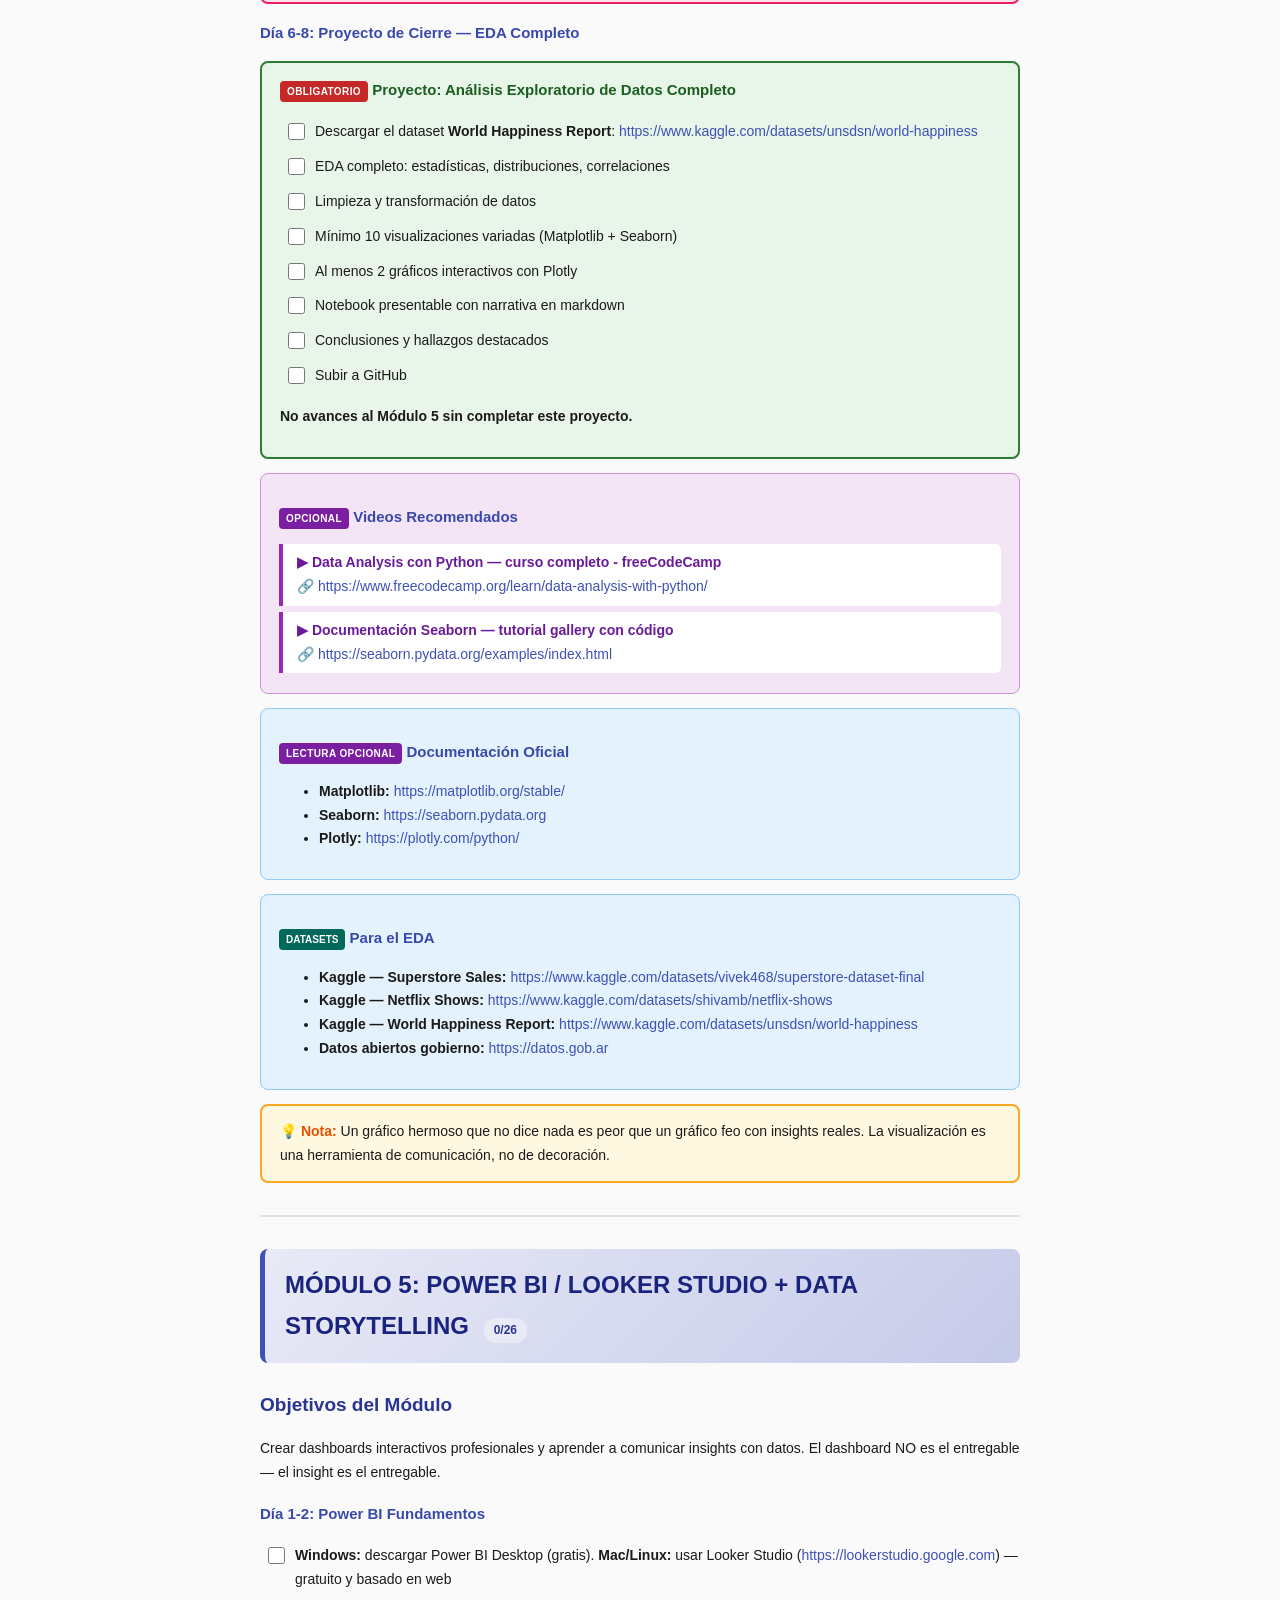
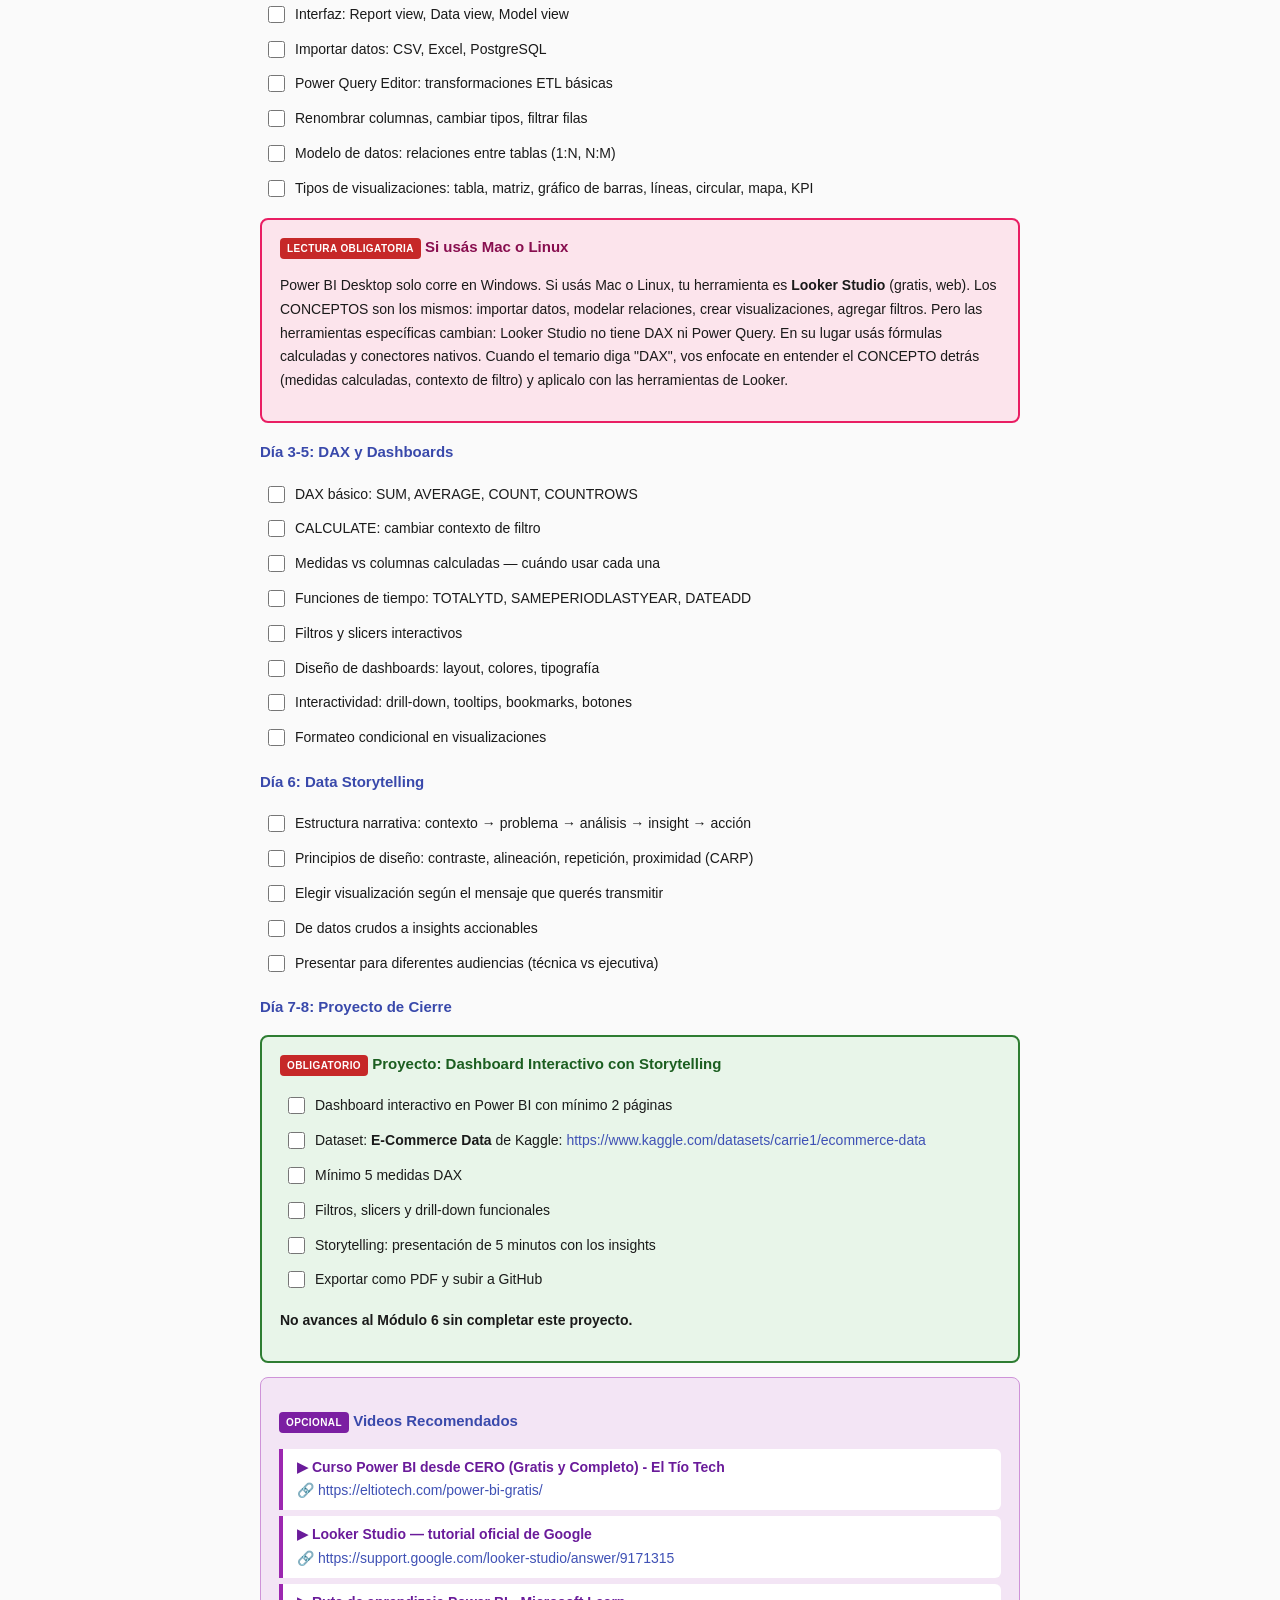
==== commit 7830217e: "feat: comprehensive review and improvements for both study guides - Add structured day estimates wit" ====
--- a/data-analyst-2026/index.html
+++ b/data-analyst-2026/index.html
@@ -49,8 +49,9 @@
         >
       </p>
       <p>
-        Duración: <b>6 módulos</b> (+ preparación de entorno) — avanzá a tu
-        ritmo
+        Duración estimada: <b>6 módulos (~8 semanas)</b> (+ preparación de
+        entorno) — los días son una guía de ritmo sugerido, no una fecha
+        límite
       </p>
       <p>
         <span class="tg">Excel</span><span class="tg">SQL</span
@@ -92,6 +93,12 @@
       relativamente rápido; Python con Pandas y las visualizaciones requieren
       más práctica y repetición.
     </p>
+    <p>
+      Las etiquetas <b>"Día X-Y"</b> en cada sección representan un
+      <b>ritmo sugerido de estudio</b>, no una fecha límite. Si un tema te
+      lleva más tiempo del estimado, está perfecto — lo importante es no
+      saltear temas y completar cada proyecto antes de avanzar.
+    </p>
 
     <hr />
 
@@ -151,41 +158,50 @@
         <th>Módulo</th>
         <th>Contenido</th>
         <th>Proyecto (dataset)</th>
+        <th>Duración</th>
       </tr>
       <tr>
         <td><b>Prep</b></td>
         <td>Preparación del entorno de trabajo</td>
         <td>—</td>
+        <td>1-2 días</td>
       </tr>
       <tr>
         <td><b>Mod. 1</b></td>
-        <td>Estadística Descriptiva + Excel/Sheets</td>
+        <td>Estadística (Descriptiva + Inferencial Básica) + Excel/Sheets</td>
         <td>Dashboard — Superstore Sales</td>
+        <td>9 días</td>
       </tr>
       <tr>
         <td><b>Mod. 2</b></td>
         <td>SQL — Consultas y Análisis</td>
         <td>Análisis SQL — Northwind</td>
+        <td>10 días</td>
       </tr>
       <tr>
         <td><b>Mod. 3</b></td>
         <td>Python + Pandas Fundamentos</td>
         <td>Limpieza — Titanic</td>
+        <td>8 días</td>
       </tr>
       <tr>
         <td><b>Mod. 4</b></td>
         <td>Pandas Avanzado + Visualización</td>
         <td>EDA — World Happiness Report</td>
+        <td>8 días</td>
       </tr>
       <tr>
         <td><b>Mod. 5</b></td>
         <td>Power BI / Looker Studio + Storytelling</td>
         <td>Dashboard — E-Commerce</td>
+        <td>8 días</td>
       </tr>
       <tr>
         <td><b>Mod. 6</b></td>
         <td>Proyecto Final End-to-End</td>
+
         <td>Análisis — Accidentes Viales CABA</td>
+        <td>7 días</td>
       </tr>
     </table>
 
@@ -381,6 +397,33 @@
       </li>
     </ul>
 
+    <h3>Google Colab (alternativa a Jupyter local)</h3>
+    <ul class="cl" data-section="prep">
+      <li>
+        <div class="ci">
+          <input type="checkbox" id="cb-prep-gc0" /><label for="cb-prep-gc0"
+            >Crear cuenta en Google Colab:
+            https://colab.research.google.com — gratis, no requiere instalar
+            nada</label
+          >
+        </div>
+      </li>
+      <li>
+        <div class="ci">
+          <input type="checkbox" id="cb-prep-gc1" /><label for="cb-prep-gc1"
+            >Probar un notebook básico: <code>print("Hola Data")</code> y
+            ejecutar con Shift+Enter</label
+          >
+        </div>
+      </li>
+    </ul>
+    <div class="tb">
+      <b>💡 Nota:</b> Google Colab es una excelente alternativa si no podés o
+      no querés instalar Python y Jupyter localmente. Corre en la nube, tiene
+      GPU gratis y ya viene con Pandas, NumPy y Matplotlib preinstalados. La
+      desventaja: dependés de conexión a internet.
+    </div>
+
     <h3>Carpeta de trabajo</h3>
     <ul class="cl" data-section="prep">
       <li>
@@ -405,9 +448,16 @@
     </ul>
 
     <div class="tb">
-      <b>💡 Nota:</b> Instalar todo ahora te evita interrupciones durante las
+      <b>💡 Nota:</b> Instalar todo ahora te evita interrupciones durante los
       módulos de estudio. Si algo falla, buscá el error exacto en Google o Stack
       Overflow antes de seguir.
+    </div>
+
+    <div class="tb">
+      <b>💡 Sobre entornos virtuales:</b> Por ahora instalamos todo de forma
+      global para simplificar. En el Módulo 3 vas a aprender a usar
+      <code>venv</code> (entornos virtuales) para aislar dependencias por
+      proyecto — es la práctica estándar en Python profesional.
     </div>
 
     <div class="vs">
@@ -427,16 +477,17 @@
     <!-- ===================== MÓDULO 1 ===================== -->
     <div class="mh" id="sec-s1">
       <h1>
-        MÓDULO 1: ESTADÍSTICA DESCRIPTIVA + EXCEL/SHEETS
+        MÓDULO 1: ESTADÍSTICA + EXCEL/SHEETS
         <span class="section-progress" id="sp-s1"></span>
       </h1>
     </div>
 
     <h2>Objetivos del Módulo</h2>
     <p>
-      Entender estadística fundamental y dominar Excel/Google Sheets como
-      herramienta de análisis. La estadística es el cimiento de todo lo que
-      viene después — sin ella, los datos no significan nada.
+      Entender estadística descriptiva e inferencial básica, y dominar
+      Excel/Google Sheets como herramienta de análisis. La estadística es el
+      cimiento de todo lo que viene después — sin ella, los datos no significan
+      nada.
     </p>
 
     <h3>Día 1-2: Estadística Descriptiva</h3>
@@ -494,7 +545,55 @@
       </li>
     </ul>
 
-    <h3>Día 3-5: Excel/Google Sheets para Análisis</h3>
+    <h3>Día 3-4: Estadística Inferencial Básica</h3>
+    <ul class="cl" data-section="s1">
+      <li>
+        <div class="ci">
+          <input type="checkbox" id="cb-s1-inf0" /><label for="cb-s1-inf0"
+            >Población vs muestra — por qué casi siempre trabajamos con
+            muestras</label
+          >
+        </div>
+      </li>
+      <li>
+        <div class="ci">
+          <input type="checkbox" id="cb-s1-inf1" /><label for="cb-s1-inf1"
+            >Intervalos de confianza: qué significa "95% de confianza"</label
+          >
+        </div>
+      </li>
+      <li>
+        <div class="ci">
+          <input type="checkbox" id="cb-s1-inf2" /><label for="cb-s1-inf2"
+            >Test de hipótesis: hipótesis nula (H0) vs alternativa (H1)</label
+          >
+        </div>
+      </li>
+      <li>
+        <div class="ci">
+          <input type="checkbox" id="cb-s1-inf3" /><label for="cb-s1-inf3"
+            >P-value: qué es, cómo interpretarlo, por qué 0.05 no es
+            mágico</label
+          >
+        </div>
+      </li>
+      <li>
+        <div class="ci">
+          <input type="checkbox" id="cb-s1-inf4" /><label for="cb-s1-inf4"
+            >Errores tipo I y tipo II — falsos positivos vs falsos
+            negativos</label
+          >
+        </div>
+      </li>
+    </ul>
+    <div class="tb">
+      <b>💡 Nota:</b> No necesitás ser estadístico para ser Data Analyst, pero
+      SÍ necesitás entender p-values e intervalos de confianza. Cuando tu jefe
+      pregunte "¿este cambio es significativo?", tenés que saber responder con
+      fundamento.
+    </div>
+
+    <h3>Día 5-7: Excel/Google Sheets para Análisis</h3>
     <ul class="cl" data-section="s1">
       <li>
         <div class="ci">
@@ -556,7 +655,7 @@
       </li>
     </ul>
 
-    <h3>Día 6-7: Proyecto de Cierre</h3>
+    <h3>Día 8-9: Proyecto de Cierre</h3>
     <div class="pb">
       <h3>
         <span class="mt">Obligatorio</span> Proyecto: Dashboard en Excel con
@@ -632,8 +731,12 @@
       <h3><span class="ot">Lectura Opcional</span> Documentación Oficial</h3>
       <ul>
         <li>
-          <b>Khan Academy — Estadística:</b>
+          <b>Khan Academy — Estadística y Probabilidad:</b>
           https://es.khanacademy.org/math/statistics-probability
+        </li>
+        <li>
+          <b>Khan Academy — Inferencia Estadística:</b>
+          https://es.khanacademy.org/math/statistics-probability/significance-tests-one-sample
         </li>
         <li><b>Google Sheets:</b> https://support.google.com/docs</li>
       </ul>
@@ -796,7 +899,60 @@
       </li>
     </ul>
 
-    <h3>Día 5: SQL Avanzado para Análisis</h3>
+    <h3>Día 5-6: DDL y DML Básico</h3>
+    <ul class="cl" data-section="s2">
+      <li>
+        <div class="ci">
+          <input type="checkbox" id="cb-s2-ddl0" /><label for="cb-s2-ddl0"
+            >CREATE TABLE: definir tablas con tipos de datos y
+            constraints</label
+          >
+        </div>
+      </li>
+      <li>
+        <div class="ci">
+          <input type="checkbox" id="cb-s2-ddl1" /><label for="cb-s2-ddl1"
+            >PRIMARY KEY, FOREIGN KEY, NOT NULL, UNIQUE, DEFAULT</label
+          >
+        </div>
+      </li>
+      <li>
+        <div class="ci">
+          <input type="checkbox" id="cb-s2-ddl2" /><label for="cb-s2-ddl2"
+            >INSERT INTO: insertar datos</label
+          >
+        </div>
+      </li>
+      <li>
+        <div class="ci">
+          <input type="checkbox" id="cb-s2-ddl3" /><label for="cb-s2-ddl3"
+            >UPDATE y DELETE con WHERE</label
+          >
+        </div>
+      </li>
+      <li>
+        <div class="ci">
+          <input type="checkbox" id="cb-s2-ddl4" /><label for="cb-s2-ddl4"
+            >ALTER TABLE: agregar/eliminar columnas</label
+          >
+        </div>
+      </li>
+      <li>
+        <div class="ci">
+          <input type="checkbox" id="cb-s2-ddl5" /><label for="cb-s2-ddl5"
+            >Importar datos: \COPY en psql, COPY FROM en PostgreSQL</label
+          >
+        </div>
+      </li>
+    </ul>
+    <div class="tb">
+      <b>💡 Nota:</b> Como Data Analyst, el 95% de tu trabajo en SQL es SELECT
+      (lectura). Pero necesitás entender DDL para crear esquemas, importar datos
+      y entender cómo está armada la base que estás consultando. En el proyecto
+      final vas a necesitar CREATE TABLE.
+    </div>
+
+    <h3>Día 7-8: SQL Avanzado para Análisis</h3>
     <ul class="cl" data-section="s2">
       <li>
         <div class="ci">
@@ -835,7 +991,7 @@
       </li>
     </ul>
 
-    <h3>Día 6-7: Proyecto de Cierre</h3>
+    <h3>Día 9-10: Proyecto de Cierre</h3>
     <div class="pb">
       <h3>
         <span class="mt">Obligatorio</span> Proyecto: Análisis SQL Completo
@@ -919,6 +1075,27 @@
           https://github.com/lerocha/chinook-database
         </li>
         <li><b>SQLBolt — Ejercicios interactivos:</b> https://sqlbolt.com</li>
+      </ul>
+    </div>
+
+    <div class="ds">
+      <h3><span class="st">Práctica</span> Plataformas para ejercitar SQL</h3>
+      <ul>
+        <li>
+          <b>HackerRank — SQL:</b>
+          https://www.hackerrank.com/domains/sql — ejercicios por dificultad
+          con feedback inmediato
+        </li>
+        <li>
+          <b>LeetCode — Database:</b>
+          https://leetcode.com/problemset/database/ — los mismos ejercicios que
+          te toman en entrevistas técnicas
+        </li>
+        <li>
+          <b>DataLemur — SQL Interview Questions:</b>
+          https://datalemur.com — enfocado 100% en preguntas reales de
+          entrevistas para Data roles
+        </li>
       </ul>
     </div>
 
@@ -1017,7 +1194,7 @@
       </p>
     </div>
 
-    <h3>Día 3: Jupyter Notebooks + NumPy</h3>
+    <h3>Día 3-4: Jupyter Notebooks + NumPy</h3>
     <ul class="cl" data-section="s3">
       <li>
         <div class="ci">
@@ -1064,7 +1241,7 @@
       </li>
     </ul>
 
-    <h3>Día 4-5: Pandas Fundamentos</h3>
+    <h3>Día 5-6: Pandas Fundamentos</h3>
     <ul class="cl" data-section="s3">
       <li>
         <div class="ci">
@@ -1132,7 +1309,7 @@
       </li>
     </ul>
 
-    <h3>Día 6-7: Proyecto de Cierre</h3>
+    <h3>Día 7-8: Proyecto de Cierre</h3>
     <div class="pb">
       <h3>
         <span class="mt">Obligatorio</span> Proyecto: Exploración y Limpieza con
@@ -1245,7 +1422,7 @@
       en datos".
     </p>
 
-    <h3>Día 1-2: Pandas Avanzado</h3>
+    <h3>Día 1-3: Pandas Avanzado</h3>
     <ul class="cl" data-section="s4">
       <li>
         <div class="ci">
@@ -1314,7 +1491,7 @@
       </li>
     </ul>
 
-    <h3>Día 3-4: Visualización con Python</h3>
+    <h3>Día 4-5: Visualización con Python</h3>
     <ul class="cl" data-section="s4">
       <li>
         <div class="ci">
@@ -1388,7 +1565,7 @@
       </p>
     </div>
 
-    <h3>Día 5-7: Proyecto de Cierre — EDA Completo</h3>
+    <h3>Día 6-8: Proyecto de Cierre — EDA Completo</h3>
     <div class="pb">
       <h3>
         <span class="mt">Obligatorio</span> Proyecto: Análisis Exploratorio de
@@ -1575,7 +1752,23 @@
       </li>
     </ul>
 
-    <h3>Día 3-4: DAX y Dashboards</h3>
+    <div class="sb">
+      <h3>
+        <span class="mt">Lectura Obligatoria</span> Si usás Mac o Linux
+      </h3>
+      <p>
+        Power BI Desktop solo corre en Windows. Si usás Mac o Linux, tu
+        herramienta es <b>Looker Studio</b> (gratis, web). Los CONCEPTOS son
+        los mismos: importar datos, modelar relaciones, crear visualizaciones,
+        agregar filtros. Pero las herramientas específicas cambian: Looker
+        Studio no tiene DAX ni Power Query. En su lugar usás fórmulas
+        calculadas y conectores nativos. Cuando el temario diga "DAX", vos
+        enfocate en entender el CONCEPTO detrás (medidas calculadas, contexto
+        de filtro) y aplicalo con las herramientas de Looker.
+      </p>
+    </div>
+
+    <h3>Día 3-5: DAX y Dashboards</h3>
     <ul class="cl" data-section="s5">
       <li>
         <div class="ci">
@@ -1635,7 +1828,7 @@
       </li>
     </ul>
 
-    <h3>Día 5: Data Storytelling</h3>
+    <h3>Día 6: Data Storytelling</h3>
     <ul class="cl" data-section="s5">
       <li>
         <div class="ci">
@@ -1676,7 +1869,7 @@
       </li>
     </ul>
 
-    <h3>Día 6-7: Proyecto de Cierre</h3>
+    <h3>Día 7-8: Proyecto de Cierre</h3>
     <div class="pb">
       <h3>
         <span class="mt">Obligatorio</span> Proyecto: Dashboard Interactivo con
@@ -1960,10 +2153,12 @@
 
     <div class="pb">
       <h3>
-        <span class="mt">Obligatorio</span> Proyecto Final: Análisis de Datos
-        End-to-End
+        <span class="mt">Obligatorio</span> Checklist de Entrega Final
       </h3>
-      <h4>Backend (SQL + Python):</h4>
+      <p>
+        Antes de dar por terminado el proyecto, verificá que tu repo cumpla con
+        TODOS estos criterios de calidad:
+      </p>
       <ul class="cl" data-section="s6">
         <li>
           <div class="ci">
@@ -1975,59 +2170,38 @@
         <li>
           <div class="ci">
             <input type="checkbox" id="cb-s6-21" /><label for="cb-s6-21"
-              >Esquema PostgreSQL con relaciones</label
+              >Commits descriptivos siguiendo buenas prácticas de Git</label
             >
           </div>
         </li>
         <li>
           <div class="ci">
             <input type="checkbox" id="cb-s6-22" /><label for="cb-s6-22"
-              >Notebook de limpieza documentado</label
+              >Dashboard con mínimo 3 páginas y medidas calculadas</label
             >
           </div>
         </li>
         <li>
           <div class="ci">
             <input type="checkbox" id="cb-s6-23" /><label for="cb-s6-23"
-              >Notebook de análisis con visualizaciones</label
-            >
-          </div>
-        </li>
-      </ul>
-      <h4>Presentación (Power BI + Storytelling):</h4>
-      <ul class="cl" data-section="s6">
+              >Mínimo 3 insights accionables con recomendaciones
+              concretas</label
+            >
+          </div>
+        </li>
         <li>
           <div class="ci">
             <input type="checkbox" id="cb-s6-24" /><label for="cb-s6-24"
-              >Dashboard con mínimo 3 páginas</label
+              >Código limpio: sin celdas duplicadas, sin outputs
+              innecesarios</label
             >
           </div>
         </li>
         <li>
           <div class="ci">
             <input type="checkbox" id="cb-s6-25" /><label for="cb-s6-25"
-              >Medidas DAX relevantes</label
-            >
-          </div>
-        </li>
-        <li>
-          <div class="ci">
-            <input type="checkbox" id="cb-s6-26" /><label for="cb-s6-26"
-              >Storytelling con insights accionables</label
-            >
-          </div>
-        </li>
-        <li>
-          <div class="ci">
-            <input type="checkbox" id="cb-s6-27" /><label for="cb-s6-27"
-              >README con screenshots</label
-            >
-          </div>
-        </li>
-        <li>
-          <div class="ci">
-            <input type="checkbox" id="cb-s6-28" /><label for="cb-s6-28"
-              >Deploy/exportar dashboard</label
+              >Consideraciones éticas: privacidad de datos, sesgos,
+              limitaciones</label
             >
           </div>
         </li>
@@ -2188,6 +2362,91 @@
         <td>—</td>
       </tr>
     </table>
+
+    <hr />
+
+    <h2>Ética de Datos y Privacidad</h2>
+    <p>
+      Este tema atraviesa TODO tu trabajo como Data Analyst. No es un módulo
+      aparte — es una mentalidad que tenés que llevar a cada proyecto.
+    </p>
+    <ul>
+      <li>
+        <b>Datos personales:</b> nunca publiques datasets con nombres, DNI,
+        emails u otra información identificable sin anonimizar. Incluso en
+        proyectos de portfolio.
+      </li>
+      <li>
+        <b>Sesgo en los datos:</b> los datos reflejan decisiones humanas. Un
+        dataset sesgado produce conclusiones sesgadas. Siempre preguntate:
+        ¿quién recolectó estos datos? ¿Qué grupos están sub/sobre
+        representados?
+      </li>
+      <li>
+        <b>Correlación ≠ causalidad (de nuevo):</b> presentar una correlación
+        como causalidad es deshonesto. Siempre aclaralo.
+      </li>
+      <li>
+        <b>Manipulación visual:</b> truncar ejes, usar escalas engañosas o
+        cherry-pick de datos es mentir con gráficos. No lo hagas.
+      </li>
+      <li>
+        <b>GDPR y regulaciones:</b> si trabajás con datos de usuarios europeos,
+        el GDPR aplica. En Argentina, la Ley 25.326 de Protección de Datos
+        Personales. Conocé el marco legal básico.
+      </li>
+    </ul>
+    <div class="tb">
+      <b>💡 Nota:</b> Un Data Analyst con ética profesional vale diez veces más
+      que uno que solo sabe hacer gráficos bonitos. Las empresas serias buscan
+      personas que entiendan la responsabilidad de manejar datos.
+    </div>
+
+    <hr />
+
+    <h2>¿Qué sigue después?</h2>
+    <p>
+      Completar este plan te deja listo para un rol de
+      <b>Data Analyst Junior</b>. Desde ahí, tenés varias direcciones para
+      crecer:
+    </p>
+    <table>
+      <tr>
+        <th>Dirección</th>
+        <th>Qué aprender</th>
+        <th>Rol objetivo</th>
+      </tr>
+      <tr>
+        <td><b>Profundizar análisis</b></td>
+        <td>Estadística avanzada, A/B testing, experimentación</td>
+        <td>Data Analyst Senior</td>
+      </tr>
+      <tr>
+        <td><b>Machine Learning</b></td>
+        <td>Scikit-learn, regresión, clasificación, clustering</td>
+        <td>Data Scientist</td>
+      </tr>
+      <tr>
+        <td><b>Ingeniería de datos</b></td>
+        <td>ETL, Airflow, dbt, data warehouses, cloud (AWS/GCP)</td>
+        <td>Data Engineer</td>
+      </tr>
+      <tr>
+        <td><b>BI avanzado</b></td>
+        <td>DAX avanzado, modelado dimensional, Kimball</td>
+        <td>BI Developer / Analytics Engineer</td>
+      </tr>
+      <tr>
+        <td><b>Especialización</b></td>
+        <td>Datos financieros, marketing analytics, healthcare data</td>
+        <td>Domain Analyst</td>
+      </tr>
+    </table>
+    <div class="tb">
+      <b>💡 Consejo:</b> No intentes aprender todo a la vez. Conseguí tu
+      primer trabajo como analyst, y desde ahí vas a ver qué dirección te
+      entusiasma más según los problemas reales que enfrentes día a día.
+    </div>
 
     <br />
     <div
